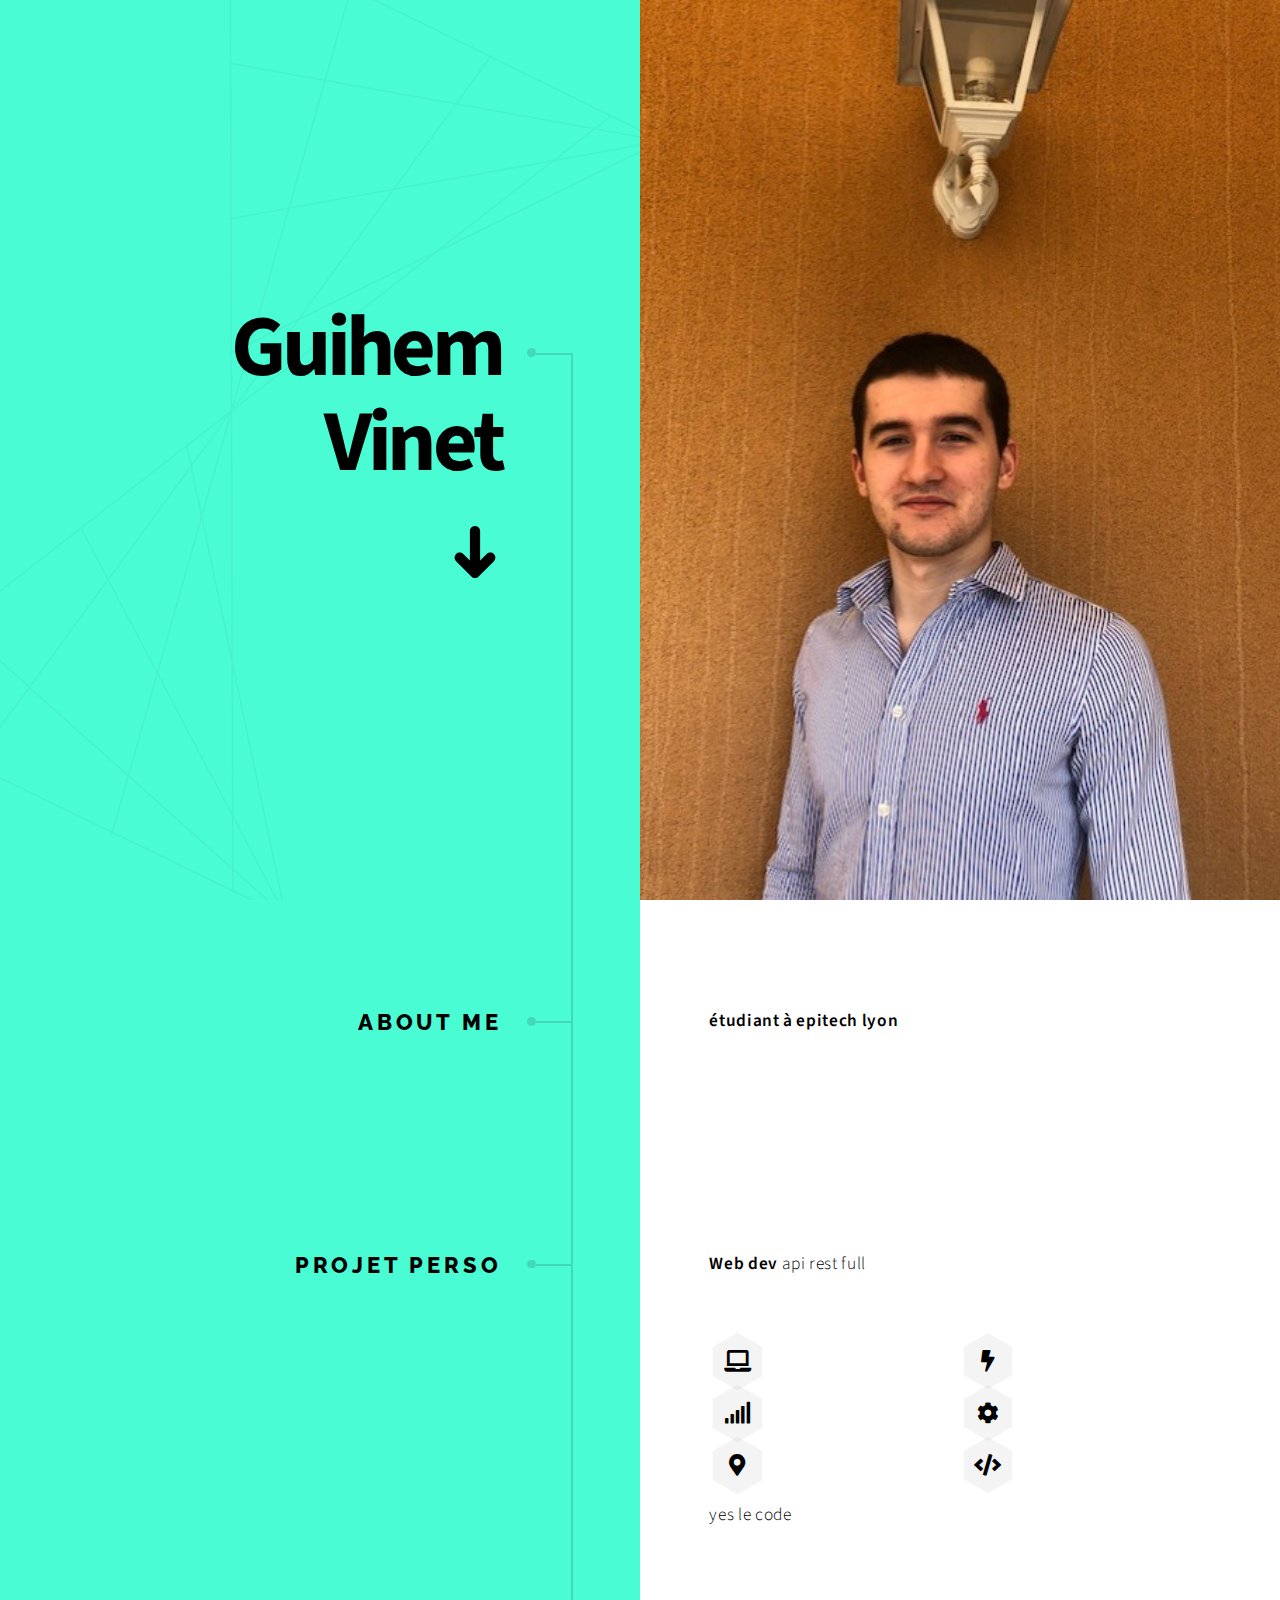
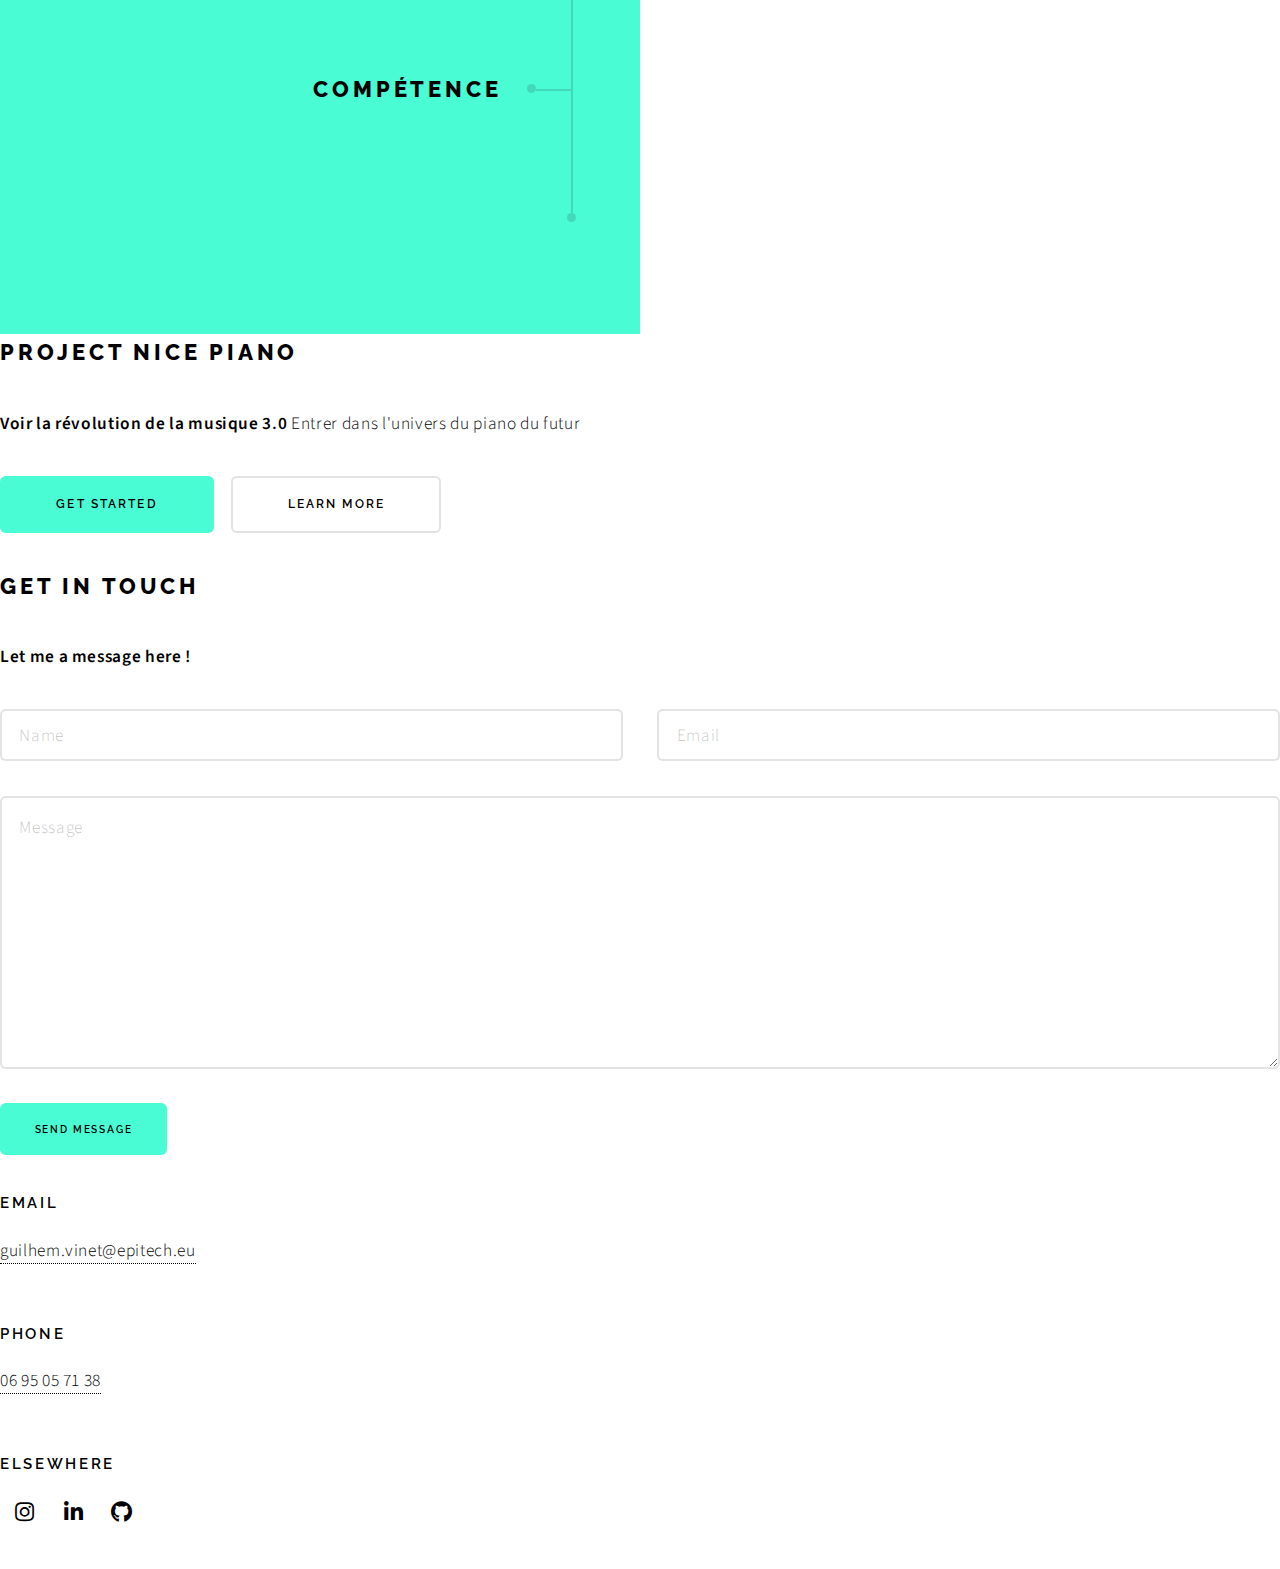
==== index.html @ 57820ed4 "[ADD] put personnal information" ====
<!DOCTYPE HTML>
<!--
	Paradigm Shift by HTML5 UP
	html5up.net | @ajlkn
	Free for personal and commercial use under the CCA 3.0 license (html5up.net/license)
-->
<html>

<head>
    <title>Guihem Vinet</title>
    <meta charset="utf-8" />
    <meta name="viewport" content="width=device-width, initial-scale=1, user-scalable=no" />
    <meta name="description" content="" />
    <meta name="keywords" content="" />
    <link rel="stylesheet" href="assets/css/main.css" />
</head>

<body class="is-preload">

    <!-- Wrapper -->
    <div id="wrapper">

        <!-- Intro -->
        <section class="intro">
            <header>
                <h1>Guihem Vinet</h1>
                <ul class="actions">
                    <li><a href="#first" class="arrow scrolly"><span class="label">Next</span></a></li>
                </ul>
            </header>
            <div class="content">
                <span class="image fill" data-position="center"><img src="images/pp.jpg" alt="" /></span>
            </div>
        </section>

        <!-- Section -->
        <section id="first">
            <header>
                <h2>About me</h2>
            </header>
            <div class="content">
                <p><strong>étudiant à epitech lyon</strong>
                    <span class="image main"><img src="images/" alt="" /></span>
            </div>
        </section>

        <!-- Section -->
        <section>
            <header>
                <h2>Projet perso</h2>
            </header>
            <div class="content">
                <p><strong>Web dev </strong> api rest full</p>
                <ul class="feature-icons">
                    <li class="icon solid fa-laptop"></li>
                    <li class="icon solid fa-bolt"></li>
                    <li class="icon solid fa-signal"></li>
                    <li class="icon solid fa-cog"></li>
                    <li class="icon solid fa-map-marker-alt"></li>
                    <li class="icon solid fa-code"></li>
                </ul>
                <p>yes le code</p>
            </div>
        </section>

        <!-- Section -->
        <section>
            <header>
                <h2>Compétence</h2>
            </header>
            <div class="content">
            </div>
        </section>
    </div>
    </section>

    <!-- Section -->
    <section>
        <header>
            <h2>Project Nice Piano</h2>
        </header>
        <div class="content">
            <p><strong>Voir la révolution de la musique 3.0</strong> Entrer dans l'univers du piano du futur</p>
            <ul class="actions">
                <li><a href="#" class="button primary large">Get Started</a></li>
                <li><a href="#" class="button large">Learn More</a></li>
            </ul>
        </div>
    </section>

    <!-- Elements -->
    <!--
					<section>
						<header>
							<h2>Elements</h2>
						</header>
						<div class="content">

							<section>
								<header>
									<h3>Text</h3>
								</header>
								<div class="content">
									<p>This is <b>bold</b> and this is <strong>strong</strong>. This is <i>italic</i> and this is <em>emphasized</em>.
									This is <sup>superscript</sup> text and this is <sub>subscript</sub> text.
									This is <u>underlined</u> and this is code: <code>for (;;) { ... }</code>. Finally, <a href="#">this is a link</a>.</p>
									<hr />
									<h2>Heading Level 2</h2>
									<h3>Heading Level 3</h3>
									<h4>Heading Level 4</h4>
									<h5>Heading Level 5</h5>
									<hr />
									<h5>Blockquote</h5>
									<blockquote>Fringilla nisl. Donec accumsan interdum nisi, quis tincidunt felis sagittis eget tempus euismod. Vestibulum ante ipsum primis in faucibus vestibulum. Blandit adipiscing eu felis iaculis volutpat ac adipiscing accumsan faucibus. Vestibulum ante ipsum primis in faucibus lorem ipsum dolor sit amet nullam adipiscing eu felis.</blockquote>
									<h5>Preformatted</h5>
									<pre><code>i = 0;

while (!deck.isInOrder()) {
  print 'Iteration ' + i;
  deck.shuffle();
  i++;
}

print 'Sorted in ' + i + ' iterations.';</code></pre>
								</div>
							</section>

							<section>
								<header>
									<h3>Lists</h3>
								</header>
								<div class="content">

									<h4>Unordered</h4>
									<ul>
										<li>Dolor pulvinar etiam.</li>
										<li>Sagittis adipiscing.</li>
										<li>Felis enim feugiat.</li>
									</ul>

									<h4>Alternate</h4>
									<ul class="alt">
										<li>Dolor pulvinar etiam.</li>
										<li>Sagittis adipiscing.</li>
										<li>Felis enim feugiat.</li>
									</ul>

									<h4>Ordered</h4>
									<ol>
										<li>Dolor pulvinar etiam.</li>
										<li>Etiam vel felis viverra.</li>
										<li>Felis enim feugiat.</li>
										<li>Dolor pulvinar etiam.</li>
										<li>Etiam vel felis lorem.</li>
										<li>Felis enim et feugiat.</li>
									</ol>
									<h4>Icons</h4>
									<ul class="icons">
										<li><a href="#" class="icon brands fa-twitter"><span class="label">Twitter</span></a></li>
										<li><a href="#" class="icon brands fa-facebook-f"><span class="label">Facebook</span></a></li>
										<li><a href="#" class="icon brands fa-instagram"><span class="label">Instagram</span></a></li>
										<li><a href="#" class="icon brands fa-github"><span class="label">Github</span></a></li>
									</ul>

									<h4>Actions</h4>
									<ul class="actions">
										<li><a href="#" class="button primary">Default</a></li>
										<li><a href="#" class="button">Default</a></li>
									</ul>
									<ul class="actions stacked">
										<li><a href="#" class="button primary">Default</a></li>
										<li><a href="#" class="button">Default</a></li>
									</ul>
								</div>
							</section>

							<section>
								<header>
									<h3>Table</h3>
								</header>
								<div class="content">
									<h4>Default</h4>
									<div class="table-wrapper">
										<table>
											<thead>
												<tr>
													<th>Name</th>
													<th>Description</th>
													<th>Price</th>
												</tr>
											</thead>
											<tbody>
												<tr>
													<td>Item One</td>
													<td>Ante turpis integer aliquet porttitor.</td>
													<td>29.99</td>
												</tr>
												<tr>
													<td>Item Two</td>
													<td>Vis ac commodo adipiscing arcu aliquet.</td>
													<td>19.99</td>
												</tr>
												<tr>
													<td>Item Three</td>
													<td> Morbi faucibus arcu accumsan lorem.</td>
													<td>29.99</td>
												</tr>
												<tr>
													<td>Item Four</td>
													<td>Vitae integer tempus condimentum.</td>
													<td>19.99</td>
												</tr>
												<tr>
													<td>Item Five</td>
													<td>Ante turpis integer aliquet porttitor.</td>
													<td>29.99</td>
												</tr>
											</tbody>
											<tfoot>
												<tr>
													<td colspan="2"></td>
													<td>100.00</td>
												</tr>
											</tfoot>
										</table>
									</div>

									<h4>Alternate</h4>
									<div class="table-wrapper">
										<table class="alt">
											<thead>
												<tr>
													<th>Name</th>
													<th>Description</th>
													<th>Price</th>
												</tr>
											</thead>
											<tbody>
												<tr>
													<td>Item One</td>
													<td>Ante turpis integer aliquet porttitor.</td>
													<td>29.99</td>
												</tr>
												<tr>
													<td>Item Two</td>
													<td>Vis ac commodo adipiscing arcu aliquet.</td>
													<td>19.99</td>
												</tr>
												<tr>
													<td>Item Three</td>
													<td> Morbi faucibus arcu accumsan lorem.</td>
													<td>29.99</td>
												</tr>
												<tr>
													<td>Item Four</td>
													<td>Vitae integer tempus condimentum.</td>
													<td>19.99</td>
												</tr>
												<tr>
													<td>Item Five</td>
													<td>Ante turpis integer aliquet porttitor.</td>
													<td>29.99</td>
												</tr>
											</tbody>
											<tfoot>
												<tr>
													<td colspan="2"></td>
													<td>100.00</td>
												</tr>
											</tfoot>
										</table>
									</div>
								</div>
							</section>

							<section>
								<header>
									<h3>Buttons</h3>
								</header>
								<div class="content">
									<ul class="actions">
										<li><a href="#" class="button primary">Primary</a></li>
										<li><a href="#" class="button">Default</a></li>
									</ul>
									<ul class="actions">
										<li><a href="#" class="button large">Large</a></li>
										<li><a href="#" class="button">Default</a></li>
										<li><a href="#" class="button small">Small</a></li>
									</ul>
									<ul class="actions">
										<li><a href="#" class="button primary icon solid fa-download">Icon</a></li>
										<li><a href="#" class="button icon solid fa-download">Icon</a></li>
									</ul>
									<ul class="actions">
										<li><span class="button primary disabled">Disabled</span></li>
										<li><span class="button disabled">Disabled</span></li>
									</ul>
								</div>
							</section>

							<section>
								<header>
									<h3>Form</h3>
								</header>
								<div class="content">
									<form method="post" action="#">
										<div class="fields">
											<div class="field half">
												<label for="demo-name">Name</label>
												<input type="text" name="demo-name" id="demo-name" value="" placeholder="Jane Doe" />
											</div>
											<div class="field half">
												<label for="demo-email">Email</label>
												<input type="email" name="demo-email" id="demo-email" value="" placeholder="jane@untitled.tld" />
											</div>
											<div class="field">
												<label for="demo-category">Category</label>
												<select name="demo-category" id="demo-category">
													<option value="">-</option>
													<option value="1">Manufacturing</option>
													<option value="1">Shipping</option>
													<option value="1">Administration</option>
													<option value="1">Human Resources</option>
												</select>
											</div>
											<div class="field half">
												<input type="radio" id="demo-priority-low" name="demo-priority" checked>
												<label for="demo-priority-low">Low</label>
											</div>
											<div class="field half">
												<input type="radio" id="demo-priority-high" name="demo-priority">
												<label for="demo-priority-high">High</label>
											</div>
											<div class="field half">
												<input type="checkbox" id="demo-copy" name="demo-copy">
												<label for="demo-copy">Email me a copy</label>
											</div>
											<div class="field half">
												<input type="checkbox" id="demo-human" name="demo-human" checked>
												<label for="demo-human">Not a robot</label>
											</div>
											<div class="field">
												<label for="demo-message">Message</label>
												<textarea name="demo-message" id="demo-message" placeholder="Enter your message" rows="6"></textarea>
											</div>
										</div>
										<ul class="actions">
											<li><input type="submit" value="Send Message" class="primary" /></li>
											<li><input type="reset" value="Reset" /></li>
										</ul>
									</form>
								</div>
							</section>

						</div>
					</section>
				-->

    <!-- Section -->
    <section>
        <header>
            <h2>Get in touch</h2>
        </header>
        <div class="content">
            <p><strong>Let me a message here !</strong></p>
            <form>
                <div class="fields">
                    <div class="field half">
                        <input type="text" name="name" id="name" placeholder="Name" />
                    </div>
                    <div class="field half">
                        <input type="email" name="email" id="email" placeholder="Email" />
                    </div>
                    <div class="field">
                        <textarea name="message" id="message" placeholder="Message" rows="7"></textarea>
                    </div>
                </div>
                <ul class="actions">
                    <li><input type="submit" value="Send Message" class="button primary" /></li>
                </ul>
            </form>
        </div>
        <footer>
            <ul class="items">
                <li>
                    <h3>Email</h3>
                    <a href="#">guilhem.vinet@epitech.eu</a>
                </li>
                <li>
                    <h3>Phone</h3>
                    <a href="#">06 95 05 71 38</a>
                </li>
                <li>
                    <h3>Elsewhere</h3>
                    <ul class="icons">
                        <li><a href="#" class="icon brands fa-instagram"><span class="label">Instagram</span></a></li>
                        <li><a href="#" class="icon brands fa-linkedin-in"><span class="label">LinkedIn</span></a></li>
                        <li><a href="#" class="icon brands fa-github"><span class="label">GitHub</span></a></li>
                    </ul>
                </li>
            </ul>
        </footer>
    </section>
    </div>

    <!-- Scripts -->
    <script src="assets/js/jquery.min.js"></script>
    <script src="assets/js/jquery.scrolly.min.js"></script>
    <script src="assets/js/browser.min.js"></script>
    <script src="assets/js/breakpoints.min.js"></script>
    <script src="assets/js/util.js"></script>
    <script src="assets/js/main.js"></script>

</body>

</html>
---- assets/css/main.css ----
@import url(fontawesome-all.min.css);
@import url("https://fonts.googleapis.com/css?family=Source+Sans+Pro:300,600,700,300i,600i,700i|Raleway:600,800");

/*
	Paradigm Shift by HTML5 UP
	html5up.net | @ajlkn
	Free for personal and commercial use under the CCA 3.0 license (html5up.net/license)
*/

html, body, div, span, applet, object,
iframe, h1, h2, h3, h4, h5, h6, p, blockquote,
pre, a, abbr, acronym, address, big, cite,
code, del, dfn, em, img, ins, kbd, q, s, samp,
small, strike, strong, sub, sup, tt, var, b,
u, i, center, dl, dt, dd, ol, ul, li, fieldset,
form, label, legend, table, caption, tbody,
tfoot, thead, tr, th, td, article, aside,
canvas, details, embed, figure, figcaption,
footer, header, hgroup, menu, nav, output, ruby,
section, summary, time, mark, audio, video {
	margin: 0;
	padding: 0;
	border: 0;
	font-size: 100%;
	font: inherit;
	vertical-align: baseline;}

article, aside, details, figcaption, figure,
footer, header, hgroup, menu, nav, section {
	display: block;}

body {
	line-height: 1;
}

ol, ul {
	list-style: none;
}

blockquote, q {
	quotes: none;
}

	blockquote:before, blockquote:after, q:before, q:after {
		content: '';
		content: none;
	}

table {
	border-collapse: collapse;
	border-spacing: 0;
}

body {
	-webkit-text-size-adjust: none;
}

mark {
	background-color: transparent;
	color: inherit;
}

input::-moz-focus-inner {
	border: 0;
	padding: 0;
}

input, select, textarea {
	-moz-appearance: none;
	-webkit-appearance: none;
	-ms-appearance: none;
	appearance: none;
}

/* Basic */

	@-ms-viewport {
		width: device-width;
	}

	body {
		-ms-overflow-style: scrollbar;
	}

	@media screen and (max-width: 480px) {

		html, body {
			min-width: 320px;
		}

	}

	html {
		box-sizing: border-box;
	}

	*, *:before, *:after {
		box-sizing: inherit;
	}

	html {
		overflow-x: hidden;
	}

	body {
		background: #ffffff;
		overflow-x: hidden;
	}

		body.is-preload *, body.is-preload *:before, body.is-preload *:after {
			-moz-animation: none !important;
			-webkit-animation: none !important;
			-ms-animation: none !important;
			animation: none !important;
			-moz-transition: none !important;
			-webkit-transition: none !important;
			-ms-transition: none !important;
			transition: none !important;
		}

/* Typography */

	html {
		font-size: 18pt;
	}

		@media screen and (max-width: 1920px) {

			html {
				font-size: 13pt;
			}

		}

		@media screen and (max-width: 1152px) {

			html {
				font-size: 14pt;
			}

		}

		@media screen and (max-width: 736px) {

			html {
				font-size: 12pt;
			}

		}

		@media screen and (max-width: 480px) {

			html {
				font-size: 11pt;
			}

		}

	body {
		background-color: #ffffff;
		color: #000000;
	}

	body, input, select, textarea {
		color: #000000;
		font-family: "Source Sans Pro", Helvetica, sans-serif;
		font-size: 1rem;
		font-weight: 300;
		letter-spacing: 0.0375em;
		line-height: 2;
	}

	a {
		-moz-transition: border-bottom-color 0.25s ease-in-out;
		-webkit-transition: border-bottom-color 0.25s ease-in-out;
		-ms-transition: border-bottom-color 0.25s ease-in-out;
		transition: border-bottom-color 0.25s ease-in-out;
		text-decoration: none;
		color: #000000;
		border-bottom: dotted 1px;
	}

		a:hover {
			text-decoration: none;
			border-bottom-color: transparent;
		}

	strong, b {
		font-weight: 600;
		color: #000000;
	}

	em, i {
		font-style: italic;
	}

	p {
		margin: 0 0 2rem 0;
	}

	h1, h2, h3, h4, h5, h6 {
		color: #000000;
		font-family: "Raleway", Helvetica, sans-serif;
		font-weight: 600;
		letter-spacing: 0.175em;
		line-height: 1.75;
		margin: 0 0 1.5rem 0;
		text-transform: uppercase;
	}

		h1 a, h2 a, h3 a, h4 a, h5 a, h6 a {
			color: inherit;
			text-decoration: none;
		}

	h1 {
		font-family: "Source Sans Pro", Helvetica, sans-serif;
		font-size: 5rem;
		font-weight: 700;
		letter-spacing: -0.05em;
		line-height: 1.1;
		margin: 0 0 1.5rem 0;
		text-transform: none;
	}

	h2 {
		font-size: 1.25rem;
		font-weight: 800;
		margin: 0 0 2rem 0;
	}

	h3 {
		font-size: 0.875rem;
	}

	h4 {
		font-size: 0.875rem;
	}

	h5 {
		font-size: 0.75rem;
	}

	h6 {
		font-size: 0.625rem;
	}

	@media screen and (max-width: 736px) {

		h1 {
			font-size: 4.5rem;
			line-height: 1.1;
		}

		h2 {
			font-size: 1.25rem;
			line-height: 1.7;
		}

		h3 {
			font-size: 0.9rem;
		}

		h4 {
			font-size: 0.75rem;
		}

		h5 {
			font-size: 0.675rem;
		}

	}

	@media screen and (max-width: 360px) {

		h1 {
			font-size: 3.75rem;
		}

		h2 {
			font-size: 1.125rem;
		}

		h3 {
			font-size: 0.8rem;
		}

		h4 {
			font-size: 0.675rem;
		}

		h5 {
			font-size: 0.675rem;
		}

	}

	sub {
		font-size: 0.8rem;
		position: relative;
		top: 0.5rem;
	}

	sup {
		font-size: 0.8rem;
		position: relative;
		top: -0.5rem;
	}

	blockquote {
		border-left: solid 0.5rem rgba(144, 144, 144, 0.25);
		font-style: italic;
		margin: 0 0 2rem 0;
		padding: 1rem 0 1rem 2rem;
	}

	code {
		background: rgba(144, 144, 144, 0.1);
		border-radius: 0.325rem;
		font-family: "Courier New", monospace;
		font-size: 0.9rem;
		margin: 0 0.25rem;
		padding: 0.25rem 0.65rem;
	}

	pre {
		-webkit-overflow-scrolling: touch;
		font-family: "Courier New", monospace;
		font-size: 0.9rem;
		margin: 0 0 2rem 0;
		width: 100%;
	}

		pre code {
			display: block;
			line-height: 1.75;
			padding: 1rem 1.5rem;
			overflow-x: auto;
		}

	hr {
		border: 0;
		border-bottom: solid 2px rgba(144, 144, 144, 0.25);
		margin: 3rem 0;
	}

		hr.major {
			margin: 5rem 0;
		}

		@media screen and (max-width: 736px) {

			hr.major {
				margin: 3rem 0;
			}

		}

/* Row */

	.row {
		display: flex;
		flex-wrap: wrap;
		box-sizing: border-box;
		align-items: stretch;
	}

		.row > * {
			box-sizing: border-box;
		}

		.row.gtr-uniform > * > :last-child {
			margin-bottom: 0;
		}

		.row.aln-left {
			justify-content: flex-start;
		}

		.row.aln-center {
			justify-content: center;
		}

		.row.aln-right {
			justify-content: flex-end;
		}

		.row.aln-top {
			align-items: flex-start;
		}

		.row.aln-middle {
			align-items: center;
		}

		.row.aln-bottom {
			align-items: flex-end;
		}

		.row > .imp {
			order: -1;
		}

		.row > .col-1 {
			width: 8.33333%;
		}

		.row > .off-1 {
			margin-left: 8.33333%;
		}

		.row > .col-2 {
			width: 16.66667%;
		}

		.row > .off-2 {
			margin-left: 16.66667%;
		}

		.row > .col-3 {
			width: 25%;
		}

		.row > .off-3 {
			margin-left: 25%;
		}

		.row > .col-4 {
			width: 33.33333%;
		}

		.row > .off-4 {
			margin-left: 33.33333%;
		}

		.row > .col-5 {
			width: 41.66667%;
		}

		.row > .off-5 {
			margin-left: 41.66667%;
		}

		.row > .col-6 {
			width: 50%;
		}

		.row > .off-6 {
			margin-left: 50%;
		}

		.row > .col-7 {
			width: 58.33333%;
		}

		.row > .off-7 {
			margin-left: 58.33333%;
		}

		.row > .col-8 {
			width: 66.66667%;
		}

		.row > .off-8 {
			margin-left: 66.66667%;
		}

		.row > .col-9 {
			width: 75%;
		}

		.row > .off-9 {
			margin-left: 75%;
		}

		.row > .col-10 {
			width: 83.33333%;
		}

		.row > .off-10 {
			margin-left: 83.33333%;
		}

		.row > .col-11 {
			width: 91.66667%;
		}

		.row > .off-11 {
			margin-left: 91.66667%;
		}

		.row > .col-12 {
			width: 100%;
		}

		.row > .off-12 {
			margin-left: 100%;
		}

		.row.gtr-0 {
			margin-top: 0;
			margin-left: 0rem;
		}

			.row.gtr-0 > * {
				padding: 0 0 0 0rem;
			}

			.row.gtr-0.gtr-uniform {
				margin-top: 0rem;
			}

				.row.gtr-0.gtr-uniform > * {
					padding-top: 0rem;
				}

		.row.gtr-25 {
			margin-top: 0;
			margin-left: -0.5rem;
		}

			.row.gtr-25 > * {
				padding: 0 0 0 0.5rem;
			}

			.row.gtr-25.gtr-uniform {
				margin-top: -0.5rem;
			}

				.row.gtr-25.gtr-uniform > * {
					padding-top: 0.5rem;
				}

		.row.gtr-50 {
			margin-top: 0;
			margin-left: -1rem;
		}

			.row.gtr-50 > * {
				padding: 0 0 0 1rem;
			}

			.row.gtr-50.gtr-uniform {
				margin-top: -1rem;
			}

				.row.gtr-50.gtr-uniform > * {
					padding-top: 1rem;
				}

		.row {
			margin-top: 0;
			margin-left: -2rem;
		}

			.row > * {
				padding: 0 0 0 2rem;
			}

			.row.gtr-uniform {
				margin-top: -2rem;
			}

				.row.gtr-uniform > * {
					padding-top: 2rem;
				}

		.row.gtr-150 {
			margin-top: 0;
			margin-left: -3rem;
		}

			.row.gtr-150 > * {
				padding: 0 0 0 3rem;
			}

			.row.gtr-150.gtr-uniform {
				margin-top: -3rem;
			}

				.row.gtr-150.gtr-uniform > * {
					padding-top: 3rem;
				}

		.row.gtr-200 {
			margin-top: 0;
			margin-left: -4rem;
		}

			.row.gtr-200 > * {
				padding: 0 0 0 4rem;
			}

			.row.gtr-200.gtr-uniform {
				margin-top: -4rem;
			}

				.row.gtr-200.gtr-uniform > * {
					padding-top: 4rem;
				}

		@media screen and (max-width: 1920px) {

			.row {
				display: flex;
				flex-wrap: wrap;
				box-sizing: border-box;
				align-items: stretch;
			}

				.row > * {
					box-sizing: border-box;
				}

				.row.gtr-uniform > * > :last-child {
					margin-bottom: 0;
				}

				.row.aln-left {
					justify-content: flex-start;
				}

				.row.aln-center {
					justify-content: center;
				}

				.row.aln-right {
					justify-content: flex-end;
				}

				.row.aln-top {
					align-items: flex-start;
				}

				.row.aln-middle {
					align-items: center;
				}

				.row.aln-bottom {
					align-items: flex-end;
				}

				.row > .imp-xlarge {
					order: -1;
				}

				.row > .col-1-xlarge {
					width: 8.33333%;
				}

				.row > .off-1-xlarge {
					margin-left: 8.33333%;
				}

				.row > .col-2-xlarge {
					width: 16.66667%;
				}

				.row > .off-2-xlarge {
					margin-left: 16.66667%;
				}

				.row > .col-3-xlarge {
					width: 25%;
				}

				.row > .off-3-xlarge {
					margin-left: 25%;
				}

				.row > .col-4-xlarge {
					width: 33.33333%;
				}

				.row > .off-4-xlarge {
					margin-left: 33.33333%;
				}

				.row > .col-5-xlarge {
					width: 41.66667%;
				}

				.row > .off-5-xlarge {
					margin-left: 41.66667%;
				}

				.row > .col-6-xlarge {
					width: 50%;
				}

				.row > .off-6-xlarge {
					margin-left: 50%;
				}

				.row > .col-7-xlarge {
					width: 58.33333%;
				}

				.row > .off-7-xlarge {
					margin-left: 58.33333%;
				}

				.row > .col-8-xlarge {
					width: 66.66667%;
				}

				.row > .off-8-xlarge {
					margin-left: 66.66667%;
				}

				.row > .col-9-xlarge {
					width: 75%;
				}

				.row > .off-9-xlarge {
					margin-left: 75%;
				}

				.row > .col-10-xlarge {
					width: 83.33333%;
				}

				.row > .off-10-xlarge {
					margin-left: 83.33333%;
				}

				.row > .col-11-xlarge {
					width: 91.66667%;
				}

				.row > .off-11-xlarge {
					margin-left: 91.66667%;
				}

				.row > .col-12-xlarge {
					width: 100%;
				}

				.row > .off-12-xlarge {
					margin-left: 100%;
				}

				.row.gtr-0 {
					margin-top: 0;
					margin-left: 0rem;
				}

					.row.gtr-0 > * {
						padding: 0 0 0 0rem;
					}

					.row.gtr-0.gtr-uniform {
						margin-top: 0rem;
					}

						.row.gtr-0.gtr-uniform > * {
							padding-top: 0rem;
						}

				.row.gtr-25 {
					margin-top: 0;
					margin-left: -0.5rem;
				}

					.row.gtr-25 > * {
						padding: 0 0 0 0.5rem;
					}

					.row.gtr-25.gtr-uniform {
						margin-top: -0.5rem;
					}

						.row.gtr-25.gtr-uniform > * {
							padding-top: 0.5rem;
						}

				.row.gtr-50 {
					margin-top: 0;
					margin-left: -1rem;
				}

					.row.gtr-50 > * {
						padding: 0 0 0 1rem;
					}

					.row.gtr-50.gtr-uniform {
						margin-top: -1rem;
					}

						.row.gtr-50.gtr-uniform > * {
							padding-top: 1rem;
						}

				.row {
					margin-top: 0;
					margin-left: -2rem;
				}

					.row > * {
						padding: 0 0 0 2rem;
					}

					.row.gtr-uniform {
						margin-top: -2rem;
					}

						.row.gtr-uniform > * {
							padding-top: 2rem;
						}

				.row.gtr-150 {
					margin-top: 0;
					margin-left: -3rem;
				}

					.row.gtr-150 > * {
						padding: 0 0 0 3rem;
					}

					.row.gtr-150.gtr-uniform {
						margin-top: -3rem;
					}

						.row.gtr-150.gtr-uniform > * {
							padding-top: 3rem;
						}

				.row.gtr-200 {
					margin-top: 0;
					margin-left: -4rem;
				}

					.row.gtr-200 > * {
						padding: 0 0 0 4rem;
					}

					.row.gtr-200.gtr-uniform {
						margin-top: -4rem;
					}

						.row.gtr-200.gtr-uniform > * {
							padding-top: 4rem;
						}

		}

		@media screen and (max-width: 1280px) {

			.row {
				display: flex;
				flex-wrap: wrap;
				box-sizing: border-box;
				align-items: stretch;
			}

				.row > * {
					box-sizing: border-box;
				}

				.row.gtr-uniform > * > :last-child {
					margin-bottom: 0;
				}

				.row.aln-left {
					justify-content: flex-start;
				}

				.row.aln-center {
					justify-content: center;
				}

				.row.aln-right {
					justify-content: flex-end;
				}

				.row.aln-top {
					align-items: flex-start;
				}

				.row.aln-middle {
					align-items: center;
				}

				.row.aln-bottom {
					align-items: flex-end;
				}

				.row > .imp-large {
					order: -1;
				}

				.row > .col-1-large {
					width: 8.33333%;
				}

				.row > .off-1-large {
					margin-left: 8.33333%;
				}

				.row > .col-2-large {
					width: 16.66667%;
				}

				.row > .off-2-large {
					margin-left: 16.66667%;
				}

				.row > .col-3-large {
					width: 25%;
				}

				.row > .off-3-large {
					margin-left: 25%;
				}

				.row > .col-4-large {
					width: 33.33333%;
				}

				.row > .off-4-large {
					margin-left: 33.33333%;
				}

				.row > .col-5-large {
					width: 41.66667%;
				}

				.row > .off-5-large {
					margin-left: 41.66667%;
				}

				.row > .col-6-large {
					width: 50%;
				}

				.row > .off-6-large {
					margin-left: 50%;
				}

				.row > .col-7-large {
					width: 58.33333%;
				}

				.row > .off-7-large {
					margin-left: 58.33333%;
				}

				.row > .col-8-large {
					width: 66.66667%;
				}

				.row > .off-8-large {
					margin-left: 66.66667%;
				}

				.row > .col-9-large {
					width: 75%;
				}

				.row > .off-9-large {
					margin-left: 75%;
				}

				.row > .col-10-large {
					width: 83.33333%;
				}

				.row > .off-10-large {
					margin-left: 83.33333%;
				}

				.row > .col-11-large {
					width: 91.66667%;
				}

				.row > .off-11-large {
					margin-left: 91.66667%;
				}

				.row > .col-12-large {
					width: 100%;
				}

				.row > .off-12-large {
					margin-left: 100%;
				}

				.row.gtr-0 {
					margin-top: 0;
					margin-left: 0rem;
				}

					.row.gtr-0 > * {
						padding: 0 0 0 0rem;
					}

					.row.gtr-0.gtr-uniform {
						margin-top: 0rem;
					}

						.row.gtr-0.gtr-uniform > * {
							padding-top: 0rem;
						}

				.row.gtr-25 {
					margin-top: 0;
					margin-left: -0.375rem;
				}

					.row.gtr-25 > * {
						padding: 0 0 0 0.375rem;
					}

					.row.gtr-25.gtr-uniform {
						margin-top: -0.375rem;
					}

						.row.gtr-25.gtr-uniform > * {
							padding-top: 0.375rem;
						}

				.row.gtr-50 {
					margin-top: 0;
					margin-left: -0.75rem;
				}

					.row.gtr-50 > * {
						padding: 0 0 0 0.75rem;
					}

					.row.gtr-50.gtr-uniform {
						margin-top: -0.75rem;
					}

						.row.gtr-50.gtr-uniform > * {
							padding-top: 0.75rem;
						}

				.row {
					margin-top: 0;
					margin-left: -1.5rem;
				}

					.row > * {
						padding: 0 0 0 1.5rem;
					}

					.row.gtr-uniform {
						margin-top: -1.5rem;
					}

						.row.gtr-uniform > * {
							padding-top: 1.5rem;
						}

				.row.gtr-150 {
					margin-top: 0;
					margin-left: -2.25rem;
				}

					.row.gtr-150 > * {
						padding: 0 0 0 2.25rem;
					}

					.row.gtr-150.gtr-uniform {
						margin-top: -2.25rem;
					}

						.row.gtr-150.gtr-uniform > * {
							padding-top: 2.25rem;
						}

				.row.gtr-200 {
					margin-top: 0;
					margin-left: -3rem;
				}

					.row.gtr-200 > * {
						padding: 0 0 0 3rem;
					}

					.row.gtr-200.gtr-uniform {
						margin-top: -3rem;
					}

						.row.gtr-200.gtr-uniform > * {
							padding-top: 3rem;
						}

		}

		@media screen and (max-width: 1152px) {

			.row {
				display: flex;
				flex-wrap: wrap;
				box-sizing: border-box;
				align-items: stretch;
			}

				.row > * {
					box-sizing: border-box;
				}

				.row.gtr-uniform > * > :last-child {
					margin-bottom: 0;
				}

				.row.aln-left {
					justify-content: flex-start;
				}

				.row.aln-center {
					justify-content: center;
				}

				.row.aln-right {
					justify-content: flex-end;
				}

				.row.aln-top {
					align-items: flex-start;
				}

				.row.aln-middle {
					align-items: center;
				}

				.row.aln-bottom {
					align-items: flex-end;
				}

				.row > .imp-medium {
					order: -1;
				}

				.row > .col-1-medium {
					width: 8.33333%;
				}

				.row > .off-1-medium {
					margin-left: 8.33333%;
				}

				.row > .col-2-medium {
					width: 16.66667%;
				}

				.row > .off-2-medium {
					margin-left: 16.66667%;
				}

				.row > .col-3-medium {
					width: 25%;
				}

				.row > .off-3-medium {
					margin-left: 25%;
				}

				.row > .col-4-medium {
					width: 33.33333%;
				}

				.row > .off-4-medium {
					margin-left: 33.33333%;
				}

				.row > .col-5-medium {
					width: 41.66667%;
				}

				.row > .off-5-medium {
					margin-left: 41.66667%;
				}

				.row > .col-6-medium {
					width: 50%;
				}

				.row > .off-6-medium {
					margin-left: 50%;
				}

				.row > .col-7-medium {
					width: 58.33333%;
				}

				.row > .off-7-medium {
					margin-left: 58.33333%;
				}

				.row > .col-8-medium {
					width: 66.66667%;
				}

				.row > .off-8-medium {
					margin-left: 66.66667%;
				}

				.row > .col-9-medium {
					width: 75%;
				}

				.row > .off-9-medium {
					margin-left: 75%;
				}

				.row > .col-10-medium {
					width: 83.33333%;
				}

				.row > .off-10-medium {
					margin-left: 83.33333%;
				}

				.row > .col-11-medium {
					width: 91.66667%;
				}

				.row > .off-11-medium {
					margin-left: 91.66667%;
				}

				.row > .col-12-medium {
					width: 100%;
				}

				.row > .off-12-medium {
					margin-left: 100%;
				}

				.row.gtr-0 {
					margin-top: 0;
					margin-left: 0rem;
				}

					.row.gtr-0 > * {
						padding: 0 0 0 0rem;
					}

					.row.gtr-0.gtr-uniform {
						margin-top: 0rem;
					}

						.row.gtr-0.gtr-uniform > * {
							padding-top: 0rem;
						}

				.row.gtr-25 {
					margin-top: 0;
					margin-left: -0.375rem;
				}

					.row.gtr-25 > * {
						padding: 0 0 0 0.375rem;
					}

					.row.gtr-25.gtr-uniform {
						margin-top: -0.375rem;
					}

						.row.gtr-25.gtr-uniform > * {
							padding-top: 0.375rem;
						}

				.row.gtr-50 {
					margin-top: 0;
					margin-left: -0.75rem;
				}

					.row.gtr-50 > * {
						padding: 0 0 0 0.75rem;
					}

					.row.gtr-50.gtr-uniform {
						margin-top: -0.75rem;
					}

						.row.gtr-50.gtr-uniform > * {
							padding-top: 0.75rem;
						}

				.row {
					margin-top: 0;
					margin-left: -1.5rem;
				}

					.row > * {
						padding: 0 0 0 1.5rem;
					}

					.row.gtr-uniform {
						margin-top: -1.5rem;
					}

						.row.gtr-uniform > * {
							padding-top: 1.5rem;
						}

				.row.gtr-150 {
					margin-top: 0;
					margin-left: -2.25rem;
				}

					.row.gtr-150 > * {
						padding: 0 0 0 2.25rem;
					}

					.row.gtr-150.gtr-uniform {
						margin-top: -2.25rem;
					}

						.row.gtr-150.gtr-uniform > * {
							padding-top: 2.25rem;
						}

				.row.gtr-200 {
					margin-top: 0;
					margin-left: -3rem;
				}

					.row.gtr-200 > * {
						padding: 0 0 0 3rem;
					}

					.row.gtr-200.gtr-uniform {
						margin-top: -3rem;
					}

						.row.gtr-200.gtr-uniform > * {
							padding-top: 3rem;
						}

		}

		@media screen and (max-width: 736px) {

			.row {
				display: flex;
				flex-wrap: wrap;
				box-sizing: border-box;
				align-items: stretch;
			}

				.row > * {
					box-sizing: border-box;
				}

				.row.gtr-uniform > * > :last-child {
					margin-bottom: 0;
				}

				.row.aln-left {
					justify-content: flex-start;
				}

				.row.aln-center {
					justify-content: center;
				}

				.row.aln-right {
					justify-content: flex-end;
				}

				.row.aln-top {
					align-items: flex-start;
				}

				.row.aln-middle {
					align-items: center;
				}

				.row.aln-bottom {
					align-items: flex-end;
				}

				.row > .imp-small {
					order: -1;
				}

				.row > .col-1-small {
					width: 8.33333%;
				}

				.row > .off-1-small {
					margin-left: 8.33333%;
				}

				.row > .col-2-small {
					width: 16.66667%;
				}

				.row > .off-2-small {
					margin-left: 16.66667%;
				}

				.row > .col-3-small {
					width: 25%;
				}

				.row > .off-3-small {
					margin-left: 25%;
				}

				.row > .col-4-small {
					width: 33.33333%;
				}

				.row > .off-4-small {
					margin-left: 33.33333%;
				}

				.row > .col-5-small {
					width: 41.66667%;
				}

				.row > .off-5-small {
					margin-left: 41.66667%;
				}

				.row > .col-6-small {
					width: 50%;
				}

				.row > .off-6-small {
					margin-left: 50%;
				}

				.row > .col-7-small {
					width: 58.33333%;
				}

				.row > .off-7-small {
					margin-left: 58.33333%;
				}

				.row > .col-8-small {
					width: 66.66667%;
				}

				.row > .off-8-small {
					margin-left: 66.66667%;
				}

				.row > .col-9-small {
					width: 75%;
				}

				.row > .off-9-small {
					margin-left: 75%;
				}

				.row > .col-10-small {
					width: 83.33333%;
				}

				.row > .off-10-small {
					margin-left: 83.33333%;
				}

				.row > .col-11-small {
					width: 91.66667%;
				}

				.row > .off-11-small {
					margin-left: 91.66667%;
				}

				.row > .col-12-small {
					width: 100%;
				}

				.row > .off-12-small {
					margin-left: 100%;
				}

				.row.gtr-0 {
					margin-top: 0;
					margin-left: 0rem;
				}

					.row.gtr-0 > * {
						padding: 0 0 0 0rem;
					}

					.row.gtr-0.gtr-uniform {
						margin-top: 0rem;
					}

						.row.gtr-0.gtr-uniform > * {
							padding-top: 0rem;
						}

				.row.gtr-25 {
					margin-top: 0;
					margin-left: -0.3125rem;
				}

					.row.gtr-25 > * {
						padding: 0 0 0 0.3125rem;
					}

					.row.gtr-25.gtr-uniform {
						margin-top: -0.3125rem;
					}

						.row.gtr-25.gtr-uniform > * {
							padding-top: 0.3125rem;
						}

				.row.gtr-50 {
					margin-top: 0;
					margin-left: -0.625rem;
				}

					.row.gtr-50 > * {
						padding: 0 0 0 0.625rem;
					}

					.row.gtr-50.gtr-uniform {
						margin-top: -0.625rem;
					}

						.row.gtr-50.gtr-uniform > * {
							padding-top: 0.625rem;
						}

				.row {
					margin-top: 0;
					margin-left: -1.25rem;
				}

					.row > * {
						padding: 0 0 0 1.25rem;
					}

					.row.gtr-uniform {
						margin-top: -1.25rem;
					}

						.row.gtr-uniform > * {
							padding-top: 1.25rem;
						}

				.row.gtr-150 {
					margin-top: 0;
					margin-left: -1.875rem;
				}

					.row.gtr-150 > * {
						padding: 0 0 0 1.875rem;
					}

					.row.gtr-150.gtr-uniform {
						margin-top: -1.875rem;
					}

						.row.gtr-150.gtr-uniform > * {
							padding-top: 1.875rem;
						}

				.row.gtr-200 {
					margin-top: 0;
					margin-left: -2.5rem;
				}

					.row.gtr-200 > * {
						padding: 0 0 0 2.5rem;
					}

					.row.gtr-200.gtr-uniform {
						margin-top: -2.5rem;
					}

						.row.gtr-200.gtr-uniform > * {
							padding-top: 2.5rem;
						}

		}

		@media screen and (max-width: 480px) {

			.row {
				display: flex;
				flex-wrap: wrap;
				box-sizing: border-box;
				align-items: stretch;
			}

				.row > * {
					box-sizing: border-box;
				}

				.row.gtr-uniform > * > :last-child {
					margin-bottom: 0;
				}

				.row.aln-left {
					justify-content: flex-start;
				}

				.row.aln-center {
					justify-content: center;
				}

				.row.aln-right {
					justify-content: flex-end;
				}

				.row.aln-top {
					align-items: flex-start;
				}

				.row.aln-middle {
					align-items: center;
				}

				.row.aln-bottom {
					align-items: flex-end;
				}

				.row > .imp-xsmall {
					order: -1;
				}

				.row > .col-1-xsmall {
					width: 8.33333%;
				}

				.row > .off-1-xsmall {
					margin-left: 8.33333%;
				}

				.row > .col-2-xsmall {
					width: 16.66667%;
				}

				.row > .off-2-xsmall {
					margin-left: 16.66667%;
				}

				.row > .col-3-xsmall {
					width: 25%;
				}

				.row > .off-3-xsmall {
					margin-left: 25%;
				}

				.row > .col-4-xsmall {
					width: 33.33333%;
				}

				.row > .off-4-xsmall {
					margin-left: 33.33333%;
				}

				.row > .col-5-xsmall {
					width: 41.66667%;
				}

				.row > .off-5-xsmall {
					margin-left: 41.66667%;
				}

				.row > .col-6-xsmall {
					width: 50%;
				}

				.row > .off-6-xsmall {
					margin-left: 50%;
				}

				.row > .col-7-xsmall {
					width: 58.33333%;
				}

				.row > .off-7-xsmall {
					margin-left: 58.33333%;
				}

				.row > .col-8-xsmall {
					width: 66.66667%;
				}

				.row > .off-8-xsmall {
					margin-left: 66.66667%;
				}

				.row > .col-9-xsmall {
					width: 75%;
				}

				.row > .off-9-xsmall {
					margin-left: 75%;
				}

				.row > .col-10-xsmall {
					width: 83.33333%;
				}

				.row > .off-10-xsmall {
					margin-left: 83.33333%;
				}

				.row > .col-11-xsmall {
					width: 91.66667%;
				}

				.row > .off-11-xsmall {
					margin-left: 91.66667%;
				}

				.row > .col-12-xsmall {
					width: 100%;
				}

				.row > .off-12-xsmall {
					margin-left: 100%;
				}

				.row.gtr-0 {
					margin-top: 0;
					margin-left: 0rem;
				}

					.row.gtr-0 > * {
						padding: 0 0 0 0rem;
					}

					.row.gtr-0.gtr-uniform {
						margin-top: 0rem;
					}

						.row.gtr-0.gtr-uniform > * {
							padding-top: 0rem;
						}

				.row.gtr-25 {
					margin-top: 0;
					margin-left: -0.3125rem;
				}

					.row.gtr-25 > * {
						padding: 0 0 0 0.3125rem;
					}

					.row.gtr-25.gtr-uniform {
						margin-top: -0.3125rem;
					}

						.row.gtr-25.gtr-uniform > * {
							padding-top: 0.3125rem;
						}

				.row.gtr-50 {
					margin-top: 0;
					margin-left: -0.625rem;
				}

					.row.gtr-50 > * {
						padding: 0 0 0 0.625rem;
					}

					.row.gtr-50.gtr-uniform {
						margin-top: -0.625rem;
					}

						.row.gtr-50.gtr-uniform > * {
							padding-top: 0.625rem;
						}

				.row {
					margin-top: 0;
					margin-left: -1.25rem;
				}

					.row > * {
						padding: 0 0 0 1.25rem;
					}

					.row.gtr-uniform {
						margin-top: -1.25rem;
					}

						.row.gtr-uniform > * {
							padding-top: 1.25rem;
						}

				.row.gtr-150 {
					margin-top: 0;
					margin-left: -1.875rem;
				}

					.row.gtr-150 > * {
						padding: 0 0 0 1.875rem;
					}

					.row.gtr-150.gtr-uniform {
						margin-top: -1.875rem;
					}

						.row.gtr-150.gtr-uniform > * {
							padding-top: 1.875rem;
						}

				.row.gtr-200 {
					margin-top: 0;
					margin-left: -2.5rem;
				}

					.row.gtr-200 > * {
						padding: 0 0 0 2.5rem;
					}

					.row.gtr-200.gtr-uniform {
						margin-top: -2.5rem;
					}

						.row.gtr-200.gtr-uniform > * {
							padding-top: 2.5rem;
						}

		}

/* Box */

	.box {
		border: solid 2px rgba(144, 144, 144, 0.25);
		border-radius: 0.325rem;
		margin-bottom: 2rem;
		padding: 1.5rem;
	}

		.box > :last-child {
			margin-bottom: 0;
		}

		.box.alt {
			border: 0;
			border-radius: 0;
			padding: 0;
		}

/* Button */

	input[type="submit"],
	input[type="reset"],
	input[type="button"],
	button,
	.button {
		-moz-appearance: none;
		-webkit-appearance: none;
		-ms-appearance: none;
		appearance: none;
		-moz-transition: background-color 0.25s ease-in-out, box-shadow 0.25s ease-in-out, color 0.25s ease-in-out;
		-webkit-transition: background-color 0.25s ease-in-out, box-shadow 0.25s ease-in-out, color 0.25s ease-in-out;
		-ms-transition: background-color 0.25s ease-in-out, box-shadow 0.25s ease-in-out, color 0.25s ease-in-out;
		transition: background-color 0.25s ease-in-out, box-shadow 0.25s ease-in-out, color 0.25s ease-in-out;
		background-color: transparent;
		border-radius: 0.325rem;
		border: 0;
		box-shadow: inset 0 0 0 2px rgba(144, 144, 144, 0.25);
		color: #000000 !important;
		cursor: pointer;
		display: inline-block;
		font-family: "Raleway", Helvetica, sans-serif;
		font-size: 0.6rem;
		font-weight: 600;
		height: 3rem;
		letter-spacing: 0.175em;
		line-height: 3rem;
		padding: 0 2rem;
		text-align: center;
		text-decoration: none;
		text-transform: uppercase;
		white-space: nowrap;
	}

		input[type="submit"]:hover,
		input[type="reset"]:hover,
		input[type="button"]:hover,
		button:hover,
		.button:hover {
			box-shadow: inset 0 0 0 2px #2ee4bb;
			color: #2ee4bb !important;
		}

		input[type="submit"]:active,
		input[type="reset"]:active,
		input[type="button"]:active,
		button:active,
		.button:active {
			background-color: rgba(73, 252, 212, 0.25);
			box-shadow: inset 0 0 0 2px #2ee4bb;
			color: #2ee4bb !important;
		}

		input[type="submit"].small,
		input[type="reset"].small,
		input[type="button"].small,
		button.small,
		.button.small {
			font-size: 0.5rem;
			height: 2.25rem;
			line-height: 2.25rem;
			padding: 0 1.25rem;
		}

		input[type="submit"].large,
		input[type="reset"].large,
		input[type="button"].large,
		button.large,
		.button.large {
			font-size: 0.7rem;
			height: 3.2625rem;
			line-height: 3.2625rem;
			padding: 0 3.25rem;
		}

		input[type="submit"].wide,
		input[type="reset"].wide,
		input[type="button"].wide,
		button.wide,
		.button.wide {
			min-width: 13rem;
		}

		input[type="submit"].icon:before,
		input[type="reset"].icon:before,
		input[type="button"].icon:before,
		button.icon:before,
		.button.icon:before {
			margin-right: 0.5rem;
		}

		input[type="submit"].fit,
		input[type="reset"].fit,
		input[type="button"].fit,
		button.fit,
		.button.fit {
			width: 100%;
		}

		input[type="submit"].disabled, input[type="submit"]:disabled,
		input[type="reset"].disabled,
		input[type="reset"]:disabled,
		input[type="button"].disabled,
		input[type="button"]:disabled,
		button.disabled,
		button:disabled,
		.button.disabled,
		.button:disabled {
			pointer-events: none;
			opacity: 0.25;
		}

		input[type="submit"].primary,
		input[type="reset"].primary,
		input[type="button"].primary,
		button.primary,
		.button.primary {
			background-color: #49fcd4;
			box-shadow: none;
			color: #000000 !important;
		}

			input[type="submit"].primary:hover,
			input[type="reset"].primary:hover,
			input[type="button"].primary:hover,
			button.primary:hover,
			.button.primary:hover {
				background-color: #93ffe7;
			}

			input[type="submit"].primary:active,
			input[type="reset"].primary:active,
			input[type="button"].primary:active,
			button.primary:active,
			.button.primary:active {
				background-color: #44f2cb;
			}

		@media screen and (max-width: 736px) {

			input[type="submit"],
			input[type="reset"],
			input[type="button"],
			button,
			.button {
				font-size: 0.7rem;
				height: 3.3rem;
				line-height: 3.3rem;
			}

				input[type="submit"].large,
				input[type="reset"].large,
				input[type="button"].large,
				button.large,
				.button.large {
					font-size: 0.8rem;
					height: 3.75rem;
					line-height: 3.75rem;
				}

				input[type="submit"].small,
				input[type="reset"].small,
				input[type="button"].small,
				button.small,
				.button.small {
					font-size: 0.6rem;
					height: 3rem;
					line-height: 3rem;
				}

		}

/* Form */

	form {
		margin: 0 0 2rem 0;
	}

		form > :last-child {
			margin-bottom: 0;
		}

		form > .fields {
			display: -moz-flex;
			display: -webkit-flex;
			display: -ms-flex;
			display: flex;
			-moz-flex-wrap: wrap;
			-webkit-flex-wrap: wrap;
			-ms-flex-wrap: wrap;
			flex-wrap: wrap;
			margin: -2rem 0 2rem -2rem;
			width: calc(100% + 4rem);
		}

			form > .fields > .field {
				-moz-flex-grow: 0;
				-webkit-flex-grow: 0;
				-ms-flex-grow: 0;
				flex-grow: 0;
				-moz-flex-shrink: 0;
				-webkit-flex-shrink: 0;
				-ms-flex-shrink: 0;
				flex-shrink: 0;
				padding: 2rem 0 0 2rem;
				width: calc(100% - 2rem);
			}

				form > .fields > .field > :last-child {
					margin-bottom: 0;
				}

				form > .fields > .field.half {
					width: calc(50% - 1rem);
				}

				form > .fields > .field.third {
					width: calc(100%/3 - 0.66667rem);
				}

				form > .fields > .field.quarter {
					width: calc(25% - 0.5rem);
				}

		@media screen and (max-width: 480px) {

			form > .fields {
				margin: -1.5rem 0 2rem -1.5rem;
				width: calc(100% + 3rem);
			}

				form > .fields > .field {
					padding: 1.5rem 0 0 1.5rem;
					width: calc(100% - 1.5rem);
				}

					form > .fields > .field.half {
						width: calc(100% - 1.5rem);
					}

					form > .fields > .field.third {
						width: calc(100% - 1.5rem);
					}

					form > .fields > .field.quarter {
						width: calc(100% - 1.5rem);
					}

		}

	input[type="text"],
	input[type="password"],
	input[type="email"],
	input[type="tel"],
	input[type="search"],
	input[type="url"],
	select,
	textarea {
		-moz-appearance: none;
		-webkit-appearance: none;
		-ms-appearance: none;
		appearance: none;
		border-radius: 0.325rem;
		border: solid 2px rgba(144, 144, 144, 0.25);
		color: inherit;
		display: block;
		outline: 0;
		padding: 0 1rem;
		text-decoration: none;
		width: 100%;
	}

		input[type="text"]:invalid,
		input[type="password"]:invalid,
		input[type="email"]:invalid,
		input[type="tel"]:invalid,
		input[type="search"]:invalid,
		input[type="url"]:invalid,
		select:invalid,
		textarea:invalid {
			box-shadow: none;
		}

		input[type="text"]:focus,
		input[type="password"]:focus,
		input[type="email"]:focus,
		input[type="tel"]:focus,
		input[type="search"]:focus,
		input[type="url"]:focus,
		select:focus,
		textarea:focus {
			border-color: #2ee4bb;
		}

	label {
		color: #000000;
		display: block;
		font-family: "Raleway", Helvetica, sans-serif;
		font-size: 0.75rem;
		font-weight: 600;
		letter-spacing: 0.175em;
		line-height: 1.75;
		margin: 0 0 1rem 0;
		text-transform: uppercase;
	}

	input[type="text"],
	input[type="password"],
	input[type="email"],
	input[type="tel"],
	input[type="search"],
	input[type="url"] {
		height: 3rem;
	}

	select {
		background-image: url("data:image/svg+xml;charset=utf8,%3Csvg xmlns='http://www.w3.org/2000/svg' width='40' height='40' preserveAspectRatio='none' viewBox='0 0 40 40'%3E%3Cpath d='M9.4,12.3l10.4,10.4l10.4-10.4c0.2-0.2,0.5-0.4,0.9-0.4c0.3,0,0.6,0.1,0.9,0.4l3.3,3.3c0.2,0.2,0.4,0.5,0.4,0.9 c0,0.4-0.1,0.6-0.4,0.9L20.7,31.9c-0.2,0.2-0.5,0.4-0.9,0.4c-0.3,0-0.6-0.1-0.9-0.4L4.3,17.3c-0.2-0.2-0.4-0.5-0.4-0.9 c0-0.4,0.1-0.6,0.4-0.9l3.3-3.3c0.2-0.2,0.5-0.4,0.9-0.4S9.1,12.1,9.4,12.3z' fill='rgba(144, 144, 144, 0.25)' /%3E%3C/svg%3E");
		background-position: calc(100% - 1rem) center;
		background-repeat: no-repeat;
		background-size: 1.25rem;
		height: 3rem;
		padding-right: 3rem;
		text-overflow: ellipsis;
	}

		select option {
			background-color: #ffffff;
			color: #000000;
		}

		select:focus::-ms-value {
			background-color: transparent;
		}

		select::-ms-expand {
			display: none;
		}

	textarea {
		padding: 0.75rem 1rem;
	}

	input[type="checkbox"],
	input[type="radio"] {
		-moz-appearance: none;
		-webkit-appearance: none;
		-ms-appearance: none;
		appearance: none;
		display: block;
		float: left;
		margin-right: -2rem;
		opacity: 0;
		width: 1rem;
		z-index: -1;
	}

		input[type="checkbox"] + label,
		input[type="radio"] + label {
			text-decoration: none;
			color: #000000;
			cursor: pointer;
			display: inline-block;
			font-family: "Source Sans Pro", Helvetica, sans-serif;
			font-size: 1rem;
			font-weight: 300;
			letter-spacing: 0.0375em;
			padding-left: 2.675rem;
			padding-right: 0.875rem;
			position: relative;
			text-transform: none;
		}

			input[type="checkbox"] + label:before,
			input[type="radio"] + label:before {
				-moz-osx-font-smoothing: grayscale;
				-webkit-font-smoothing: antialiased;
				display: inline-block;
				font-style: normal;
				font-variant: normal;
				text-rendering: auto;
				line-height: 1;
				text-transform: none !important;
				font-family: 'Font Awesome 5 Free';
				font-weight: 900;
			}

			input[type="checkbox"] + label:before,
			input[type="radio"] + label:before {
				border-radius: 0.325rem;
				border: solid 2px rgba(144, 144, 144, 0.25);
				content: '';
				display: inline-block;
				font-size: 0.8rem;
				height: 2.25rem;
				left: 0;
				line-height: 2.25rem;
				position: absolute;
				text-align: center;
				top: -0.15rem;
				width: 2.25rem;
			}

		input[type="checkbox"]:checked + label:before,
		input[type="radio"]:checked + label:before {
			content: '\f00c';
			background-color: #49fcd4;
			border-color: #49fcd4;
			color: #ffffff;
		}

		input[type="checkbox"]:focus + label:before,
		input[type="radio"]:focus + label:before {
			border-color: #49fcd4;
			box-shadow: 0 0 0 1px #49fcd4;
		}

	input[type="checkbox"] + label:before {
		border-radius: 0.325rem;
	}

	input[type="radio"] + label:before {
		border-radius: 100%;
	}

	::-webkit-input-placeholder {
		opacity: 1.0;
		color: rgba(0, 0, 0, 0.25) !important;
	}

	:-moz-placeholder {
		opacity: 1.0;
		color: rgba(0, 0, 0, 0.25) !important;
	}

	::-moz-placeholder {
		opacity: 1.0;
		color: rgba(0, 0, 0, 0.25) !important;
	}

	:-ms-input-placeholder {
		opacity: 1.0;
		color: rgba(0, 0, 0, 0.25) !important;
	}

	@media screen and (max-width: 736px) {

		label {
			font-size: 0.675rem;
		}

		input[type="checkbox"] + label,
		input[type="radio"] + label {
			font-size: 1rem;
		}

	}

	@media screen and (max-width: 360px) {

		label {
			font-size: 0.675rem;
		}

		input[type="checkbox"] + label,
		input[type="radio"] + label {
			font-size: 1rem;
		}

	}

/* Icon */

	.icon {
		text-decoration: none;
		border-bottom: none;
		position: relative;
	}

		.icon:before {
			-moz-osx-font-smoothing: grayscale;
			-webkit-font-smoothing: antialiased;
			display: inline-block;
			font-style: normal;
			font-variant: normal;
			text-rendering: auto;
			line-height: 1;
			text-transform: none !important;
			font-family: 'Font Awesome 5 Free';
			font-weight: 400;
		}

		.icon > .label {
			display: none;
		}

		.icon.solid:before {
			font-weight: 900;
		}

		.icon.brands:before {
			font-family: 'Font Awesome 5 Brands';
		}

/* Image */

	.image {
		border: 0;
		display: inline-block;
		position: relative;
	}

		.image img {
			display: block;
		}

		.image[data-position] img {
			-moz-object-fit: cover;
			-webkit-object-fit: cover;
			-ms-object-fit: cover;
			object-fit: cover;
			display: block;
			position: absolute;
			top: 0;
			left: 0;
			width: 100%;
			height: 100%;
		}

		.image[data-position="top left"] img {
			-moz-object-position: top left;
			-webkit-object-position: top left;
			-ms-object-position: top left;
			object-position: top left;
		}

		.image[data-position="top"] img {
			-moz-object-position: top;
			-webkit-object-position: top;
			-ms-object-position: top;
			object-position: top;
		}

		.image[data-position="top right"] img {
			-moz-object-position: top right;
			-webkit-object-position: top right;
			-ms-object-position: top right;
			object-position: top right;
		}

		.image[data-position="right"] img {
			-moz-object-position: right;
			-webkit-object-position: right;
			-ms-object-position: right;
			object-position: right;
		}

		.image[data-position="bottom right"] img {
			-moz-object-position: bottom right;
			-webkit-object-position: bottom right;
			-ms-object-position: bottom right;
			object-position: bottom right;
		}

		.image[data-position="bottom"] img {
			-moz-object-position: bottom;
			-webkit-object-position: bottom;
			-ms-object-position: bottom;
			object-position: bottom;
		}

		.image[data-position="bottom left"] img {
			-moz-object-position: bottom left;
			-webkit-object-position: bottom left;
			-ms-object-position: bottom left;
			object-position: bottom left;
		}

		.image[data-position="left"] img {
			-moz-object-position: left;
			-webkit-object-position: left;
			-ms-object-position: left;
			object-position: left;
		}

		.image[data-position="center"] img {
			-moz-object-position: center;
			-webkit-object-position: center;
			-ms-object-position: center;
			object-position: center;
		}

		.image[data-position="25% 25%"] img {
			-moz-object-position: 25% 25%;
			-webkit-object-position: 25% 25%;
			-ms-object-position: 25% 25%;
			object-position: 25% 25%;
		}

		.image[data-position="75% 25%"] img {
			-moz-object-position: 75% 25%;
			-webkit-object-position: 75% 25%;
			-ms-object-position: 75% 25%;
			object-position: 75% 25%;
		}

		.image[data-position="75% 75%"] img {
			-moz-object-position: 75% 75%;
			-webkit-object-position: 75% 75%;
			-ms-object-position: 75% 75%;
			object-position: 75% 75%;
		}

		.image[data-position="25% 75%"] img {
			-moz-object-position: 25% 75%;
			-webkit-object-position: 25% 75%;
			-ms-object-position: 25% 75%;
			object-position: 25% 75%;
		}

		.image.left, .image.right {
			max-width: 40%;
		}

			.image.left img, .image.right img {
				width: 100%;
			}

		.image.left {
			float: left;
			margin: 0 2rem 2rem 0;
			top: 0.25rem;
		}

		.image.right {
			float: right;
			margin: 0 0 2rem 2rem;
			top: 0.25rem;
		}

		.image.fit {
			display: block;
			margin: 0 0 2rem 0;
			width: 100%;
		}

			.image.fit img {
				width: 100%;
			}

		.image.main {
			display: block;
			margin: 3rem 0;
			width: 100%;
		}

			.image.main img {
				width: 100%;
			}

			.image.main:first-child {
				margin-top: 0;
			}

		.image.fill {
			height: 100%;
			left: 0;
			position: absolute;
			top: 0;
			width: 100%;
		}

			.image.fill img {
				height: 100%;
				left: 0;
				position: absolute;
				top: 0;
				width: 100%;
			}

/* List */

	ol {
		list-style: decimal;
		margin: 0 0 2rem 0;
		padding-left: 1.25rem;
	}

		ol li {
			padding-left: 0.25rem;
		}

	ul {
		list-style: disc;
		margin: 0 0 2rem 0;
		padding-left: 1rem;
	}

		ul li {
			padding-left: 0.325rem;
		}

		ul.alt {
			list-style: none;
			padding-left: 0;
		}

			ul.alt > li {
				border-top: solid 1px rgba(144, 144, 144, 0.25);
				padding: 0.75rem 0;
			}

				ul.alt > li:first-child {
					border-top: 0;
					padding-top: 0;
				}

				ul.alt > li:last-child {
					padding-bottom: 0;
				}

		ul.items {
			list-style: none;
			padding-left: 0;
		}

			ul.items > li {
				padding-left: 0;
				margin: 0 0 3rem 0;
			}

				ul.items > li > h3 {
					margin: 0 0 1rem 0;
				}

				ul.items > li > :last-child {
					margin-bottom: 0;
				}

				ul.items > li:last-child {
					margin-bottom: 0;
				}

		@media screen and (max-width: 736px) {

			ul.items > li {
				margin: 0 0 2rem 0;
			}

		}

	dl {
		margin: 0 0 2rem 0;
	}

		dl dt {
			display: block;
			font-weight: 600;
			margin: 0 0 1rem 0;
		}

		dl dd {
			margin-left: 1.5rem;
		}

/* Actions */

	ul.actions {
		display: -moz-flex;
		display: -webkit-flex;
		display: -ms-flex;
		display: flex;
		cursor: default;
		list-style: none;
		margin-left: -1rem;
		padding-left: 0;
	}

		ul.actions li {
			padding: 0 0 0 1rem;
			vertical-align: middle;
		}

		ul.actions.special {
			-moz-justify-content: center;
			-webkit-justify-content: center;
			-ms-justify-content: center;
			justify-content: center;
			width: 100%;
			margin-left: 0;
		}

			ul.actions.special li:first-child {
				padding-left: 0;
			}

		ul.actions.stacked {
			-moz-flex-direction: column;
			-webkit-flex-direction: column;
			-ms-flex-direction: column;
			flex-direction: column;
			margin-left: 0;
		}

			ul.actions.stacked li {
				padding: 1.3rem 0 0 0;
			}

				ul.actions.stacked li:first-child {
					padding-top: 0;
				}

		ul.actions.fit {
			width: calc(100% + 1rem);
		}

			ul.actions.fit li {
				-moz-flex-grow: 1;
				-webkit-flex-grow: 1;
				-ms-flex-grow: 1;
				flex-grow: 1;
				-moz-flex-shrink: 1;
				-webkit-flex-shrink: 1;
				-ms-flex-shrink: 1;
				flex-shrink: 1;
				width: 100%;
			}

				ul.actions.fit li > * {
					width: 100%;
				}

			ul.actions.fit.stacked {
				width: 100%;
			}

		@media screen and (max-width: 480px) {

			ul.actions:not(.fixed) {
				-moz-flex-direction: column;
				-webkit-flex-direction: column;
				-ms-flex-direction: column;
				flex-direction: column;
				margin-left: 0;
				width: 100% !important;
			}

				ul.actions:not(.fixed) li {
					-moz-flex-grow: 1;
					-webkit-flex-grow: 1;
					-ms-flex-grow: 1;
					flex-grow: 1;
					-moz-flex-shrink: 1;
					-webkit-flex-shrink: 1;
					-ms-flex-shrink: 1;
					flex-shrink: 1;
					padding: 1rem 0 0 0;
					text-align: center;
					width: 100%;
				}

					ul.actions:not(.fixed) li > * {
						width: 100%;
					}

					ul.actions:not(.fixed) li:first-child {
						padding-top: 0;
					}

					ul.actions:not(.fixed) li input[type="submit"],
					ul.actions:not(.fixed) li input[type="reset"],
					ul.actions:not(.fixed) li input[type="button"],
					ul.actions:not(.fixed) li button,
					ul.actions:not(.fixed) li .button {
						width: 100%;
					}

						ul.actions:not(.fixed) li input[type="submit"].icon:before,
						ul.actions:not(.fixed) li input[type="reset"].icon:before,
						ul.actions:not(.fixed) li input[type="button"].icon:before,
						ul.actions:not(.fixed) li button.icon:before,
						ul.actions:not(.fixed) li .button.icon:before {
							margin-left: -0.5rem;
						}

		}

/* Icons */

	ul.icons {
		cursor: default;
		list-style: none;
		padding-left: 0;
	}

		ul.icons li {
			display: inline-block;
		}

			ul.icons li:last-child {
				padding-right: 0;
			}

			ul.icons li .icon {
				-moz-transition: background-color 0.25s ease-in-out;
				-webkit-transition: background-color 0.25s ease-in-out;
				-ms-transition: background-color 0.25s ease-in-out;
				transition: background-color 0.25s ease-in-out;
				width: 2.25rem;
				height: 2.25rem;
				text-align: center;
				line-height: 2.25rem;
				border-radius: 2.25rem;
				display: inline-block;
			}

				ul.icons li .icon:before {
					font-size: 1.25rem;
				}

				ul.icons li .icon:hover {
					background-color: rgba(144, 144, 144, 0.1);
				}

/* Table */

	.table-wrapper {
		-webkit-overflow-scrolling: touch;
		overflow-x: auto;
	}

	table {
		margin: 0 0 2rem 0;
		width: 100%;
	}

		table tbody tr {
			border: solid 1px rgba(144, 144, 144, 0.25);
			border-left: 0;
			border-right: 0;
		}

			table tbody tr:nth-child(2n + 1) {
				background-color: rgba(144, 144, 144, 0.1);
			}

		table td {
			padding: 0.75rem 0.75rem;
		}

		table th {
			color: #000000;
			font-size: 0.9rem;
			font-weight: 600;
			padding: 0 0.75rem 0.75rem 0.75rem;
			text-align: left;
		}

		table thead {
			border-bottom: solid 2px rgba(144, 144, 144, 0.25);
		}

		table tfoot {
			border-top: solid 2px rgba(144, 144, 144, 0.25);
		}

		table.alt {
			border-collapse: separate;
		}

			table.alt tbody tr td {
				border: solid 1px rgba(144, 144, 144, 0.25);
				border-left-width: 0;
				border-top-width: 0;
			}

				table.alt tbody tr td:first-child {
					border-left-width: 1px;
				}

			table.alt tbody tr:first-child td {
				border-top-width: 1px;
			}

			table.alt thead {
				border-bottom: 0;
			}

			table.alt tfoot {
				border-top: 0;
			}

/* Arrow */

	a.arrow {
		border-bottom: 0;
		display: inline-block;
		height: 4rem;
		position: relative;
		width: 6rem;
	}

		a.arrow .label {
			display: none;
		}

		a.arrow:before {
			background-image: url("data:image/svg+xml;charset=utf8,%3Csvg xmlns='http://www.w3.org/2000/svg' x='0px' y='0px' viewBox='0 0 512 512'%3E%3Cpath d='M442.53,346.28L293.65,495.16c-0.33,0.33-0.7,0.62-1.05,0.94c-9.16,9.77-22.15,15.9-36.6,15.9 c-14.44,0-27.43-6.13-36.59-15.88c-0.35-0.33-0.72-0.62-1.06-0.96L69.47,346.28c-19.62-19.62-19.62-51.44,0-71.05 c19.62-19.62,51.43-19.62,71.06,0l65.23,65.23V50.24C205.76,22.5,228.25,0,256,0s50.24,22.5,50.24,50.24v290.21l65.23-65.23 c19.62-19.62,51.43-19.62,71.05,0C462.15,294.84,462.15,326.66,442.53,346.28z' fill='%23000000' /%3E%3C/svg%3E");
			background-position: center;
			background-repeat: no-repeat;
			background-size: contain;
			content: '';
			display: inline-block;
			height: 100%;
			position: relative;
			width: 3rem;
		}

/* Gallery */

	@-moz-keyframes gallery-modal-spinner {
		0% {
			-moz-transform: rotate(0deg);
			-webkit-transform: rotate(0deg);
			-ms-transform: rotate(0deg);
			transform: rotate(0deg);
		}

		100% {
			-moz-transform: rotate(360deg);
			-webkit-transform: rotate(360deg);
			-ms-transform: rotate(360deg);
			transform: rotate(360deg);
		}
	}

	@-webkit-keyframes gallery-modal-spinner {
		0% {
			-moz-transform: rotate(0deg);
			-webkit-transform: rotate(0deg);
			-ms-transform: rotate(0deg);
			transform: rotate(0deg);
		}

		100% {
			-moz-transform: rotate(360deg);
			-webkit-transform: rotate(360deg);
			-ms-transform: rotate(360deg);
			transform: rotate(360deg);
		}
	}

	@-ms-keyframes gallery-modal-spinner {
		0% {
			-moz-transform: rotate(0deg);
			-webkit-transform: rotate(0deg);
			-ms-transform: rotate(0deg);
			transform: rotate(0deg);
		}

		100% {
			-moz-transform: rotate(360deg);
			-webkit-transform: rotate(360deg);
			-ms-transform: rotate(360deg);
			transform: rotate(360deg);
		}
	}

	@keyframes gallery-modal-spinner {
		0% {
			-moz-transform: rotate(0deg);
			-webkit-transform: rotate(0deg);
			-ms-transform: rotate(0deg);
			transform: rotate(0deg);
		}

		100% {
			-moz-transform: rotate(360deg);
			-webkit-transform: rotate(360deg);
			-ms-transform: rotate(360deg);
			transform: rotate(360deg);
		}
	}

	.gallery {
		display: flex;
		flex-wrap: wrap;
		margin: -1.25rem 0 0 -1.25rem;
		width: calc(100% + 1.25rem);
	}

		.gallery a {
			border-bottom: 0;
			display: block;
			margin: 1.25rem 0 0 1.25rem;
			outline: 0;
			position: relative;
			width: calc(50% - 1.25rem);
		}

			.gallery a img {
				display: block;
				height: 25vw;
				min-height: 18rem;
				object-fit: cover;
				object-position: center;
				width: 100%;
			}

			.gallery a.landscape {
				width: 100%;
			}

				.gallery a.landscape img {
					height: 30vw;
				}

			.gallery a.portrait img {
				height: 30vw;
			}

		.gallery .modal {
			display: -moz-flex;
			display: -webkit-flex;
			display: -ms-flex;
			display: flex;
			-moz-align-items: center;
			-webkit-align-items: center;
			-ms-align-items: center;
			align-items: center;
			-moz-justify-content: center;
			-webkit-justify-content: center;
			-ms-justify-content: center;
			justify-content: center;
			pointer-events: none;
			-moz-user-select: none;
			-webkit-user-select: none;
			-ms-user-select: none;
			user-select: none;
			-moz-transition: opacity 0.5s ease, visibility 0.5s, z-index 0.5s;
			-webkit-transition: opacity 0.5s ease, visibility 0.5s, z-index 0.5s;
			-ms-transition: opacity 0.5s ease, visibility 0.5s, z-index 0.5s;
			transition: opacity 0.5s ease, visibility 0.5s, z-index 0.5s;
			-webkit-tap-highlight-color: rgba(0, 0, 0, 0);
			background-color: rgba(255, 255, 255, 0.875);
			height: 100%;
			left: 0;
			opacity: 0;
			outline: 0;
			position: fixed;
			top: 0;
			visibility: none;
			width: 100%;
			z-index: 0;
		}

			.gallery .modal:before {
				-moz-animation: gallery-modal-spinner 1s infinite linear;
				-webkit-animation: gallery-modal-spinner 1s infinite linear;
				-ms-animation: gallery-modal-spinner 1s infinite linear;
				animation: gallery-modal-spinner 1s infinite linear;
				-moz-transition: opacity 0.25s ease;
				-webkit-transition: opacity 0.25s ease;
				-ms-transition: opacity 0.25s ease;
				transition: opacity 0.25s ease;
				-moz-transition-delay: 0.5s;
				-webkit-transition-delay: 0.5s;
				-ms-transition-delay: 0.5s;
				transition-delay: 0.5s;
				background-image: url("data:image/svg+xml;charset=utf8,%3Csvg xmlns='http://www.w3.org/2000/svg' xmlns:xlink='http://www.w3.org/1999/xlink' width='96px' height='96px' viewBox='0 0 96 96' zoomAndPan='disable'%3E%3Cstyle%3Ecircle %7Bfill: transparent%3B stroke: %23000000%3B stroke-width: 2px%3B %7D%3C/style%3E%3Cdefs%3E%3CclipPath id='corner'%3E%3Cpolygon points='0,0 48,0 48,48 96,48 96,96 0,96' /%3E%3C/clipPath%3E%3C/defs%3E%3Cg clip-path='url(%23corner)'%3E%3Ccircle cx='48' cy='48' r='32'/%3E%3C/g%3E%3C/svg%3E");
				background-position: center;
				background-repeat: no-repeat;
				background-size: 4rem;
				content: '';
				display: block;
				height: 4rem;
				left: 50%;
				margin: -2rem 0 0 -2rem;
				opacity: 0;
				position: absolute;
				top: 50%;
				width: 4rem;
			}

			.gallery .modal:after {
				background-image: url("data:image/svg+xml;charset=utf8,%3Csvg xmlns='http://www.w3.org/2000/svg' xmlns:xlink='http://www.w3.org/1999/xlink' width='64px' height='64px' viewBox='0 0 64 64' zoomAndPan='disable'%3E%3Cstyle%3Eline %7Bstroke: %23000000%3Bstroke-width: 2px%3B%7D%3C/style%3E%3Cline x1='20' y1='20' x2='44' y2='44' /%3E%3Cline x1='20' y1='44' x2='44' y2='20' /%3E%3C/svg%3E");
				background-position: center;
				background-repeat: no-repeat;
				background-size: 3rem;
				content: '';
				cursor: pointer;
				display: block;
				height: 4rem;
				position: absolute;
				right: 0.5rem;
				top: 0.5rem;
				width: 4rem;
			}

			.gallery .modal .inner {
				-moz-transform: translateY(0.75rem);
				-webkit-transform: translateY(0.75rem);
				-ms-transform: translateY(0.75rem);
				transform: translateY(0.75rem);
				-moz-transition: opacity 0.25s ease, -moz-transform 0.25s ease;
				-webkit-transition: opacity 0.25s ease, -webkit-transform 0.25s ease;
				-ms-transition: opacity 0.25s ease, -ms-transform 0.25s ease;
				transition: opacity 0.25s ease, transform 0.25s ease;
				opacity: 0;
			}

				.gallery .modal .inner img {
					box-shadow: 0 1rem 3rem 0 rgba(0, 0, 0, 0.35);
					display: block;
					max-height: 90vh;
					max-width: 90vw;
				}

			.gallery .modal.visible {
				pointer-events: auto;
				opacity: 1;
				visibility: visible;
				z-index: 11000;
			}

				.gallery .modal.visible:before {
					opacity: 1;
				}

			.gallery .modal.loaded .inner {
				-moz-transform: translateY(0);
				-webkit-transform: translateY(0);
				-ms-transform: translateY(0);
				transform: translateY(0);
				-moz-transition: opacity 0.5s ease, -moz-transform 0.5s ease;
				-webkit-transition: opacity 0.5s ease, -webkit-transform 0.5s ease;
				-ms-transition: opacity 0.5s ease, -ms-transform 0.5s ease;
				transition: opacity 0.5s ease, transform 0.5s ease;
				opacity: 1;
			}

			.gallery .modal.loaded:before {
				-moz-transition-delay: 0s;
				-webkit-transition-delay: 0s;
				-ms-transition-delay: 0s;
				transition-delay: 0s;
				opacity: 0;
			}

		@media screen and (max-width: 1152px) {

			.gallery a img {
				height: 20rem;
			}

			.gallery a.landscape img {
				height: 25rem;
			}

			.gallery a.portrait img {
				height: 25rem;
			}

			.gallery .modal .inner img {
				max-width: 100vw;
			}

		}

		@media screen and (max-width: 736px) {

			.gallery {
				margin: -0.625rem 0 0 -0.625rem;
				width: calc(100% + 0.625rem);
			}

				.gallery a {
					margin: 0.625rem 0 0 0.625rem;
					width: calc(50% - 0.625rem);
				}

					.gallery a img {
						height: 20rem;
					}

					.gallery a.landscape img {
						height: 20rem;
					}

					.gallery a.portrait img {
						height: 30rem;
					}

		}

		@media screen and (max-width: 480px) {

			.gallery a img {
				height: 12rem;
				min-height: 0;
			}

			.gallery a.landscape img {
				height: 12rem;
			}

			.gallery a.portrait img {
				height: 14rem;
			}

		}

/* Feature Icons */

	ul.feature-icons {
		display: flex;
		flex-wrap: wrap;
		list-style: none;
		margin: 3rem 0;
		padding-left: 0;
	}

		ul.feature-icons:first-child {
			margin-top: 0;
		}

		ul.feature-icons li {
			margin: 2.5rem 0 0 0;
			padding: 0.5rem 0 0 4.5rem;
			position: relative;
			width: 50%;
		}

			ul.feature-icons li:before {
				background-image: url("data:image/svg+xml;charset=utf8,%3Csvg xmlns='http://www.w3.org/2000/svg' x='0px' y='0px' viewBox='0 0 512 512'%3E%3Cpath d='M256,0l221.7,128v256L256,512L34.3,384V128L256,0z' fill='rgba(144, 144, 144, 0.1)' /%3E%3C/svg%3E");
				background-position: center;
				background-repeat: no-repeat;
				background-size: contain;
				color: #000000;
				display: block;
				font-size: 1.25rem;
				height: 3.25rem;
				left: 0;
				line-height: 3.25rem;
				position: absolute;
				text-align: center;
				top: 0;
				width: 3.25rem;
			}

			ul.feature-icons li:nth-child(1), ul.feature-icons li:nth-child(2) {
				margin-top: 0;
			}

		@media screen and (max-width: 736px) {

			ul.feature-icons {
				margin: 0 0 3rem 0;
			}

				ul.feature-icons li {
					width: 100%;
				}

					ul.feature-icons li:nth-child(2) {
						margin-top: 2rem;
					}

		}

/* Wrapper */

	#wrapper {
		position: relative;
		width: 100vw;
		padding: 0 0 10rem 0;
	}

		#wrapper:before {
			background-attachment: fixed;
			background-color: #49fcd4;
			background-image: url("data:image/svg+xml;charset=utf8,%3Csvg xmlns='http://www.w3.org/2000/svg' viewBox='0 0 920 1750' x='0px' y='0px'%3E %3Cpath style='fill: rgba(67, 217, 184, 0.25)' d='M889.72,1137.55l-2.91-0.75l-364.39,282.94l-0.7-0.9l-0.51,0.11l-94.77-451.5l-32.51-15.75l-16.73-8.11l0,0.68 l-1.46,0l0-1.39l-1.89-0.92l-112.41-54.47l-0.29,1.03l-1.41-0.37l0.37-1.31l-34.14-16.54l-98.56-47.76l-0.59,0.81l-1.16-0.88 l0.42-0.57L11.43,766.33l-0.25,0.2l-0.9-1.15l102.87-79.98l0.08-0.1l0.02,0.02l116.68-90.72l-0.18-0.34l1.3-0.66l0.05,0.09 l100.5-78.14l-0.07-0.32l0.65-0.14l42.3-32.89l-0.15-54.54l-0.59,0.29l-0.64-1.31l1.23-0.6l-0.01-4.54l-0.33-122.47l-0.99,0.18 l-0.28-1.43l1.27-0.23l-0.4-147.49l-0.87-0.16l0.28-1.43l0.58,0.1l-0.35-127.48l-0.13-0.06l0.64-1.31L489.97,76.8l0.73,0.19 l-0.04,0.14l132.63,65.11l0.33-0.45l1.16,0.88l-0.16,0.22l114.21,56.07l0.45-0.35l0.72,0.93l47.89,23.51l2.76-1.36l0.56,4.61 l-3.32-1.63L571.52,330.88L375.95,482.93l0.66,239.95l51.12,243.57l222.53,107.83l236.23,60.93l2.27-1.77 M375.8,425.34l17.25-8.47 l36.13-127.75l-53.73,9.66L375.8,425.34z M551,241.05l38.19-52.2l-123.83-22.27l-34.13,120.68l98.99-17.81L551,241.05z M532.3,269.09l151.34-27.22l37.63-29.25l-130.48-23.47L532.3,269.09z M303.38,733.9l-2.36-4.48l-44.18-83.78L182.5,747.25 l40.78,36.46l52.69,47.11L303.38,733.9z M277.18,831.91l56.95,50.93L375.69,920l-0.13-49.23l-71.19-135L277.18,831.91z M303.96,731.86l41.93-148.25l-9.74-46.39L257.8,644.33L303.96,731.86z M304.94,733.73l9.55,18.12l61.05,115.78l-0.39-144.6 l-16.9-80.53l-11.71-55.81L304.94,733.73z M375.21,211.79l0.23,85.51l54.17-9.74l34.29-121.23l-88.87-15.98L375.21,211.79z M430.78,288.83l-17.88,63.21L394.81,416l44.01-21.6l90.15-123.23L430.78,288.83z M287.76,898.62l87.99,42.64l-0.05-19.29 l-91.37-81.71l-7.59-6.78l-14.88,52.59L287.76,898.62z M174.26,843.62l86.26,41.8l15-53.03l-93.89-83.95l-53.34,72.91L174.26,843.62 z M113.18,687.22L12.71,765.33l55.69,26.99l58.56,28.38l53.58-73.24l-34.83-31.14L113.18,687.22z M230.62,595.92l-116.27,90.4 l63.02,56.36l4.03,3.61l74.67-102.08l-7.47-14.17L230.62,595.92z M331.94,517.15l-100.15,77.86l25.25,47.88l78.71-107.59l-1.71-8.14 L331.94,517.15z M333.22,516.15l2.02,9.64l1.66,7.92l34.65-47.37L333.22,516.15z M337.31,535.63l9.43,44.95l26.67-94.3 L337.31,535.63z M347.39,583.66l27.74,132.16l-0.62-228.04L347.39,583.66z M374.7,21.83l0.35,127.02l89.27,16.06l24.61-87 L374.7,21.83z M490.25,78.56l-22.26,78.7l-2.24,7.91l124.39,22.37l10.23-13.99l22.04-30.12L490.25,78.56z M623.74,144.09 l-12.29,16.8l-19.71,26.95l131.07,23.58l14.73-11.45L623.74,144.09z M739,200.67l-13.3,10.34l-0.96,0.74l58.14,10.46L739,200.67z M723.19,212.96l-25.33,19.69l-11.14,8.66l97.03-17.45L723.19,212.96z M782.89,225.5l-98.64,17.74l-107.06,83.23L782.89,225.5z M631.68,282.26l49.48-38.47l-150.1,27l-89.41,122.22l129.1-63.37L631.68,282.26z M565.06,334.05l-125.28,61.5l-45.94,62.8 l-14.96,20.44L565.06,334.05z M425.31,412.87l11.65-15.93l-42.69,20.96l-13.66,48.3l-3.58,12.67L425.31,412.87z M392.51,418.76 l-16.71,8.2l0.01,4.72l0.12,45.68L392.51,418.76z M377.21,941.96l21.37,10.36l24.14,11.7l-45.56-40.74L377.21,941.96z M377.15,921.31l34.83,31.15l12.57,11.24l-47.53-90.14L377.15,921.31z M376.63,730.07l0.38,140.33l48.29,91.59L376.63,730.07z M806.29,1197.48l75.8-58.86l-28.56,11.47l-25.6,10.28l14.96,7.25l-0.64,1.31l-16.16-7.83l-124.76,50.1l40.56,36.27L806.29,1197.48z M522.43,1146.18l58.88,111.66l52.71-21.17l64.61-25.95l-75.11-67.17L522.43,1146.18z M621.92,1142.14l-115.78-103.53l-46.8-12.07 l62.33,118.2l7.06-0.18L621.92,1142.14z M700.14,1210.12l124.19-49.87l-42.89-20.78l-155.8,4.04L700.14,1210.12z M679.7,1295.77 l61.03-47.39l-40.9-36.57l-117.85,47.32l42.09,79.82L679.7,1295.77z M522.48,1417.85l1.83-1.42l98.6-76.56l-42.28-80.19 l-84.25,33.83L522.48,1417.85z M496.08,1292.06l83.87-33.68l-59.14-112.16l-55.04,1.43L496.08,1292.06z M465.46,1146.2l54.58-1.42 l-62.61-118.74l-18.03-4.65l0.36-1.41l16.74,4.32l-27.63-52.4L465.46,1146.2z M458.42,1024.79l45.35,11.7l-74.14-66.29 L458.42,1024.79z M431.46,969.87l75.38,67.41l136.26,35.15L431.46,969.87z M649.76,1075.65l-140.54-36.25l114.83,102.68l154.53-4.01 L649.76,1075.65z M656.92,1077.5l124.84,60.5l51.97-1.35l47.7-1.24L656.92,1077.5z M784.62,1139.38l41.54,20.13l56.45-22.67 L784.62,1139.38z'/%3E %3C/svg%3E");
			background-position: -50% 10%;
			background-repeat: repeat-y;
			background-size: 75% auto;
			content: '';
			display: block;
			height: 100%;
			left: 0;
			position: absolute;
			top: 0;
			width: 50vw;
			z-index: -1;
		}

		#wrapper section {
			display: grid;
			grid-template-areas: "header content" "footer content";
			grid-template-columns: 50vw 50vw;
			grid-template-rows: 1fr;
		}

			#wrapper section:first-child {
				margin-top: 0;
			}

			#wrapper section > header {
				grid-area: header;
				justify-self: end;
				text-align: right;
			}

				#wrapper section > header h2 {
					margin: 0 0 5rem 0;
				}

				#wrapper section > header h1 + p {
					font-family: "Raleway", Helvetica, sans-serif;
					font-size: 0.8rem;
					letter-spacing: 0.175em;
					line-height: 2.5;
					text-transform: uppercase;
				}

				#wrapper section > header ul.actions {
					justify-content: flex-end;
				}

			#wrapper section > .content {
				grid-area: content;
				max-width: 60rem;
				position: relative;
			}

			#wrapper section > footer {
				grid-area: footer;
				text-align: right;
			}

				#wrapper section > footer ul.actions {
					justify-content: flex-end;
				}

		#wrapper > section {
			position: relative;
		}

			#wrapper > section > header:before {
				background: #43d9b8;
				content: '';
				display: block;
				margin-top: 1rem;
				position: absolute;
				width: 2px;
			}

			#wrapper > section > header h1, #wrapper > section > header h2 {
				position: relative;
			}

				#wrapper > section > header h1:before, #wrapper > section > header h2:before {
					background: #43d9b8;
					content: '';
					display: block;
					height: 2px;
					position: absolute;
					top: 1rem;
				}

				#wrapper > section > header h1:after, #wrapper > section > header h2:after {
					background: #43d9b8;
					border-radius: 0.5rem;
					content: '';
					display: block;
					height: 0.5rem;
					position: absolute;
					top: 0.75rem;
					width: 0.5rem;
				}

			#wrapper > section > header h1 {
				margin-top: -2rem;
			}

				#wrapper > section > header h1:before {
					top: 3rem;
				}

				#wrapper > section > header h1:after {
					top: 2.75rem;
				}

			#wrapper > section > .content > section {
				position: relative;
			}

				#wrapper > section > .content > section:first-child {
					margin-top: 6rem;
				}

			#wrapper > section.intro {
				align-items: center;
			}

				#wrapper > section.intro > header {
					padding-top: 4rem;
					width: 100%;
				}

					#wrapper > section.intro > header > * {
						margin-left: auto;
					}

					#wrapper > section.intro > header:before {
						left: auto;
					}

				#wrapper > section.intro > .content {
					height: 100vh;
					max-width: none;
				}

			#wrapper > section:last-of-type > header:before {
				height: 100%;
			}

			#wrapper > section:last-of-type > header:after {
				background: #43d9b8;
				border-radius: 0.5rem;
				bottom: -1.5rem;
				content: '';
				display: block;
				height: 0.5rem;
				position: absolute;
				width: 0.5rem;
				z-index: 1;
			}

		#wrapper .copyright {
			color: rgba(0, 0, 0, 0.25);
			font-size: 1rem;
			left: 50vw;
			position: relative;
			width: 50vw;
		}

			#wrapper .copyright a {
				color: inherit;
			}

		#wrapper section {
			margin: 7.5rem 0 0 0;
		}

			#wrapper section > header {
				padding: 0 10rem 0 5rem;
				width: 35rem;
			}

			#wrapper section > .content {
				padding: 0 5rem;
			}

			#wrapper section > footer {
				padding: 0 10rem;
			}

		#wrapper > section > header:before {
			height: calc(100% + 10rem);
			left: calc(50vw - 5rem);
		}

		#wrapper > section > header h1:before, #wrapper > section > header h2:before {
			right: -5rem;
			width: 2.5rem;
		}

		#wrapper > section > header h1:after, #wrapper > section > header h2:after {
			right: -2.5rem;
		}

		#wrapper > section > .content > section {
			left: calc(-50vw - 5rem);
		}

			#wrapper > section > .content > section > header {
				width: 32rem;
			}

		#wrapper > section.intro > header > * {
			width: 20rem;
		}

		#wrapper > section.intro > header:before {
			margin-left: calc(50vw - 10rem);
		}

		@media screen and (max-width: 1152px) {

			#wrapper > section.intro > header > * {
				width: 100%;
			}

			#wrapper > section.intro > header:before {
				margin-left: 0;
			}

		}

		#wrapper > section:last-of-type > header:after {
			left: calc(50vw - 5rem - 0.25rem + 1px);
		}

		#wrapper .copyright {
			padding: 0 5rem;
		}

		@media screen and (max-width: 1280px) {

			#wrapper {
				padding: 0 0 8rem 0;
			}

				#wrapper section {
					margin: 6rem 0 0 0;
				}

					#wrapper section > header {
						padding: 0 8rem 0 4rem;
						width: 33rem;
					}

					#wrapper section > .content {
						padding: 0 4rem;
					}

					#wrapper section > footer {
						padding: 0 8rem;
					}

				#wrapper > section > header:before {
					height: calc(100% + 8rem);
					left: calc(50vw - 4rem);
				}

				#wrapper > section > header h1:before, #wrapper > section > header h2:before {
					right: -4rem;
					width: 2rem;
				}

				#wrapper > section > header h1:after, #wrapper > section > header h2:after {
					right: -2rem;
				}

				#wrapper > section > .content > section {
					left: calc(-50vw - 4rem);
				}

					#wrapper > section > .content > section > header {
						width: 30rem;
					}

				#wrapper > section.intro > header > * {
					width: 21rem;
				}

				#wrapper > section.intro > header:before {
					margin-left: calc(50vw - 8rem);
				}

		}

		@media screen and (max-width: 1280px) and (max-width: 1152px) {

			#wrapper > section.intro > header > * {
				width: 100%;
			}

			#wrapper > section.intro > header:before {
				margin-left: 0;
			}

		}

		@media screen and (max-width: 1280px) {

				#wrapper > section:last-of-type > header:after {
					left: calc(50vw - 4rem - 0.25rem + 1px);
				}

				#wrapper .copyright {
					padding: 0 4rem;
				}

		}

		@media screen and (max-width: 1152px) {

			#wrapper {
				padding: 0;
			}

				#wrapper:before {
					display: none;
				}

				#wrapper section {
					grid-template-areas: "header" "content" "footer";
					grid-template-columns: 1fr;
					grid-template-rows: 3fr;
				}

					#wrapper section > header {
						justify-self: start;
						padding: 0;
						text-align: left;
						width: 100%;
					}

						#wrapper section > header ul.actions {
							justify-content: flex-start;
						}

					#wrapper section > .content {
						padding: 0;
						width: 100%;
						overflow-x: hidden;
					}

					#wrapper section > footer {
						padding: 0;
						text-align: left;
					}

						#wrapper section > footer ul.actions {
							justify-content: flex-start;
						}

				#wrapper > section {
					margin: 0;
				}

					#wrapper > section > header {
						background-attachment: fixed;
						background-color: #49fcd4;
						background-image: url("data:image/svg+xml;charset=utf8,%3Csvg xmlns='http://www.w3.org/2000/svg' viewBox='0 0 920 1750' x='0px' y='0px'%3E %3Cpath style='fill: rgba(67, 217, 184, 0.5)' d='M889.72,1137.55l-2.91-0.75l-364.39,282.94l-0.7-0.9l-0.51,0.11l-94.77-451.5l-32.51-15.75l-16.73-8.11l0,0.68 l-1.46,0l0-1.39l-1.89-0.92l-112.41-54.47l-0.29,1.03l-1.41-0.37l0.37-1.31l-34.14-16.54l-98.56-47.76l-0.59,0.81l-1.16-0.88 l0.42-0.57L11.43,766.33l-0.25,0.2l-0.9-1.15l102.87-79.98l0.08-0.1l0.02,0.02l116.68-90.72l-0.18-0.34l1.3-0.66l0.05,0.09 l100.5-78.14l-0.07-0.32l0.65-0.14l42.3-32.89l-0.15-54.54l-0.59,0.29l-0.64-1.31l1.23-0.6l-0.01-4.54l-0.33-122.47l-0.99,0.18 l-0.28-1.43l1.27-0.23l-0.4-147.49l-0.87-0.16l0.28-1.43l0.58,0.1l-0.35-127.48l-0.13-0.06l0.64-1.31L489.97,76.8l0.73,0.19 l-0.04,0.14l132.63,65.11l0.33-0.45l1.16,0.88l-0.16,0.22l114.21,56.07l0.45-0.35l0.72,0.93l47.89,23.51l2.76-1.36l0.56,4.61 l-3.32-1.63L571.52,330.88L375.95,482.93l0.66,239.95l51.12,243.57l222.53,107.83l236.23,60.93l2.27-1.77 M375.8,425.34l17.25-8.47 l36.13-127.75l-53.73,9.66L375.8,425.34z M551,241.05l38.19-52.2l-123.83-22.27l-34.13,120.68l98.99-17.81L551,241.05z M532.3,269.09l151.34-27.22l37.63-29.25l-130.48-23.47L532.3,269.09z M303.38,733.9l-2.36-4.48l-44.18-83.78L182.5,747.25 l40.78,36.46l52.69,47.11L303.38,733.9z M277.18,831.91l56.95,50.93L375.69,920l-0.13-49.23l-71.19-135L277.18,831.91z M303.96,731.86l41.93-148.25l-9.74-46.39L257.8,644.33L303.96,731.86z M304.94,733.73l9.55,18.12l61.05,115.78l-0.39-144.6 l-16.9-80.53l-11.71-55.81L304.94,733.73z M375.21,211.79l0.23,85.51l54.17-9.74l34.29-121.23l-88.87-15.98L375.21,211.79z M430.78,288.83l-17.88,63.21L394.81,416l44.01-21.6l90.15-123.23L430.78,288.83z M287.76,898.62l87.99,42.64l-0.05-19.29 l-91.37-81.71l-7.59-6.78l-14.88,52.59L287.76,898.62z M174.26,843.62l86.26,41.8l15-53.03l-93.89-83.95l-53.34,72.91L174.26,843.62 z M113.18,687.22L12.71,765.33l55.69,26.99l58.56,28.38l53.58-73.24l-34.83-31.14L113.18,687.22z M230.62,595.92l-116.27,90.4 l63.02,56.36l4.03,3.61l74.67-102.08l-7.47-14.17L230.62,595.92z M331.94,517.15l-100.15,77.86l25.25,47.88l78.71-107.59l-1.71-8.14 L331.94,517.15z M333.22,516.15l2.02,9.64l1.66,7.92l34.65-47.37L333.22,516.15z M337.31,535.63l9.43,44.95l26.67-94.3 L337.31,535.63z M347.39,583.66l27.74,132.16l-0.62-228.04L347.39,583.66z M374.7,21.83l0.35,127.02l89.27,16.06l24.61-87 L374.7,21.83z M490.25,78.56l-22.26,78.7l-2.24,7.91l124.39,22.37l10.23-13.99l22.04-30.12L490.25,78.56z M623.74,144.09 l-12.29,16.8l-19.71,26.95l131.07,23.58l14.73-11.45L623.74,144.09z M739,200.67l-13.3,10.34l-0.96,0.74l58.14,10.46L739,200.67z M723.19,212.96l-25.33,19.69l-11.14,8.66l97.03-17.45L723.19,212.96z M782.89,225.5l-98.64,17.74l-107.06,83.23L782.89,225.5z M631.68,282.26l49.48-38.47l-150.1,27l-89.41,122.22l129.1-63.37L631.68,282.26z M565.06,334.05l-125.28,61.5l-45.94,62.8 l-14.96,20.44L565.06,334.05z M425.31,412.87l11.65-15.93l-42.69,20.96l-13.66,48.3l-3.58,12.67L425.31,412.87z M392.51,418.76 l-16.71,8.2l0.01,4.72l0.12,45.68L392.51,418.76z M377.21,941.96l21.37,10.36l24.14,11.7l-45.56-40.74L377.21,941.96z M377.15,921.31l34.83,31.15l12.57,11.24l-47.53-90.14L377.15,921.31z M376.63,730.07l0.38,140.33l48.29,91.59L376.63,730.07z M806.29,1197.48l75.8-58.86l-28.56,11.47l-25.6,10.28l14.96,7.25l-0.64,1.31l-16.16-7.83l-124.76,50.1l40.56,36.27L806.29,1197.48z M522.43,1146.18l58.88,111.66l52.71-21.17l64.61-25.95l-75.11-67.17L522.43,1146.18z M621.92,1142.14l-115.78-103.53l-46.8-12.07 l62.33,118.2l7.06-0.18L621.92,1142.14z M700.14,1210.12l124.19-49.87l-42.89-20.78l-155.8,4.04L700.14,1210.12z M679.7,1295.77 l61.03-47.39l-40.9-36.57l-117.85,47.32l42.09,79.82L679.7,1295.77z M522.48,1417.85l1.83-1.42l98.6-76.56l-42.28-80.19 l-84.25,33.83L522.48,1417.85z M496.08,1292.06l83.87-33.68l-59.14-112.16l-55.04,1.43L496.08,1292.06z M465.46,1146.2l54.58-1.42 l-62.61-118.74l-18.03-4.65l0.36-1.41l16.74,4.32l-27.63-52.4L465.46,1146.2z M458.42,1024.79l45.35,11.7l-74.14-66.29 L458.42,1024.79z M431.46,969.87l75.38,67.41l136.26,35.15L431.46,969.87z M649.76,1075.65l-140.54-36.25l114.83,102.68l154.53-4.01 L649.76,1075.65z M656.92,1077.5l124.84,60.5l51.97-1.35l47.7-1.24L656.92,1077.5z M784.62,1139.38l41.54,20.13l56.45-22.67 L784.62,1139.38z'/%3E %3C/svg%3E");
						background-position: 25% 50%;
						background-repeat: repeat-y;
						background-size: 40rem auto;
					}

						#wrapper > section > header > * {
							max-width: 25rem;
						}

						#wrapper > section > header > :last-child {
							margin-bottom: 0;
						}

						#wrapper > section > header:before {
							display: none;
						}

						#wrapper > section > header h1:before, #wrapper > section > header h2:before {
							display: none;
						}

						#wrapper > section > header h1:after, #wrapper > section > header h2:after {
							display: none;
						}

					#wrapper > section > .content > :last-child {
						margin-bottom: 0;
					}

					#wrapper > section > .content > section {
						left: 0;
					}

						#wrapper > section > .content > section:first-child {
							margin-top: 0;
						}

						#wrapper > section > .content > section > header {
							width: 100%;
						}

						#wrapper > section > .content > section:last-child {
							margin-bottom: 0;
						}

					#wrapper > section > footer > :last-child {
						margin-bottom: 0;
					}

					#wrapper > section.intro {
						margin-bottom: 0;
					}

						#wrapper > section.intro > header {
							margin-bottom: 0;
						}

							#wrapper > section.intro > header ul.actions {
								display: none;
							}

							#wrapper > section.intro > header > * {
								margin-left: 0;
								margin-right: 0;
								width: 100%;
							}

							#wrapper > section.intro > header > ul.actions {
								margin-left: -1rem;
							}

							#wrapper > section.intro > header:before {
								margin-left: 0;
							}

					#wrapper > section:last-of-type > header:after {
						display: none;
					}

				#wrapper .copyright {
					left: 0;
					width: 100%;
				}

				#wrapper section {
					margin: 6rem 0 0 0;
				}

				#wrapper > section {
					margin: 0;
				}

					#wrapper > section > header {
						padding: 4rem 4rem;
					}

					#wrapper > section > .content {
						padding: 4rem 4rem;
					}

						#wrapper > section > .content > section {
							margin: 4rem 0;
						}

					#wrapper > section > footer {
						padding: 0 4rem 4rem 4rem;
					}

					#wrapper > section.intro > header {
						padding: 8rem 4rem 5rem 4rem;
					}

				#wrapper .copyright {
					padding: 0 4rem 4rem 4rem;
				}

		}

		@media screen and (max-width: 736px) {

			#wrapper section {
				margin: 3rem 0 0 0;
			}

			#wrapper > section {
				margin: 0;
			}

				#wrapper > section > header {
					padding: 3rem 2rem;
				}

				#wrapper > section > .content {
					padding: 3rem 2rem;
				}

					#wrapper > section > .content > section {
						margin: 3rem 0;
					}

				#wrapper > section > footer {
					padding: 0 2rem 3rem 2rem;
				}

				#wrapper > section.intro > header {
					padding: 5.5rem 2rem 2.5rem 2rem;
				}

			#wrapper .copyright {
				padding: 0 2rem 2rem 2rem;
			}

		}

		@media screen and (max-width: 360px) {

			#wrapper section {
				margin: 2.25rem 0 0 0;
			}

			#wrapper > section {
				margin: 0;
			}

				#wrapper > section > header {
					padding: 2.25rem 1.5rem;
				}

				#wrapper > section > .content {
					padding: 2.25rem 1.5rem;
				}

					#wrapper > section > .content > section {
						margin: 2.25rem 0;
					}

				#wrapper > section > footer {
					padding: 0 1.5rem 2.25rem 1.5rem;
				}

				#wrapper > section.intro > header {
					padding: 4.875rem 1.5rem 1.875rem 1.5rem;
				}

			#wrapper .copyright {
				padding: 0 1.5rem 1.5rem 1.5rem;
			}

		}

	body.is-mobile #wrapper:before {
		background-attachment: scroll;
		background-position: 50% -3%;
		background-repeat: repeat-y;
		background-size: 150% auto;
	}

	body.is-mobile #wrapper > section > header {
		background-attachment: scroll;
		background-position: 25% 50%;
	}

	body.is-mobile #wrapper > section.intro > header {
		background-position: 25% 23%;
	}

	#wrapper:before {
		transition: opacity 1s ease;
	}

		body.is-preload #wrapper:before {
			opacity: 0;
		}

	#wrapper > section.intro {
		transition: opacity 1s ease;
		opacity: 1;
	}

		#wrapper > section.intro > header {
			transition: transform 1s ease;
		}

		#wrapper > section.intro > .content {
			transition: transform 1s ease;
		}

		body.is-preload #wrapper > section.intro {
			opacity: 0;
		}

			body.is-preload #wrapper > section.intro > header {
				transform: translateY(1rem);
			}

			body.is-preload #wrapper > section.intro > .content {
				transform: translateY(-1rem);
			}

		@media screen and (max-width: 1280px) {

			#wrapper > section.intro > header > * {
				transition: transform 1s ease, opacity 1s ease;
			}

			body.is-preload #wrapper > section.intro > header {
				transform: none;
			}

				body.is-preload #wrapper > section.intro > header > * {
					transform: translate(-0.5rem);
					opacity: 0;
				}

			body.is-preload #wrapper > section.intro > .content {
				transform: none;
			}

		}

	body.is-ie #wrapper section {
		display: flex;
		flex-wrap: wrap;
	}

		body.is-ie #wrapper section > header {
			width: 50%;
		}

		body.is-ie #wrapper section > .content {
			width: 50%;
		}

		body.is-ie #wrapper section > footer {
			width: 50%;
			text-align: left;
			margin-left: 50%;
			padding: 5rem;
		}

	body.is-ie #wrapper > section > .content > section {
		width: 100vw;
	}

	@media screen and (max-width: 1280px) {

		body.is-ie #wrapper section > footer {
			padding: 4rem;
		}

	}
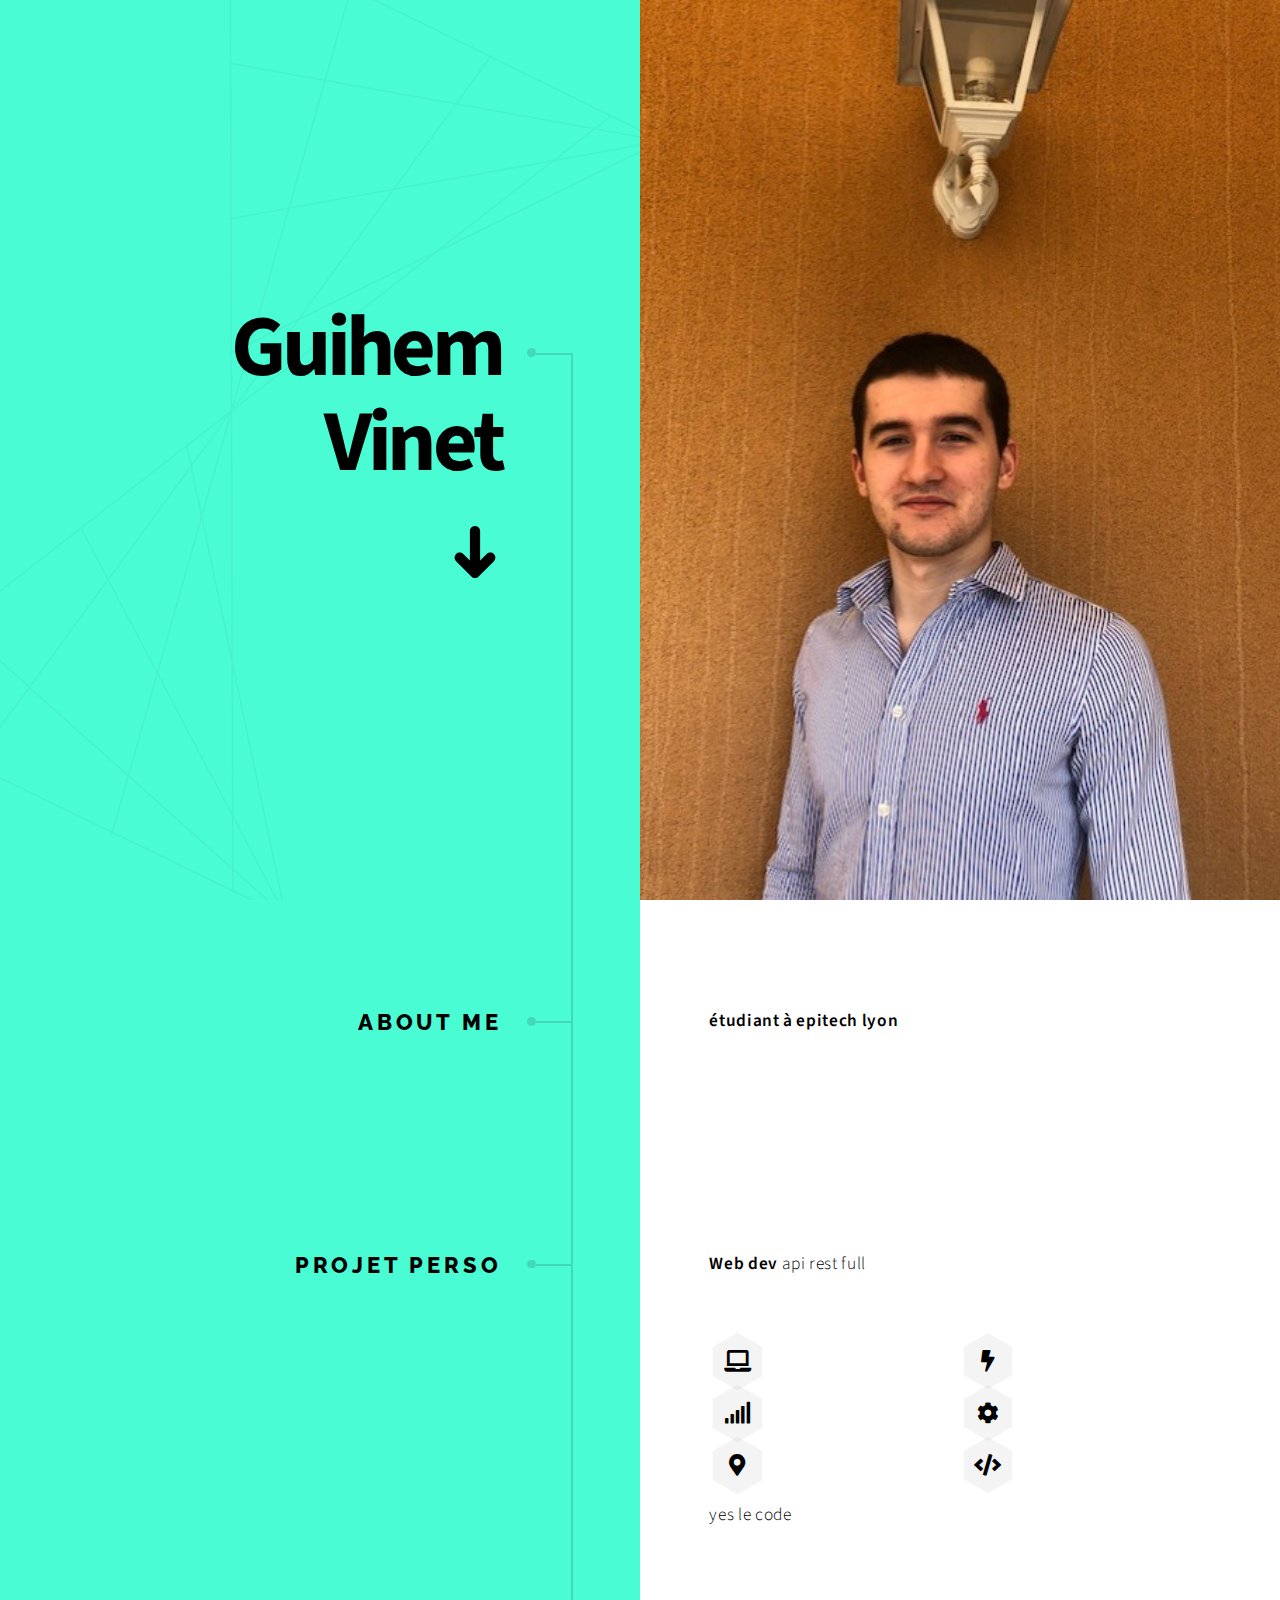
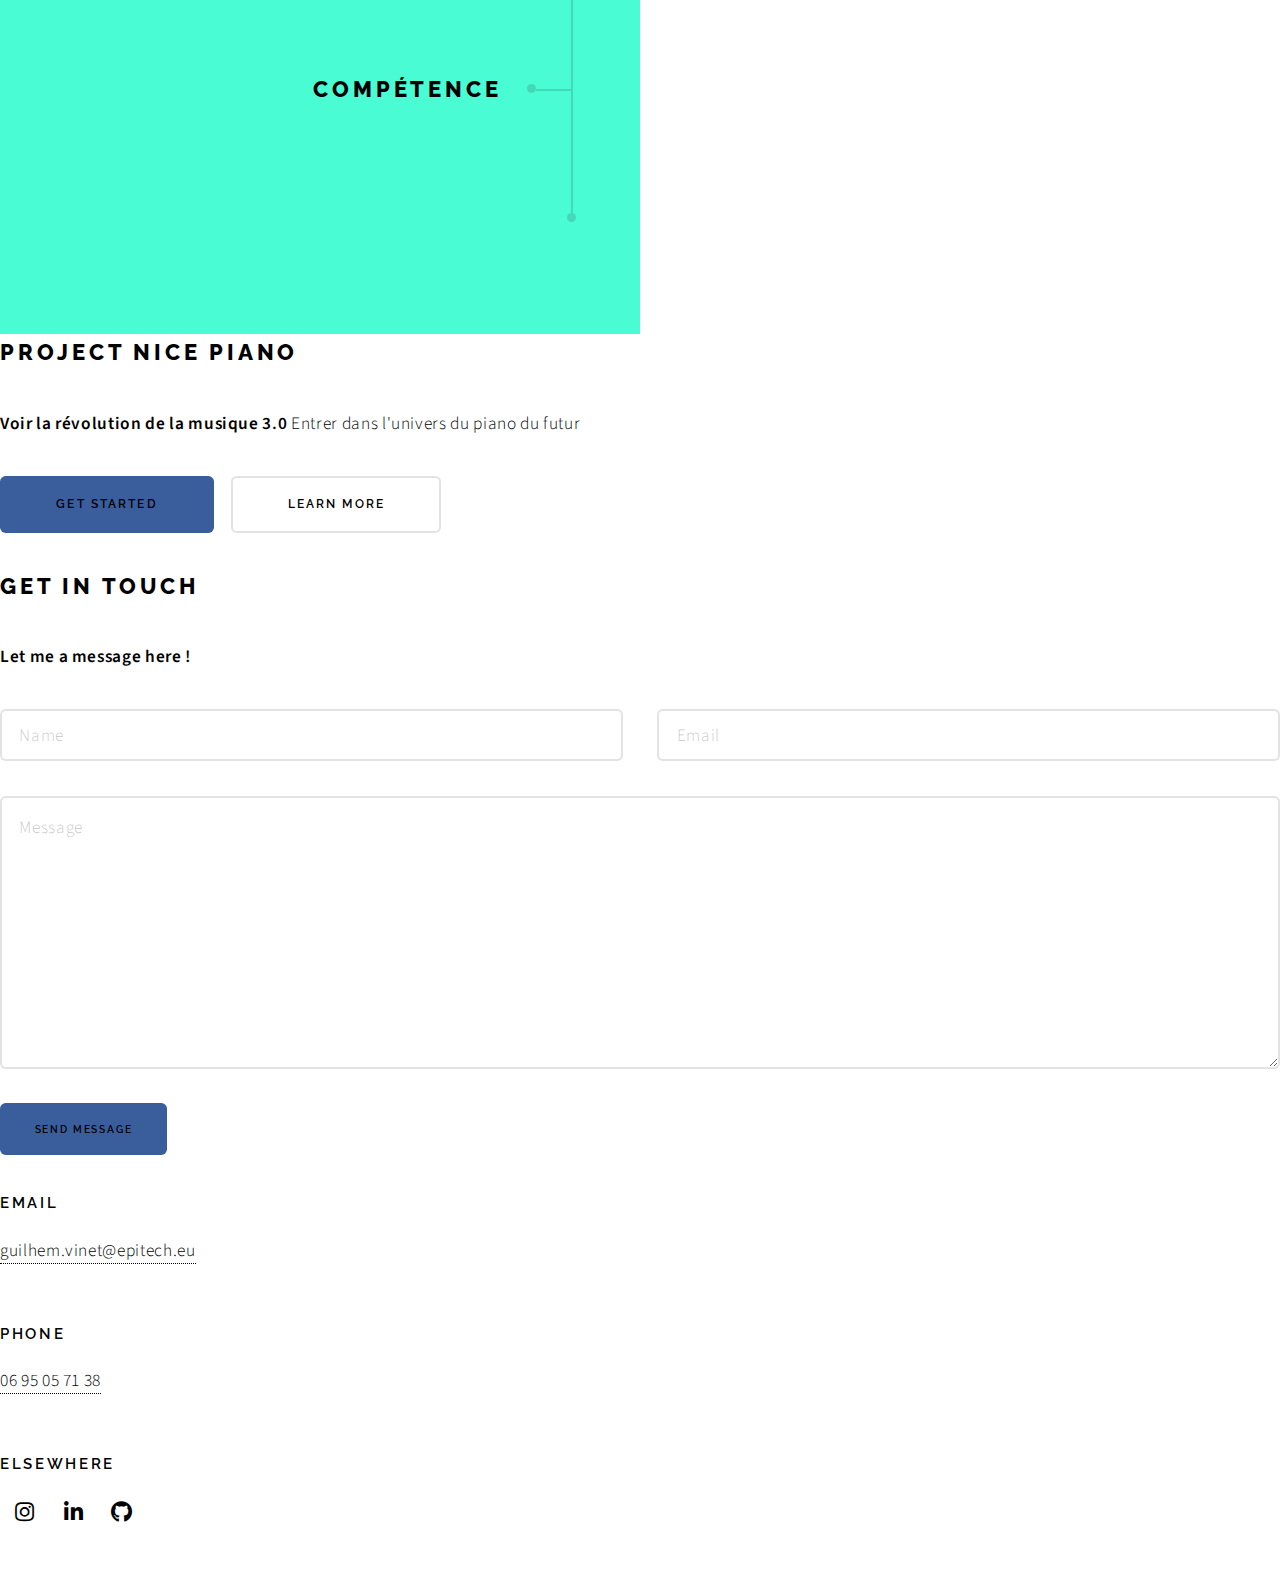
==== commit 26a359c8: "[MODIF] change color background and color" ====
--- a/index.html
+++ b/index.html
@@ -77,7 +77,7 @@
     <!-- Section -->
     <section>
         <header>
-            <h2>Project Nice Piano</h2>
+            <h2> Project Nice Piano</h2>
         </header>
         <div class="content">
             <p><strong>Voir la révolution de la musique 3.0</strong> Entrer dans l'univers du piano du futur</p>
@@ -88,273 +88,6 @@
         </div>
     </section>
 
-    <!-- Elements -->
-    <!--
-					<section>
-						<header>
-							<h2>Elements</h2>
-						</header>
-						<div class="content">
-
-							<section>
-								<header>
-									<h3>Text</h3>
-								</header>
-								<div class="content">
-									<p>This is <b>bold</b> and this is <strong>strong</strong>. This is <i>italic</i> and this is <em>emphasized</em>.
-									This is <sup>superscript</sup> text and this is <sub>subscript</sub> text.
-									This is <u>underlined</u> and this is code: <code>for (;;) { ... }</code>. Finally, <a href="#">this is a link</a>.</p>
-									<hr />
-									<h2>Heading Level 2</h2>
-									<h3>Heading Level 3</h3>
-									<h4>Heading Level 4</h4>
-									<h5>Heading Level 5</h5>
-									<hr />
-									<h5>Blockquote</h5>
-									<blockquote>Fringilla nisl. Donec accumsan interdum nisi, quis tincidunt felis sagittis eget tempus euismod. Vestibulum ante ipsum primis in faucibus vestibulum. Blandit adipiscing eu felis iaculis volutpat ac adipiscing accumsan faucibus. Vestibulum ante ipsum primis in faucibus lorem ipsum dolor sit amet nullam adipiscing eu felis.</blockquote>
-									<h5>Preformatted</h5>
-									<pre><code>i = 0;
-
-while (!deck.isInOrder()) {
-  print 'Iteration ' + i;
-  deck.shuffle();
-  i++;
-}
-
-print 'Sorted in ' + i + ' iterations.';</code></pre>
-								</div>
-							</section>
-
-							<section>
-								<header>
-									<h3>Lists</h3>
-								</header>
-								<div class="content">
-
-									<h4>Unordered</h4>
-									<ul>
-										<li>Dolor pulvinar etiam.</li>
-										<li>Sagittis adipiscing.</li>
-										<li>Felis enim feugiat.</li>
-									</ul>
-
-									<h4>Alternate</h4>
-									<ul class="alt">
-										<li>Dolor pulvinar etiam.</li>
-										<li>Sagittis adipiscing.</li>
-										<li>Felis enim feugiat.</li>
-									</ul>
-
-									<h4>Ordered</h4>
-									<ol>
-										<li>Dolor pulvinar etiam.</li>
-										<li>Etiam vel felis viverra.</li>
-										<li>Felis enim feugiat.</li>
-										<li>Dolor pulvinar etiam.</li>
-										<li>Etiam vel felis lorem.</li>
-										<li>Felis enim et feugiat.</li>
-									</ol>
-									<h4>Icons</h4>
-									<ul class="icons">
-										<li><a href="#" class="icon brands fa-twitter"><span class="label">Twitter</span></a></li>
-										<li><a href="#" class="icon brands fa-facebook-f"><span class="label">Facebook</span></a></li>
-										<li><a href="#" class="icon brands fa-instagram"><span class="label">Instagram</span></a></li>
-										<li><a href="#" class="icon brands fa-github"><span class="label">Github</span></a></li>
-									</ul>
-
-									<h4>Actions</h4>
-									<ul class="actions">
-										<li><a href="#" class="button primary">Default</a></li>
-										<li><a href="#" class="button">Default</a></li>
-									</ul>
-									<ul class="actions stacked">
-										<li><a href="#" class="button primary">Default</a></li>
-										<li><a href="#" class="button">Default</a></li>
-									</ul>
-								</div>
-							</section>
-
-							<section>
-								<header>
-									<h3>Table</h3>
-								</header>
-								<div class="content">
-									<h4>Default</h4>
-									<div class="table-wrapper">
-										<table>
-											<thead>
-												<tr>
-													<th>Name</th>
-													<th>Description</th>
-													<th>Price</th>
-												</tr>
-											</thead>
-											<tbody>
-												<tr>
-													<td>Item One</td>
-													<td>Ante turpis integer aliquet porttitor.</td>
-													<td>29.99</td>
-												</tr>
-												<tr>
-													<td>Item Two</td>
-													<td>Vis ac commodo adipiscing arcu aliquet.</td>
-													<td>19.99</td>
-												</tr>
-												<tr>
-													<td>Item Three</td>
-													<td> Morbi faucibus arcu accumsan lorem.</td>
-													<td>29.99</td>
-												</tr>
-												<tr>
-													<td>Item Four</td>
-													<td>Vitae integer tempus condimentum.</td>
-													<td>19.99</td>
-												</tr>
-												<tr>
-													<td>Item Five</td>
-													<td>Ante turpis integer aliquet porttitor.</td>
-													<td>29.99</td>
-												</tr>
-											</tbody>
-											<tfoot>
-												<tr>
-													<td colspan="2"></td>
-													<td>100.00</td>
-												</tr>
-											</tfoot>
-										</table>
-									</div>
-
-									<h4>Alternate</h4>
-									<div class="table-wrapper">
-										<table class="alt">
-											<thead>
-												<tr>
-													<th>Name</th>
-													<th>Description</th>
-													<th>Price</th>
-												</tr>
-											</thead>
-											<tbody>
-												<tr>
-													<td>Item One</td>
-													<td>Ante turpis integer aliquet porttitor.</td>
-													<td>29.99</td>
-												</tr>
-												<tr>
-													<td>Item Two</td>
-													<td>Vis ac commodo adipiscing arcu aliquet.</td>
-													<td>19.99</td>
-												</tr>
-												<tr>
-													<td>Item Three</td>
-													<td> Morbi faucibus arcu accumsan lorem.</td>
-													<td>29.99</td>
-												</tr>
-												<tr>
-													<td>Item Four</td>
-													<td>Vitae integer tempus condimentum.</td>
-													<td>19.99</td>
-												</tr>
-												<tr>
-													<td>Item Five</td>
-													<td>Ante turpis integer aliquet porttitor.</td>
-													<td>29.99</td>
-												</tr>
-											</tbody>
-											<tfoot>
-												<tr>
-													<td colspan="2"></td>
-													<td>100.00</td>
-												</tr>
-											</tfoot>
-										</table>
-									</div>
-								</div>
-							</section>
-
-							<section>
-								<header>
-									<h3>Buttons</h3>
-								</header>
-								<div class="content">
-									<ul class="actions">
-										<li><a href="#" class="button primary">Primary</a></li>
-										<li><a href="#" class="button">Default</a></li>
-									</ul>
-									<ul class="actions">
-										<li><a href="#" class="button large">Large</a></li>
-										<li><a href="#" class="button">Default</a></li>
-										<li><a href="#" class="button small">Small</a></li>
-									</ul>
-									<ul class="actions">
-										<li><a href="#" class="button primary icon solid fa-download">Icon</a></li>
-										<li><a href="#" class="button icon solid fa-download">Icon</a></li>
-									</ul>
-									<ul class="actions">
-										<li><span class="button primary disabled">Disabled</span></li>
-										<li><span class="button disabled">Disabled</span></li>
-									</ul>
-								</div>
-							</section>
-
-							<section>
-								<header>
-									<h3>Form</h3>
-								</header>
-								<div class="content">
-									<form method="post" action="#">
-										<div class="fields">
-											<div class="field half">
-												<label for="demo-name">Name</label>
-												<input type="text" name="demo-name" id="demo-name" value="" placeholder="Jane Doe" />
-											</div>
-											<div class="field half">
-												<label for="demo-email">Email</label>
-												<input type="email" name="demo-email" id="demo-email" value="" placeholder="jane@untitled.tld" />
-											</div>
-											<div class="field">
-												<label for="demo-category">Category</label>
-												<select name="demo-category" id="demo-category">
-													<option value="">-</option>
-													<option value="1">Manufacturing</option>
-													<option value="1">Shipping</option>
-													<option value="1">Administration</option>
-													<option value="1">Human Resources</option>
-												</select>
-											</div>
-											<div class="field half">
-												<input type="radio" id="demo-priority-low" name="demo-priority" checked>
-												<label for="demo-priority-low">Low</label>
-											</div>
-											<div class="field half">
-												<input type="radio" id="demo-priority-high" name="demo-priority">
-												<label for="demo-priority-high">High</label>
-											</div>
-											<div class="field half">
-												<input type="checkbox" id="demo-copy" name="demo-copy">
-												<label for="demo-copy">Email me a copy</label>
-											</div>
-											<div class="field half">
-												<input type="checkbox" id="demo-human" name="demo-human" checked>
-												<label for="demo-human">Not a robot</label>
-											</div>
-											<div class="field">
-												<label for="demo-message">Message</label>
-												<textarea name="demo-message" id="demo-message" placeholder="Enter your message" rows="6"></textarea>
-											</div>
-										</div>
-										<ul class="actions">
-											<li><input type="submit" value="Send Message" class="primary" /></li>
-											<li><input type="reset" value="Reset" /></li>
-										</ul>
-									</form>
-								</div>
-							</section>
-
-						</div>
-					</section>
-				-->
 
     <!-- Section -->
     <section>
--- a/assets/css/main.css
+++ b/assets/css/main.css
@@ -1,3882 +1,3534 @@
-@import url(fontawesome-all.min.css);
-@import url("https://fonts.googleapis.com/css?family=Source+Sans+Pro:300,600,700,300i,600i,700i|Raleway:600,800");
-
-/*
-	Paradigm Shift by HTML5 UP
-	html5up.net | @ajlkn
-	Free for personal and commercial use under the CCA 3.0 license (html5up.net/license)
+    @import url(fontawesome-all.min.css);
+    @import url("https://fonts.googleapis.com/css?family=Source+Sans+Pro:300,600,700,300i,600i,700i|Raleway:600,800");
+    /*
+	Paradigm Shift by HTML5 UP
+	html5up.net | @ajlkn
+	Free for personal and commercial use under the CCA 3.0 license (html5up.net/license)
 */
-
-html, body, div, span, applet, object,
-iframe, h1, h2, h3, h4, h5, h6, p, blockquote,
-pre, a, abbr, acronym, address, big, cite,
-code, del, dfn, em, img, ins, kbd, q, s, samp,
-small, strike, strong, sub, sup, tt, var, b,
-u, i, center, dl, dt, dd, ol, ul, li, fieldset,
-form, label, legend, table, caption, tbody,
-tfoot, thead, tr, th, td, article, aside,
-canvas, details, embed, figure, figcaption,
-footer, header, hgroup, menu, nav, output, ruby,
-section, summary, time, mark, audio, video {
-	margin: 0;
-	padding: 0;
-	border: 0;
-	font-size: 100%;
-	font: inherit;
-	vertical-align: baseline;}
-
-article, aside, details, figcaption, figure,
-footer, header, hgroup, menu, nav, section {
-	display: block;}
-
-body {
-	line-height: 1;
-}
-
-ol, ul {
-	list-style: none;
-}
-
-blockquote, q {
-	quotes: none;
-}
-
-	blockquote:before, blockquote:after, q:before, q:after {
-		content: '';
-		content: none;
-	}
-
-table {
-	border-collapse: collapse;
-	border-spacing: 0;
-}
-
-body {
-	-webkit-text-size-adjust: none;
-}
-
-mark {
-	background-color: transparent;
-	color: inherit;
-}
-
-input::-moz-focus-inner {
-	border: 0;
-	padding: 0;
-}
-
-input, select, textarea {
-	-moz-appearance: none;
-	-webkit-appearance: none;
-	-ms-appearance: none;
-	appearance: none;
-}
-
-/* Basic */
-
-	@-ms-viewport {
-		width: device-width;
-	}
-
-	body {
-		-ms-overflow-style: scrollbar;
-	}
-
-	@media screen and (max-width: 480px) {
-
-		html, body {
-			min-width: 320px;
-		}
-
-	}
-
-	html {
-		box-sizing: border-box;
-	}
-
-	*, *:before, *:after {
-		box-sizing: inherit;
-	}
-
-	html {
-		overflow-x: hidden;
-	}
-
-	body {
-		background: #ffffff;
-		overflow-x: hidden;
-	}
-
-		body.is-preload *, body.is-preload *:before, body.is-preload *:after {
-			-moz-animation: none !important;
-			-webkit-animation: none !important;
-			-ms-animation: none !important;
-			animation: none !important;
-			-moz-transition: none !important;
-			-webkit-transition: none !important;
-			-ms-transition: none !important;
-			transition: none !important;
-		}
-
-/* Typography */
-
-	html {
-		font-size: 18pt;
-	}
-
-		@media screen and (max-width: 1920px) {
-
-			html {
-				font-size: 13pt;
-			}
-
-		}
-
-		@media screen and (max-width: 1152px) {
-
-			html {
-				font-size: 14pt;
-			}
-
-		}
-
-		@media screen and (max-width: 736px) {
-
-			html {
-				font-size: 12pt;
-			}
-
-		}
-
-		@media screen and (max-width: 480px) {
-
-			html {
-				font-size: 11pt;
-			}
-
-		}
-
-	body {
-		background-color: #ffffff;
-		color: #000000;
-	}
-
-	body, input, select, textarea {
-		color: #000000;
-		font-family: "Source Sans Pro", Helvetica, sans-serif;
-		font-size: 1rem;
-		font-weight: 300;
-		letter-spacing: 0.0375em;
-		line-height: 2;
-	}
-
-	a {
-		-moz-transition: border-bottom-color 0.25s ease-in-out;
-		-webkit-transition: border-bottom-color 0.25s ease-in-out;
-		-ms-transition: border-bottom-color 0.25s ease-in-out;
-		transition: border-bottom-color 0.25s ease-in-out;
-		text-decoration: none;
-		color: #000000;
-		border-bottom: dotted 1px;
-	}
-
-		a:hover {
-			text-decoration: none;
-			border-bottom-color: transparent;
-		}
-
-	strong, b {
-		font-weight: 600;
-		color: #000000;
-	}
-
-	em, i {
-		font-style: italic;
-	}
-
-	p {
-		margin: 0 0 2rem 0;
-	}
-
-	h1, h2, h3, h4, h5, h6 {
-		color: #000000;
-		font-family: "Raleway", Helvetica, sans-serif;
-		font-weight: 600;
-		letter-spacing: 0.175em;
-		line-height: 1.75;
-		margin: 0 0 1.5rem 0;
-		text-transform: uppercase;
-	}
-
-		h1 a, h2 a, h3 a, h4 a, h5 a, h6 a {
-			color: inherit;
-			text-decoration: none;
-		}
-
-	h1 {
-		font-family: "Source Sans Pro", Helvetica, sans-serif;
-		font-size: 5rem;
-		font-weight: 700;
-		letter-spacing: -0.05em;
-		line-height: 1.1;
-		margin: 0 0 1.5rem 0;
-		text-transform: none;
-	}
-
-	h2 {
-		font-size: 1.25rem;
-		font-weight: 800;
-		margin: 0 0 2rem 0;
-	}
-
-	h3 {
-		font-size: 0.875rem;
-	}
-
-	h4 {
-		font-size: 0.875rem;
-	}
-
-	h5 {
-		font-size: 0.75rem;
-	}
-
-	h6 {
-		font-size: 0.625rem;
-	}
-
-	@media screen and (max-width: 736px) {
-
-		h1 {
-			font-size: 4.5rem;
-			line-height: 1.1;
-		}
-
-		h2 {
-			font-size: 1.25rem;
-			line-height: 1.7;
-		}
-
-		h3 {
-			font-size: 0.9rem;
-		}
-
-		h4 {
-			font-size: 0.75rem;
-		}
-
-		h5 {
-			font-size: 0.675rem;
-		}
-
-	}
-
-	@media screen and (max-width: 360px) {
-
-		h1 {
-			font-size: 3.75rem;
-		}
-
-		h2 {
-			font-size: 1.125rem;
-		}
-
-		h3 {
-			font-size: 0.8rem;
-		}
-
-		h4 {
-			font-size: 0.675rem;
-		}
-
-		h5 {
-			font-size: 0.675rem;
-		}
-
-	}
-
-	sub {
-		font-size: 0.8rem;
-		position: relative;
-		top: 0.5rem;
-	}
-
-	sup {
-		font-size: 0.8rem;
-		position: relative;
-		top: -0.5rem;
-	}
-
-	blockquote {
-		border-left: solid 0.5rem rgba(144, 144, 144, 0.25);
-		font-style: italic;
-		margin: 0 0 2rem 0;
-		padding: 1rem 0 1rem 2rem;
-	}
-
-	code {
-		background: rgba(144, 144, 144, 0.1);
-		border-radius: 0.325rem;
-		font-family: "Courier New", monospace;
-		font-size: 0.9rem;
-		margin: 0 0.25rem;
-		padding: 0.25rem 0.65rem;
-	}
-
-	pre {
-		-webkit-overflow-scrolling: touch;
-		font-family: "Courier New", monospace;
-		font-size: 0.9rem;
-		margin: 0 0 2rem 0;
-		width: 100%;
-	}
-
-		pre code {
-			display: block;
-			line-height: 1.75;
-			padding: 1rem 1.5rem;
-			overflow-x: auto;
-		}
-
-	hr {
-		border: 0;
-		border-bottom: solid 2px rgba(144, 144, 144, 0.25);
-		margin: 3rem 0;
-	}
-
-		hr.major {
-			margin: 5rem 0;
-		}
-
-		@media screen and (max-width: 736px) {
-
-			hr.major {
-				margin: 3rem 0;
-			}
-
-		}
-
-/* Row */
-
-	.row {
-		display: flex;
-		flex-wrap: wrap;
-		box-sizing: border-box;
-		align-items: stretch;
-	}
-
-		.row > * {
-			box-sizing: border-box;
-		}
-
-		.row.gtr-uniform > * > :last-child {
-			margin-bottom: 0;
-		}
-
-		.row.aln-left {
-			justify-content: flex-start;
-		}
-
-		.row.aln-center {
-			justify-content: center;
-		}
-
-		.row.aln-right {
-			justify-content: flex-end;
-		}
-
-		.row.aln-top {
-			align-items: flex-start;
-		}
-
-		.row.aln-middle {
-			align-items: center;
-		}
-
-		.row.aln-bottom {
-			align-items: flex-end;
-		}
-
-		.row > .imp {
-			order: -1;
-		}
-
-		.row > .col-1 {
-			width: 8.33333%;
-		}
-
-		.row > .off-1 {
-			margin-left: 8.33333%;
-		}
-
-		.row > .col-2 {
-			width: 16.66667%;
-		}
-
-		.row > .off-2 {
-			margin-left: 16.66667%;
-		}
-
-		.row > .col-3 {
-			width: 25%;
-		}
-
-		.row > .off-3 {
-			margin-left: 25%;
-		}
-
-		.row > .col-4 {
-			width: 33.33333%;
-		}
-
-		.row > .off-4 {
-			margin-left: 33.33333%;
-		}
-
-		.row > .col-5 {
-			width: 41.66667%;
-		}
-
-		.row > .off-5 {
-			margin-left: 41.66667%;
-		}
-
-		.row > .col-6 {
-			width: 50%;
-		}
-
-		.row > .off-6 {
-			margin-left: 50%;
-		}
-
-		.row > .col-7 {
-			width: 58.33333%;
-		}
-
-		.row > .off-7 {
-			margin-left: 58.33333%;
-		}
-
-		.row > .col-8 {
-			width: 66.66667%;
-		}
-
-		.row > .off-8 {
-			margin-left: 66.66667%;
-		}
-
-		.row > .col-9 {
-			width: 75%;
-		}
-
-		.row > .off-9 {
-			margin-left: 75%;
-		}
-
-		.row > .col-10 {
-			width: 83.33333%;
-		}
-
-		.row > .off-10 {
-			margin-left: 83.33333%;
-		}
-
-		.row > .col-11 {
-			width: 91.66667%;
-		}
-
-		.row > .off-11 {
-			margin-left: 91.66667%;
-		}
-
-		.row > .col-12 {
-			width: 100%;
-		}
-
-		.row > .off-12 {
-			margin-left: 100%;
-		}
-
-		.row.gtr-0 {
-			margin-top: 0;
-			margin-left: 0rem;
-		}
-
-			.row.gtr-0 > * {
-				padding: 0 0 0 0rem;
-			}
-
-			.row.gtr-0.gtr-uniform {
-				margin-top: 0rem;
-			}
-
-				.row.gtr-0.gtr-uniform > * {
-					padding-top: 0rem;
-				}
-
-		.row.gtr-25 {
-			margin-top: 0;
-			margin-left: -0.5rem;
-		}
-
-			.row.gtr-25 > * {
-				padding: 0 0 0 0.5rem;
-			}
-
-			.row.gtr-25.gtr-uniform {
-				margin-top: -0.5rem;
-			}
-
-				.row.gtr-25.gtr-uniform > * {
-					padding-top: 0.5rem;
-				}
-
-		.row.gtr-50 {
-			margin-top: 0;
-			margin-left: -1rem;
-		}
-
-			.row.gtr-50 > * {
-				padding: 0 0 0 1rem;
-			}
-
-			.row.gtr-50.gtr-uniform {
-				margin-top: -1rem;
-			}
-
-				.row.gtr-50.gtr-uniform > * {
-					padding-top: 1rem;
-				}
-
-		.row {
-			margin-top: 0;
-			margin-left: -2rem;
-		}
-
-			.row > * {
-				padding: 0 0 0 2rem;
-			}
-
-			.row.gtr-uniform {
-				margin-top: -2rem;
-			}
-
-				.row.gtr-uniform > * {
-					padding-top: 2rem;
-				}
-
-		.row.gtr-150 {
-			margin-top: 0;
-			margin-left: -3rem;
-		}
-
-			.row.gtr-150 > * {
-				padding: 0 0 0 3rem;
-			}
-
-			.row.gtr-150.gtr-uniform {
-				margin-top: -3rem;
-			}
-
-				.row.gtr-150.gtr-uniform > * {
-					padding-top: 3rem;
-				}
-
-		.row.gtr-200 {
-			margin-top: 0;
-			margin-left: -4rem;
-		}
-
-			.row.gtr-200 > * {
-				padding: 0 0 0 4rem;
-			}
-
-			.row.gtr-200.gtr-uniform {
-				margin-top: -4rem;
-			}
-
-				.row.gtr-200.gtr-uniform > * {
-					padding-top: 4rem;
-				}
-
-		@media screen and (max-width: 1920px) {
-
-			.row {
-				display: flex;
-				flex-wrap: wrap;
-				box-sizing: border-box;
-				align-items: stretch;
-			}
-
-				.row > * {
-					box-sizing: border-box;
-				}
-
-				.row.gtr-uniform > * > :last-child {
-					margin-bottom: 0;
-				}
-
-				.row.aln-left {
-					justify-content: flex-start;
-				}
-
-				.row.aln-center {
-					justify-content: center;
-				}
-
-				.row.aln-right {
-					justify-content: flex-end;
-				}
-
-				.row.aln-top {
-					align-items: flex-start;
-				}
-
-				.row.aln-middle {
-					align-items: center;
-				}
-
-				.row.aln-bottom {
-					align-items: flex-end;
-				}
-
-				.row > .imp-xlarge {
-					order: -1;
-				}
-
-				.row > .col-1-xlarge {
-					width: 8.33333%;
-				}
-
-				.row > .off-1-xlarge {
-					margin-left: 8.33333%;
-				}
-
-				.row > .col-2-xlarge {
-					width: 16.66667%;
-				}
-
-				.row > .off-2-xlarge {
-					margin-left: 16.66667%;
-				}
-
-				.row > .col-3-xlarge {
-					width: 25%;
-				}
-
-				.row > .off-3-xlarge {
-					margin-left: 25%;
-				}
-
-				.row > .col-4-xlarge {
-					width: 33.33333%;
-				}
-
-				.row > .off-4-xlarge {
-					margin-left: 33.33333%;
-				}
-
-				.row > .col-5-xlarge {
-					width: 41.66667%;
-				}
-
-				.row > .off-5-xlarge {
-					margin-left: 41.66667%;
-				}
-
-				.row > .col-6-xlarge {
-					width: 50%;
-				}
-
-				.row > .off-6-xlarge {
-					margin-left: 50%;
-				}
-
-				.row > .col-7-xlarge {
-					width: 58.33333%;
-				}
-
-				.row > .off-7-xlarge {
-					margin-left: 58.33333%;
-				}
-
-				.row > .col-8-xlarge {
-					width: 66.66667%;
-				}
-
-				.row > .off-8-xlarge {
-					margin-left: 66.66667%;
-				}
-
-				.row > .col-9-xlarge {
-					width: 75%;
-				}
-
-				.row > .off-9-xlarge {
-					margin-left: 75%;
-				}
-
-				.row > .col-10-xlarge {
-					width: 83.33333%;
-				}
-
-				.row > .off-10-xlarge {
-					margin-left: 83.33333%;
-				}
-
-				.row > .col-11-xlarge {
-					width: 91.66667%;
-				}
-
-				.row > .off-11-xlarge {
-					margin-left: 91.66667%;
-				}
-
-				.row > .col-12-xlarge {
-					width: 100%;
-				}
-
-				.row > .off-12-xlarge {
-					margin-left: 100%;
-				}
-
-				.row.gtr-0 {
-					margin-top: 0;
-					margin-left: 0rem;
-				}
-
-					.row.gtr-0 > * {
-						padding: 0 0 0 0rem;
-					}
-
-					.row.gtr-0.gtr-uniform {
-						margin-top: 0rem;
-					}
-
-						.row.gtr-0.gtr-uniform > * {
-							padding-top: 0rem;
-						}
-
-				.row.gtr-25 {
-					margin-top: 0;
-					margin-left: -0.5rem;
-				}
-
-					.row.gtr-25 > * {
-						padding: 0 0 0 0.5rem;
-					}
-
-					.row.gtr-25.gtr-uniform {
-						margin-top: -0.5rem;
-					}
-
-						.row.gtr-25.gtr-uniform > * {
-							padding-top: 0.5rem;
-						}
-
-				.row.gtr-50 {
-					margin-top: 0;
-					margin-left: -1rem;
-				}
-
-					.row.gtr-50 > * {
-						padding: 0 0 0 1rem;
-					}
-
-					.row.gtr-50.gtr-uniform {
-						margin-top: -1rem;
-					}
-
-						.row.gtr-50.gtr-uniform > * {
-							padding-top: 1rem;
-						}
-
-				.row {
-					margin-top: 0;
-					margin-left: -2rem;
-				}
-
-					.row > * {
-						padding: 0 0 0 2rem;
-					}
-
-					.row.gtr-uniform {
-						margin-top: -2rem;
-					}
-
-						.row.gtr-uniform > * {
-							padding-top: 2rem;
-						}
-
-				.row.gtr-150 {
-					margin-top: 0;
-					margin-left: -3rem;
-				}
-
-					.row.gtr-150 > * {
-						padding: 0 0 0 3rem;
-					}
-
-					.row.gtr-150.gtr-uniform {
-						margin-top: -3rem;
-					}
-
-						.row.gtr-150.gtr-uniform > * {
-							padding-top: 3rem;
-						}
-
-				.row.gtr-200 {
-					margin-top: 0;
-					margin-left: -4rem;
-				}
-
-					.row.gtr-200 > * {
-						padding: 0 0 0 4rem;
-					}
-
-					.row.gtr-200.gtr-uniform {
-						margin-top: -4rem;
-					}
-
-						.row.gtr-200.gtr-uniform > * {
-							padding-top: 4rem;
-						}
-
-		}
-
-		@media screen and (max-width: 1280px) {
-
-			.row {
-				display: flex;
-				flex-wrap: wrap;
-				box-sizing: border-box;
-				align-items: stretch;
-			}
-
-				.row > * {
-					box-sizing: border-box;
-				}
-
-				.row.gtr-uniform > * > :last-child {
-					margin-bottom: 0;
-				}
-
-				.row.aln-left {
-					justify-content: flex-start;
-				}
-
-				.row.aln-center {
-					justify-content: center;
-				}
-
-				.row.aln-right {
-					justify-content: flex-end;
-				}
-
-				.row.aln-top {
-					align-items: flex-start;
-				}
-
-				.row.aln-middle {
-					align-items: center;
-				}
-
-				.row.aln-bottom {
-					align-items: flex-end;
-				}
-
-				.row > .imp-large {
-					order: -1;
-				}
-
-				.row > .col-1-large {
-					width: 8.33333%;
-				}
-
-				.row > .off-1-large {
-					margin-left: 8.33333%;
-				}
-
-				.row > .col-2-large {
-					width: 16.66667%;
-				}
-
-				.row > .off-2-large {
-					margin-left: 16.66667%;
-				}
-
-				.row > .col-3-large {
-					width: 25%;
-				}
-
-				.row > .off-3-large {
-					margin-left: 25%;
-				}
-
-				.row > .col-4-large {
-					width: 33.33333%;
-				}
-
-				.row > .off-4-large {
-					margin-left: 33.33333%;
-				}
-
-				.row > .col-5-large {
-					width: 41.66667%;
-				}
-
-				.row > .off-5-large {
-					margin-left: 41.66667%;
-				}
-
-				.row > .col-6-large {
-					width: 50%;
-				}
-
-				.row > .off-6-large {
-					margin-left: 50%;
-				}
-
-				.row > .col-7-large {
-					width: 58.33333%;
-				}
-
-				.row > .off-7-large {
-					margin-left: 58.33333%;
-				}
-
-				.row > .col-8-large {
-					width: 66.66667%;
-				}
-
-				.row > .off-8-large {
-					margin-left: 66.66667%;
-				}
-
-				.row > .col-9-large {
-					width: 75%;
-				}
-
-				.row > .off-9-large {
-					margin-left: 75%;
-				}
-
-				.row > .col-10-large {
-					width: 83.33333%;
-				}
-
-				.row > .off-10-large {
-					margin-left: 83.33333%;
-				}
-
-				.row > .col-11-large {
-					width: 91.66667%;
-				}
-
-				.row > .off-11-large {
-					margin-left: 91.66667%;
-				}
-
-				.row > .col-12-large {
-					width: 100%;
-				}
-
-				.row > .off-12-large {
-					margin-left: 100%;
-				}
-
-				.row.gtr-0 {
-					margin-top: 0;
-					margin-left: 0rem;
-				}
-
-					.row.gtr-0 > * {
-						padding: 0 0 0 0rem;
-					}
-
-					.row.gtr-0.gtr-uniform {
-						margin-top: 0rem;
-					}
-
-						.row.gtr-0.gtr-uniform > * {
-							padding-top: 0rem;
-						}
-
-				.row.gtr-25 {
-					margin-top: 0;
-					margin-left: -0.375rem;
-				}
-
-					.row.gtr-25 > * {
-						padding: 0 0 0 0.375rem;
-					}
-
-					.row.gtr-25.gtr-uniform {
-						margin-top: -0.375rem;
-					}
-
-						.row.gtr-25.gtr-uniform > * {
-							padding-top: 0.375rem;
-						}
-
-				.row.gtr-50 {
-					margin-top: 0;
-					margin-left: -0.75rem;
-				}
-
-					.row.gtr-50 > * {
-						padding: 0 0 0 0.75rem;
-					}
-
-					.row.gtr-50.gtr-uniform {
-						margin-top: -0.75rem;
-					}
-
-						.row.gtr-50.gtr-uniform > * {
-							padding-top: 0.75rem;
-						}
-
-				.row {
-					margin-top: 0;
-					margin-left: -1.5rem;
-				}
-
-					.row > * {
-						padding: 0 0 0 1.5rem;
-					}
-
-					.row.gtr-uniform {
-						margin-top: -1.5rem;
-					}
-
-						.row.gtr-uniform > * {
-							padding-top: 1.5rem;
-						}
-
-				.row.gtr-150 {
-					margin-top: 0;
-					margin-left: -2.25rem;
-				}
-
-					.row.gtr-150 > * {
-						padding: 0 0 0 2.25rem;
-					}
-
-					.row.gtr-150.gtr-uniform {
-						margin-top: -2.25rem;
-					}
-
-						.row.gtr-150.gtr-uniform > * {
-							padding-top: 2.25rem;
-						}
-
-				.row.gtr-200 {
-					margin-top: 0;
-					margin-left: -3rem;
-				}
-
-					.row.gtr-200 > * {
-						padding: 0 0 0 3rem;
-					}
-
-					.row.gtr-200.gtr-uniform {
-						margin-top: -3rem;
-					}
-
-						.row.gtr-200.gtr-uniform > * {
-							padding-top: 3rem;
-						}
-
-		}
-
-		@media screen and (max-width: 1152px) {
-
-			.row {
-				display: flex;
-				flex-wrap: wrap;
-				box-sizing: border-box;
-				align-items: stretch;
-			}
-
-				.row > * {
-					box-sizing: border-box;
-				}
-
-				.row.gtr-uniform > * > :last-child {
-					margin-bottom: 0;
-				}
-
-				.row.aln-left {
-					justify-content: flex-start;
-				}
-
-				.row.aln-center {
-					justify-content: center;
-				}
-
-				.row.aln-right {
-					justify-content: flex-end;
-				}
-
-				.row.aln-top {
-					align-items: flex-start;
-				}
-
-				.row.aln-middle {
-					align-items: center;
-				}
-
-				.row.aln-bottom {
-					align-items: flex-end;
-				}
-
-				.row > .imp-medium {
-					order: -1;
-				}
-
-				.row > .col-1-medium {
-					width: 8.33333%;
-				}
-
-				.row > .off-1-medium {
-					margin-left: 8.33333%;
-				}
-
-				.row > .col-2-medium {
-					width: 16.66667%;
-				}
-
-				.row > .off-2-medium {
-					margin-left: 16.66667%;
-				}
-
-				.row > .col-3-medium {
-					width: 25%;
-				}
-
-				.row > .off-3-medium {
-					margin-left: 25%;
-				}
-
-				.row > .col-4-medium {
-					width: 33.33333%;
-				}
-
-				.row > .off-4-medium {
-					margin-left: 33.33333%;
-				}
-
-				.row > .col-5-medium {
-					width: 41.66667%;
-				}
-
-				.row > .off-5-medium {
-					margin-left: 41.66667%;
-				}
-
-				.row > .col-6-medium {
-					width: 50%;
-				}
-
-				.row > .off-6-medium {
-					margin-left: 50%;
-				}
-
-				.row > .col-7-medium {
-					width: 58.33333%;
-				}
-
-				.row > .off-7-medium {
-					margin-left: 58.33333%;
-				}
-
-				.row > .col-8-medium {
-					width: 66.66667%;
-				}
-
-				.row > .off-8-medium {
-					margin-left: 66.66667%;
-				}
-
-				.row > .col-9-medium {
-					width: 75%;
-				}
-
-				.row > .off-9-medium {
-					margin-left: 75%;
-				}
-
-				.row > .col-10-medium {
-					width: 83.33333%;
-				}
-
-				.row > .off-10-medium {
-					margin-left: 83.33333%;
-				}
-
-				.row > .col-11-medium {
-					width: 91.66667%;
-				}
-
-				.row > .off-11-medium {
-					margin-left: 91.66667%;
-				}
-
-				.row > .col-12-medium {
-					width: 100%;
-				}
-
-				.row > .off-12-medium {
-					margin-left: 100%;
-				}
-
-				.row.gtr-0 {
-					margin-top: 0;
-					margin-left: 0rem;
-				}
-
-					.row.gtr-0 > * {
-						padding: 0 0 0 0rem;
-					}
-
-					.row.gtr-0.gtr-uniform {
-						margin-top: 0rem;
-					}
-
-						.row.gtr-0.gtr-uniform > * {
-							padding-top: 0rem;
-						}
-
-				.row.gtr-25 {
-					margin-top: 0;
-					margin-left: -0.375rem;
-				}
-
-					.row.gtr-25 > * {
-						padding: 0 0 0 0.375rem;
-					}
-
-					.row.gtr-25.gtr-uniform {
-						margin-top: -0.375rem;
-					}
-
-						.row.gtr-25.gtr-uniform > * {
-							padding-top: 0.375rem;
-						}
-
-				.row.gtr-50 {
-					margin-top: 0;
-					margin-left: -0.75rem;
-				}
-
-					.row.gtr-50 > * {
-						padding: 0 0 0 0.75rem;
-					}
-
-					.row.gtr-50.gtr-uniform {
-						margin-top: -0.75rem;
-					}
-
-						.row.gtr-50.gtr-uniform > * {
-							padding-top: 0.75rem;
-						}
-
-				.row {
-					margin-top: 0;
-					margin-left: -1.5rem;
-				}
-
-					.row > * {
-						padding: 0 0 0 1.5rem;
-					}
-
-					.row.gtr-uniform {
-						margin-top: -1.5rem;
-					}
-
-						.row.gtr-uniform > * {
-							padding-top: 1.5rem;
-						}
-
-				.row.gtr-150 {
-					margin-top: 0;
-					margin-left: -2.25rem;
-				}
-
-					.row.gtr-150 > * {
-						padding: 0 0 0 2.25rem;
-					}
-
-					.row.gtr-150.gtr-uniform {
-						margin-top: -2.25rem;
-					}
-
-						.row.gtr-150.gtr-uniform > * {
-							padding-top: 2.25rem;
-						}
-
-				.row.gtr-200 {
-					margin-top: 0;
-					margin-left: -3rem;
-				}
-
-					.row.gtr-200 > * {
-						padding: 0 0 0 3rem;
-					}
-
-					.row.gtr-200.gtr-uniform {
-						margin-top: -3rem;
-					}
-
-						.row.gtr-200.gtr-uniform > * {
-							padding-top: 3rem;
-						}
-
-		}
-
-		@media screen and (max-width: 736px) {
-
-			.row {
-				display: flex;
-				flex-wrap: wrap;
-				box-sizing: border-box;
-				align-items: stretch;
-			}
-
-				.row > * {
-					box-sizing: border-box;
-				}
-
-				.row.gtr-uniform > * > :last-child {
-					margin-bottom: 0;
-				}
-
-				.row.aln-left {
-					justify-content: flex-start;
-				}
-
-				.row.aln-center {
-					justify-content: center;
-				}
-
-				.row.aln-right {
-					justify-content: flex-end;
-				}
-
-				.row.aln-top {
-					align-items: flex-start;
-				}
-
-				.row.aln-middle {
-					align-items: center;
-				}
-
-				.row.aln-bottom {
-					align-items: flex-end;
-				}
-
-				.row > .imp-small {
-					order: -1;
-				}
-
-				.row > .col-1-small {
-					width: 8.33333%;
-				}
-
-				.row > .off-1-small {
-					margin-left: 8.33333%;
-				}
-
-				.row > .col-2-small {
-					width: 16.66667%;
-				}
-
-				.row > .off-2-small {
-					margin-left: 16.66667%;
-				}
-
-				.row > .col-3-small {
-					width: 25%;
-				}
-
-				.row > .off-3-small {
-					margin-left: 25%;
-				}
-
-				.row > .col-4-small {
-					width: 33.33333%;
-				}
-
-				.row > .off-4-small {
-					margin-left: 33.33333%;
-				}
-
-				.row > .col-5-small {
-					width: 41.66667%;
-				}
-
-				.row > .off-5-small {
-					margin-left: 41.66667%;
-				}
-
-				.row > .col-6-small {
-					width: 50%;
-				}
-
-				.row > .off-6-small {
-					margin-left: 50%;
-				}
-
-				.row > .col-7-small {
-					width: 58.33333%;
-				}
-
-				.row > .off-7-small {
-					margin-left: 58.33333%;
-				}
-
-				.row > .col-8-small {
-					width: 66.66667%;
-				}
-
-				.row > .off-8-small {
-					margin-left: 66.66667%;
-				}
-
-				.row > .col-9-small {
-					width: 75%;
-				}
-
-				.row > .off-9-small {
-					margin-left: 75%;
-				}
-
-				.row > .col-10-small {
-					width: 83.33333%;
-				}
-
-				.row > .off-10-small {
-					margin-left: 83.33333%;
-				}
-
-				.row > .col-11-small {
-					width: 91.66667%;
-				}
-
-				.row > .off-11-small {
-					margin-left: 91.66667%;
-				}
-
-				.row > .col-12-small {
-					width: 100%;
-				}
-
-				.row > .off-12-small {
-					margin-left: 100%;
-				}
-
-				.row.gtr-0 {
-					margin-top: 0;
-					margin-left: 0rem;
-				}
-
-					.row.gtr-0 > * {
-						padding: 0 0 0 0rem;
-					}
-
-					.row.gtr-0.gtr-uniform {
-						margin-top: 0rem;
-					}
-
-						.row.gtr-0.gtr-uniform > * {
-							padding-top: 0rem;
-						}
-
-				.row.gtr-25 {
-					margin-top: 0;
-					margin-left: -0.3125rem;
-				}
-
-					.row.gtr-25 > * {
-						padding: 0 0 0 0.3125rem;
-					}
-
-					.row.gtr-25.gtr-uniform {
-						margin-top: -0.3125rem;
-					}
-
-						.row.gtr-25.gtr-uniform > * {
-							padding-top: 0.3125rem;
-						}
-
-				.row.gtr-50 {
-					margin-top: 0;
-					margin-left: -0.625rem;
-				}
-
-					.row.gtr-50 > * {
-						padding: 0 0 0 0.625rem;
-					}
-
-					.row.gtr-50.gtr-uniform {
-						margin-top: -0.625rem;
-					}
-
-						.row.gtr-50.gtr-uniform > * {
-							padding-top: 0.625rem;
-						}
-
-				.row {
-					margin-top: 0;
-					margin-left: -1.25rem;
-				}
-
-					.row > * {
-						padding: 0 0 0 1.25rem;
-					}
-
-					.row.gtr-uniform {
-						margin-top: -1.25rem;
-					}
-
-						.row.gtr-uniform > * {
-							padding-top: 1.25rem;
-						}
-
-				.row.gtr-150 {
-					margin-top: 0;
-					margin-left: -1.875rem;
-				}
-
-					.row.gtr-150 > * {
-						padding: 0 0 0 1.875rem;
-					}
-
-					.row.gtr-150.gtr-uniform {
-						margin-top: -1.875rem;
-					}
-
-						.row.gtr-150.gtr-uniform > * {
-							padding-top: 1.875rem;
-						}
-
-				.row.gtr-200 {
-					margin-top: 0;
-					margin-left: -2.5rem;
-				}
-
-					.row.gtr-200 > * {
-						padding: 0 0 0 2.5rem;
-					}
-
-					.row.gtr-200.gtr-uniform {
-						margin-top: -2.5rem;
-					}
-
-						.row.gtr-200.gtr-uniform > * {
-							padding-top: 2.5rem;
-						}
-
-		}
-
-		@media screen and (max-width: 480px) {
-
-			.row {
-				display: flex;
-				flex-wrap: wrap;
-				box-sizing: border-box;
-				align-items: stretch;
-			}
-
-				.row > * {
-					box-sizing: border-box;
-				}
-
-				.row.gtr-uniform > * > :last-child {
-					margin-bottom: 0;
-				}
-
-				.row.aln-left {
-					justify-content: flex-start;
-				}
-
-				.row.aln-center {
-					justify-content: center;
-				}
-
-				.row.aln-right {
-					justify-content: flex-end;
-				}
-
-				.row.aln-top {
-					align-items: flex-start;
-				}
-
-				.row.aln-middle {
-					align-items: center;
-				}
-
-				.row.aln-bottom {
-					align-items: flex-end;
-				}
-
-				.row > .imp-xsmall {
-					order: -1;
-				}
-
-				.row > .col-1-xsmall {
-					width: 8.33333%;
-				}
-
-				.row > .off-1-xsmall {
-					margin-left: 8.33333%;
-				}
-
-				.row > .col-2-xsmall {
-					width: 16.66667%;
-				}
-
-				.row > .off-2-xsmall {
-					margin-left: 16.66667%;
-				}
-
-				.row > .col-3-xsmall {
-					width: 25%;
-				}
-
-				.row > .off-3-xsmall {
-					margin-left: 25%;
-				}
-
-				.row > .col-4-xsmall {
-					width: 33.33333%;
-				}
-
-				.row > .off-4-xsmall {
-					margin-left: 33.33333%;
-				}
-
-				.row > .col-5-xsmall {
-					width: 41.66667%;
-				}
-
-				.row > .off-5-xsmall {
-					margin-left: 41.66667%;
-				}
-
-				.row > .col-6-xsmall {
-					width: 50%;
-				}
-
-				.row > .off-6-xsmall {
-					margin-left: 50%;
-				}
-
-				.row > .col-7-xsmall {
-					width: 58.33333%;
-				}
-
-				.row > .off-7-xsmall {
-					margin-left: 58.33333%;
-				}
-
-				.row > .col-8-xsmall {
-					width: 66.66667%;
-				}
-
-				.row > .off-8-xsmall {
-					margin-left: 66.66667%;
-				}
-
-				.row > .col-9-xsmall {
-					width: 75%;
-				}
-
-				.row > .off-9-xsmall {
-					margin-left: 75%;
-				}
-
-				.row > .col-10-xsmall {
-					width: 83.33333%;
-				}
-
-				.row > .off-10-xsmall {
-					margin-left: 83.33333%;
-				}
-
-				.row > .col-11-xsmall {
-					width: 91.66667%;
-				}
-
-				.row > .off-11-xsmall {
-					margin-left: 91.66667%;
-				}
-
-				.row > .col-12-xsmall {
-					width: 100%;
-				}
-
-				.row > .off-12-xsmall {
-					margin-left: 100%;
-				}
-
-				.row.gtr-0 {
-					margin-top: 0;
-					margin-left: 0rem;
-				}
-
-					.row.gtr-0 > * {
-						padding: 0 0 0 0rem;
-					}
-
-					.row.gtr-0.gtr-uniform {
-						margin-top: 0rem;
-					}
-
-						.row.gtr-0.gtr-uniform > * {
-							padding-top: 0rem;
-						}
-
-				.row.gtr-25 {
-					margin-top: 0;
-					margin-left: -0.3125rem;
-				}
-
-					.row.gtr-25 > * {
-						padding: 0 0 0 0.3125rem;
-					}
-
-					.row.gtr-25.gtr-uniform {
-						margin-top: -0.3125rem;
-					}
-
-						.row.gtr-25.gtr-uniform > * {
-							padding-top: 0.3125rem;
-						}
-
-				.row.gtr-50 {
-					margin-top: 0;
-					margin-left: -0.625rem;
-				}
-
-					.row.gtr-50 > * {
-						padding: 0 0 0 0.625rem;
-					}
-
-					.row.gtr-50.gtr-uniform {
-						margin-top: -0.625rem;
-					}
-
-						.row.gtr-50.gtr-uniform > * {
-							padding-top: 0.625rem;
-						}
-
-				.row {
-					margin-top: 0;
-					margin-left: -1.25rem;
-				}
-
-					.row > * {
-						padding: 0 0 0 1.25rem;
-					}
-
-					.row.gtr-uniform {
-						margin-top: -1.25rem;
-					}
-
-						.row.gtr-uniform > * {
-							padding-top: 1.25rem;
-						}
-
-				.row.gtr-150 {
-					margin-top: 0;
-					margin-left: -1.875rem;
-				}
-
-					.row.gtr-150 > * {
-						padding: 0 0 0 1.875rem;
-					}
-
-					.row.gtr-150.gtr-uniform {
-						margin-top: -1.875rem;
-					}
-
-						.row.gtr-150.gtr-uniform > * {
-							padding-top: 1.875rem;
-						}
-
-				.row.gtr-200 {
-					margin-top: 0;
-					margin-left: -2.5rem;
-				}
-
-					.row.gtr-200 > * {
-						padding: 0 0 0 2.5rem;
-					}
-
-					.row.gtr-200.gtr-uniform {
-						margin-top: -2.5rem;
-					}
-
-						.row.gtr-200.gtr-uniform > * {
-							padding-top: 2.5rem;
-						}
-
-		}
-
-/* Box */
-
-	.box {
-		border: solid 2px rgba(144, 144, 144, 0.25);
-		border-radius: 0.325rem;
-		margin-bottom: 2rem;
-		padding: 1.5rem;
-	}
-
-		.box > :last-child {
-			margin-bottom: 0;
-		}
-
-		.box.alt {
-			border: 0;
-			border-radius: 0;
-			padding: 0;
-		}
-
-/* Button */
-
-	input[type="submit"],
-	input[type="reset"],
-	input[type="button"],
-	button,
-	.button {
-		-moz-appearance: none;
-		-webkit-appearance: none;
-		-ms-appearance: none;
-		appearance: none;
-		-moz-transition: background-color 0.25s ease-in-out, box-shadow 0.25s ease-in-out, color 0.25s ease-in-out;
-		-webkit-transition: background-color 0.25s ease-in-out, box-shadow 0.25s ease-in-out, color 0.25s ease-in-out;
-		-ms-transition: background-color 0.25s ease-in-out, box-shadow 0.25s ease-in-out, color 0.25s ease-in-out;
-		transition: background-color 0.25s ease-in-out, box-shadow 0.25s ease-in-out, color 0.25s ease-in-out;
-		background-color: transparent;
-		border-radius: 0.325rem;
-		border: 0;
-		box-shadow: inset 0 0 0 2px rgba(144, 144, 144, 0.25);
-		color: #000000 !important;
-		cursor: pointer;
-		display: inline-block;
-		font-family: "Raleway", Helvetica, sans-serif;
-		font-size: 0.6rem;
-		font-weight: 600;
-		height: 3rem;
-		letter-spacing: 0.175em;
-		line-height: 3rem;
-		padding: 0 2rem;
-		text-align: center;
-		text-decoration: none;
-		text-transform: uppercase;
-		white-space: nowrap;
-	}
-
-		input[type="submit"]:hover,
-		input[type="reset"]:hover,
-		input[type="button"]:hover,
-		button:hover,
-		.button:hover {
-			box-shadow: inset 0 0 0 2px #2ee4bb;
-			color: #2ee4bb !important;
-		}
-
-		input[type="submit"]:active,
-		input[type="reset"]:active,
-		input[type="button"]:active,
-		button:active,
-		.button:active {
-			background-color: rgba(73, 252, 212, 0.25);
-			box-shadow: inset 0 0 0 2px #2ee4bb;
-			color: #2ee4bb !important;
-		}
-
-		input[type="submit"].small,
-		input[type="reset"].small,
-		input[type="button"].small,
-		button.small,
-		.button.small {
-			font-size: 0.5rem;
-			height: 2.25rem;
-			line-height: 2.25rem;
-			padding: 0 1.25rem;
-		}
-
-		input[type="submit"].large,
-		input[type="reset"].large,
-		input[type="button"].large,
-		button.large,
-		.button.large {
-			font-size: 0.7rem;
-			height: 3.2625rem;
-			line-height: 3.2625rem;
-			padding: 0 3.25rem;
-		}
-
-		input[type="submit"].wide,
-		input[type="reset"].wide,
-		input[type="button"].wide,
-		button.wide,
-		.button.wide {
-			min-width: 13rem;
-		}
-
-		input[type="submit"].icon:before,
-		input[type="reset"].icon:before,
-		input[type="button"].icon:before,
-		button.icon:before,
-		.button.icon:before {
-			margin-right: 0.5rem;
-		}
-
-		input[type="submit"].fit,
-		input[type="reset"].fit,
-		input[type="button"].fit,
-		button.fit,
-		.button.fit {
-			width: 100%;
-		}
-
-		input[type="submit"].disabled, input[type="submit"]:disabled,
-		input[type="reset"].disabled,
-		input[type="reset"]:disabled,
-		input[type="button"].disabled,
-		input[type="button"]:disabled,
-		button.disabled,
-		button:disabled,
-		.button.disabled,
-		.button:disabled {
-			pointer-events: none;
-			opacity: 0.25;
-		}
-
-		input[type="submit"].primary,
-		input[type="reset"].primary,
-		input[type="button"].primary,
-		button.primary,
-		.button.primary {
-			background-color: #49fcd4;
-			box-shadow: none;
-			color: #000000 !important;
-		}
-
-			input[type="submit"].primary:hover,
-			input[type="reset"].primary:hover,
-			input[type="button"].primary:hover,
-			button.primary:hover,
-			.button.primary:hover {
-				background-color: #93ffe7;
-			}
-
-			input[type="submit"].primary:active,
-			input[type="reset"].primary:active,
-			input[type="button"].primary:active,
-			button.primary:active,
-			.button.primary:active {
-				background-color: #44f2cb;
-			}
-
-		@media screen and (max-width: 736px) {
-
-			input[type="submit"],
-			input[type="reset"],
-			input[type="button"],
-			button,
-			.button {
-				font-size: 0.7rem;
-				height: 3.3rem;
-				line-height: 3.3rem;
-			}
-
-				input[type="submit"].large,
-				input[type="reset"].large,
-				input[type="button"].large,
-				button.large,
-				.button.large {
-					font-size: 0.8rem;
-					height: 3.75rem;
-					line-height: 3.75rem;
-				}
-
-				input[type="submit"].small,
-				input[type="reset"].small,
-				input[type="button"].small,
-				button.small,
-				.button.small {
-					font-size: 0.6rem;
-					height: 3rem;
-					line-height: 3rem;
-				}
-
-		}
-
-/* Form */
-
-	form {
-		margin: 0 0 2rem 0;
-	}
-
-		form > :last-child {
-			margin-bottom: 0;
-		}
-
-		form > .fields {
-			display: -moz-flex;
-			display: -webkit-flex;
-			display: -ms-flex;
-			display: flex;
-			-moz-flex-wrap: wrap;
-			-webkit-flex-wrap: wrap;
-			-ms-flex-wrap: wrap;
-			flex-wrap: wrap;
-			margin: -2rem 0 2rem -2rem;
-			width: calc(100% + 4rem);
-		}
-
-			form > .fields > .field {
-				-moz-flex-grow: 0;
-				-webkit-flex-grow: 0;
-				-ms-flex-grow: 0;
-				flex-grow: 0;
-				-moz-flex-shrink: 0;
-				-webkit-flex-shrink: 0;
-				-ms-flex-shrink: 0;
-				flex-shrink: 0;
-				padding: 2rem 0 0 2rem;
-				width: calc(100% - 2rem);
-			}
-
-				form > .fields > .field > :last-child {
-					margin-bottom: 0;
-				}
-
-				form > .fields > .field.half {
-					width: calc(50% - 1rem);
-				}
-
-				form > .fields > .field.third {
-					width: calc(100%/3 - 0.66667rem);
-				}
-
-				form > .fields > .field.quarter {
-					width: calc(25% - 0.5rem);
-				}
-
-		@media screen and (max-width: 480px) {
-
-			form > .fields {
-				margin: -1.5rem 0 2rem -1.5rem;
-				width: calc(100% + 3rem);
-			}
-
-				form > .fields > .field {
-					padding: 1.5rem 0 0 1.5rem;
-					width: calc(100% - 1.5rem);
-				}
-
-					form > .fields > .field.half {
-						width: calc(100% - 1.5rem);
-					}
-
-					form > .fields > .field.third {
-						width: calc(100% - 1.5rem);
-					}
-
-					form > .fields > .field.quarter {
-						width: calc(100% - 1.5rem);
-					}
-
-		}
-
-	input[type="text"],
-	input[type="password"],
-	input[type="email"],
-	input[type="tel"],
-	input[type="search"],
-	input[type="url"],
-	select,
-	textarea {
-		-moz-appearance: none;
-		-webkit-appearance: none;
-		-ms-appearance: none;
-		appearance: none;
-		border-radius: 0.325rem;
-		border: solid 2px rgba(144, 144, 144, 0.25);
-		color: inherit;
-		display: block;
-		outline: 0;
-		padding: 0 1rem;
-		text-decoration: none;
-		width: 100%;
-	}
-
-		input[type="text"]:invalid,
-		input[type="password"]:invalid,
-		input[type="email"]:invalid,
-		input[type="tel"]:invalid,
-		input[type="search"]:invalid,
-		input[type="url"]:invalid,
-		select:invalid,
-		textarea:invalid {
-			box-shadow: none;
-		}
-
-		input[type="text"]:focus,
-		input[type="password"]:focus,
-		input[type="email"]:focus,
-		input[type="tel"]:focus,
-		input[type="search"]:focus,
-		input[type="url"]:focus,
-		select:focus,
-		textarea:focus {
-			border-color: #2ee4bb;
-		}
-
-	label {
-		color: #000000;
-		display: block;
-		font-family: "Raleway", Helvetica, sans-serif;
-		font-size: 0.75rem;
-		font-weight: 600;
-		letter-spacing: 0.175em;
-		line-height: 1.75;
-		margin: 0 0 1rem 0;
-		text-transform: uppercase;
-	}
-
-	input[type="text"],
-	input[type="password"],
-	input[type="email"],
-	input[type="tel"],
-	input[type="search"],
-	input[type="url"] {
-		height: 3rem;
-	}
-
-	select {
-		background-image: url("data:image/svg+xml;charset=utf8,%3Csvg xmlns='http://www.w3.org/2000/svg' width='40' height='40' preserveAspectRatio='none' viewBox='0 0 40 40'%3E%3Cpath d='M9.4,12.3l10.4,10.4l10.4-10.4c0.2-0.2,0.5-0.4,0.9-0.4c0.3,0,0.6,0.1,0.9,0.4l3.3,3.3c0.2,0.2,0.4,0.5,0.4,0.9 c0,0.4-0.1,0.6-0.4,0.9L20.7,31.9c-0.2,0.2-0.5,0.4-0.9,0.4c-0.3,0-0.6-0.1-0.9-0.4L4.3,17.3c-0.2-0.2-0.4-0.5-0.4-0.9 c0-0.4,0.1-0.6,0.4-0.9l3.3-3.3c0.2-0.2,0.5-0.4,0.9-0.4S9.1,12.1,9.4,12.3z' fill='rgba(144, 144, 144, 0.25)' /%3E%3C/svg%3E");
-		background-position: calc(100% - 1rem) center;
-		background-repeat: no-repeat;
-		background-size: 1.25rem;
-		height: 3rem;
-		padding-right: 3rem;
-		text-overflow: ellipsis;
-	}
-
-		select option {
-			background-color: #ffffff;
-			color: #000000;
-		}
-
-		select:focus::-ms-value {
-			background-color: transparent;
-		}
-
-		select::-ms-expand {
-			display: none;
-		}
-
-	textarea {
-		padding: 0.75rem 1rem;
-	}
-
-	input[type="checkbox"],
-	input[type="radio"] {
-		-moz-appearance: none;
-		-webkit-appearance: none;
-		-ms-appearance: none;
-		appearance: none;
-		display: block;
-		float: left;
-		margin-right: -2rem;
-		opacity: 0;
-		width: 1rem;
-		z-index: -1;
-	}
-
-		input[type="checkbox"] + label,
-		input[type="radio"] + label {
-			text-decoration: none;
-			color: #000000;
-			cursor: pointer;
-			display: inline-block;
-			font-family: "Source Sans Pro", Helvetica, sans-serif;
-			font-size: 1rem;
-			font-weight: 300;
-			letter-spacing: 0.0375em;
-			padding-left: 2.675rem;
-			padding-right: 0.875rem;
-			position: relative;
-			text-transform: none;
-		}
-
-			input[type="checkbox"] + label:before,
-			input[type="radio"] + label:before {
-				-moz-osx-font-smoothing: grayscale;
-				-webkit-font-smoothing: antialiased;
-				display: inline-block;
-				font-style: normal;
-				font-variant: normal;
-				text-rendering: auto;
-				line-height: 1;
-				text-transform: none !important;
-				font-family: 'Font Awesome 5 Free';
-				font-weight: 900;
-			}
-
-			input[type="checkbox"] + label:before,
-			input[type="radio"] + label:before {
-				border-radius: 0.325rem;
-				border: solid 2px rgba(144, 144, 144, 0.25);
-				content: '';
-				display: inline-block;
-				font-size: 0.8rem;
-				height: 2.25rem;
-				left: 0;
-				line-height: 2.25rem;
-				position: absolute;
-				text-align: center;
-				top: -0.15rem;
-				width: 2.25rem;
-			}
-
-		input[type="checkbox"]:checked + label:before,
-		input[type="radio"]:checked + label:before {
-			content: '\f00c';
-			background-color: #49fcd4;
-			border-color: #49fcd4;
-			color: #ffffff;
-		}
-
-		input[type="checkbox"]:focus + label:before,
-		input[type="radio"]:focus + label:before {
-			border-color: #49fcd4;
-			box-shadow: 0 0 0 1px #49fcd4;
-		}
-
-	input[type="checkbox"] + label:before {
-		border-radius: 0.325rem;
-	}
-
-	input[type="radio"] + label:before {
-		border-radius: 100%;
-	}
-
-	::-webkit-input-placeholder {
-		opacity: 1.0;
-		color: rgba(0, 0, 0, 0.25) !important;
-	}
-
-	:-moz-placeholder {
-		opacity: 1.0;
-		color: rgba(0, 0, 0, 0.25) !important;
-	}
-
-	::-moz-placeholder {
-		opacity: 1.0;
-		color: rgba(0, 0, 0, 0.25) !important;
-	}
-
-	:-ms-input-placeholder {
-		opacity: 1.0;
-		color: rgba(0, 0, 0, 0.25) !important;
-	}
-
-	@media screen and (max-width: 736px) {
-
-		label {
-			font-size: 0.675rem;
-		}
-
-		input[type="checkbox"] + label,
-		input[type="radio"] + label {
-			font-size: 1rem;
-		}
-
-	}
-
-	@media screen and (max-width: 360px) {
-
-		label {
-			font-size: 0.675rem;
-		}
-
-		input[type="checkbox"] + label,
-		input[type="radio"] + label {
-			font-size: 1rem;
-		}
-
-	}
-
-/* Icon */
-
-	.icon {
-		text-decoration: none;
-		border-bottom: none;
-		position: relative;
-	}
-
-		.icon:before {
-			-moz-osx-font-smoothing: grayscale;
-			-webkit-font-smoothing: antialiased;
-			display: inline-block;
-			font-style: normal;
-			font-variant: normal;
-			text-rendering: auto;
-			line-height: 1;
-			text-transform: none !important;
-			font-family: 'Font Awesome 5 Free';
-			font-weight: 400;
-		}
-
-		.icon > .label {
-			display: none;
-		}
-
-		.icon.solid:before {
-			font-weight: 900;
-		}
-
-		.icon.brands:before {
-			font-family: 'Font Awesome 5 Brands';
-		}
-
-/* Image */
-
-	.image {
-		border: 0;
-		display: inline-block;
-		position: relative;
-	}
-
-		.image img {
-			display: block;
-		}
-
-		.image[data-position] img {
-			-moz-object-fit: cover;
-			-webkit-object-fit: cover;
-			-ms-object-fit: cover;
-			object-fit: cover;
-			display: block;
-			position: absolute;
-			top: 0;
-			left: 0;
-			width: 100%;
-			height: 100%;
-		}
-
-		.image[data-position="top left"] img {
-			-moz-object-position: top left;
-			-webkit-object-position: top left;
-			-ms-object-position: top left;
-			object-position: top left;
-		}
-
-		.image[data-position="top"] img {
-			-moz-object-position: top;
-			-webkit-object-position: top;
-			-ms-object-position: top;
-			object-position: top;
-		}
-
-		.image[data-position="top right"] img {
-			-moz-object-position: top right;
-			-webkit-object-position: top right;
-			-ms-object-position: top right;
-			object-position: top right;
-		}
-
-		.image[data-position="right"] img {
-			-moz-object-position: right;
-			-webkit-object-position: right;
-			-ms-object-position: right;
-			object-position: right;
-		}
-
-		.image[data-position="bottom right"] img {
-			-moz-object-position: bottom right;
-			-webkit-object-position: bottom right;
-			-ms-object-position: bottom right;
-			object-position: bottom right;
-		}
-
-		.image[data-position="bottom"] img {
-			-moz-object-position: bottom;
-			-webkit-object-position: bottom;
-			-ms-object-position: bottom;
-			object-position: bottom;
-		}
-
-		.image[data-position="bottom left"] img {
-			-moz-object-position: bottom left;
-			-webkit-object-position: bottom left;
-			-ms-object-position: bottom left;
-			object-position: bottom left;
-		}
-
-		.image[data-position="left"] img {
-			-moz-object-position: left;
-			-webkit-object-position: left;
-			-ms-object-position: left;
-			object-position: left;
-		}
-
-		.image[data-position="center"] img {
-			-moz-object-position: center;
-			-webkit-object-position: center;
-			-ms-object-position: center;
-			object-position: center;
-		}
-
-		.image[data-position="25% 25%"] img {
-			-moz-object-position: 25% 25%;
-			-webkit-object-position: 25% 25%;
-			-ms-object-position: 25% 25%;
-			object-position: 25% 25%;
-		}
-
-		.image[data-position="75% 25%"] img {
-			-moz-object-position: 75% 25%;
-			-webkit-object-position: 75% 25%;
-			-ms-object-position: 75% 25%;
-			object-position: 75% 25%;
-		}
-
-		.image[data-position="75% 75%"] img {
-			-moz-object-position: 75% 75%;
-			-webkit-object-position: 75% 75%;
-			-ms-object-position: 75% 75%;
-			object-position: 75% 75%;
-		}
-
-		.image[data-position="25% 75%"] img {
-			-moz-object-position: 25% 75%;
-			-webkit-object-position: 25% 75%;
-			-ms-object-position: 25% 75%;
-			object-position: 25% 75%;
-		}
-
-		.image.left, .image.right {
-			max-width: 40%;
-		}
-
-			.image.left img, .image.right img {
-				width: 100%;
-			}
-
-		.image.left {
-			float: left;
-			margin: 0 2rem 2rem 0;
-			top: 0.25rem;
-		}
-
-		.image.right {
-			float: right;
-			margin: 0 0 2rem 2rem;
-			top: 0.25rem;
-		}
-
-		.image.fit {
-			display: block;
-			margin: 0 0 2rem 0;
-			width: 100%;
-		}
-
-			.image.fit img {
-				width: 100%;
-			}
-
-		.image.main {
-			display: block;
-			margin: 3rem 0;
-			width: 100%;
-		}
-
-			.image.main img {
-				width: 100%;
-			}
-
-			.image.main:first-child {
-				margin-top: 0;
-			}
-
-		.image.fill {
-			height: 100%;
-			left: 0;
-			position: absolute;
-			top: 0;
-			width: 100%;
-		}
-
-			.image.fill img {
-				height: 100%;
-				left: 0;
-				position: absolute;
-				top: 0;
-				width: 100%;
-			}
-
-/* List */
-
-	ol {
-		list-style: decimal;
-		margin: 0 0 2rem 0;
-		padding-left: 1.25rem;
-	}
-
-		ol li {
-			padding-left: 0.25rem;
-		}
-
-	ul {
-		list-style: disc;
-		margin: 0 0 2rem 0;
-		padding-left: 1rem;
-	}
-
-		ul li {
-			padding-left: 0.325rem;
-		}
-
-		ul.alt {
-			list-style: none;
-			padding-left: 0;
-		}
-
-			ul.alt > li {
-				border-top: solid 1px rgba(144, 144, 144, 0.25);
-				padding: 0.75rem 0;
-			}
-
-				ul.alt > li:first-child {
-					border-top: 0;
-					padding-top: 0;
-				}
-
-				ul.alt > li:last-child {
-					padding-bottom: 0;
-				}
-
-		ul.items {
-			list-style: none;
-			padding-left: 0;
-		}
-
-			ul.items > li {
-				padding-left: 0;
-				margin: 0 0 3rem 0;
-			}
-
-				ul.items > li > h3 {
-					margin: 0 0 1rem 0;
-				}
-
-				ul.items > li > :last-child {
-					margin-bottom: 0;
-				}
-
-				ul.items > li:last-child {
-					margin-bottom: 0;
-				}
-
-		@media screen and (max-width: 736px) {
-
-			ul.items > li {
-				margin: 0 0 2rem 0;
-			}
-
-		}
-
-	dl {
-		margin: 0 0 2rem 0;
-	}
-
-		dl dt {
-			display: block;
-			font-weight: 600;
-			margin: 0 0 1rem 0;
-		}
-
-		dl dd {
-			margin-left: 1.5rem;
-		}
-
-/* Actions */
-
-	ul.actions {
-		display: -moz-flex;
-		display: -webkit-flex;
-		display: -ms-flex;
-		display: flex;
-		cursor: default;
-		list-style: none;
-		margin-left: -1rem;
-		padding-left: 0;
-	}
-
-		ul.actions li {
-			padding: 0 0 0 1rem;
-			vertical-align: middle;
-		}
-
-		ul.actions.special {
-			-moz-justify-content: center;
-			-webkit-justify-content: center;
-			-ms-justify-content: center;
-			justify-content: center;
-			width: 100%;
-			margin-left: 0;
-		}
-
-			ul.actions.special li:first-child {
-				padding-left: 0;
-			}
-
-		ul.actions.stacked {
-			-moz-flex-direction: column;
-			-webkit-flex-direction: column;
-			-ms-flex-direction: column;
-			flex-direction: column;
-			margin-left: 0;
-		}
-
-			ul.actions.stacked li {
-				padding: 1.3rem 0 0 0;
-			}
-
-				ul.actions.stacked li:first-child {
-					padding-top: 0;
-				}
-
-		ul.actions.fit {
-			width: calc(100% + 1rem);
-		}
-
-			ul.actions.fit li {
-				-moz-flex-grow: 1;
-				-webkit-flex-grow: 1;
-				-ms-flex-grow: 1;
-				flex-grow: 1;
-				-moz-flex-shrink: 1;
-				-webkit-flex-shrink: 1;
-				-ms-flex-shrink: 1;
-				flex-shrink: 1;
-				width: 100%;
-			}
-
-				ul.actions.fit li > * {
-					width: 100%;
-				}
-
-			ul.actions.fit.stacked {
-				width: 100%;
-			}
-
-		@media screen and (max-width: 480px) {
-
-			ul.actions:not(.fixed) {
-				-moz-flex-direction: column;
-				-webkit-flex-direction: column;
-				-ms-flex-direction: column;
-				flex-direction: column;
-				margin-left: 0;
-				width: 100% !important;
-			}
-
-				ul.actions:not(.fixed) li {
-					-moz-flex-grow: 1;
-					-webkit-flex-grow: 1;
-					-ms-flex-grow: 1;
-					flex-grow: 1;
-					-moz-flex-shrink: 1;
-					-webkit-flex-shrink: 1;
-					-ms-flex-shrink: 1;
-					flex-shrink: 1;
-					padding: 1rem 0 0 0;
-					text-align: center;
-					width: 100%;
-				}
-
-					ul.actions:not(.fixed) li > * {
-						width: 100%;
-					}
-
-					ul.actions:not(.fixed) li:first-child {
-						padding-top: 0;
-					}
-
-					ul.actions:not(.fixed) li input[type="submit"],
-					ul.actions:not(.fixed) li input[type="reset"],
-					ul.actions:not(.fixed) li input[type="button"],
-					ul.actions:not(.fixed) li button,
-					ul.actions:not(.fixed) li .button {
-						width: 100%;
-					}
-
-						ul.actions:not(.fixed) li input[type="submit"].icon:before,
-						ul.actions:not(.fixed) li input[type="reset"].icon:before,
-						ul.actions:not(.fixed) li input[type="button"].icon:before,
-						ul.actions:not(.fixed) li button.icon:before,
-						ul.actions:not(.fixed) li .button.icon:before {
-							margin-left: -0.5rem;
-						}
-
-		}
-
-/* Icons */
-
-	ul.icons {
-		cursor: default;
-		list-style: none;
-		padding-left: 0;
-	}
-
-		ul.icons li {
-			display: inline-block;
-		}
-
-			ul.icons li:last-child {
-				padding-right: 0;
-			}
-
-			ul.icons li .icon {
-				-moz-transition: background-color 0.25s ease-in-out;
-				-webkit-transition: background-color 0.25s ease-in-out;
-				-ms-transition: background-color 0.25s ease-in-out;
-				transition: background-color 0.25s ease-in-out;
-				width: 2.25rem;
-				height: 2.25rem;
-				text-align: center;
-				line-height: 2.25rem;
-				border-radius: 2.25rem;
-				display: inline-block;
-			}
-
-				ul.icons li .icon:before {
-					font-size: 1.25rem;
-				}
-
-				ul.icons li .icon:hover {
-					background-color: rgba(144, 144, 144, 0.1);
-				}
-
-/* Table */
-
-	.table-wrapper {
-		-webkit-overflow-scrolling: touch;
-		overflow-x: auto;
-	}
-
-	table {
-		margin: 0 0 2rem 0;
-		width: 100%;
-	}
-
-		table tbody tr {
-			border: solid 1px rgba(144, 144, 144, 0.25);
-			border-left: 0;
-			border-right: 0;
-		}
-
-			table tbody tr:nth-child(2n + 1) {
-				background-color: rgba(144, 144, 144, 0.1);
-			}
-
-		table td {
-			padding: 0.75rem 0.75rem;
-		}
-
-		table th {
-			color: #000000;
-			font-size: 0.9rem;
-			font-weight: 600;
-			padding: 0 0.75rem 0.75rem 0.75rem;
-			text-align: left;
-		}
-
-		table thead {
-			border-bottom: solid 2px rgba(144, 144, 144, 0.25);
-		}
-
-		table tfoot {
-			border-top: solid 2px rgba(144, 144, 144, 0.25);
-		}
-
-		table.alt {
-			border-collapse: separate;
-		}
-
-			table.alt tbody tr td {
-				border: solid 1px rgba(144, 144, 144, 0.25);
-				border-left-width: 0;
-				border-top-width: 0;
-			}
-
-				table.alt tbody tr td:first-child {
-					border-left-width: 1px;
-				}
-
-			table.alt tbody tr:first-child td {
-				border-top-width: 1px;
-			}
-
-			table.alt thead {
-				border-bottom: 0;
-			}
-
-			table.alt tfoot {
-				border-top: 0;
-			}
-
-/* Arrow */
-
-	a.arrow {
-		border-bottom: 0;
-		display: inline-block;
-		height: 4rem;
-		position: relative;
-		width: 6rem;
-	}
-
-		a.arrow .label {
-			display: none;
-		}
-
-		a.arrow:before {
-			background-image: url("data:image/svg+xml;charset=utf8,%3Csvg xmlns='http://www.w3.org/2000/svg' x='0px' y='0px' viewBox='0 0 512 512'%3E%3Cpath d='M442.53,346.28L293.65,495.16c-0.33,0.33-0.7,0.62-1.05,0.94c-9.16,9.77-22.15,15.9-36.6,15.9 c-14.44,0-27.43-6.13-36.59-15.88c-0.35-0.33-0.72-0.62-1.06-0.96L69.47,346.28c-19.62-19.62-19.62-51.44,0-71.05 c19.62-19.62,51.43-19.62,71.06,0l65.23,65.23V50.24C205.76,22.5,228.25,0,256,0s50.24,22.5,50.24,50.24v290.21l65.23-65.23 c19.62-19.62,51.43-19.62,71.05,0C462.15,294.84,462.15,326.66,442.53,346.28z' fill='%23000000' /%3E%3C/svg%3E");
-			background-position: center;
-			background-repeat: no-repeat;
-			background-size: contain;
-			content: '';
-			display: inline-block;
-			height: 100%;
-			position: relative;
-			width: 3rem;
-		}
-
-/* Gallery */
-
-	@-moz-keyframes gallery-modal-spinner {
-		0% {
-			-moz-transform: rotate(0deg);
-			-webkit-transform: rotate(0deg);
-			-ms-transform: rotate(0deg);
-			transform: rotate(0deg);
-		}
-
-		100% {
-			-moz-transform: rotate(360deg);
-			-webkit-transform: rotate(360deg);
-			-ms-transform: rotate(360deg);
-			transform: rotate(360deg);
-		}
-	}
-
-	@-webkit-keyframes gallery-modal-spinner {
-		0% {
-			-moz-transform: rotate(0deg);
-			-webkit-transform: rotate(0deg);
-			-ms-transform: rotate(0deg);
-			transform: rotate(0deg);
-		}
-
-		100% {
-			-moz-transform: rotate(360deg);
-			-webkit-transform: rotate(360deg);
-			-ms-transform: rotate(360deg);
-			transform: rotate(360deg);
-		}
-	}
-
-	@-ms-keyframes gallery-modal-spinner {
-		0% {
-			-moz-transform: rotate(0deg);
-			-webkit-transform: rotate(0deg);
-			-ms-transform: rotate(0deg);
-			transform: rotate(0deg);
-		}
-
-		100% {
-			-moz-transform: rotate(360deg);
-			-webkit-transform: rotate(360deg);
-			-ms-transform: rotate(360deg);
-			transform: rotate(360deg);
-		}
-	}
-
-	@keyframes gallery-modal-spinner {
-		0% {
-			-moz-transform: rotate(0deg);
-			-webkit-transform: rotate(0deg);
-			-ms-transform: rotate(0deg);
-			transform: rotate(0deg);
-		}
-
-		100% {
-			-moz-transform: rotate(360deg);
-			-webkit-transform: rotate(360deg);
-			-ms-transform: rotate(360deg);
-			transform: rotate(360deg);
-		}
-	}
-
-	.gallery {
-		display: flex;
-		flex-wrap: wrap;
-		margin: -1.25rem 0 0 -1.25rem;
-		width: calc(100% + 1.25rem);
-	}
-
-		.gallery a {
-			border-bottom: 0;
-			display: block;
-			margin: 1.25rem 0 0 1.25rem;
-			outline: 0;
-			position: relative;
-			width: calc(50% - 1.25rem);
-		}
-
-			.gallery a img {
-				display: block;
-				height: 25vw;
-				min-height: 18rem;
-				object-fit: cover;
-				object-position: center;
-				width: 100%;
-			}
-
-			.gallery a.landscape {
-				width: 100%;
-			}
-
-				.gallery a.landscape img {
-					height: 30vw;
-				}
-
-			.gallery a.portrait img {
-				height: 30vw;
-			}
-
-		.gallery .modal {
-			display: -moz-flex;
-			display: -webkit-flex;
-			display: -ms-flex;
-			display: flex;
-			-moz-align-items: center;
-			-webkit-align-items: center;
-			-ms-align-items: center;
-			align-items: center;
-			-moz-justify-content: center;
-			-webkit-justify-content: center;
-			-ms-justify-content: center;
-			justify-content: center;
-			pointer-events: none;
-			-moz-user-select: none;
-			-webkit-user-select: none;
-			-ms-user-select: none;
-			user-select: none;
-			-moz-transition: opacity 0.5s ease, visibility 0.5s, z-index 0.5s;
-			-webkit-transition: opacity 0.5s ease, visibility 0.5s, z-index 0.5s;
-			-ms-transition: opacity 0.5s ease, visibility 0.5s, z-index 0.5s;
-			transition: opacity 0.5s ease, visibility 0.5s, z-index 0.5s;
-			-webkit-tap-highlight-color: rgba(0, 0, 0, 0);
-			background-color: rgba(255, 255, 255, 0.875);
-			height: 100%;
-			left: 0;
-			opacity: 0;
-			outline: 0;
-			position: fixed;
-			top: 0;
-			visibility: none;
-			width: 100%;
-			z-index: 0;
-		}
-
-			.gallery .modal:before {
-				-moz-animation: gallery-modal-spinner 1s infinite linear;
-				-webkit-animation: gallery-modal-spinner 1s infinite linear;
-				-ms-animation: gallery-modal-spinner 1s infinite linear;
-				animation: gallery-modal-spinner 1s infinite linear;
-				-moz-transition: opacity 0.25s ease;
-				-webkit-transition: opacity 0.25s ease;
-				-ms-transition: opacity 0.25s ease;
-				transition: opacity 0.25s ease;
-				-moz-transition-delay: 0.5s;
-				-webkit-transition-delay: 0.5s;
-				-ms-transition-delay: 0.5s;
-				transition-delay: 0.5s;
-				background-image: url("data:image/svg+xml;charset=utf8,%3Csvg xmlns='http://www.w3.org/2000/svg' xmlns:xlink='http://www.w3.org/1999/xlink' width='96px' height='96px' viewBox='0 0 96 96' zoomAndPan='disable'%3E%3Cstyle%3Ecircle %7Bfill: transparent%3B stroke: %23000000%3B stroke-width: 2px%3B %7D%3C/style%3E%3Cdefs%3E%3CclipPath id='corner'%3E%3Cpolygon points='0,0 48,0 48,48 96,48 96,96 0,96' /%3E%3C/clipPath%3E%3C/defs%3E%3Cg clip-path='url(%23corner)'%3E%3Ccircle cx='48' cy='48' r='32'/%3E%3C/g%3E%3C/svg%3E");
-				background-position: center;
-				background-repeat: no-repeat;
-				background-size: 4rem;
-				content: '';
-				display: block;
-				height: 4rem;
-				left: 50%;
-				margin: -2rem 0 0 -2rem;
-				opacity: 0;
-				position: absolute;
-				top: 50%;
-				width: 4rem;
-			}
-
-			.gallery .modal:after {
-				background-image: url("data:image/svg+xml;charset=utf8,%3Csvg xmlns='http://www.w3.org/2000/svg' xmlns:xlink='http://www.w3.org/1999/xlink' width='64px' height='64px' viewBox='0 0 64 64' zoomAndPan='disable'%3E%3Cstyle%3Eline %7Bstroke: %23000000%3Bstroke-width: 2px%3B%7D%3C/style%3E%3Cline x1='20' y1='20' x2='44' y2='44' /%3E%3Cline x1='20' y1='44' x2='44' y2='20' /%3E%3C/svg%3E");
-				background-position: center;
-				background-repeat: no-repeat;
-				background-size: 3rem;
-				content: '';
-				cursor: pointer;
-				display: block;
-				height: 4rem;
-				position: absolute;
-				right: 0.5rem;
-				top: 0.5rem;
-				width: 4rem;
-			}
-
-			.gallery .modal .inner {
-				-moz-transform: translateY(0.75rem);
-				-webkit-transform: translateY(0.75rem);
-				-ms-transform: translateY(0.75rem);
-				transform: translateY(0.75rem);
-				-moz-transition: opacity 0.25s ease, -moz-transform 0.25s ease;
-				-webkit-transition: opacity 0.25s ease, -webkit-transform 0.25s ease;
-				-ms-transition: opacity 0.25s ease, -ms-transform 0.25s ease;
-				transition: opacity 0.25s ease, transform 0.25s ease;
-				opacity: 0;
-			}
-
-				.gallery .modal .inner img {
-					box-shadow: 0 1rem 3rem 0 rgba(0, 0, 0, 0.35);
-					display: block;
-					max-height: 90vh;
-					max-width: 90vw;
-				}
-
-			.gallery .modal.visible {
-				pointer-events: auto;
-				opacity: 1;
-				visibility: visible;
-				z-index: 11000;
-			}
-
-				.gallery .modal.visible:before {
-					opacity: 1;
-				}
-
-			.gallery .modal.loaded .inner {
-				-moz-transform: translateY(0);
-				-webkit-transform: translateY(0);
-				-ms-transform: translateY(0);
-				transform: translateY(0);
-				-moz-transition: opacity 0.5s ease, -moz-transform 0.5s ease;
-				-webkit-transition: opacity 0.5s ease, -webkit-transform 0.5s ease;
-				-ms-transition: opacity 0.5s ease, -ms-transform 0.5s ease;
-				transition: opacity 0.5s ease, transform 0.5s ease;
-				opacity: 1;
-			}
-
-			.gallery .modal.loaded:before {
-				-moz-transition-delay: 0s;
-				-webkit-transition-delay: 0s;
-				-ms-transition-delay: 0s;
-				transition-delay: 0s;
-				opacity: 0;
-			}
-
-		@media screen and (max-width: 1152px) {
-
-			.gallery a img {
-				height: 20rem;
-			}
-
-			.gallery a.landscape img {
-				height: 25rem;
-			}
-
-			.gallery a.portrait img {
-				height: 25rem;
-			}
-
-			.gallery .modal .inner img {
-				max-width: 100vw;
-			}
-
-		}
-
-		@media screen and (max-width: 736px) {
-
-			.gallery {
-				margin: -0.625rem 0 0 -0.625rem;
-				width: calc(100% + 0.625rem);
-			}
-
-				.gallery a {
-					margin: 0.625rem 0 0 0.625rem;
-					width: calc(50% - 0.625rem);
-				}
-
-					.gallery a img {
-						height: 20rem;
-					}
-
-					.gallery a.landscape img {
-						height: 20rem;
-					}
-
-					.gallery a.portrait img {
-						height: 30rem;
-					}
-
-		}
-
-		@media screen and (max-width: 480px) {
-
-			.gallery a img {
-				height: 12rem;
-				min-height: 0;
-			}
-
-			.gallery a.landscape img {
-				height: 12rem;
-			}
-
-			.gallery a.portrait img {
-				height: 14rem;
-			}
-
-		}
-
-/* Feature Icons */
-
-	ul.feature-icons {
-		display: flex;
-		flex-wrap: wrap;
-		list-style: none;
-		margin: 3rem 0;
-		padding-left: 0;
-	}
-
-		ul.feature-icons:first-child {
-			margin-top: 0;
-		}
-
-		ul.feature-icons li {
-			margin: 2.5rem 0 0 0;
-			padding: 0.5rem 0 0 4.5rem;
-			position: relative;
-			width: 50%;
-		}
-
-			ul.feature-icons li:before {
-				background-image: url("data:image/svg+xml;charset=utf8,%3Csvg xmlns='http://www.w3.org/2000/svg' x='0px' y='0px' viewBox='0 0 512 512'%3E%3Cpath d='M256,0l221.7,128v256L256,512L34.3,384V128L256,0z' fill='rgba(144, 144, 144, 0.1)' /%3E%3C/svg%3E");
-				background-position: center;
-				background-repeat: no-repeat;
-				background-size: contain;
-				color: #000000;
-				display: block;
-				font-size: 1.25rem;
-				height: 3.25rem;
-				left: 0;
-				line-height: 3.25rem;
-				position: absolute;
-				text-align: center;
-				top: 0;
-				width: 3.25rem;
-			}
-
-			ul.feature-icons li:nth-child(1), ul.feature-icons li:nth-child(2) {
-				margin-top: 0;
-			}
-
-		@media screen and (max-width: 736px) {
-
-			ul.feature-icons {
-				margin: 0 0 3rem 0;
-			}
-
-				ul.feature-icons li {
-					width: 100%;
-				}
-
-					ul.feature-icons li:nth-child(2) {
-						margin-top: 2rem;
-					}
-
-		}
-
-/* Wrapper */
-
-	#wrapper {
-		position: relative;
-		width: 100vw;
-		padding: 0 0 10rem 0;
-	}
-
-		#wrapper:before {
-			background-attachment: fixed;
-			background-color: #49fcd4;
-			background-image: url("data:image/svg+xml;charset=utf8,%3Csvg xmlns='http://www.w3.org/2000/svg' viewBox='0 0 920 1750' x='0px' y='0px'%3E %3Cpath style='fill: rgba(67, 217, 184, 0.25)' d='M889.72,1137.55l-2.91-0.75l-364.39,282.94l-0.7-0.9l-0.51,0.11l-94.77-451.5l-32.51-15.75l-16.73-8.11l0,0.68 l-1.46,0l0-1.39l-1.89-0.92l-112.41-54.47l-0.29,1.03l-1.41-0.37l0.37-1.31l-34.14-16.54l-98.56-47.76l-0.59,0.81l-1.16-0.88 l0.42-0.57L11.43,766.33l-0.25,0.2l-0.9-1.15l102.87-79.98l0.08-0.1l0.02,0.02l116.68-90.72l-0.18-0.34l1.3-0.66l0.05,0.09 l100.5-78.14l-0.07-0.32l0.65-0.14l42.3-32.89l-0.15-54.54l-0.59,0.29l-0.64-1.31l1.23-0.6l-0.01-4.54l-0.33-122.47l-0.99,0.18 l-0.28-1.43l1.27-0.23l-0.4-147.49l-0.87-0.16l0.28-1.43l0.58,0.1l-0.35-127.48l-0.13-0.06l0.64-1.31L489.97,76.8l0.73,0.19 l-0.04,0.14l132.63,65.11l0.33-0.45l1.16,0.88l-0.16,0.22l114.21,56.07l0.45-0.35l0.72,0.93l47.89,23.51l2.76-1.36l0.56,4.61 l-3.32-1.63L571.52,330.88L375.95,482.93l0.66,239.95l51.12,243.57l222.53,107.83l236.23,60.93l2.27-1.77 M375.8,425.34l17.25-8.47 l36.13-127.75l-53.73,9.66L375.8,425.34z M551,241.05l38.19-52.2l-123.83-22.27l-34.13,120.68l98.99-17.81L551,241.05z M532.3,269.09l151.34-27.22l37.63-29.25l-130.48-23.47L532.3,269.09z M303.38,733.9l-2.36-4.48l-44.18-83.78L182.5,747.25 l40.78,36.46l52.69,47.11L303.38,733.9z M277.18,831.91l56.95,50.93L375.69,920l-0.13-49.23l-71.19-135L277.18,831.91z M303.96,731.86l41.93-148.25l-9.74-46.39L257.8,644.33L303.96,731.86z M304.94,733.73l9.55,18.12l61.05,115.78l-0.39-144.6 l-16.9-80.53l-11.71-55.81L304.94,733.73z M375.21,211.79l0.23,85.51l54.17-9.74l34.29-121.23l-88.87-15.98L375.21,211.79z M430.78,288.83l-17.88,63.21L394.81,416l44.01-21.6l90.15-123.23L430.78,288.83z M287.76,898.62l87.99,42.64l-0.05-19.29 l-91.37-81.71l-7.59-6.78l-14.88,52.59L287.76,898.62z M174.26,843.62l86.26,41.8l15-53.03l-93.89-83.95l-53.34,72.91L174.26,843.62 z M113.18,687.22L12.71,765.33l55.69,26.99l58.56,28.38l53.58-73.24l-34.83-31.14L113.18,687.22z M230.62,595.92l-116.27,90.4 l63.02,56.36l4.03,3.61l74.67-102.08l-7.47-14.17L230.62,595.92z M331.94,517.15l-100.15,77.86l25.25,47.88l78.71-107.59l-1.71-8.14 L331.94,517.15z M333.22,516.15l2.02,9.64l1.66,7.92l34.65-47.37L333.22,516.15z M337.31,535.63l9.43,44.95l26.67-94.3 L337.31,535.63z M347.39,583.66l27.74,132.16l-0.62-228.04L347.39,583.66z M374.7,21.83l0.35,127.02l89.27,16.06l24.61-87 L374.7,21.83z M490.25,78.56l-22.26,78.7l-2.24,7.91l124.39,22.37l10.23-13.99l22.04-30.12L490.25,78.56z M623.74,144.09 l-12.29,16.8l-19.71,26.95l131.07,23.58l14.73-11.45L623.74,144.09z M739,200.67l-13.3,10.34l-0.96,0.74l58.14,10.46L739,200.67z M723.19,212.96l-25.33,19.69l-11.14,8.66l97.03-17.45L723.19,212.96z M782.89,225.5l-98.64,17.74l-107.06,83.23L782.89,225.5z M631.68,282.26l49.48-38.47l-150.1,27l-89.41,122.22l129.1-63.37L631.68,282.26z M565.06,334.05l-125.28,61.5l-45.94,62.8 l-14.96,20.44L565.06,334.05z M425.31,412.87l11.65-15.93l-42.69,20.96l-13.66,48.3l-3.58,12.67L425.31,412.87z M392.51,418.76 l-16.71,8.2l0.01,4.72l0.12,45.68L392.51,418.76z M377.21,941.96l21.37,10.36l24.14,11.7l-45.56-40.74L377.21,941.96z M377.15,921.31l34.83,31.15l12.57,11.24l-47.53-90.14L377.15,921.31z M376.63,730.07l0.38,140.33l48.29,91.59L376.63,730.07z M806.29,1197.48l75.8-58.86l-28.56,11.47l-25.6,10.28l14.96,7.25l-0.64,1.31l-16.16-7.83l-124.76,50.1l40.56,36.27L806.29,1197.48z M522.43,1146.18l58.88,111.66l52.71-21.17l64.61-25.95l-75.11-67.17L522.43,1146.18z M621.92,1142.14l-115.78-103.53l-46.8-12.07 l62.33,118.2l7.06-0.18L621.92,1142.14z M700.14,1210.12l124.19-49.87l-42.89-20.78l-155.8,4.04L700.14,1210.12z M679.7,1295.77 l61.03-47.39l-40.9-36.57l-117.85,47.32l42.09,79.82L679.7,1295.77z M522.48,1417.85l1.83-1.42l98.6-76.56l-42.28-80.19 l-84.25,33.83L522.48,1417.85z M496.08,1292.06l83.87-33.68l-59.14-112.16l-55.04,1.43L496.08,1292.06z M465.46,1146.2l54.58-1.42 l-62.61-118.74l-18.03-4.65l0.36-1.41l16.74,4.32l-27.63-52.4L465.46,1146.2z M458.42,1024.79l45.35,11.7l-74.14-66.29 L458.42,1024.79z M431.46,969.87l75.38,67.41l136.26,35.15L431.46,969.87z M649.76,1075.65l-140.54-36.25l114.83,102.68l154.53-4.01 L649.76,1075.65z M656.92,1077.5l124.84,60.5l51.97-1.35l47.7-1.24L656.92,1077.5z M784.62,1139.38l41.54,20.13l56.45-22.67 L784.62,1139.38z'/%3E %3C/svg%3E");
-			background-position: -50% 10%;
-			background-repeat: repeat-y;
-			background-size: 75% auto;
-			content: '';
-			display: block;
-			height: 100%;
-			left: 0;
-			position: absolute;
-			top: 0;
-			width: 50vw;
-			z-index: -1;
-		}
-
-		#wrapper section {
-			display: grid;
-			grid-template-areas: "header content" "footer content";
-			grid-template-columns: 50vw 50vw;
-			grid-template-rows: 1fr;
-		}
-
-			#wrapper section:first-child {
-				margin-top: 0;
-			}
-
-			#wrapper section > header {
-				grid-area: header;
-				justify-self: end;
-				text-align: right;
-			}
-
-				#wrapper section > header h2 {
-					margin: 0 0 5rem 0;
-				}
-
-				#wrapper section > header h1 + p {
-					font-family: "Raleway", Helvetica, sans-serif;
-					font-size: 0.8rem;
-					letter-spacing: 0.175em;
-					line-height: 2.5;
-					text-transform: uppercase;
-				}
-
-				#wrapper section > header ul.actions {
-					justify-content: flex-end;
-				}
-
-			#wrapper section > .content {
-				grid-area: content;
-				max-width: 60rem;
-				position: relative;
-			}
-
-			#wrapper section > footer {
-				grid-area: footer;
-				text-align: right;
-			}
-
-				#wrapper section > footer ul.actions {
-					justify-content: flex-end;
-				}
-
-		#wrapper > section {
-			position: relative;
-		}
-
-			#wrapper > section > header:before {
-				background: #43d9b8;
-				content: '';
-				display: block;
-				margin-top: 1rem;
-				position: absolute;
-				width: 2px;
-			}
-
-			#wrapper > section > header h1, #wrapper > section > header h2 {
-				position: relative;
-			}
-
-				#wrapper > section > header h1:before, #wrapper > section > header h2:before {
-					background: #43d9b8;
-					content: '';
-					display: block;
-					height: 2px;
-					position: absolute;
-					top: 1rem;
-				}
-
-				#wrapper > section > header h1:after, #wrapper > section > header h2:after {
-					background: #43d9b8;
-					border-radius: 0.5rem;
-					content: '';
-					display: block;
-					height: 0.5rem;
-					position: absolute;
-					top: 0.75rem;
-					width: 0.5rem;
-				}
-
-			#wrapper > section > header h1 {
-				margin-top: -2rem;
-			}
-
-				#wrapper > section > header h1:before {
-					top: 3rem;
-				}
-
-				#wrapper > section > header h1:after {
-					top: 2.75rem;
-				}
-
-			#wrapper > section > .content > section {
-				position: relative;
-			}
-
-				#wrapper > section > .content > section:first-child {
-					margin-top: 6rem;
-				}
-
-			#wrapper > section.intro {
-				align-items: center;
-			}
-
-				#wrapper > section.intro > header {
-					padding-top: 4rem;
-					width: 100%;
-				}
-
-					#wrapper > section.intro > header > * {
-						margin-left: auto;
-					}
-
-					#wrapper > section.intro > header:before {
-						left: auto;
-					}
-
-				#wrapper > section.intro > .content {
-					height: 100vh;
-					max-width: none;
-				}
-
-			#wrapper > section:last-of-type > header:before {
-				height: 100%;
-			}
-
-			#wrapper > section:last-of-type > header:after {
-				background: #43d9b8;
-				border-radius: 0.5rem;
-				bottom: -1.5rem;
-				content: '';
-				display: block;
-				height: 0.5rem;
-				position: absolute;
-				width: 0.5rem;
-				z-index: 1;
-			}
-
-		#wrapper .copyright {
-			color: rgba(0, 0, 0, 0.25);
-			font-size: 1rem;
-			left: 50vw;
-			position: relative;
-			width: 50vw;
-		}
-
-			#wrapper .copyright a {
-				color: inherit;
-			}
-
-		#wrapper section {
-			margin: 7.5rem 0 0 0;
-		}
-
-			#wrapper section > header {
-				padding: 0 10rem 0 5rem;
-				width: 35rem;
-			}
-
-			#wrapper section > .content {
-				padding: 0 5rem;
-			}
-
-			#wrapper section > footer {
-				padding: 0 10rem;
-			}
-
-		#wrapper > section > header:before {
-			height: calc(100% + 10rem);
-			left: calc(50vw - 5rem);
-		}
-
-		#wrapper > section > header h1:before, #wrapper > section > header h2:before {
-			right: -5rem;
-			width: 2.5rem;
-		}
-
-		#wrapper > section > header h1:after, #wrapper > section > header h2:after {
-			right: -2.5rem;
-		}
-
-		#wrapper > section > .content > section {
-			left: calc(-50vw - 5rem);
-		}
-
-			#wrapper > section > .content > section > header {
-				width: 32rem;
-			}
-
-		#wrapper > section.intro > header > * {
-			width: 20rem;
-		}
-
-		#wrapper > section.intro > header:before {
-			margin-left: calc(50vw - 10rem);
-		}
-
-		@media screen and (max-width: 1152px) {
-
-			#wrapper > section.intro > header > * {
-				width: 100%;
-			}
-
-			#wrapper > section.intro > header:before {
-				margin-left: 0;
-			}
-
-		}
-
-		#wrapper > section:last-of-type > header:after {
-			left: calc(50vw - 5rem - 0.25rem + 1px);
-		}
-
-		#wrapper .copyright {
-			padding: 0 5rem;
-		}
-
-		@media screen and (max-width: 1280px) {
-
-			#wrapper {
-				padding: 0 0 8rem 0;
-			}
-
-				#wrapper section {
-					margin: 6rem 0 0 0;
-				}
-
-					#wrapper section > header {
-						padding: 0 8rem 0 4rem;
-						width: 33rem;
-					}
-
-					#wrapper section > .content {
-						padding: 0 4rem;
-					}
-
-					#wrapper section > footer {
-						padding: 0 8rem;
-					}
-
-				#wrapper > section > header:before {
-					height: calc(100% + 8rem);
-					left: calc(50vw - 4rem);
-				}
-
-				#wrapper > section > header h1:before, #wrapper > section > header h2:before {
-					right: -4rem;
-					width: 2rem;
-				}
-
-				#wrapper > section > header h1:after, #wrapper > section > header h2:after {
-					right: -2rem;
-				}
-
-				#wrapper > section > .content > section {
-					left: calc(-50vw - 4rem);
-				}
-
-					#wrapper > section > .content > section > header {
-						width: 30rem;
-					}
-
-				#wrapper > section.intro > header > * {
-					width: 21rem;
-				}
-
-				#wrapper > section.intro > header:before {
-					margin-left: calc(50vw - 8rem);
-				}
-
-		}
-
-		@media screen and (max-width: 1280px) and (max-width: 1152px) {
-
-			#wrapper > section.intro > header > * {
-				width: 100%;
-			}
-
-			#wrapper > section.intro > header:before {
-				margin-left: 0;
-			}
-
-		}
-
-		@media screen and (max-width: 1280px) {
-
-				#wrapper > section:last-of-type > header:after {
-					left: calc(50vw - 4rem - 0.25rem + 1px);
-				}
-
-				#wrapper .copyright {
-					padding: 0 4rem;
-				}
-
-		}
-
-		@media screen and (max-width: 1152px) {
-
-			#wrapper {
-				padding: 0;
-			}
-
-				#wrapper:before {
-					display: none;
-				}
-
-				#wrapper section {
-					grid-template-areas: "header" "content" "footer";
-					grid-template-columns: 1fr;
-					grid-template-rows: 3fr;
-				}
-
-					#wrapper section > header {
-						justify-self: start;
-						padding: 0;
-						text-align: left;
-						width: 100%;
-					}
-
-						#wrapper section > header ul.actions {
-							justify-content: flex-start;
-						}
-
-					#wrapper section > .content {
-						padding: 0;
-						width: 100%;
-						overflow-x: hidden;
-					}
-
-					#wrapper section > footer {
-						padding: 0;
-						text-align: left;
-					}
-
-						#wrapper section > footer ul.actions {
-							justify-content: flex-start;
-						}
-
-				#wrapper > section {
-					margin: 0;
-				}
-
-					#wrapper > section > header {
-						background-attachment: fixed;
-						background-color: #49fcd4;
-						background-image: url("data:image/svg+xml;charset=utf8,%3Csvg xmlns='http://www.w3.org/2000/svg' viewBox='0 0 920 1750' x='0px' y='0px'%3E %3Cpath style='fill: rgba(67, 217, 184, 0.5)' d='M889.72,1137.55l-2.91-0.75l-364.39,282.94l-0.7-0.9l-0.51,0.11l-94.77-451.5l-32.51-15.75l-16.73-8.11l0,0.68 l-1.46,0l0-1.39l-1.89-0.92l-112.41-54.47l-0.29,1.03l-1.41-0.37l0.37-1.31l-34.14-16.54l-98.56-47.76l-0.59,0.81l-1.16-0.88 l0.42-0.57L11.43,766.33l-0.25,0.2l-0.9-1.15l102.87-79.98l0.08-0.1l0.02,0.02l116.68-90.72l-0.18-0.34l1.3-0.66l0.05,0.09 l100.5-78.14l-0.07-0.32l0.65-0.14l42.3-32.89l-0.15-54.54l-0.59,0.29l-0.64-1.31l1.23-0.6l-0.01-4.54l-0.33-122.47l-0.99,0.18 l-0.28-1.43l1.27-0.23l-0.4-147.49l-0.87-0.16l0.28-1.43l0.58,0.1l-0.35-127.48l-0.13-0.06l0.64-1.31L489.97,76.8l0.73,0.19 l-0.04,0.14l132.63,65.11l0.33-0.45l1.16,0.88l-0.16,0.22l114.21,56.07l0.45-0.35l0.72,0.93l47.89,23.51l2.76-1.36l0.56,4.61 l-3.32-1.63L571.52,330.88L375.95,482.93l0.66,239.95l51.12,243.57l222.53,107.83l236.23,60.93l2.27-1.77 M375.8,425.34l17.25-8.47 l36.13-127.75l-53.73,9.66L375.8,425.34z M551,241.05l38.19-52.2l-123.83-22.27l-34.13,120.68l98.99-17.81L551,241.05z M532.3,269.09l151.34-27.22l37.63-29.25l-130.48-23.47L532.3,269.09z M303.38,733.9l-2.36-4.48l-44.18-83.78L182.5,747.25 l40.78,36.46l52.69,47.11L303.38,733.9z M277.18,831.91l56.95,50.93L375.69,920l-0.13-49.23l-71.19-135L277.18,831.91z M303.96,731.86l41.93-148.25l-9.74-46.39L257.8,644.33L303.96,731.86z M304.94,733.73l9.55,18.12l61.05,115.78l-0.39-144.6 l-16.9-80.53l-11.71-55.81L304.94,733.73z M375.21,211.79l0.23,85.51l54.17-9.74l34.29-121.23l-88.87-15.98L375.21,211.79z M430.78,288.83l-17.88,63.21L394.81,416l44.01-21.6l90.15-123.23L430.78,288.83z M287.76,898.62l87.99,42.64l-0.05-19.29 l-91.37-81.71l-7.59-6.78l-14.88,52.59L287.76,898.62z M174.26,843.62l86.26,41.8l15-53.03l-93.89-83.95l-53.34,72.91L174.26,843.62 z M113.18,687.22L12.71,765.33l55.69,26.99l58.56,28.38l53.58-73.24l-34.83-31.14L113.18,687.22z M230.62,595.92l-116.27,90.4 l63.02,56.36l4.03,3.61l74.67-102.08l-7.47-14.17L230.62,595.92z M331.94,517.15l-100.15,77.86l25.25,47.88l78.71-107.59l-1.71-8.14 L331.94,517.15z M333.22,516.15l2.02,9.64l1.66,7.92l34.65-47.37L333.22,516.15z M337.31,535.63l9.43,44.95l26.67-94.3 L337.31,535.63z M347.39,583.66l27.74,132.16l-0.62-228.04L347.39,583.66z M374.7,21.83l0.35,127.02l89.27,16.06l24.61-87 L374.7,21.83z M490.25,78.56l-22.26,78.7l-2.24,7.91l124.39,22.37l10.23-13.99l22.04-30.12L490.25,78.56z M623.74,144.09 l-12.29,16.8l-19.71,26.95l131.07,23.58l14.73-11.45L623.74,144.09z M739,200.67l-13.3,10.34l-0.96,0.74l58.14,10.46L739,200.67z M723.19,212.96l-25.33,19.69l-11.14,8.66l97.03-17.45L723.19,212.96z M782.89,225.5l-98.64,17.74l-107.06,83.23L782.89,225.5z M631.68,282.26l49.48-38.47l-150.1,27l-89.41,122.22l129.1-63.37L631.68,282.26z M565.06,334.05l-125.28,61.5l-45.94,62.8 l-14.96,20.44L565.06,334.05z M425.31,412.87l11.65-15.93l-42.69,20.96l-13.66,48.3l-3.58,12.67L425.31,412.87z M392.51,418.76 l-16.71,8.2l0.01,4.72l0.12,45.68L392.51,418.76z M377.21,941.96l21.37,10.36l24.14,11.7l-45.56-40.74L377.21,941.96z M377.15,921.31l34.83,31.15l12.57,11.24l-47.53-90.14L377.15,921.31z M376.63,730.07l0.38,140.33l48.29,91.59L376.63,730.07z M806.29,1197.48l75.8-58.86l-28.56,11.47l-25.6,10.28l14.96,7.25l-0.64,1.31l-16.16-7.83l-124.76,50.1l40.56,36.27L806.29,1197.48z M522.43,1146.18l58.88,111.66l52.71-21.17l64.61-25.95l-75.11-67.17L522.43,1146.18z M621.92,1142.14l-115.78-103.53l-46.8-12.07 l62.33,118.2l7.06-0.18L621.92,1142.14z M700.14,1210.12l124.19-49.87l-42.89-20.78l-155.8,4.04L700.14,1210.12z M679.7,1295.77 l61.03-47.39l-40.9-36.57l-117.85,47.32l42.09,79.82L679.7,1295.77z M522.48,1417.85l1.83-1.42l98.6-76.56l-42.28-80.19 l-84.25,33.83L522.48,1417.85z M496.08,1292.06l83.87-33.68l-59.14-112.16l-55.04,1.43L496.08,1292.06z M465.46,1146.2l54.58-1.42 l-62.61-118.74l-18.03-4.65l0.36-1.41l16.74,4.32l-27.63-52.4L465.46,1146.2z M458.42,1024.79l45.35,11.7l-74.14-66.29 L458.42,1024.79z M431.46,969.87l75.38,67.41l136.26,35.15L431.46,969.87z M649.76,1075.65l-140.54-36.25l114.83,102.68l154.53-4.01 L649.76,1075.65z M656.92,1077.5l124.84,60.5l51.97-1.35l47.7-1.24L656.92,1077.5z M784.62,1139.38l41.54,20.13l56.45-22.67 L784.62,1139.38z'/%3E %3C/svg%3E");
-						background-position: 25% 50%;
-						background-repeat: repeat-y;
-						background-size: 40rem auto;
-					}
-
-						#wrapper > section > header > * {
-							max-width: 25rem;
-						}
-
-						#wrapper > section > header > :last-child {
-							margin-bottom: 0;
-						}
-
-						#wrapper > section > header:before {
-							display: none;
-						}
-
-						#wrapper > section > header h1:before, #wrapper > section > header h2:before {
-							display: none;
-						}
-
-						#wrapper > section > header h1:after, #wrapper > section > header h2:after {
-							display: none;
-						}
-
-					#wrapper > section > .content > :last-child {
-						margin-bottom: 0;
-					}
-
-					#wrapper > section > .content > section {
-						left: 0;
-					}
-
-						#wrapper > section > .content > section:first-child {
-							margin-top: 0;
-						}
-
-						#wrapper > section > .content > section > header {
-							width: 100%;
-						}
-
-						#wrapper > section > .content > section:last-child {
-							margin-bottom: 0;
-						}
-
-					#wrapper > section > footer > :last-child {
-						margin-bottom: 0;
-					}
-
-					#wrapper > section.intro {
-						margin-bottom: 0;
-					}
-
-						#wrapper > section.intro > header {
-							margin-bottom: 0;
-						}
-
-							#wrapper > section.intro > header ul.actions {
-								display: none;
-							}
-
-							#wrapper > section.intro > header > * {
-								margin-left: 0;
-								margin-right: 0;
-								width: 100%;
-							}
-
-							#wrapper > section.intro > header > ul.actions {
-								margin-left: -1rem;
-							}
-
-							#wrapper > section.intro > header:before {
-								margin-left: 0;
-							}
-
-					#wrapper > section:last-of-type > header:after {
-						display: none;
-					}
-
-				#wrapper .copyright {
-					left: 0;
-					width: 100%;
-				}
-
-				#wrapper section {
-					margin: 6rem 0 0 0;
-				}
-
-				#wrapper > section {
-					margin: 0;
-				}
-
-					#wrapper > section > header {
-						padding: 4rem 4rem;
-					}
-
-					#wrapper > section > .content {
-						padding: 4rem 4rem;
-					}
-
-						#wrapper > section > .content > section {
-							margin: 4rem 0;
-						}
-
-					#wrapper > section > footer {
-						padding: 0 4rem 4rem 4rem;
-					}
-
-					#wrapper > section.intro > header {
-						padding: 8rem 4rem 5rem 4rem;
-					}
-
-				#wrapper .copyright {
-					padding: 0 4rem 4rem 4rem;
-				}
-
-		}
-
-		@media screen and (max-width: 736px) {
-
-			#wrapper section {
-				margin: 3rem 0 0 0;
-			}
-
-			#wrapper > section {
-				margin: 0;
-			}
-
-				#wrapper > section > header {
-					padding: 3rem 2rem;
-				}
-
-				#wrapper > section > .content {
-					padding: 3rem 2rem;
-				}
-
-					#wrapper > section > .content > section {
-						margin: 3rem 0;
-					}
-
-				#wrapper > section > footer {
-					padding: 0 2rem 3rem 2rem;
-				}
-
-				#wrapper > section.intro > header {
-					padding: 5.5rem 2rem 2.5rem 2rem;
-				}
-
-			#wrapper .copyright {
-				padding: 0 2rem 2rem 2rem;
-			}
-
-		}
-
-		@media screen and (max-width: 360px) {
-
-			#wrapper section {
-				margin: 2.25rem 0 0 0;
-			}
-
-			#wrapper > section {
-				margin: 0;
-			}
-
-				#wrapper > section > header {
-					padding: 2.25rem 1.5rem;
-				}
-
-				#wrapper > section > .content {
-					padding: 2.25rem 1.5rem;
-				}
-
-					#wrapper > section > .content > section {
-						margin: 2.25rem 0;
-					}
-
-				#wrapper > section > footer {
-					padding: 0 1.5rem 2.25rem 1.5rem;
-				}
-
-				#wrapper > section.intro > header {
-					padding: 4.875rem 1.5rem 1.875rem 1.5rem;
-				}
-
-			#wrapper .copyright {
-				padding: 0 1.5rem 1.5rem 1.5rem;
-			}
-
-		}
-
-	body.is-mobile #wrapper:before {
-		background-attachment: scroll;
-		background-position: 50% -3%;
-		background-repeat: repeat-y;
-		background-size: 150% auto;
-	}
-
-	body.is-mobile #wrapper > section > header {
-		background-attachment: scroll;
-		background-position: 25% 50%;
-	}
-
-	body.is-mobile #wrapper > section.intro > header {
-		background-position: 25% 23%;
-	}
-
-	#wrapper:before {
-		transition: opacity 1s ease;
-	}
-
-		body.is-preload #wrapper:before {
-			opacity: 0;
-		}
-
-	#wrapper > section.intro {
-		transition: opacity 1s ease;
-		opacity: 1;
-	}
-
-		#wrapper > section.intro > header {
-			transition: transform 1s ease;
-		}
-
-		#wrapper > section.intro > .content {
-			transition: transform 1s ease;
-		}
-
-		body.is-preload #wrapper > section.intro {
-			opacity: 0;
-		}
-
-			body.is-preload #wrapper > section.intro > header {
-				transform: translateY(1rem);
-			}
-
-			body.is-preload #wrapper > section.intro > .content {
-				transform: translateY(-1rem);
-			}
-
-		@media screen and (max-width: 1280px) {
-
-			#wrapper > section.intro > header > * {
-				transition: transform 1s ease, opacity 1s ease;
-			}
-
-			body.is-preload #wrapper > section.intro > header {
-				transform: none;
-			}
-
-				body.is-preload #wrapper > section.intro > header > * {
-					transform: translate(-0.5rem);
-					opacity: 0;
-				}
-
-			body.is-preload #wrapper > section.intro > .content {
-				transform: none;
-			}
-
-		}
-
-	body.is-ie #wrapper section {
-		display: flex;
-		flex-wrap: wrap;
-	}
-
-		body.is-ie #wrapper section > header {
-			width: 50%;
-		}
-
-		body.is-ie #wrapper section > .content {
-			width: 50%;
-		}
-
-		body.is-ie #wrapper section > footer {
-			width: 50%;
-			text-align: left;
-			margin-left: 50%;
-			padding: 5rem;
-		}
-
-	body.is-ie #wrapper > section > .content > section {
-		width: 100vw;
-	}
-
-	@media screen and (max-width: 1280px) {
-
-		body.is-ie #wrapper section > footer {
-			padding: 4rem;
-		}
-
-	}+    
+    html,
+    body,
+    div,
+    span,
+    applet,
+    object,
+    iframe,
+    h1,
+    h2,
+    h3,
+    h4,
+    h5,
+    h6,
+    p,
+    blockquote,
+    pre,
+    a,
+    abbr,
+    acronym,
+    address,
+    big,
+    cite,
+    code,
+    del,
+    dfn,
+    em,
+    img,
+    ins,
+    kbd,
+    q,
+    s,
+    samp,
+    small,
+    strike,
+    strong,
+    sub,
+    sup,
+    tt,
+    var,
+    b,
+    u,
+    i,
+    center,
+    dl,
+    dt,
+    dd,
+    ol,
+    ul,
+    li,
+    fieldset,
+    form,
+    label,
+    legend,
+    table,
+    caption,
+    tbody,
+    tfoot,
+    thead,
+    tr,
+    th,
+    td,
+    article,
+    aside,
+    canvas,
+    details,
+    embed,
+    figure,
+    figcaption,
+    footer,
+    header,
+    hgroup,
+    menu,
+    nav,
+    output,
+    ruby,
+    section,
+    summary,
+    time,
+    mark,
+    audio,
+    video {
+        margin: 0;
+        padding: 0;
+        border: 0;
+        font-size: 100%;
+        font: inherit;
+        vertical-align: baseline;
+    }
+    
+    article,
+    aside,
+    details,
+    figcaption,
+    figure,
+    footer,
+    header,
+    hgroup,
+    menu,
+    nav,
+    section {
+        display: block;
+    }
+    
+    body {
+        line-height: 1;
+    }
+    
+    ol,
+    ul {
+        list-style: none;
+    }
+    
+    blockquote,
+    q {
+        quotes: none;
+    }
+    
+    blockquote:before,
+    blockquote:after,
+    q:before,
+    q:after {
+        content: '';
+        content: none;
+    }
+    
+    table {
+        border-collapse: collapse;
+        border-spacing: 0;
+    }
+    
+    body {
+        -webkit-text-size-adjust: none;
+    }
+    
+    mark {
+        background-color: transparent;
+        color: inherit;
+    }
+    
+    input::-moz-focus-inner {
+        border: 0;
+        padding: 0;
+    }
+    
+    input,
+    select,
+    textarea {
+        -moz-appearance: none;
+        -webkit-appearance: none;
+        -ms-appearance: none;
+        appearance: none;
+    }
+    /* Basic */
+    
+    @-ms-viewport {
+        width: device-width;
+    }
+    
+    body {
+        -ms-overflow-style: scrollbar;
+    }
+    
+    @media screen and (max-width: 480px) {
+        html,
+        body {
+            min-width: 320px;
+        }
+    }
+    
+    html {
+        box-sizing: border-box;
+    }
+    
+    *,
+    *:before,
+    *:after {
+        box-sizing: inherit;
+    }
+    
+    html {
+        overflow-x: hidden;
+    }
+    
+    body {
+        background: #ffffff;
+        overflow-x: hidden;
+    }
+    
+    body.is-preload *,
+    body.is-preload *:before,
+    body.is-preload *:after {
+        -moz-animation: none !important;
+        -webkit-animation: none !important;
+        -ms-animation: none !important;
+        animation: none !important;
+        -moz-transition: none !important;
+        -webkit-transition: none !important;
+        -ms-transition: none !important;
+        transition: none !important;
+    }
+    /* Typography */
+    
+    html {
+        font-size: 18pt;
+    }
+    
+    @media screen and (max-width: 1920px) {
+        html {
+            font-size: 13pt;
+        }
+    }
+    
+    @media screen and (max-width: 1152px) {
+        html {
+            font-size: 14pt;
+        }
+    }
+    
+    @media screen and (max-width: 736px) {
+        html {
+            font-size: 12pt;
+        }
+    }
+    
+    @media screen and (max-width: 480px) {
+        html {
+            font-size: 11pt;
+        }
+    }
+    
+    body {
+        background-color: #ffffff;
+        color: #000000;
+    }
+    
+    body,
+    input,
+    select,
+    textarea {
+        color: #000000;
+        font-family: "Source Sans Pro", Helvetica, sans-serif;
+        font-size: 1rem;
+        font-weight: 300;
+        letter-spacing: 0.0375em;
+        line-height: 2;
+    }
+    
+    a {
+        -moz-transition: border-bottom-color 0.25s ease-in-out;
+        -webkit-transition: border-bottom-color 0.25s ease-in-out;
+        -ms-transition: border-bottom-color 0.25s ease-in-out;
+        transition: border-bottom-color 0.25s ease-in-out;
+        text-decoration: none;
+        color: #000000;
+        border-bottom: dotted 1px;
+    }
+    
+    a:hover {
+        text-decoration: none;
+        border-bottom-color: transparent;
+    }
+    
+    strong,
+    b {
+        font-weight: 600;
+        color: #000000;
+    }
+    
+    em,
+    i {
+        font-style: italic;
+    }
+    
+    p {
+        margin: 0 0 2rem 0;
+    }
+    
+    h1,
+    h2,
+    h3,
+    h4,
+    h5,
+    h6 {
+        color: #000000;
+        font-family: "Raleway", Helvetica, sans-serif;
+        font-weight: 600;
+        letter-spacing: 0.175em;
+        line-height: 1.75;
+        margin: 0 0 1.5rem 0;
+        text-transform: uppercase;
+    }
+    
+    h1 a,
+    h2 a,
+    h3 a,
+    h4 a,
+    h5 a,
+    h6 a {
+        color: inherit;
+        text-decoration: none;
+    }
+    
+    h1 {
+        font-family: "Source Sans Pro", Helvetica, sans-serif;
+        font-size: 5rem;
+        font-weight: 700;
+        letter-spacing: -0.05em;
+        line-height: 1.1;
+        margin: 0 0 1.5rem 0;
+        text-transform: none;
+    }
+    
+    h2 {
+        font-size: 1.25rem;
+        font-weight: 800;
+        margin: 0 0 2rem 0;
+    }
+    
+    h3 {
+        font-size: 0.875rem;
+    }
+    
+    h4 {
+        font-size: 0.875rem;
+    }
+    
+    h5 {
+        font-size: 0.75rem;
+    }
+    
+    h6 {
+        font-size: 0.625rem;
+    }
+    
+    @media screen and (max-width: 736px) {
+        h1 {
+            font-size: 4.5rem;
+            line-height: 1.1;
+        }
+        h2 {
+            font-size: 1.25rem;
+            line-height: 1.7;
+        }
+        h3 {
+            font-size: 0.9rem;
+        }
+        h4 {
+            font-size: 0.75rem;
+        }
+        h5 {
+            font-size: 0.675rem;
+        }
+    }
+    
+    @media screen and (max-width: 360px) {
+        h1 {
+            font-size: 3.75rem;
+        }
+        h2 {
+            font-size: 1.125rem;
+        }
+        h3 {
+            font-size: 0.8rem;
+        }
+        h4 {
+            font-size: 0.675rem;
+        }
+        h5 {
+            font-size: 0.675rem;
+        }
+    }
+    
+    sub {
+        font-size: 0.8rem;
+        position: relative;
+        top: 0.5rem;
+    }
+    
+    sup {
+        font-size: 0.8rem;
+        position: relative;
+        top: -0.5rem;
+    }
+    
+    blockquote {
+        border-left: solid 0.5rem rgba(144, 144, 144, 0.25);
+        font-style: italic;
+        margin: 0 0 2rem 0;
+        padding: 1rem 0 1rem 2rem;
+    }
+    
+    code {
+        background: rgba(144, 144, 144, 0.1);
+        border-radius: 0.325rem;
+        font-family: "Courier New", monospace;
+        font-size: 0.9rem;
+        margin: 0 0.25rem;
+        padding: 0.25rem 0.65rem;
+    }
+    
+    pre {
+        -webkit-overflow-scrolling: touch;
+        font-family: "Courier New", monospace;
+        font-size: 0.9rem;
+        margin: 0 0 2rem 0;
+        width: 100%;
+    }
+    
+    pre code {
+        display: block;
+        line-height: 1.75;
+        padding: 1rem 1.5rem;
+        overflow-x: auto;
+    }
+    
+    hr {
+        border: 0;
+        border-bottom: solid 2px rgba(144, 144, 144, 0.25);
+        margin: 3rem 0;
+    }
+    
+    hr.major {
+        margin: 5rem 0;
+    }
+    
+    @media screen and (max-width: 736px) {
+        hr.major {
+            margin: 3rem 0;
+        }
+    }
+    /* Row */
+    
+    .row {
+        display: flex;
+        flex-wrap: wrap;
+        box-sizing: border-box;
+        align-items: stretch;
+    }
+    
+    .row>* {
+        box-sizing: border-box;
+    }
+    
+    .row.gtr-uniform>*> :last-child {
+        margin-bottom: 0;
+    }
+    
+    .row.aln-left {
+        justify-content: flex-start;
+    }
+    
+    .row.aln-center {
+        justify-content: center;
+    }
+    
+    .row.aln-right {
+        justify-content: flex-end;
+    }
+    
+    .row.aln-top {
+        align-items: flex-start;
+    }
+    
+    .row.aln-middle {
+        align-items: center;
+    }
+    
+    .row.aln-bottom {
+        align-items: flex-end;
+    }
+    
+    .row>.imp {
+        order: -1;
+    }
+    
+    .row>.col-1 {
+        width: 8.33333%;
+    }
+    
+    .row>.off-1 {
+        margin-left: 8.33333%;
+    }
+    
+    .row>.col-2 {
+        width: 16.66667%;
+    }
+    
+    .row>.off-2 {
+        margin-left: 16.66667%;
+    }
+    
+    .row>.col-3 {
+        width: 25%;
+    }
+    
+    .row>.off-3 {
+        margin-left: 25%;
+    }
+    
+    .row>.col-4 {
+        width: 33.33333%;
+    }
+    
+    .row>.off-4 {
+        margin-left: 33.33333%;
+    }
+    
+    .row>.col-5 {
+        width: 41.66667%;
+    }
+    
+    .row>.off-5 {
+        margin-left: 41.66667%;
+    }
+    
+    .row>.col-6 {
+        width: 50%;
+    }
+    
+    .row>.off-6 {
+        margin-left: 50%;
+    }
+    
+    .row>.col-7 {
+        width: 58.33333%;
+    }
+    
+    .row>.off-7 {
+        margin-left: 58.33333%;
+    }
+    
+    .row>.col-8 {
+        width: 66.66667%;
+    }
+    
+    .row>.off-8 {
+        margin-left: 66.66667%;
+    }
+    
+    .row>.col-9 {
+        width: 75%;
+    }
+    
+    .row>.off-9 {
+        margin-left: 75%;
+    }
+    
+    .row>.col-10 {
+        width: 83.33333%;
+    }
+    
+    .row>.off-10 {
+        margin-left: 83.33333%;
+    }
+    
+    .row>.col-11 {
+        width: 91.66667%;
+    }
+    
+    .row>.off-11 {
+        margin-left: 91.66667%;
+    }
+    
+    .row>.col-12 {
+        width: 100%;
+    }
+    
+    .row>.off-12 {
+        margin-left: 100%;
+    }
+    
+    .row.gtr-0 {
+        margin-top: 0;
+        margin-left: 0rem;
+    }
+    
+    .row.gtr-0>* {
+        padding: 0 0 0 0rem;
+    }
+    
+    .row.gtr-0.gtr-uniform {
+        margin-top: 0rem;
+    }
+    
+    .row.gtr-0.gtr-uniform>* {
+        padding-top: 0rem;
+    }
+    
+    .row.gtr-25 {
+        margin-top: 0;
+        margin-left: -0.5rem;
+    }
+    
+    .row.gtr-25>* {
+        padding: 0 0 0 0.5rem;
+    }
+    
+    .row.gtr-25.gtr-uniform {
+        margin-top: -0.5rem;
+    }
+    
+    .row.gtr-25.gtr-uniform>* {
+        padding-top: 0.5rem;
+    }
+    
+    .row.gtr-50 {
+        margin-top: 0;
+        margin-left: -1rem;
+    }
+    
+    .row.gtr-50>* {
+        padding: 0 0 0 1rem;
+    }
+    
+    .row.gtr-50.gtr-uniform {
+        margin-top: -1rem;
+    }
+    
+    .row.gtr-50.gtr-uniform>* {
+        padding-top: 1rem;
+    }
+    
+    .row {
+        margin-top: 0;
+        margin-left: -2rem;
+    }
+    
+    .row>* {
+        padding: 0 0 0 2rem;
+    }
+    
+    .row.gtr-uniform {
+        margin-top: -2rem;
+    }
+    
+    .row.gtr-uniform>* {
+        padding-top: 2rem;
+    }
+    
+    .row.gtr-150 {
+        margin-top: 0;
+        margin-left: -3rem;
+    }
+    
+    .row.gtr-150>* {
+        padding: 0 0 0 3rem;
+    }
+    
+    .row.gtr-150.gtr-uniform {
+        margin-top: -3rem;
+    }
+    
+    .row.gtr-150.gtr-uniform>* {
+        padding-top: 3rem;
+    }
+    
+    .row.gtr-200 {
+        margin-top: 0;
+        margin-left: -4rem;
+    }
+    
+    .row.gtr-200>* {
+        padding: 0 0 0 4rem;
+    }
+    
+    .row.gtr-200.gtr-uniform {
+        margin-top: -4rem;
+    }
+    
+    .row.gtr-200.gtr-uniform>* {
+        padding-top: 4rem;
+    }
+    
+    @media screen and (max-width: 1920px) {
+        .row {
+            display: flex;
+            flex-wrap: wrap;
+            box-sizing: border-box;
+            align-items: stretch;
+        }
+        .row>* {
+            box-sizing: border-box;
+        }
+        .row.gtr-uniform>*> :last-child {
+            margin-bottom: 0;
+        }
+        .row.aln-left {
+            justify-content: flex-start;
+        }
+        .row.aln-center {
+            justify-content: center;
+        }
+        .row.aln-right {
+            justify-content: flex-end;
+        }
+        .row.aln-top {
+            align-items: flex-start;
+        }
+        .row.aln-middle {
+            align-items: center;
+        }
+        .row.aln-bottom {
+            align-items: flex-end;
+        }
+        .row>.imp-xlarge {
+            order: -1;
+        }
+        .row>.col-1-xlarge {
+            width: 8.33333%;
+        }
+        .row>.off-1-xlarge {
+            margin-left: 8.33333%;
+        }
+        .row>.col-2-xlarge {
+            width: 16.66667%;
+        }
+        .row>.off-2-xlarge {
+            margin-left: 16.66667%;
+        }
+        .row>.col-3-xlarge {
+            width: 25%;
+        }
+        .row>.off-3-xlarge {
+            margin-left: 25%;
+        }
+        .row>.col-4-xlarge {
+            width: 33.33333%;
+        }
+        .row>.off-4-xlarge {
+            margin-left: 33.33333%;
+        }
+        .row>.col-5-xlarge {
+            width: 41.66667%;
+        }
+        .row>.off-5-xlarge {
+            margin-left: 41.66667%;
+        }
+        .row>.col-6-xlarge {
+            width: 50%;
+        }
+        .row>.off-6-xlarge {
+            margin-left: 50%;
+        }
+        .row>.col-7-xlarge {
+            width: 58.33333%;
+        }
+        .row>.off-7-xlarge {
+            margin-left: 58.33333%;
+        }
+        .row>.col-8-xlarge {
+            width: 66.66667%;
+        }
+        .row>.off-8-xlarge {
+            margin-left: 66.66667%;
+        }
+        .row>.col-9-xlarge {
+            width: 75%;
+        }
+        .row>.off-9-xlarge {
+            margin-left: 75%;
+        }
+        .row>.col-10-xlarge {
+            width: 83.33333%;
+        }
+        .row>.off-10-xlarge {
+            margin-left: 83.33333%;
+        }
+        .row>.col-11-xlarge {
+            width: 91.66667%;
+        }
+        .row>.off-11-xlarge {
+            margin-left: 91.66667%;
+        }
+        .row>.col-12-xlarge {
+            width: 100%;
+        }
+        .row>.off-12-xlarge {
+            margin-left: 100%;
+        }
+        .row.gtr-0 {
+            margin-top: 0;
+            margin-left: 0rem;
+        }
+        .row.gtr-0>* {
+            padding: 0 0 0 0rem;
+        }
+        .row.gtr-0.gtr-uniform {
+            margin-top: 0rem;
+        }
+        .row.gtr-0.gtr-uniform>* {
+            padding-top: 0rem;
+        }
+        .row.gtr-25 {
+            margin-top: 0;
+            margin-left: -0.5rem;
+        }
+        .row.gtr-25>* {
+            padding: 0 0 0 0.5rem;
+        }
+        .row.gtr-25.gtr-uniform {
+            margin-top: -0.5rem;
+        }
+        .row.gtr-25.gtr-uniform>* {
+            padding-top: 0.5rem;
+        }
+        .row.gtr-50 {
+            margin-top: 0;
+            margin-left: -1rem;
+        }
+        .row.gtr-50>* {
+            padding: 0 0 0 1rem;
+        }
+        .row.gtr-50.gtr-uniform {
+            margin-top: -1rem;
+        }
+        .row.gtr-50.gtr-uniform>* {
+            padding-top: 1rem;
+        }
+        .row {
+            margin-top: 0;
+            margin-left: -2rem;
+        }
+        .row>* {
+            padding: 0 0 0 2rem;
+        }
+        .row.gtr-uniform {
+            margin-top: -2rem;
+        }
+        .row.gtr-uniform>* {
+            padding-top: 2rem;
+        }
+        .row.gtr-150 {
+            margin-top: 0;
+            margin-left: -3rem;
+        }
+        .row.gtr-150>* {
+            padding: 0 0 0 3rem;
+        }
+        .row.gtr-150.gtr-uniform {
+            margin-top: -3rem;
+        }
+        .row.gtr-150.gtr-uniform>* {
+            padding-top: 3rem;
+        }
+        .row.gtr-200 {
+            margin-top: 0;
+            margin-left: -4rem;
+        }
+        .row.gtr-200>* {
+            padding: 0 0 0 4rem;
+        }
+        .row.gtr-200.gtr-uniform {
+            margin-top: -4rem;
+        }
+        .row.gtr-200.gtr-uniform>* {
+            padding-top: 4rem;
+        }
+    }
+    
+    @media screen and (max-width: 1280px) {
+        .row {
+            display: flex;
+            flex-wrap: wrap;
+            box-sizing: border-box;
+            align-items: stretch;
+        }
+        .row>* {
+            box-sizing: border-box;
+        }
+        .row.gtr-uniform>*> :last-child {
+            margin-bottom: 0;
+        }
+        .row.aln-left {
+            justify-content: flex-start;
+        }
+        .row.aln-center {
+            justify-content: center;
+        }
+        .row.aln-right {
+            justify-content: flex-end;
+        }
+        .row.aln-top {
+            align-items: flex-start;
+        }
+        .row.aln-middle {
+            align-items: center;
+        }
+        .row.aln-bottom {
+            align-items: flex-end;
+        }
+        .row>.imp-large {
+            order: -1;
+        }
+        .row>.col-1-large {
+            width: 8.33333%;
+        }
+        .row>.off-1-large {
+            margin-left: 8.33333%;
+        }
+        .row>.col-2-large {
+            width: 16.66667%;
+        }
+        .row>.off-2-large {
+            margin-left: 16.66667%;
+        }
+        .row>.col-3-large {
+            width: 25%;
+        }
+        .row>.off-3-large {
+            margin-left: 25%;
+        }
+        .row>.col-4-large {
+            width: 33.33333%;
+        }
+        .row>.off-4-large {
+            margin-left: 33.33333%;
+        }
+        .row>.col-5-large {
+            width: 41.66667%;
+        }
+        .row>.off-5-large {
+            margin-left: 41.66667%;
+        }
+        .row>.col-6-large {
+            width: 50%;
+        }
+        .row>.off-6-large {
+            margin-left: 50%;
+        }
+        .row>.col-7-large {
+            width: 58.33333%;
+        }
+        .row>.off-7-large {
+            margin-left: 58.33333%;
+        }
+        .row>.col-8-large {
+            width: 66.66667%;
+        }
+        .row>.off-8-large {
+            margin-left: 66.66667%;
+        }
+        .row>.col-9-large {
+            width: 75%;
+        }
+        .row>.off-9-large {
+            margin-left: 75%;
+        }
+        .row>.col-10-large {
+            width: 83.33333%;
+        }
+        .row>.off-10-large {
+            margin-left: 83.33333%;
+        }
+        .row>.col-11-large {
+            width: 91.66667%;
+        }
+        .row>.off-11-large {
+            margin-left: 91.66667%;
+        }
+        .row>.col-12-large {
+            width: 100%;
+        }
+        .row>.off-12-large {
+            margin-left: 100%;
+        }
+        .row.gtr-0 {
+            margin-top: 0;
+            margin-left: 0rem;
+        }
+        .row.gtr-0>* {
+            padding: 0 0 0 0rem;
+        }
+        .row.gtr-0.gtr-uniform {
+            margin-top: 0rem;
+        }
+        .row.gtr-0.gtr-uniform>* {
+            padding-top: 0rem;
+        }
+        .row.gtr-25 {
+            margin-top: 0;
+            margin-left: -0.375rem;
+        }
+        .row.gtr-25>* {
+            padding: 0 0 0 0.375rem;
+        }
+        .row.gtr-25.gtr-uniform {
+            margin-top: -0.375rem;
+        }
+        .row.gtr-25.gtr-uniform>* {
+            padding-top: 0.375rem;
+        }
+        .row.gtr-50 {
+            margin-top: 0;
+            margin-left: -0.75rem;
+        }
+        .row.gtr-50>* {
+            padding: 0 0 0 0.75rem;
+        }
+        .row.gtr-50.gtr-uniform {
+            margin-top: -0.75rem;
+        }
+        .row.gtr-50.gtr-uniform>* {
+            padding-top: 0.75rem;
+        }
+        .row {
+            margin-top: 0;
+            margin-left: -1.5rem;
+        }
+        .row>* {
+            padding: 0 0 0 1.5rem;
+        }
+        .row.gtr-uniform {
+            margin-top: -1.5rem;
+        }
+        .row.gtr-uniform>* {
+            padding-top: 1.5rem;
+        }
+        .row.gtr-150 {
+            margin-top: 0;
+            margin-left: -2.25rem;
+        }
+        .row.gtr-150>* {
+            padding: 0 0 0 2.25rem;
+        }
+        .row.gtr-150.gtr-uniform {
+            margin-top: -2.25rem;
+        }
+        .row.gtr-150.gtr-uniform>* {
+            padding-top: 2.25rem;
+        }
+        .row.gtr-200 {
+            margin-top: 0;
+            margin-left: -3rem;
+        }
+        .row.gtr-200>* {
+            padding: 0 0 0 3rem;
+        }
+        .row.gtr-200.gtr-uniform {
+            margin-top: -3rem;
+        }
+        .row.gtr-200.gtr-uniform>* {
+            padding-top: 3rem;
+        }
+    }
+    
+    @media screen and (max-width: 1152px) {
+        .row {
+            display: flex;
+            flex-wrap: wrap;
+            box-sizing: border-box;
+            align-items: stretch;
+        }
+        .row>* {
+            box-sizing: border-box;
+        }
+        .row.gtr-uniform>*> :last-child {
+            margin-bottom: 0;
+        }
+        .row.aln-left {
+            justify-content: flex-start;
+        }
+        .row.aln-center {
+            justify-content: center;
+        }
+        .row.aln-right {
+            justify-content: flex-end;
+        }
+        .row.aln-top {
+            align-items: flex-start;
+        }
+        .row.aln-middle {
+            align-items: center;
+        }
+        .row.aln-bottom {
+            align-items: flex-end;
+        }
+        .row>.imp-medium {
+            order: -1;
+        }
+        .row>.col-1-medium {
+            width: 8.33333%;
+        }
+        .row>.off-1-medium {
+            margin-left: 8.33333%;
+        }
+        .row>.col-2-medium {
+            width: 16.66667%;
+        }
+        .row>.off-2-medium {
+            margin-left: 16.66667%;
+        }
+        .row>.col-3-medium {
+            width: 25%;
+        }
+        .row>.off-3-medium {
+            margin-left: 25%;
+        }
+        .row>.col-4-medium {
+            width: 33.33333%;
+        }
+        .row>.off-4-medium {
+            margin-left: 33.33333%;
+        }
+        .row>.col-5-medium {
+            width: 41.66667%;
+        }
+        .row>.off-5-medium {
+            margin-left: 41.66667%;
+        }
+        .row>.col-6-medium {
+            width: 50%;
+        }
+        .row>.off-6-medium {
+            margin-left: 50%;
+        }
+        .row>.col-7-medium {
+            width: 58.33333%;
+        }
+        .row>.off-7-medium {
+            margin-left: 58.33333%;
+        }
+        .row>.col-8-medium {
+            width: 66.66667%;
+        }
+        .row>.off-8-medium {
+            margin-left: 66.66667%;
+        }
+        .row>.col-9-medium {
+            width: 75%;
+        }
+        .row>.off-9-medium {
+            margin-left: 75%;
+        }
+        .row>.col-10-medium {
+            width: 83.33333%;
+        }
+        .row>.off-10-medium {
+            margin-left: 83.33333%;
+        }
+        .row>.col-11-medium {
+            width: 91.66667%;
+        }
+        .row>.off-11-medium {
+            margin-left: 91.66667%;
+        }
+        .row>.col-12-medium {
+            width: 100%;
+        }
+        .row>.off-12-medium {
+            margin-left: 100%;
+        }
+        .row.gtr-0 {
+            margin-top: 0;
+            margin-left: 0rem;
+        }
+        .row.gtr-0>* {
+            padding: 0 0 0 0rem;
+        }
+        .row.gtr-0.gtr-uniform {
+            margin-top: 0rem;
+        }
+        .row.gtr-0.gtr-uniform>* {
+            padding-top: 0rem;
+        }
+        .row.gtr-25 {
+            margin-top: 0;
+            margin-left: -0.375rem;
+        }
+        .row.gtr-25>* {
+            padding: 0 0 0 0.375rem;
+        }
+        .row.gtr-25.gtr-uniform {
+            margin-top: -0.375rem;
+        }
+        .row.gtr-25.gtr-uniform>* {
+            padding-top: 0.375rem;
+        }
+        .row.gtr-50 {
+            margin-top: 0;
+            margin-left: -0.75rem;
+        }
+        .row.gtr-50>* {
+            padding: 0 0 0 0.75rem;
+        }
+        .row.gtr-50.gtr-uniform {
+            margin-top: -0.75rem;
+        }
+        .row.gtr-50.gtr-uniform>* {
+            padding-top: 0.75rem;
+        }
+        .row {
+            margin-top: 0;
+            margin-left: -1.5rem;
+        }
+        .row>* {
+            padding: 0 0 0 1.5rem;
+        }
+        .row.gtr-uniform {
+            margin-top: -1.5rem;
+        }
+        .row.gtr-uniform>* {
+            padding-top: 1.5rem;
+        }
+        .row.gtr-150 {
+            margin-top: 0;
+            margin-left: -2.25rem;
+        }
+        .row.gtr-150>* {
+            padding: 0 0 0 2.25rem;
+        }
+        .row.gtr-150.gtr-uniform {
+            margin-top: -2.25rem;
+        }
+        .row.gtr-150.gtr-uniform>* {
+            padding-top: 2.25rem;
+        }
+        .row.gtr-200 {
+            margin-top: 0;
+            margin-left: -3rem;
+        }
+        .row.gtr-200>* {
+            padding: 0 0 0 3rem;
+        }
+        .row.gtr-200.gtr-uniform {
+            margin-top: -3rem;
+        }
+        .row.gtr-200.gtr-uniform>* {
+            padding-top: 3rem;
+        }
+    }
+    
+    @media screen and (max-width: 736px) {
+        .row {
+            display: flex;
+            flex-wrap: wrap;
+            box-sizing: border-box;
+            align-items: stretch;
+        }
+        .row>* {
+            box-sizing: border-box;
+        }
+        .row.gtr-uniform>*> :last-child {
+            margin-bottom: 0;
+        }
+        .row.aln-left {
+            justify-content: flex-start;
+        }
+        .row.aln-center {
+            justify-content: center;
+        }
+        .row.aln-right {
+            justify-content: flex-end;
+        }
+        .row.aln-top {
+            align-items: flex-start;
+        }
+        .row.aln-middle {
+            align-items: center;
+        }
+        .row.aln-bottom {
+            align-items: flex-end;
+        }
+        .row>.imp-small {
+            order: -1;
+        }
+        .row>.col-1-small {
+            width: 8.33333%;
+        }
+        .row>.off-1-small {
+            margin-left: 8.33333%;
+        }
+        .row>.col-2-small {
+            width: 16.66667%;
+        }
+        .row>.off-2-small {
+            margin-left: 16.66667%;
+        }
+        .row>.col-3-small {
+            width: 25%;
+        }
+        .row>.off-3-small {
+            margin-left: 25%;
+        }
+        .row>.col-4-small {
+            width: 33.33333%;
+        }
+        .row>.off-4-small {
+            margin-left: 33.33333%;
+        }
+        .row>.col-5-small {
+            width: 41.66667%;
+        }
+        .row>.off-5-small {
+            margin-left: 41.66667%;
+        }
+        .row>.col-6-small {
+            width: 50%;
+        }
+        .row>.off-6-small {
+            margin-left: 50%;
+        }
+        .row>.col-7-small {
+            width: 58.33333%;
+        }
+        .row>.off-7-small {
+            margin-left: 58.33333%;
+        }
+        .row>.col-8-small {
+            width: 66.66667%;
+        }
+        .row>.off-8-small {
+            margin-left: 66.66667%;
+        }
+        .row>.col-9-small {
+            width: 75%;
+        }
+        .row>.off-9-small {
+            margin-left: 75%;
+        }
+        .row>.col-10-small {
+            width: 83.33333%;
+        }
+        .row>.off-10-small {
+            margin-left: 83.33333%;
+        }
+        .row>.col-11-small {
+            width: 91.66667%;
+        }
+        .row>.off-11-small {
+            margin-left: 91.66667%;
+        }
+        .row>.col-12-small {
+            width: 100%;
+        }
+        .row>.off-12-small {
+            margin-left: 100%;
+        }
+        .row.gtr-0 {
+            margin-top: 0;
+            margin-left: 0rem;
+        }
+        .row.gtr-0>* {
+            padding: 0 0 0 0rem;
+        }
+        .row.gtr-0.gtr-uniform {
+            margin-top: 0rem;
+        }
+        .row.gtr-0.gtr-uniform>* {
+            padding-top: 0rem;
+        }
+        .row.gtr-25 {
+            margin-top: 0;
+            margin-left: -0.3125rem;
+        }
+        .row.gtr-25>* {
+            padding: 0 0 0 0.3125rem;
+        }
+        .row.gtr-25.gtr-uniform {
+            margin-top: -0.3125rem;
+        }
+        .row.gtr-25.gtr-uniform>* {
+            padding-top: 0.3125rem;
+        }
+        .row.gtr-50 {
+            margin-top: 0;
+            margin-left: -0.625rem;
+        }
+        .row.gtr-50>* {
+            padding: 0 0 0 0.625rem;
+        }
+        .row.gtr-50.gtr-uniform {
+            margin-top: -0.625rem;
+        }
+        .row.gtr-50.gtr-uniform>* {
+            padding-top: 0.625rem;
+        }
+        .row {
+            margin-top: 0;
+            margin-left: -1.25rem;
+        }
+        .row>* {
+            padding: 0 0 0 1.25rem;
+        }
+        .row.gtr-uniform {
+            margin-top: -1.25rem;
+        }
+        .row.gtr-uniform>* {
+            padding-top: 1.25rem;
+        }
+        .row.gtr-150 {
+            margin-top: 0;
+            margin-left: -1.875rem;
+        }
+        .row.gtr-150>* {
+            padding: 0 0 0 1.875rem;
+        }
+        .row.gtr-150.gtr-uniform {
+            margin-top: -1.875rem;
+        }
+        .row.gtr-150.gtr-uniform>* {
+            padding-top: 1.875rem;
+        }
+        .row.gtr-200 {
+            margin-top: 0;
+            margin-left: -2.5rem;
+        }
+        .row.gtr-200>* {
+            padding: 0 0 0 2.5rem;
+        }
+        .row.gtr-200.gtr-uniform {
+            margin-top: -2.5rem;
+        }
+        .row.gtr-200.gtr-uniform>* {
+            padding-top: 2.5rem;
+        }
+    }
+    
+    @media screen and (max-width: 480px) {
+        .row {
+            display: flex;
+            flex-wrap: wrap;
+            box-sizing: border-box;
+            align-items: stretch;
+        }
+        .row>* {
+            box-sizing: border-box;
+        }
+        .row.gtr-uniform>*> :last-child {
+            margin-bottom: 0;
+        }
+        .row.aln-left {
+            justify-content: flex-start;
+        }
+        .row.aln-center {
+            justify-content: center;
+        }
+        .row.aln-right {
+            justify-content: flex-end;
+        }
+        .row.aln-top {
+            align-items: flex-start;
+        }
+        .row.aln-middle {
+            align-items: center;
+        }
+        .row.aln-bottom {
+            align-items: flex-end;
+        }
+        .row>.imp-xsmall {
+            order: -1;
+        }
+        .row>.col-1-xsmall {
+            width: 8.33333%;
+        }
+        .row>.off-1-xsmall {
+            margin-left: 8.33333%;
+        }
+        .row>.col-2-xsmall {
+            width: 16.66667%;
+        }
+        .row>.off-2-xsmall {
+            margin-left: 16.66667%;
+        }
+        .row>.col-3-xsmall {
+            width: 25%;
+        }
+        .row>.off-3-xsmall {
+            margin-left: 25%;
+        }
+        .row>.col-4-xsmall {
+            width: 33.33333%;
+        }
+        .row>.off-4-xsmall {
+            margin-left: 33.33333%;
+        }
+        .row>.col-5-xsmall {
+            width: 41.66667%;
+        }
+        .row>.off-5-xsmall {
+            margin-left: 41.66667%;
+        }
+        .row>.col-6-xsmall {
+            width: 50%;
+        }
+        .row>.off-6-xsmall {
+            margin-left: 50%;
+        }
+        .row>.col-7-xsmall {
+            width: 58.33333%;
+        }
+        .row>.off-7-xsmall {
+            margin-left: 58.33333%;
+        }
+        .row>.col-8-xsmall {
+            width: 66.66667%;
+        }
+        .row>.off-8-xsmall {
+            margin-left: 66.66667%;
+        }
+        .row>.col-9-xsmall {
+            width: 75%;
+        }
+        .row>.off-9-xsmall {
+            margin-left: 75%;
+        }
+        .row>.col-10-xsmall {
+            width: 83.33333%;
+        }
+        .row>.off-10-xsmall {
+            margin-left: 83.33333%;
+        }
+        .row>.col-11-xsmall {
+            width: 91.66667%;
+        }
+        .row>.off-11-xsmall {
+            margin-left: 91.66667%;
+        }
+        .row>.col-12-xsmall {
+            width: 100%;
+        }
+        .row>.off-12-xsmall {
+            margin-left: 100%;
+        }
+        .row.gtr-0 {
+            margin-top: 0;
+            margin-left: 0rem;
+        }
+        .row.gtr-0>* {
+            padding: 0 0 0 0rem;
+        }
+        .row.gtr-0.gtr-uniform {
+            margin-top: 0rem;
+        }
+        .row.gtr-0.gtr-uniform>* {
+            padding-top: 0rem;
+        }
+        .row.gtr-25 {
+            margin-top: 0;
+            margin-left: -0.3125rem;
+        }
+        .row.gtr-25>* {
+            padding: 0 0 0 0.3125rem;
+        }
+        .row.gtr-25.gtr-uniform {
+            margin-top: -0.3125rem;
+        }
+        .row.gtr-25.gtr-uniform>* {
+            padding-top: 0.3125rem;
+        }
+        .row.gtr-50 {
+            margin-top: 0;
+            margin-left: -0.625rem;
+        }
+        .row.gtr-50>* {
+            padding: 0 0 0 0.625rem;
+        }
+        .row.gtr-50.gtr-uniform {
+            margin-top: -0.625rem;
+        }
+        .row.gtr-50.gtr-uniform>* {
+            padding-top: 0.625rem;
+        }
+        .row {
+            margin-top: 0;
+            margin-left: -1.25rem;
+        }
+        .row>* {
+            padding: 0 0 0 1.25rem;
+        }
+        .row.gtr-uniform {
+            margin-top: -1.25rem;
+        }
+        .row.gtr-uniform>* {
+            padding-top: 1.25rem;
+        }
+        .row.gtr-150 {
+            margin-top: 0;
+            margin-left: -1.875rem;
+        }
+        .row.gtr-150>* {
+            padding: 0 0 0 1.875rem;
+        }
+        .row.gtr-150.gtr-uniform {
+            margin-top: -1.875rem;
+        }
+        .row.gtr-150.gtr-uniform>* {
+            padding-top: 1.875rem;
+        }
+        .row.gtr-200 {
+            margin-top: 0;
+            margin-left: -2.5rem;
+        }
+        .row.gtr-200>* {
+            padding: 0 0 0 2.5rem;
+        }
+        .row.gtr-200.gtr-uniform {
+            margin-top: -2.5rem;
+        }
+        .row.gtr-200.gtr-uniform>* {
+            padding-top: 2.5rem;
+        }
+    }
+    /* Box */
+    
+    .box {
+        border: solid 2px rgba(144, 144, 144, 0.25);
+        border-radius: 0.325rem;
+        margin-bottom: 2rem;
+        padding: 1.5rem;
+    }
+    
+    .box> :last-child {
+        margin-bottom: 0;
+    }
+    
+    .box.alt {
+        border: 0;
+        border-radius: 0;
+        padding: 0;
+    }
+    /* Button */
+    
+    input[type="submit"],
+    input[type="reset"],
+    input[type="button"],
+    button,
+    .button {
+        -moz-appearance: none;
+        -webkit-appearance: none;
+        -ms-appearance: none;
+        appearance: none;
+        -moz-transition: background-color 0.25s ease-in-out, box-shadow 0.25s ease-in-out, color 0.25s ease-in-out;
+        -webkit-transition: background-color 0.25s ease-in-out, box-shadow 0.25s ease-in-out, color 0.25s ease-in-out;
+        -ms-transition: background-color 0.25s ease-in-out, box-shadow 0.25s ease-in-out, color 0.25s ease-in-out;
+        transition: background-color 0.25s ease-in-out, box-shadow 0.25s ease-in-out, color 0.25s ease-in-out;
+        background-color: transparent;
+        border-radius: 0.325rem;
+        border: 0;
+        box-shadow: inset 0 0 0 2px rgba(144, 144, 144, 0.25);
+        color: #000000 !important;
+        cursor: pointer;
+        display: inline-block;
+        font-family: "Raleway", Helvetica, sans-serif;
+        font-size: 0.6rem;
+        font-weight: 600;
+        height: 3rem;
+        letter-spacing: 0.175em;
+        line-height: 3rem;
+        padding: 0 2rem;
+        text-align: center;
+        text-decoration: none;
+        text-transform: uppercase;
+        white-space: nowrap;
+    }
+    
+    input[type="submit"]:hover,
+    input[type="reset"]:hover,
+    input[type="button"]:hover,
+    button:hover,
+    .button:hover {
+        box-shadow: inset 0 0 0 2px #2ee4bb;
+        color: #2ee4bb !important;
+    }
+    
+    input[type="submit"]:active,
+    input[type="reset"]:active,
+    input[type="button"]:active,
+    button:active,
+    .button:active {
+        background-color: rgba(73, 252, 212, 0.25);
+        box-shadow: inset 0 0 0 2px #2ee4bb;
+        color: #2ee4bb !important;
+    }
+    
+    input[type="submit"].small,
+    input[type="reset"].small,
+    input[type="button"].small,
+    button.small,
+    .button.small {
+        font-size: 0.5rem;
+        height: 2.25rem;
+        line-height: 2.25rem;
+        padding: 0 1.25rem;
+    }
+    
+    input[type="submit"].large,
+    input[type="reset"].large,
+    input[type="button"].large,
+    button.large,
+    .button.large {
+        font-size: 0.7rem;
+        height: 3.2625rem;
+        line-height: 3.2625rem;
+        padding: 0 3.25rem;
+    }
+    
+    input[type="submit"].wide,
+    input[type="reset"].wide,
+    input[type="button"].wide,
+    button.wide,
+    .button.wide {
+        min-width: 13rem;
+    }
+    
+    input[type="submit"].icon:before,
+    input[type="reset"].icon:before,
+    input[type="button"].icon:before,
+    button.icon:before,
+    .button.icon:before {
+        margin-right: 0.5rem;
+    }
+    
+    input[type="submit"].fit,
+    input[type="reset"].fit,
+    input[type="button"].fit,
+    button.fit,
+    .button.fit {
+        width: 100%;
+    }
+    
+    input[type="submit"].disabled,
+    input[type="submit"]:disabled,
+    input[type="reset"].disabled,
+    input[type="reset"]:disabled,
+    input[type="button"].disabled,
+    input[type="button"]:disabled,
+    button.disabled,
+    button:disabled,
+    .button.disabled,
+    .button:disabled {
+        pointer-events: none;
+        opacity: 0.25;
+    }
+    
+    input[type="submit"].primary,
+    input[type="reset"].primary,
+    input[type="button"].primary,
+    button.primary,
+    .button.primary {
+        background-color: #3a5d9c;
+        box-shadow: none;
+        color: #000000 !important;
+    }
+    
+    input[type="submit"].primary:hover,
+    input[type="reset"].primary:hover,
+    input[type="button"].primary:hover,
+    button.primary:hover,
+    .button.primary:hover {
+        background-color: #93ffe7;
+    }
+    
+    input[type="submit"].primary:active,
+    input[type="reset"].primary:active,
+    input[type="button"].primary:active,
+    button.primary:active,
+    .button.primary:active {
+        background-color: #44f2cb;
+    }
+    
+    @media screen and (max-width: 736px) {
+        input[type="submit"],
+        input[type="reset"],
+        input[type="button"],
+        button,
+        .button {
+            font-size: 0.7rem;
+            height: 3.3rem;
+            line-height: 3.3rem;
+        }
+        input[type="submit"].large,
+        input[type="reset"].large,
+        input[type="button"].large,
+        button.large,
+        .button.large {
+            font-size: 0.8rem;
+            height: 3.75rem;
+            line-height: 3.75rem;
+        }
+        input[type="submit"].small,
+        input[type="reset"].small,
+        input[type="button"].small,
+        button.small,
+        .button.small {
+            font-size: 0.6rem;
+            height: 3rem;
+            line-height: 3rem;
+        }
+    }
+    /* Form */
+    
+    form {
+        margin: 0 0 2rem 0;
+    }
+    
+    form> :last-child {
+        margin-bottom: 0;
+    }
+    
+    form>.fields {
+        display: -moz-flex;
+        display: -webkit-flex;
+        display: -ms-flex;
+        display: flex;
+        -moz-flex-wrap: wrap;
+        -webkit-flex-wrap: wrap;
+        -ms-flex-wrap: wrap;
+        flex-wrap: wrap;
+        margin: -2rem 0 2rem -2rem;
+        width: calc(100% + 4rem);
+    }
+    
+    form>.fields>.field {
+        -moz-flex-grow: 0;
+        -webkit-flex-grow: 0;
+        -ms-flex-grow: 0;
+        flex-grow: 0;
+        -moz-flex-shrink: 0;
+        -webkit-flex-shrink: 0;
+        -ms-flex-shrink: 0;
+        flex-shrink: 0;
+        padding: 2rem 0 0 2rem;
+        width: calc(100% - 2rem);
+    }
+    
+    form>.fields>.field> :last-child {
+        margin-bottom: 0;
+    }
+    
+    form>.fields>.field.half {
+        width: calc(50% - 1rem);
+    }
+    
+    form>.fields>.field.third {
+        width: calc(100%/3 - 0.66667rem);
+    }
+    
+    form>.fields>.field.quarter {
+        width: calc(25% - 0.5rem);
+    }
+    
+    @media screen and (max-width: 480px) {
+        form>.fields {
+            margin: -1.5rem 0 2rem -1.5rem;
+            width: calc(100% + 3rem);
+        }
+        form>.fields>.field {
+            padding: 1.5rem 0 0 1.5rem;
+            width: calc(100% - 1.5rem);
+        }
+        form>.fields>.field.half {
+            width: calc(100% - 1.5rem);
+        }
+        form>.fields>.field.third {
+            width: calc(100% - 1.5rem);
+        }
+        form>.fields>.field.quarter {
+            width: calc(100% - 1.5rem);
+        }
+    }
+    
+    input[type="text"],
+    input[type="password"],
+    input[type="email"],
+    input[type="tel"],
+    input[type="search"],
+    input[type="url"],
+    select,
+    textarea {
+        -moz-appearance: none;
+        -webkit-appearance: none;
+        -ms-appearance: none;
+        appearance: none;
+        border-radius: 0.325rem;
+        border: solid 2px rgba(144, 144, 144, 0.25);
+        color: inherit;
+        display: block;
+        outline: 0;
+        padding: 0 1rem;
+        text-decoration: none;
+        width: 100%;
+    }
+    
+    input[type="text"]:invalid,
+    input[type="password"]:invalid,
+    input[type="email"]:invalid,
+    input[type="tel"]:invalid,
+    input[type="search"]:invalid,
+    input[type="url"]:invalid,
+    select:invalid,
+    textarea:invalid {
+        box-shadow: none;
+    }
+    
+    input[type="text"]:focus,
+    input[type="password"]:focus,
+    input[type="email"]:focus,
+    input[type="tel"]:focus,
+    input[type="search"]:focus,
+    input[type="url"]:focus,
+    select:focus,
+    textarea:focus {
+        border-color: #2ee4bb;
+    }
+    
+    label {
+        color: #000000;
+        display: block;
+        font-family: "Raleway", Helvetica, sans-serif;
+        font-size: 0.75rem;
+        font-weight: 600;
+        letter-spacing: 0.175em;
+        line-height: 1.75;
+        margin: 0 0 1rem 0;
+        text-transform: uppercase;
+    }
+    
+    input[type="text"],
+    input[type="password"],
+    input[type="email"],
+    input[type="tel"],
+    input[type="search"],
+    input[type="url"] {
+        height: 3rem;
+    }
+    
+    select {
+        background-image: url("data:image/svg+xml;charset=utf8,%3Csvg xmlns='http://www.w3.org/2000/svg' width='40' height='40' preserveAspectRatio='none' viewBox='0 0 40 40'%3E%3Cpath d='M9.4,12.3l10.4,10.4l10.4-10.4c0.2-0.2,0.5-0.4,0.9-0.4c0.3,0,0.6,0.1,0.9,0.4l3.3,3.3c0.2,0.2,0.4,0.5,0.4,0.9 c0,0.4-0.1,0.6-0.4,0.9L20.7,31.9c-0.2,0.2-0.5,0.4-0.9,0.4c-0.3,0-0.6-0.1-0.9-0.4L4.3,17.3c-0.2-0.2-0.4-0.5-0.4-0.9 c0-0.4,0.1-0.6,0.4-0.9l3.3-3.3c0.2-0.2,0.5-0.4,0.9-0.4S9.1,12.1,9.4,12.3z' fill='rgba(144, 144, 144, 0.25)' /%3E%3C/svg%3E");
+        background-position: calc(100% - 1rem) center;
+        background-repeat: no-repeat;
+        background-size: 1.25rem;
+        height: 3rem;
+        padding-right: 3rem;
+        text-overflow: ellipsis;
+    }
+    
+    select option {
+        background-color: #ffffff;
+        color: #000000;
+    }
+    
+    select:focus::-ms-value {
+        background-color: transparent;
+    }
+    
+    select::-ms-expand {
+        display: none;
+    }
+    
+    textarea {
+        padding: 0.75rem 1rem;
+    }
+    
+    input[type="checkbox"],
+    input[type="radio"] {
+        -moz-appearance: none;
+        -webkit-appearance: none;
+        -ms-appearance: none;
+        appearance: none;
+        display: block;
+        float: left;
+        margin-right: -2rem;
+        opacity: 0;
+        width: 1rem;
+        z-index: -1;
+    }
+    
+    input[type="checkbox"]+label,
+    input[type="radio"]+label {
+        text-decoration: none;
+        color: #000000;
+        cursor: pointer;
+        display: inline-block;
+        font-family: "Source Sans Pro", Helvetica, sans-serif;
+        font-size: 1rem;
+        font-weight: 300;
+        letter-spacing: 0.0375em;
+        padding-left: 2.675rem;
+        padding-right: 0.875rem;
+        position: relative;
+        text-transform: none;
+    }
+    
+    input[type="checkbox"]+label:before,
+    input[type="radio"]+label:before {
+        -moz-osx-font-smoothing: grayscale;
+        -webkit-font-smoothing: antialiased;
+        display: inline-block;
+        font-style: normal;
+        font-variant: normal;
+        text-rendering: auto;
+        line-height: 1;
+        text-transform: none !important;
+        font-family: 'Font Awesome 5 Free';
+        font-weight: 900;
+    }
+    
+    input[type="checkbox"]+label:before,
+    input[type="radio"]+label:before {
+        border-radius: 0.325rem;
+        border: solid 2px rgba(144, 144, 144, 0.25);
+        content: '';
+        display: inline-block;
+        font-size: 0.8rem;
+        height: 2.25rem;
+        left: 0;
+        line-height: 2.25rem;
+        position: absolute;
+        text-align: center;
+        top: -0.15rem;
+        width: 2.25rem;
+    }
+    
+    input[type="checkbox"]:checked+label:before,
+    input[type="radio"]:checked+label:before {
+        content: '\f00c';
+        background-color: #49fcd4;
+        border-color: #49fcd4;
+        color: #ffffff;
+    }
+    
+    input[type="checkbox"]:focus+label:before,
+    input[type="radio"]:focus+label:before {
+        border-color: #49fcd4;
+        box-shadow: 0 0 0 1px #49fcd4;
+    }
+    
+    input[type="checkbox"]+label:before {
+        border-radius: 0.325rem;
+    }
+    
+    input[type="radio"]+label:before {
+        border-radius: 100%;
+    }
+    
+     ::-webkit-input-placeholder {
+        opacity: 1.0;
+        color: rgba(0, 0, 0, 0.25) !important;
+    }
+    
+     :-moz-placeholder {
+        opacity: 1.0;
+        color: rgba(0, 0, 0, 0.25) !important;
+    }
+    
+     ::-moz-placeholder {
+        opacity: 1.0;
+        color: rgba(0, 0, 0, 0.25) !important;
+    }
+    
+     :-ms-input-placeholder {
+        opacity: 1.0;
+        color: rgba(0, 0, 0, 0.25) !important;
+    }
+    
+    @media screen and (max-width: 736px) {
+        label {
+            font-size: 0.675rem;
+        }
+        input[type="checkbox"]+label,
+        input[type="radio"]+label {
+            font-size: 1rem;
+        }
+    }
+    
+    @media screen and (max-width: 360px) {
+        label {
+            font-size: 0.675rem;
+        }
+        input[type="checkbox"]+label,
+        input[type="radio"]+label {
+            font-size: 1rem;
+        }
+    }
+    /* Icon */
+    
+    .icon {
+        text-decoration: none;
+        border-bottom: none;
+        position: relative;
+    }
+    
+    .icon:before {
+        -moz-osx-font-smoothing: grayscale;
+        -webkit-font-smoothing: antialiased;
+        display: inline-block;
+        font-style: normal;
+        font-variant: normal;
+        text-rendering: auto;
+        line-height: 1;
+        text-transform: none !important;
+        font-family: 'Font Awesome 5 Free';
+        font-weight: 400;
+    }
+    
+    .icon>.label {
+        display: none;
+    }
+    
+    .icon.solid:before {
+        font-weight: 900;
+    }
+    
+    .icon.brands:before {
+        font-family: 'Font Awesome 5 Brands';
+    }
+    /* Image */
+    
+    .image {
+        border: 0;
+        display: inline-block;
+        position: relative;
+    }
+    
+    .image img {
+        display: block;
+    }
+    
+    .image[data-position] img {
+        -moz-object-fit: cover;
+        -webkit-object-fit: cover;
+        -ms-object-fit: cover;
+        object-fit: cover;
+        display: block;
+        position: absolute;
+        top: 0;
+        left: 0;
+        width: 100%;
+        height: 100%;
+    }
+    
+    .image[data-position="top left"] img {
+        -moz-object-position: top left;
+        -webkit-object-position: top left;
+        -ms-object-position: top left;
+        object-position: top left;
+    }
+    
+    .image[data-position="top"] img {
+        -moz-object-position: top;
+        -webkit-object-position: top;
+        -ms-object-position: top;
+        object-position: top;
+    }
+    
+    .image[data-position="top right"] img {
+        -moz-object-position: top right;
+        -webkit-object-position: top right;
+        -ms-object-position: top right;
+        object-position: top right;
+    }
+    
+    .image[data-position="right"] img {
+        -moz-object-position: right;
+        -webkit-object-position: right;
+        -ms-object-position: right;
+        object-position: right;
+    }
+    
+    .image[data-position="bottom right"] img {
+        -moz-object-position: bottom right;
+        -webkit-object-position: bottom right;
+        -ms-object-position: bottom right;
+        object-position: bottom right;
+    }
+    
+    .image[data-position="bottom"] img {
+        -moz-object-position: bottom;
+        -webkit-object-position: bottom;
+        -ms-object-position: bottom;
+        object-position: bottom;
+    }
+    
+    .image[data-position="bottom left"] img {
+        -moz-object-position: bottom left;
+        -webkit-object-position: bottom left;
+        -ms-object-position: bottom left;
+        object-position: bottom left;
+    }
+    
+    .image[data-position="left"] img {
+        -moz-object-position: left;
+        -webkit-object-position: left;
+        -ms-object-position: left;
+        object-position: left;
+    }
+    
+    .image[data-position="center"] img {
+        -moz-object-position: center;
+        -webkit-object-position: center;
+        -ms-object-position: center;
+        object-position: center;
+    }
+    
+    .image[data-position="25% 25%"] img {
+        -moz-object-position: 25% 25%;
+        -webkit-object-position: 25% 25%;
+        -ms-object-position: 25% 25%;
+        object-position: 25% 25%;
+    }
+    
+    .image[data-position="75% 25%"] img {
+        -moz-object-position: 75% 25%;
+        -webkit-object-position: 75% 25%;
+        -ms-object-position: 75% 25%;
+        object-position: 75% 25%;
+    }
+    
+    .image[data-position="75% 75%"] img {
+        -moz-object-position: 75% 75%;
+        -webkit-object-position: 75% 75%;
+        -ms-object-position: 75% 75%;
+        object-position: 75% 75%;
+    }
+    
+    .image[data-position="25% 75%"] img {
+        -moz-object-position: 25% 75%;
+        -webkit-object-position: 25% 75%;
+        -ms-object-position: 25% 75%;
+        object-position: 25% 75%;
+    }
+    
+    .image.left,
+    .image.right {
+        max-width: 40%;
+    }
+    
+    .image.left img,
+    .image.right img {
+        width: 100%;
+    }
+    
+    .image.left {
+        float: left;
+        margin: 0 2rem 2rem 0;
+        top: 0.25rem;
+    }
+    
+    .image.right {
+        float: right;
+        margin: 0 0 2rem 2rem;
+        top: 0.25rem;
+    }
+    
+    .image.fit {
+        display: block;
+        margin: 0 0 2rem 0;
+        width: 100%;
+    }
+    
+    .image.fit img {
+        width: 100%;
+    }
+    
+    .image.main {
+        display: block;
+        margin: 3rem 0;
+        width: 100%;
+    }
+    
+    .image.main img {
+        width: 100%;
+    }
+    
+    .image.main:first-child {
+        margin-top: 0;
+    }
+    
+    .image.fill {
+        height: 100%;
+        left: 0;
+        position: absolute;
+        top: 0;
+        width: 100%;
+    }
+    
+    .image.fill img {
+        height: 100%;
+        left: 0;
+        position: absolute;
+        top: 0;
+        width: 100%;
+    }
+    /* List */
+    
+    ol {
+        list-style: decimal;
+        margin: 0 0 2rem 0;
+        padding-left: 1.25rem;
+    }
+    
+    ol li {
+        padding-left: 0.25rem;
+    }
+    
+    ul {
+        list-style: disc;
+        margin: 0 0 2rem 0;
+        padding-left: 1rem;
+    }
+    
+    ul li {
+        padding-left: 0.325rem;
+    }
+    
+    ul.alt {
+        list-style: none;
+        padding-left: 0;
+    }
+    
+    ul.alt>li {
+        border-top: solid 1px rgba(144, 144, 144, 0.25);
+        padding: 0.75rem 0;
+    }
+    
+    ul.alt>li:first-child {
+        border-top: 0;
+        padding-top: 0;
+    }
+    
+    ul.alt>li:last-child {
+        padding-bottom: 0;
+    }
+    
+    ul.items {
+        list-style: none;
+        padding-left: 0;
+    }
+    
+    ul.items>li {
+        padding-left: 0;
+        margin: 0 0 3rem 0;
+    }
+    
+    ul.items>li>h3 {
+        margin: 0 0 1rem 0;
+    }
+    
+    ul.items>li> :last-child {
+        margin-bottom: 0;
+    }
+    
+    ul.items>li:last-child {
+        margin-bottom: 0;
+    }
+    
+    @media screen and (max-width: 736px) {
+        ul.items>li {
+            margin: 0 0 2rem 0;
+        }
+    }
+    
+    dl {
+        margin: 0 0 2rem 0;
+    }
+    
+    dl dt {
+        display: block;
+        font-weight: 600;
+        margin: 0 0 1rem 0;
+    }
+    
+    dl dd {
+        margin-left: 1.5rem;
+    }
+    /* Actions */
+    
+    ul.actions {
+        display: -moz-flex;
+        display: -webkit-flex;
+        display: -ms-flex;
+        display: flex;
+        cursor: default;
+        list-style: none;
+        margin-left: -1rem;
+        padding-left: 0;
+    }
+    
+    ul.actions li {
+        padding: 0 0 0 1rem;
+        vertical-align: middle;
+    }
+    
+    ul.actions.special {
+        -moz-justify-content: center;
+        -webkit-justify-content: center;
+        -ms-justify-content: center;
+        justify-content: center;
+        width: 100%;
+        margin-left: 0;
+    }
+    
+    ul.actions.special li:first-child {
+        padding-left: 0;
+    }
+    
+    ul.actions.stacked {
+        -moz-flex-direction: column;
+        -webkit-flex-direction: column;
+        -ms-flex-direction: column;
+        flex-direction: column;
+        margin-left: 0;
+    }
+    
+    ul.actions.stacked li {
+        padding: 1.3rem 0 0 0;
+    }
+    
+    ul.actions.stacked li:first-child {
+        padding-top: 0;
+    }
+    
+    ul.actions.fit {
+        width: calc(100% + 1rem);
+    }
+    
+    ul.actions.fit li {
+        -moz-flex-grow: 1;
+        -webkit-flex-grow: 1;
+        -ms-flex-grow: 1;
+        flex-grow: 1;
+        -moz-flex-shrink: 1;
+        -webkit-flex-shrink: 1;
+        -ms-flex-shrink: 1;
+        flex-shrink: 1;
+        width: 100%;
+    }
+    
+    ul.actions.fit li>* {
+        width: 100%;
+    }
+    
+    ul.actions.fit.stacked {
+        width: 100%;
+    }
+    
+    @media screen and (max-width: 480px) {
+        ul.actions:not(.fixed) {
+            -moz-flex-direction: column;
+            -webkit-flex-direction: column;
+            -ms-flex-direction: column;
+            flex-direction: column;
+            margin-left: 0;
+            width: 100% !important;
+        }
+        ul.actions:not(.fixed) li {
+            -moz-flex-grow: 1;
+            -webkit-flex-grow: 1;
+            -ms-flex-grow: 1;
+            flex-grow: 1;
+            -moz-flex-shrink: 1;
+            -webkit-flex-shrink: 1;
+            -ms-flex-shrink: 1;
+            flex-shrink: 1;
+            padding: 1rem 0 0 0;
+            text-align: center;
+            width: 100%;
+        }
+        ul.actions:not(.fixed) li>* {
+            width: 100%;
+        }
+        ul.actions:not(.fixed) li:first-child {
+            padding-top: 0;
+        }
+        ul.actions:not(.fixed) li input[type="submit"],
+        ul.actions:not(.fixed) li input[type="reset"],
+        ul.actions:not(.fixed) li input[type="button"],
+        ul.actions:not(.fixed) li button,
+        ul.actions:not(.fixed) li .button {
+            width: 100%;
+        }
+        ul.actions:not(.fixed) li input[type="submit"].icon:before,
+        ul.actions:not(.fixed) li input[type="reset"].icon:before,
+        ul.actions:not(.fixed) li input[type="button"].icon:before,
+        ul.actions:not(.fixed) li button.icon:before,
+        ul.actions:not(.fixed) li .button.icon:before {
+            margin-left: -0.5rem;
+        }
+    }
+    /* Icons */
+    
+    ul.icons {
+        cursor: default;
+        list-style: none;
+        padding-left: 0;
+    }
+    
+    ul.icons li {
+        display: inline-block;
+    }
+    
+    ul.icons li:last-child {
+        padding-right: 0;
+    }
+    
+    ul.icons li .icon {
+        -moz-transition: background-color 0.25s ease-in-out;
+        -webkit-transition: background-color 0.25s ease-in-out;
+        -ms-transition: background-color 0.25s ease-in-out;
+        transition: background-color 0.25s ease-in-out;
+        width: 2.25rem;
+        height: 2.25rem;
+        text-align: center;
+        line-height: 2.25rem;
+        border-radius: 2.25rem;
+        display: inline-block;
+    }
+    
+    ul.icons li .icon:before {
+        font-size: 1.25rem;
+    }
+    
+    ul.icons li .icon:hover {
+        background-color: rgba(144, 144, 144, 0.1);
+    }
+    /* Table */
+    
+    .table-wrapper {
+        -webkit-overflow-scrolling: touch;
+        overflow-x: auto;
+    }
+    
+    table {
+        margin: 0 0 2rem 0;
+        width: 100%;
+    }
+    
+    table tbody tr {
+        border: solid 1px rgba(144, 144, 144, 0.25);
+        border-left: 0;
+        border-right: 0;
+    }
+    
+    table tbody tr:nth-child(2n+1) {
+        background-color: rgba(144, 144, 144, 0.1);
+    }
+    
+    table td {
+        padding: 0.75rem 0.75rem;
+    }
+    
+    table th {
+        color: #000000;
+        font-size: 0.9rem;
+        font-weight: 600;
+        padding: 0 0.75rem 0.75rem 0.75rem;
+        text-align: left;
+    }
+    
+    table thead {
+        border-bottom: solid 2px rgba(144, 144, 144, 0.25);
+    }
+    
+    table tfoot {
+        border-top: solid 2px rgba(144, 144, 144, 0.25);
+    }
+    
+    table.alt {
+        border-collapse: separate;
+    }
+    
+    table.alt tbody tr td {
+        border: solid 1px rgba(144, 144, 144, 0.25);
+        border-left-width: 0;
+        border-top-width: 0;
+    }
+    
+    table.alt tbody tr td:first-child {
+        border-left-width: 1px;
+    }
+    
+    table.alt tbody tr:first-child td {
+        border-top-width: 1px;
+    }
+    
+    table.alt thead {
+        border-bottom: 0;
+    }
+    
+    table.alt tfoot {
+        border-top: 0;
+    }
+    /* Arrow */
+    
+    a.arrow {
+        border-bottom: 0;
+        display: inline-block;
+        height: 4rem;
+        position: relative;
+        width: 6rem;
+    }
+    
+    a.arrow .label {
+        display: none;
+    }
+    
+    a.arrow:before {
+        background-image: url("data:image/svg+xml;charset=utf8,%3Csvg xmlns='http://www.w3.org/2000/svg' x='0px' y='0px' viewBox='0 0 512 512'%3E%3Cpath d='M442.53,346.28L293.65,495.16c-0.33,0.33-0.7,0.62-1.05,0.94c-9.16,9.77-22.15,15.9-36.6,15.9 c-14.44,0-27.43-6.13-36.59-15.88c-0.35-0.33-0.72-0.62-1.06-0.96L69.47,346.28c-19.62-19.62-19.62-51.44,0-71.05 c19.62-19.62,51.43-19.62,71.06,0l65.23,65.23V50.24C205.76,22.5,228.25,0,256,0s50.24,22.5,50.24,50.24v290.21l65.23-65.23 c19.62-19.62,51.43-19.62,71.05,0C462.15,294.84,462.15,326.66,442.53,346.28z' fill='%23000000' /%3E%3C/svg%3E");
+        background-position: center;
+        background-repeat: no-repeat;
+        background-size: contain;
+        content: '';
+        display: inline-block;
+        height: 100%;
+        position: relative;
+        width: 3rem;
+    }
+    /* Gallery */
+    
+    @-moz-keyframes gallery-modal-spinner {
+        0% {
+            -moz-transform: rotate(0deg);
+            -webkit-transform: rotate(0deg);
+            -ms-transform: rotate(0deg);
+            transform: rotate(0deg);
+        }
+        100% {
+            -moz-transform: rotate(360deg);
+            -webkit-transform: rotate(360deg);
+            -ms-transform: rotate(360deg);
+            transform: rotate(360deg);
+        }
+    }
+    
+    @-webkit-keyframes gallery-modal-spinner {
+        0% {
+            -moz-transform: rotate(0deg);
+            -webkit-transform: rotate(0deg);
+            -ms-transform: rotate(0deg);
+            transform: rotate(0deg);
+        }
+        100% {
+            -moz-transform: rotate(360deg);
+            -webkit-transform: rotate(360deg);
+            -ms-transform: rotate(360deg);
+            transform: rotate(360deg);
+        }
+    }
+    
+    @-ms-keyframes gallery-modal-spinner {
+        0% {
+            -moz-transform: rotate(0deg);
+            -webkit-transform: rotate(0deg);
+            -ms-transform: rotate(0deg);
+            transform: rotate(0deg);
+        }
+        100% {
+            -moz-transform: rotate(360deg);
+            -webkit-transform: rotate(360deg);
+            -ms-transform: rotate(360deg);
+            transform: rotate(360deg);
+        }
+    }
+    
+    @keyframes gallery-modal-spinner {
+        0% {
+            -moz-transform: rotate(0deg);
+            -webkit-transform: rotate(0deg);
+            -ms-transform: rotate(0deg);
+            transform: rotate(0deg);
+        }
+        100% {
+            -moz-transform: rotate(360deg);
+            -webkit-transform: rotate(360deg);
+            -ms-transform: rotate(360deg);
+            transform: rotate(360deg);
+        }
+    }
+    
+    .gallery {
+        display: flex;
+        flex-wrap: wrap;
+        margin: -1.25rem 0 0 -1.25rem;
+        width: calc(100% + 1.25rem);
+    }
+    
+    .gallery a {
+        border-bottom: 0;
+        display: block;
+        margin: 1.25rem 0 0 1.25rem;
+        outline: 0;
+        position: relative;
+        width: calc(50% - 1.25rem);
+    }
+    
+    .gallery a img {
+        display: block;
+        height: 25vw;
+        min-height: 18rem;
+        object-fit: cover;
+        object-position: center;
+        width: 100%;
+    }
+    
+    .gallery a.landscape {
+        width: 100%;
+    }
+    
+    .gallery a.landscape img {
+        height: 30vw;
+    }
+    
+    .gallery a.portrait img {
+        height: 30vw;
+    }
+    
+    .gallery .modal {
+        display: -moz-flex;
+        display: -webkit-flex;
+        display: -ms-flex;
+        display: flex;
+        -moz-align-items: center;
+        -webkit-align-items: center;
+        -ms-align-items: center;
+        align-items: center;
+        -moz-justify-content: center;
+        -webkit-justify-content: center;
+        -ms-justify-content: center;
+        justify-content: center;
+        pointer-events: none;
+        -moz-user-select: none;
+        -webkit-user-select: none;
+        -ms-user-select: none;
+        user-select: none;
+        -moz-transition: opacity 0.5s ease, visibility 0.5s, z-index 0.5s;
+        -webkit-transition: opacity 0.5s ease, visibility 0.5s, z-index 0.5s;
+        -ms-transition: opacity 0.5s ease, visibility 0.5s, z-index 0.5s;
+        transition: opacity 0.5s ease, visibility 0.5s, z-index 0.5s;
+        -webkit-tap-highlight-color: rgba(0, 0, 0, 0);
+        background-color: rgba(255, 255, 255, 0.875);
+        height: 100%;
+        left: 0;
+        opacity: 0;
+        outline: 0;
+        position: fixed;
+        top: 0;
+        visibility: none;
+        width: 100%;
+        z-index: 0;
+    }
+    
+    .gallery .modal:before {
+        -moz-animation: gallery-modal-spinner 1s infinite linear;
+        -webkit-animation: gallery-modal-spinner 1s infinite linear;
+        -ms-animation: gallery-modal-spinner 1s infinite linear;
+        animation: gallery-modal-spinner 1s infinite linear;
+        -moz-transition: opacity 0.25s ease;
+        -webkit-transition: opacity 0.25s ease;
+        -ms-transition: opacity 0.25s ease;
+        transition: opacity 0.25s ease;
+        -moz-transition-delay: 0.5s;
+        -webkit-transition-delay: 0.5s;
+        -ms-transition-delay: 0.5s;
+        transition-delay: 0.5s;
+        background-image: url("data:image/svg+xml;charset=utf8,%3Csvg xmlns='http://www.w3.org/2000/svg' xmlns:xlink='http://www.w3.org/1999/xlink' width='96px' height='96px' viewBox='0 0 96 96' zoomAndPan='disable'%3E%3Cstyle%3Ecircle %7Bfill: transparent%3B stroke: %23000000%3B stroke-width: 2px%3B %7D%3C/style%3E%3Cdefs%3E%3CclipPath id='corner'%3E%3Cpolygon points='0,0 48,0 48,48 96,48 96,96 0,96' /%3E%3C/clipPath%3E%3C/defs%3E%3Cg clip-path='url(%23corner)'%3E%3Ccircle cx='48' cy='48' r='32'/%3E%3C/g%3E%3C/svg%3E");
+        background-position: center;
+        background-repeat: no-repeat;
+        background-size: 4rem;
+        content: '';
+        display: block;
+        height: 4rem;
+        left: 50%;
+        margin: -2rem 0 0 -2rem;
+        opacity: 0;
+        position: absolute;
+        top: 50%;
+        width: 4rem;
+    }
+    
+    .gallery .modal:after {
+        background-image: url("data:image/svg+xml;charset=utf8,%3Csvg xmlns='http://www.w3.org/2000/svg' xmlns:xlink='http://www.w3.org/1999/xlink' width='64px' height='64px' viewBox='0 0 64 64' zoomAndPan='disable'%3E%3Cstyle%3Eline %7Bstroke: %23000000%3Bstroke-width: 2px%3B%7D%3C/style%3E%3Cline x1='20' y1='20' x2='44' y2='44' /%3E%3Cline x1='20' y1='44' x2='44' y2='20' /%3E%3C/svg%3E");
+        background-position: center;
+        background-repeat: no-repeat;
+        background-size: 3rem;
+        content: '';
+        cursor: pointer;
+        display: block;
+        height: 4rem;
+        position: absolute;
+        right: 0.5rem;
+        top: 0.5rem;
+        width: 4rem;
+    }
+    
+    .gallery .modal .inner {
+        -moz-transform: translateY(0.75rem);
+        -webkit-transform: translateY(0.75rem);
+        -ms-transform: translateY(0.75rem);
+        transform: translateY(0.75rem);
+        -moz-transition: opacity 0.25s ease, -moz-transform 0.25s ease;
+        -webkit-transition: opacity 0.25s ease, -webkit-transform 0.25s ease;
+        -ms-transition: opacity 0.25s ease, -ms-transform 0.25s ease;
+        transition: opacity 0.25s ease, transform 0.25s ease;
+        opacity: 0;
+    }
+    
+    .gallery .modal .inner img {
+        box-shadow: 0 1rem 3rem 0 rgba(0, 0, 0, 0.35);
+        display: block;
+        max-height: 90vh;
+        max-width: 90vw;
+    }
+    
+    .gallery .modal.visible {
+        pointer-events: auto;
+        opacity: 1;
+        visibility: visible;
+        z-index: 11000;
+    }
+    
+    .gallery .modal.visible:before {
+        opacity: 1;
+    }
+    
+    .gallery .modal.loaded .inner {
+        -moz-transform: translateY(0);
+        -webkit-transform: translateY(0);
+        -ms-transform: translateY(0);
+        transform: translateY(0);
+        -moz-transition: opacity 0.5s ease, -moz-transform 0.5s ease;
+        -webkit-transition: opacity 0.5s ease, -webkit-transform 0.5s ease;
+        -ms-transition: opacity 0.5s ease, -ms-transform 0.5s ease;
+        transition: opacity 0.5s ease, transform 0.5s ease;
+        opacity: 1;
+    }
+    
+    .gallery .modal.loaded:before {
+        -moz-transition-delay: 0s;
+        -webkit-transition-delay: 0s;
+        -ms-transition-delay: 0s;
+        transition-delay: 0s;
+        opacity: 0;
+    }
+    
+    @media screen and (max-width: 1152px) {
+        .gallery a img {
+            height: 20rem;
+        }
+        .gallery a.landscape img {
+            height: 25rem;
+        }
+        .gallery a.portrait img {
+            height: 25rem;
+        }
+        .gallery .modal .inner img {
+            max-width: 100vw;
+        }
+    }
+    
+    @media screen and (max-width: 736px) {
+        .gallery {
+            margin: -0.625rem 0 0 -0.625rem;
+            width: calc(100% + 0.625rem);
+        }
+        .gallery a {
+            margin: 0.625rem 0 0 0.625rem;
+            width: calc(50% - 0.625rem);
+        }
+        .gallery a img {
+            height: 20rem;
+        }
+        .gallery a.landscape img {
+            height: 20rem;
+        }
+        .gallery a.portrait img {
+            height: 30rem;
+        }
+    }
+    
+    @media screen and (max-width: 480px) {
+        .gallery a img {
+            height: 12rem;
+            min-height: 0;
+        }
+        .gallery a.landscape img {
+            height: 12rem;
+        }
+        .gallery a.portrait img {
+            height: 14rem;
+        }
+    }
+    /* Feature Icons */
+    
+    ul.feature-icons {
+        display: flex;
+        flex-wrap: wrap;
+        list-style: none;
+        margin: 3rem 0;
+        padding-left: 0;
+    }
+    
+    ul.feature-icons:first-child {
+        margin-top: 0;
+    }
+    
+    ul.feature-icons li {
+        margin: 2.5rem 0 0 0;
+        padding: 0.5rem 0 0 4.5rem;
+        position: relative;
+        width: 50%;
+    }
+    
+    ul.feature-icons li:before {
+        background-image: url("data:image/svg+xml;charset=utf8,%3Csvg xmlns='http://www.w3.org/2000/svg' x='0px' y='0px' viewBox='0 0 512 512'%3E%3Cpath d='M256,0l221.7,128v256L256,512L34.3,384V128L256,0z' fill='rgba(144, 144, 144, 0.1)' /%3E%3C/svg%3E");
+        background-position: center;
+        background-repeat: no-repeat;
+        background-size: contain;
+        color: #000000;
+        display: block;
+        font-size: 1.25rem;
+        height: 3.25rem;
+        left: 0;
+        line-height: 3.25rem;
+        position: absolute;
+        text-align: center;
+        top: 0;
+        width: 3.25rem;
+    }
+    
+    ul.feature-icons li:nth-child(1),
+    ul.feature-icons li:nth-child(2) {
+        margin-top: 0;
+    }
+    
+    @media screen and (max-width: 736px) {
+        ul.feature-icons {
+            margin: 0 0 3rem 0;
+        }
+        ul.feature-icons li {
+            width: 100%;
+        }
+        ul.feature-icons li:nth-child(2) {
+            margin-top: 2rem;
+        }
+    }
+    /* Wrapper */
+    
+    #wrapper {
+        position: relative;
+        width: 100vw;
+        padding: 0 0 10rem 0;
+    }
+    
+    #wrapper:before {
+        background-attachment: fixed;
+        background-color: #49fcd4;
+        background-image: url("data:image/svg+xml;charset=utf8,%3Csvg xmlns='http://www.w3.org/2000/svg' viewBox='0 0 920 1750' x='0px' y='0px'%3E %3Cpath style='fill: rgba(67, 217, 184, 0.25)' d='M889.72,1137.55l-2.91-0.75l-364.39,282.94l-0.7-0.9l-0.51,0.11l-94.77-451.5l-32.51-15.75l-16.73-8.11l0,0.68 l-1.46,0l0-1.39l-1.89-0.92l-112.41-54.47l-0.29,1.03l-1.41-0.37l0.37-1.31l-34.14-16.54l-98.56-47.76l-0.59,0.81l-1.16-0.88 l0.42-0.57L11.43,766.33l-0.25,0.2l-0.9-1.15l102.87-79.98l0.08-0.1l0.02,0.02l116.68-90.72l-0.18-0.34l1.3-0.66l0.05,0.09 l100.5-78.14l-0.07-0.32l0.65-0.14l42.3-32.89l-0.15-54.54l-0.59,0.29l-0.64-1.31l1.23-0.6l-0.01-4.54l-0.33-122.47l-0.99,0.18 l-0.28-1.43l1.27-0.23l-0.4-147.49l-0.87-0.16l0.28-1.43l0.58,0.1l-0.35-127.48l-0.13-0.06l0.64-1.31L489.97,76.8l0.73,0.19 l-0.04,0.14l132.63,65.11l0.33-0.45l1.16,0.88l-0.16,0.22l114.21,56.07l0.45-0.35l0.72,0.93l47.89,23.51l2.76-1.36l0.56,4.61 l-3.32-1.63L571.52,330.88L375.95,482.93l0.66,239.95l51.12,243.57l222.53,107.83l236.23,60.93l2.27-1.77 M375.8,425.34l17.25-8.47 l36.13-127.75l-53.73,9.66L375.8,425.34z M551,241.05l38.19-52.2l-123.83-22.27l-34.13,120.68l98.99-17.81L551,241.05z M532.3,269.09l151.34-27.22l37.63-29.25l-130.48-23.47L532.3,269.09z M303.38,733.9l-2.36-4.48l-44.18-83.78L182.5,747.25 l40.78,36.46l52.69,47.11L303.38,733.9z M277.18,831.91l56.95,50.93L375.69,920l-0.13-49.23l-71.19-135L277.18,831.91z M303.96,731.86l41.93-148.25l-9.74-46.39L257.8,644.33L303.96,731.86z M304.94,733.73l9.55,18.12l61.05,115.78l-0.39-144.6 l-16.9-80.53l-11.71-55.81L304.94,733.73z M375.21,211.79l0.23,85.51l54.17-9.74l34.29-121.23l-88.87-15.98L375.21,211.79z M430.78,288.83l-17.88,63.21L394.81,416l44.01-21.6l90.15-123.23L430.78,288.83z M287.76,898.62l87.99,42.64l-0.05-19.29 l-91.37-81.71l-7.59-6.78l-14.88,52.59L287.76,898.62z M174.26,843.62l86.26,41.8l15-53.03l-93.89-83.95l-53.34,72.91L174.26,843.62 z M113.18,687.22L12.71,765.33l55.69,26.99l58.56,28.38l53.58-73.24l-34.83-31.14L113.18,687.22z M230.62,595.92l-116.27,90.4 l63.02,56.36l4.03,3.61l74.67-102.08l-7.47-14.17L230.62,595.92z M331.94,517.15l-100.15,77.86l25.25,47.88l78.71-107.59l-1.71-8.14 L331.94,517.15z M333.22,516.15l2.02,9.64l1.66,7.92l34.65-47.37L333.22,516.15z M337.31,535.63l9.43,44.95l26.67-94.3 L337.31,535.63z M347.39,583.66l27.74,132.16l-0.62-228.04L347.39,583.66z M374.7,21.83l0.35,127.02l89.27,16.06l24.61-87 L374.7,21.83z M490.25,78.56l-22.26,78.7l-2.24,7.91l124.39,22.37l10.23-13.99l22.04-30.12L490.25,78.56z M623.74,144.09 l-12.29,16.8l-19.71,26.95l131.07,23.58l14.73-11.45L623.74,144.09z M739,200.67l-13.3,10.34l-0.96,0.74l58.14,10.46L739,200.67z M723.19,212.96l-25.33,19.69l-11.14,8.66l97.03-17.45L723.19,212.96z M782.89,225.5l-98.64,17.74l-107.06,83.23L782.89,225.5z M631.68,282.26l49.48-38.47l-150.1,27l-89.41,122.22l129.1-63.37L631.68,282.26z M565.06,334.05l-125.28,61.5l-45.94,62.8 l-14.96,20.44L565.06,334.05z M425.31,412.87l11.65-15.93l-42.69,20.96l-13.66,48.3l-3.58,12.67L425.31,412.87z M392.51,418.76 l-16.71,8.2l0.01,4.72l0.12,45.68L392.51,418.76z M377.21,941.96l21.37,10.36l24.14,11.7l-45.56-40.74L377.21,941.96z M377.15,921.31l34.83,31.15l12.57,11.24l-47.53-90.14L377.15,921.31z M376.63,730.07l0.38,140.33l48.29,91.59L376.63,730.07z M806.29,1197.48l75.8-58.86l-28.56,11.47l-25.6,10.28l14.96,7.25l-0.64,1.31l-16.16-7.83l-124.76,50.1l40.56,36.27L806.29,1197.48z M522.43,1146.18l58.88,111.66l52.71-21.17l64.61-25.95l-75.11-67.17L522.43,1146.18z M621.92,1142.14l-115.78-103.53l-46.8-12.07 l62.33,118.2l7.06-0.18L621.92,1142.14z M700.14,1210.12l124.19-49.87l-42.89-20.78l-155.8,4.04L700.14,1210.12z M679.7,1295.77 l61.03-47.39l-40.9-36.57l-117.85,47.32l42.09,79.82L679.7,1295.77z M522.48,1417.85l1.83-1.42l98.6-76.56l-42.28-80.19 l-84.25,33.83L522.48,1417.85z M496.08,1292.06l83.87-33.68l-59.14-112.16l-55.04,1.43L496.08,1292.06z M465.46,1146.2l54.58-1.42 l-62.61-118.74l-18.03-4.65l0.36-1.41l16.74,4.32l-27.63-52.4L465.46,1146.2z M458.42,1024.79l45.35,11.7l-74.14-66.29 L458.42,1024.79z M431.46,969.87l75.38,67.41l136.26,35.15L431.46,969.87z M649.76,1075.65l-140.54-36.25l114.83,102.68l154.53-4.01 L649.76,1075.65z M656.92,1077.5l124.84,60.5l51.97-1.35l47.7-1.24L656.92,1077.5z M784.62,1139.38l41.54,20.13l56.45-22.67 L784.62,1139.38z'/%3E %3C/svg%3E");
+        background-position: -50% 10%;
+        background-repeat: repeat-y;
+        background-size: 75% auto;
+        content: '';
+        display: block;
+        height: 100%;
+        left: 0;
+        position: absolute;
+        top: 0;
+        width: 50vw;
+        z-index: -1;
+    }
+    
+    #wrapper section {
+        display: grid;
+        grid-template-areas: "header content" "footer content";
+        grid-template-columns: 50vw 50vw;
+        grid-template-rows: 1fr;
+    }
+    
+    #wrapper section:first-child {
+        margin-top: 0;
+    }
+    
+    #wrapper section>header {
+        grid-area: header;
+        justify-self: end;
+        text-align: right;
+    }
+    
+    #wrapper section>header h2 {
+        margin: 0 0 5rem 0;
+    }
+    
+    #wrapper section>header h1+p {
+        font-family: "Raleway", Helvetica, sans-serif;
+        font-size: 0.8rem;
+        letter-spacing: 0.175em;
+        line-height: 2.5;
+        text-transform: uppercase;
+    }
+    
+    #wrapper section>header ul.actions {
+        justify-content: flex-end;
+    }
+    
+    #wrapper section>.content {
+        grid-area: content;
+        max-width: 60rem;
+        position: relative;
+    }
+    
+    #wrapper section>footer {
+        grid-area: footer;
+        text-align: right;
+    }
+    
+    #wrapper section>footer ul.actions {
+        justify-content: flex-end;
+    }
+    
+    #wrapper>section {
+        position: relative;
+    }
+    
+    #wrapper>section>header:before {
+        background: #43d9b8;
+        content: '';
+        display: block;
+        margin-top: 1rem;
+        position: absolute;
+        width: 2px;
+    }
+    
+    #wrapper>section>header h1,
+    #wrapper>section>header h2 {
+        position: relative;
+    }
+    
+    #wrapper>section>header h1:before,
+    #wrapper>section>header h2:before {
+        background: #43d9b8;
+        content: '';
+        display: block;
+        height: 2px;
+        position: absolute;
+        top: 1rem;
+    }
+    
+    #wrapper>section>header h1:after,
+    #wrapper>section>header h2:after {
+        background: #43d9b8;
+        border-radius: 0.5rem;
+        content: '';
+        display: block;
+        height: 0.5rem;
+        position: absolute;
+        top: 0.75rem;
+        width: 0.5rem;
+    }
+    
+    #wrapper>section>header h1 {
+        margin-top: -2rem;
+    }
+    
+    #wrapper>section>header h1:before {
+        top: 3rem;
+    }
+    
+    #wrapper>section>header h1:after {
+        top: 2.75rem;
+    }
+    
+    #wrapper>section>.content>section {
+        position: relative;
+    }
+    
+    #wrapper>section>.content>section:first-child {
+        margin-top: 6rem;
+    }
+    
+    #wrapper>section.intro {
+        align-items: center;
+    }
+    
+    #wrapper>section.intro>header {
+        padding-top: 4rem;
+        width: 100%;
+    }
+    
+    #wrapper>section.intro>header>* {
+        margin-left: auto;
+    }
+    
+    #wrapper>section.intro>header:before {
+        left: auto;
+    }
+    
+    #wrapper>section.intro>.content {
+        height: 100vh;
+        max-width: none;
+    }
+    
+    #wrapper>section:last-of-type>header:before {
+        height: 100%;
+    }
+    
+    #wrapper>section:last-of-type>header:after {
+        background: #43d9b8;
+        border-radius: 0.5rem;
+        bottom: -1.5rem;
+        content: '';
+        display: block;
+        height: 0.5rem;
+        position: absolute;
+        width: 0.5rem;
+        z-index: 1;
+    }
+    
+    #wrapper .copyright {
+        color: rgba(0, 0, 0, 0.25);
+        font-size: 1rem;
+        left: 50vw;
+        position: relative;
+        width: 50vw;
+    }
+    
+    #wrapper .copyright a {
+        color: inherit;
+    }
+    
+    #wrapper section {
+        margin: 7.5rem 0 0 0;
+    }
+    
+    #wrapper section>header {
+        padding: 0 10rem 0 5rem;
+        width: 35rem;
+    }
+    
+    #wrapper section>.content {
+        padding: 0 5rem;
+    }
+    
+    #wrapper section>footer {
+        padding: 0 10rem;
+    }
+    
+    #wrapper>section>header:before {
+        height: calc(100% + 10rem);
+        left: calc(50vw - 5rem);
+    }
+    
+    #wrapper>section>header h1:before,
+    #wrapper>section>header h2:before {
+        right: -5rem;
+        width: 2.5rem;
+    }
+    
+    #wrapper>section>header h1:after,
+    #wrapper>section>header h2:after {
+        right: -2.5rem;
+    }
+    
+    #wrapper>section>.content>section {
+        left: calc(-50vw - 5rem);
+    }
+    
+    #wrapper>section>.content>section>header {
+        width: 32rem;
+    }
+    
+    #wrapper>section.intro>header>* {
+        width: 20rem;
+    }
+    
+    #wrapper>section.intro>header:before {
+        margin-left: calc(50vw - 10rem);
+    }
+    
+    @media screen and (max-width: 1152px) {
+        #wrapper>section.intro>header>* {
+            width: 100%;
+        }
+        #wrapper>section.intro>header:before {
+            margin-left: 0;
+        }
+    }
+    
+    #wrapper>section:last-of-type>header:after {
+        left: calc(50vw - 5rem - 0.25rem + 1px);
+    }
+    
+    #wrapper .copyright {
+        padding: 0 5rem;
+    }
+    
+    @media screen and (max-width: 1280px) {
+        #wrapper {
+            padding: 0 0 8rem 0;
+        }
+        #wrapper section {
+            margin: 6rem 0 0 0;
+        }
+        #wrapper section>header {
+            padding: 0 8rem 0 4rem;
+            width: 33rem;
+        }
+        #wrapper section>.content {
+            padding: 0 4rem;
+        }
+        #wrapper section>footer {
+            padding: 0 8rem;
+        }
+        #wrapper>section>header:before {
+            height: calc(100% + 8rem);
+            left: calc(50vw - 4rem);
+        }
+        #wrapper>section>header h1:before,
+        #wrapper>section>header h2:before {
+            right: -4rem;
+            width: 2rem;
+        }
+        #wrapper>section>header h1:after,
+        #wrapper>section>header h2:after {
+            right: -2rem;
+        }
+        #wrapper>section>.content>section {
+            left: calc(-50vw - 4rem);
+        }
+        #wrapper>section>.content>section>header {
+            width: 30rem;
+        }
+        #wrapper>section.intro>header>* {
+            width: 21rem;
+        }
+        #wrapper>section.intro>header:before {
+            margin-left: calc(50vw - 8rem);
+        }
+    }
+    
+    @media screen and (max-width: 1280px) and (max-width: 1152px) {
+        #wrapper>section.intro>header>* {
+            width: 100%;
+        }
+        #wrapper>section.intro>header:before {
+            margin-left: 0;
+        }
+    }
+    
+    @media screen and (max-width: 1280px) {
+        #wrapper>section:last-of-type>header:after {
+            left: calc(50vw - 4rem - 0.25rem + 1px);
+        }
+        #wrapper .copyright {
+            padding: 0 4rem;
+        }
+    }
+    
+    @media screen and (max-width: 1152px) {
+        #wrapper {
+            padding: 0;
+        }
+        #wrapper:before {
+            display: none;
+        }
+        #wrapper section {
+            grid-template-areas: "header" "content" "footer";
+            grid-template-columns: 1fr;
+            grid-template-rows: 3fr;
+        }
+        #wrapper section>header {
+            justify-self: start;
+            padding: 0;
+            text-align: left;
+            width: 100%;
+        }
+        #wrapper section>header ul.actions {
+            justify-content: flex-start;
+        }
+        #wrapper section>.content {
+            padding: 0;
+            width: 100%;
+            overflow-x: hidden;
+        }
+        #wrapper section>footer {
+            padding: 0;
+            text-align: left;
+        }
+        #wrapper section>footer ul.actions {
+            justify-content: flex-start;
+        }
+        #wrapper>section {
+            margin: 0;
+        }
+        /* Background find*/
+        #wrapper>section>header {
+            background-attachment: fixed;
+            background-color: #3a5d9c;
+            background-position: 25% 50%;
+            background-repeat: repeat-y;
+            background-size: 40rem auto;
+        }
+        #wrapper>section>header>* {
+            max-width: 25rem;
+        }
+        #wrapper>section>header> :last-child {
+            margin-bottom: 0;
+        }
+        #wrapper>section>header:before {
+            display: none;
+        }
+        #wrapper>section>header h1:before,
+        #wrapper>section>header h2:before {
+            display: none;
+        }
+        #wrapper>section>header h1:after,
+        #wrapper>section>header h2:after {
+            display: none;
+        }
+        #wrapper>section>.content> :last-child {
+            margin-bottom: 0;
+        }
+        #wrapper>section>.content>section {
+            left: 0;
+        }
+        #wrapper>section>.content>section:first-child {
+            margin-top: 0;
+        }
+        #wrapper>section>.content>section>header {
+            width: 100%;
+        }
+        #wrapper>section>.content>section:last-child {
+            margin-bottom: 0;
+        }
+        #wrapper>section>footer> :last-child {
+            margin-bottom: 0;
+        }
+        #wrapper>section.intro {
+            margin-bottom: 0;
+        }
+        #wrapper>section.intro>header {
+            margin-bottom: 0;
+        }
+        #wrapper>section.intro>header ul.actions {
+            display: none;
+        }
+        #wrapper>section.intro>header>* {
+            margin-left: 0;
+            margin-right: 0;
+            width: 100%;
+        }
+        #wrapper>section.intro>header>ul.actions {
+            margin-left: -1rem;
+        }
+        #wrapper>section.intro>header:before {
+            margin-left: 0;
+        }
+        #wrapper>section:last-of-type>header:after {
+            display: none;
+        }
+        #wrapper .copyright {
+            left: 0;
+            width: 100%;
+        }
+        #wrapper section {
+            margin: 6rem 0 0 0;
+        }
+        #wrapper>section {
+            margin: 0;
+        }
+        #wrapper>section>header {
+            padding: 4rem 4rem;
+        }
+        #wrapper>section>.content {
+            padding: 4rem 4rem;
+        }
+        #wrapper>section>.content>section {
+            margin: 4rem 0;
+        }
+        #wrapper>section>footer {
+            padding: 0 4rem 4rem 4rem;
+        }
+        #wrapper>section.intro>header {
+            padding: 8rem 4rem 5rem 4rem;
+        }
+        #wrapper .copyright {
+            padding: 0 4rem 4rem 4rem;
+        }
+    }
+    
+    @media screen and (max-width: 736px) {
+        #wrapper section {
+            margin: 3rem 0 0 0;
+        }
+        #wrapper>section {
+            margin: 0;
+        }
+        #wrapper>section>header {
+            padding: 3rem 2rem;
+        }
+        #wrapper>section>.content {
+            padding: 3rem 2rem;
+        }
+        #wrapper>section>.content>section {
+            margin: 3rem 0;
+        }
+        #wrapper>section>footer {
+            padding: 0 2rem 3rem 2rem;
+        }
+        #wrapper>section.intro>header {
+            padding: 5.5rem 2rem 2.5rem 2rem;
+        }
+        #wrapper .copyright {
+            padding: 0 2rem 2rem 2rem;
+        }
+    }
+    
+    @media screen and (max-width: 360px) {
+        #wrapper section {
+            margin: 2.25rem 0 0 0;
+        }
+        #wrapper>section {
+            margin: 0;
+        }
+        #wrapper>section>header {
+            padding: 2.25rem 1.5rem;
+        }
+        #wrapper>section>.content {
+            padding: 2.25rem 1.5rem;
+        }
+        #wrapper>section>.content>section {
+            margin: 2.25rem 0;
+        }
+        #wrapper>section>footer {
+            padding: 0 1.5rem 2.25rem 1.5rem;
+        }
+        #wrapper>section.intro>header {
+            padding: 4.875rem 1.5rem 1.875rem 1.5rem;
+        }
+        #wrapper .copyright {
+            padding: 0 1.5rem 1.5rem 1.5rem;
+        }
+    }
+    
+    body.is-mobile #wrapper:before {
+        background-attachment: scroll;
+        background-position: 50% -3%;
+        background-repeat: repeat-y;
+        background-size: 150% auto;
+    }
+    
+    body.is-mobile #wrapper>section>header {
+        background-attachment: scroll;
+        background-position: 25% 50%;
+    }
+    
+    body.is-mobile #wrapper>section.intro>header {
+        background-position: 25% 23%;
+    }
+    
+    #wrapper:before {
+        transition: opacity 1s ease;
+    }
+    
+    body.is-preload #wrapper:before {
+        opacity: 0;
+    }
+    
+    #wrapper>section.intro {
+        transition: opacity 1s ease;
+        opacity: 1;
+    }
+    
+    #wrapper>section.intro>header {
+        transition: transform 1s ease;
+    }
+    
+    #wrapper>section.intro>.content {
+        transition: transform 1s ease;
+    }
+    
+    body.is-preload #wrapper>section.intro {
+        opacity: 0;
+    }
+    
+    body.is-preload #wrapper>section.intro>header {
+        transform: translateY(1rem);
+    }
+    
+    body.is-preload #wrapper>section.intro>.content {
+        transform: translateY(-1rem);
+    }
+    
+    @media screen and (max-width: 1280px) {
+        #wrapper>section.intro>header>* {
+            transition: transform 1s ease, opacity 1s ease;
+        }
+        body.is-preload #wrapper>section.intro>header {
+            transform: none;
+        }
+        body.is-preload #wrapper>section.intro>header>* {
+            transform: translate(-0.5rem);
+            opacity: 0;
+        }
+        body.is-preload #wrapper>section.intro>.content {
+            transform: none;
+        }
+    }
+    
+    body.is-ie #wrapper section {
+        display: flex;
+        flex-wrap: wrap;
+    }
+    
+    body.is-ie #wrapper section>header {
+        width: 50%;
+    }
+    
+    body.is-ie #wrapper section>.content {
+        width: 50%;
+    }
+    
+    body.is-ie #wrapper section>footer {
+        width: 50%;
+        text-align: left;
+        margin-left: 50%;
+        padding: 5rem;
+    }
+    
+    body.is-ie #wrapper>section>.content>section {
+        width: 100vw;
+    }
+    
+    @media screen and (max-width: 1280px) {
+        body.is-ie #wrapper section>footer {
+            padding: 4rem;
+        }
+    }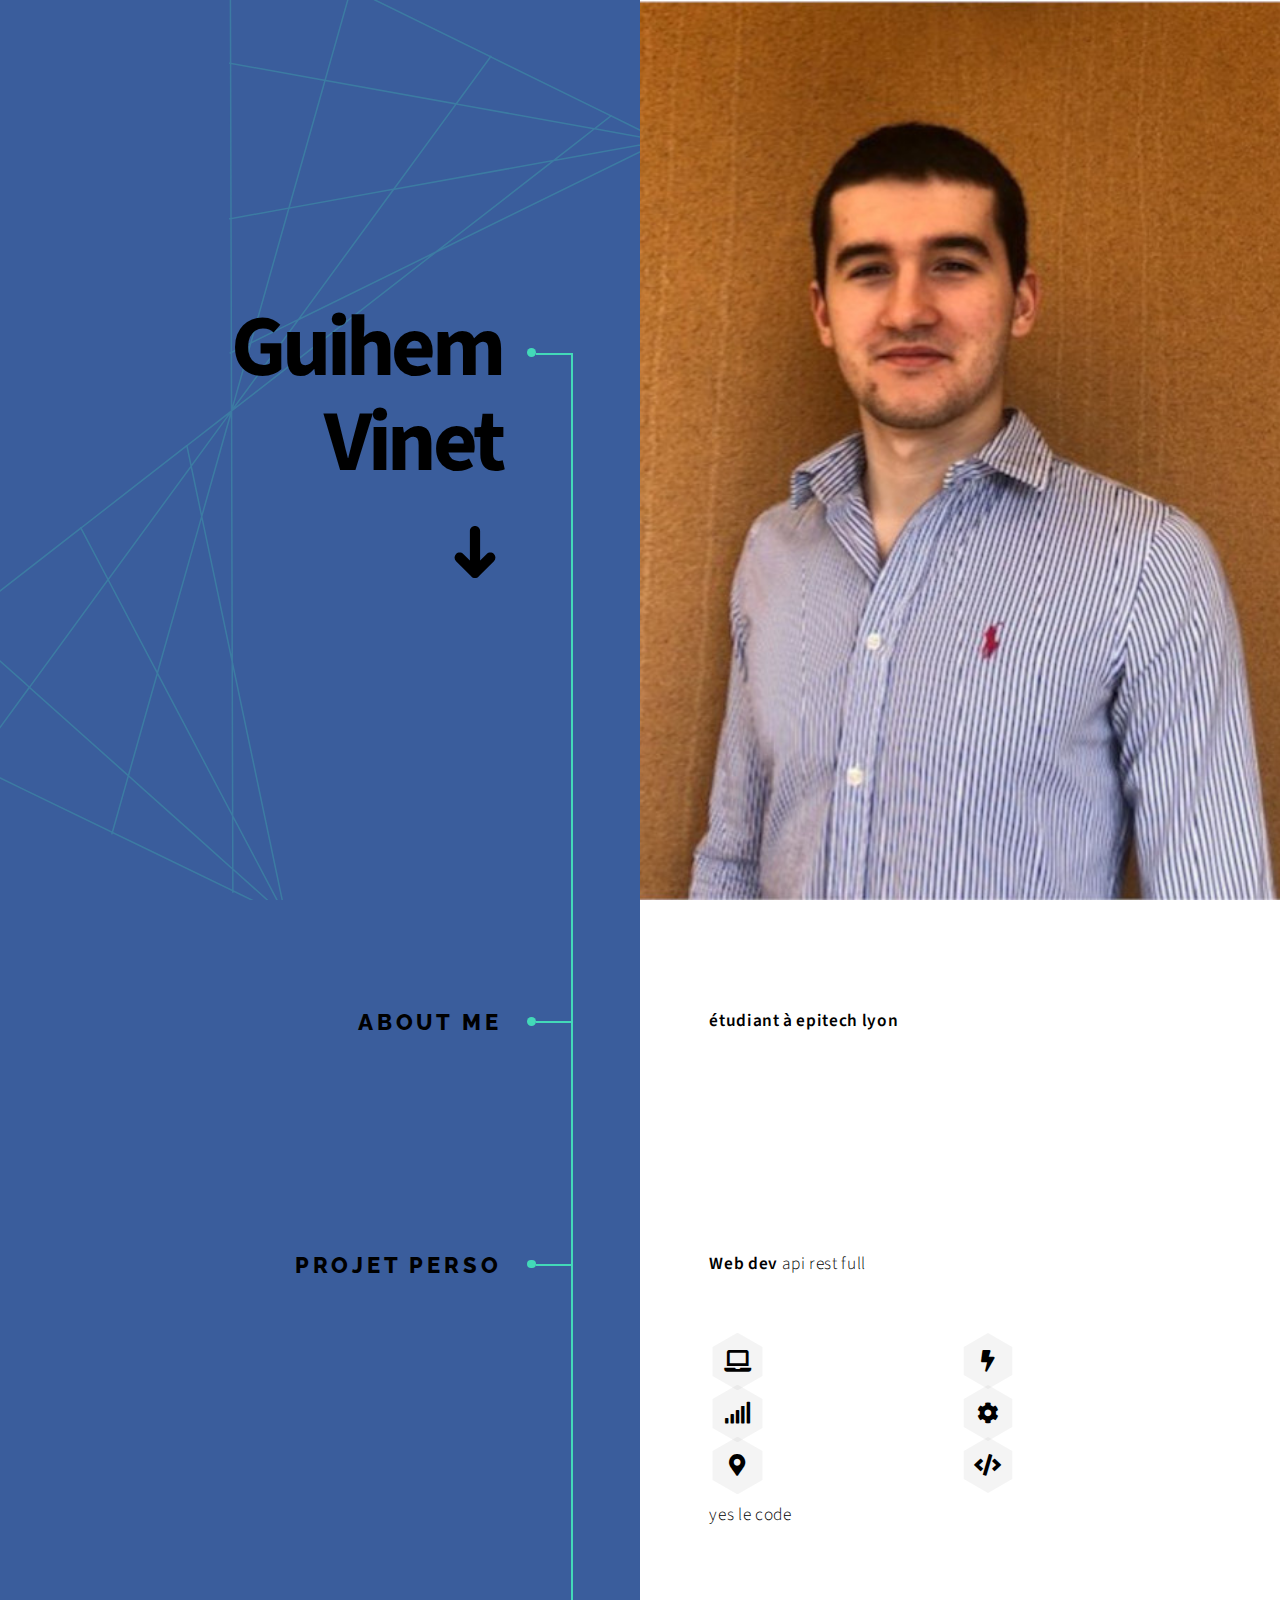
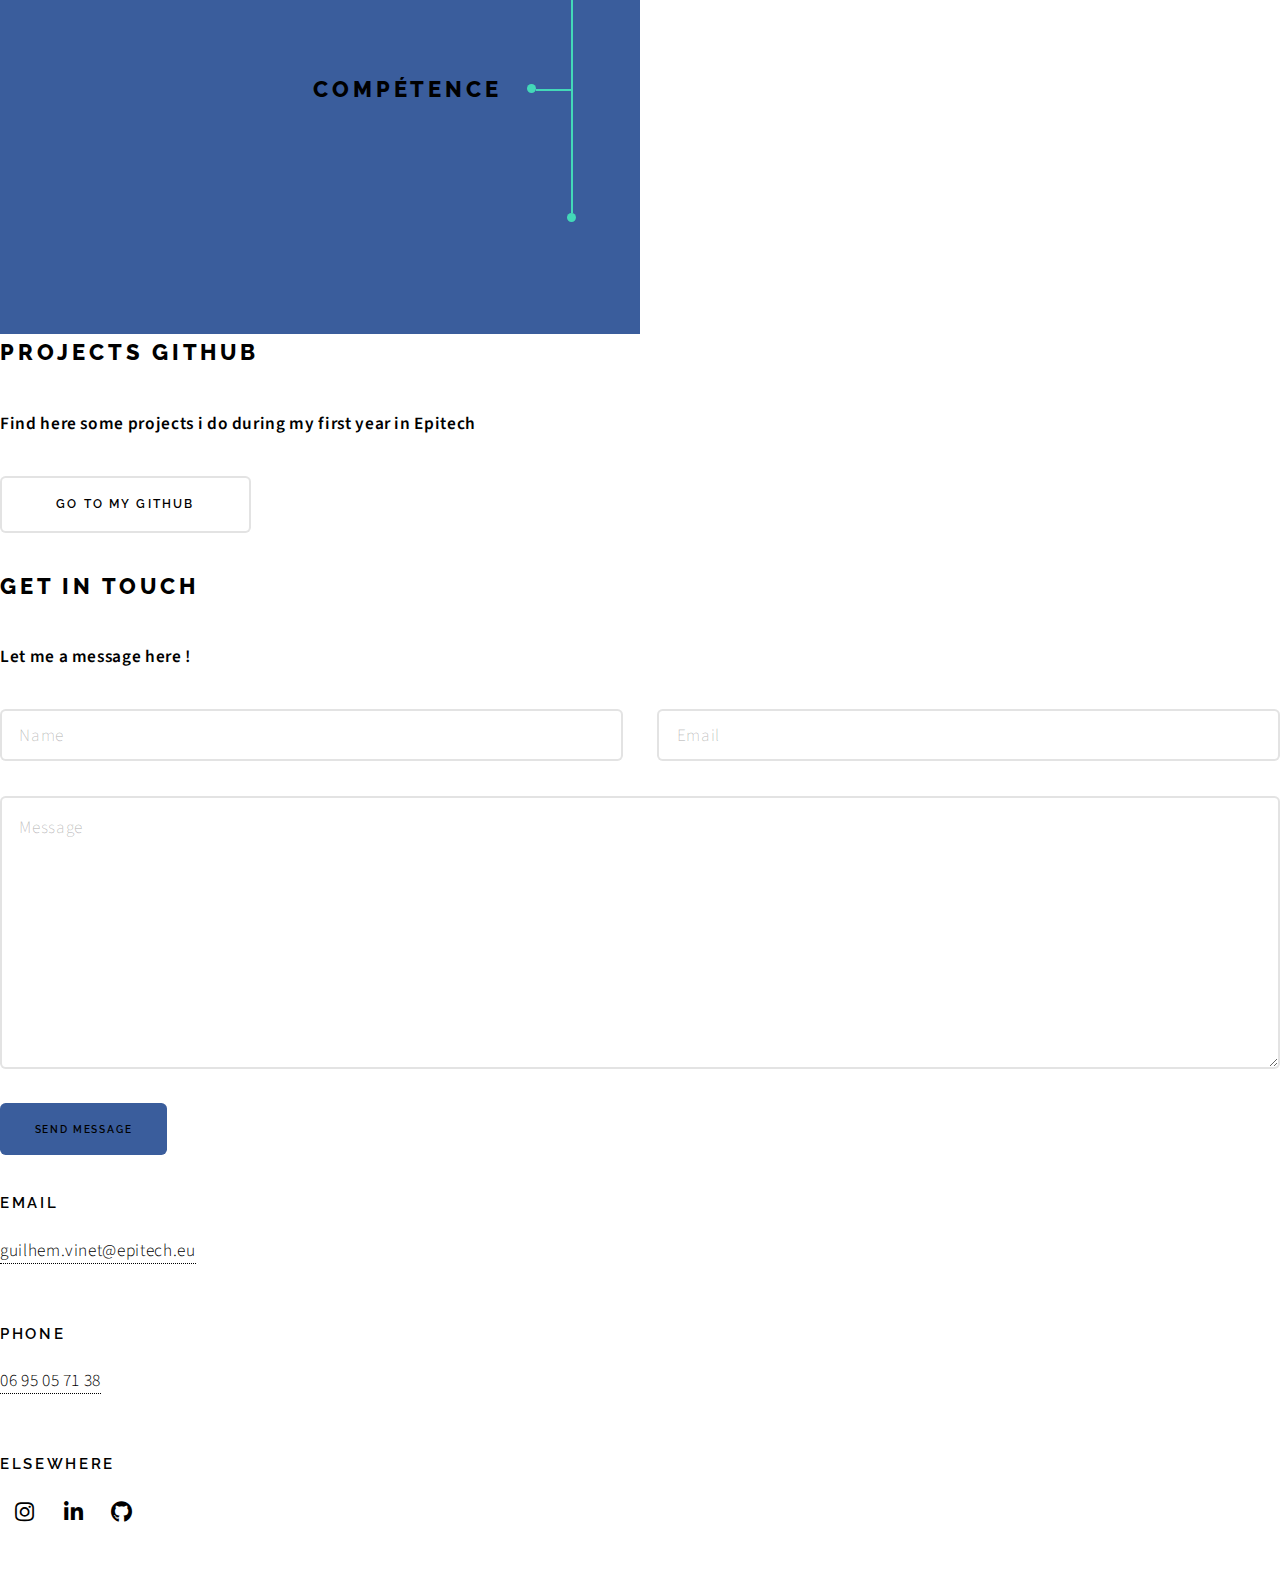
==== commit 073ae734: "[MODIF] change color on responsive element [big size]" ====
--- a/index.html
+++ b/index.html
@@ -77,13 +77,14 @@
     <!-- Section -->
     <section>
         <header>
-            <h2> Project Nice Piano</h2>
+            <h2> Projects GitHub</h2>
         </header>
         <div class="content">
-            <p><strong>Voir la révolution de la musique 3.0</strong> Entrer dans l'univers du piano du futur</p>
+            <p><strong>Find here some projects i do during my first year in Epitech</strong></p>
             <ul class="actions">
-                <li><a href="#" class="button primary large">Get Started</a></li>
-                <li><a href="#" class="button large">Learn More</a></li>
+                <li>
+                    <a href="#" class="button large">Go to my GitHub</a>
+                </li>
             </ul>
         </div>
     </section>
--- a/assets/css/main.css
+++ b/assets/css/main.css
@@ -650,7 +650,7 @@
         margin-left: -3rem;
     }
     
-    .row.gtr-150>* {
+    background .row.gtr-150>* {
         padding: 0 0 0 3rem;
     }
     
@@ -1755,7 +1755,7 @@
     input[type="button"].primary:hover,
     button.primary:hover,
     .button.primary:hover {
-        background-color: #93ffe7;
+        background-color: #3a5d9c;
     }
     
     input[type="submit"].primary:active,
@@ -1763,7 +1763,7 @@
     input[type="button"].primary:active,
     button.primary:active,
     .button.primary:active {
-        background-color: #44f2cb;
+        background-color: #3a5d9c;
     }
     
     @media screen and (max-width: 736px) {
@@ -2022,7 +2022,7 @@
     input[type="checkbox"]:checked+label:before,
     input[type="radio"]:checked+label:before {
         content: '\f00c';
-        background-color: #49fcd4;
+        background-color: #3a5d9c;
         border-color: #49fcd4;
         color: #ffffff;
     }
@@ -2951,7 +2951,7 @@
     
     #wrapper:before {
         background-attachment: fixed;
-        background-color: #49fcd4;
+        background-color: #3a5d9c;
         background-image: url("data:image/svg+xml;charset=utf8,%3Csvg xmlns='http://www.w3.org/2000/svg' viewBox='0 0 920 1750' x='0px' y='0px'%3E %3Cpath style='fill: rgba(67, 217, 184, 0.25)' d='M889.72,1137.55l-2.91-0.75l-364.39,282.94l-0.7-0.9l-0.51,0.11l-94.77-451.5l-32.51-15.75l-16.73-8.11l0,0.68 l-1.46,0l0-1.39l-1.89-0.92l-112.41-54.47l-0.29,1.03l-1.41-0.37l0.37-1.31l-34.14-16.54l-98.56-47.76l-0.59,0.81l-1.16-0.88 l0.42-0.57L11.43,766.33l-0.25,0.2l-0.9-1.15l102.87-79.98l0.08-0.1l0.02,0.02l116.68-90.72l-0.18-0.34l1.3-0.66l0.05,0.09 l100.5-78.14l-0.07-0.32l0.65-0.14l42.3-32.89l-0.15-54.54l-0.59,0.29l-0.64-1.31l1.23-0.6l-0.01-4.54l-0.33-122.47l-0.99,0.18 l-0.28-1.43l1.27-0.23l-0.4-147.49l-0.87-0.16l0.28-1.43l0.58,0.1l-0.35-127.48l-0.13-0.06l0.64-1.31L489.97,76.8l0.73,0.19 l-0.04,0.14l132.63,65.11l0.33-0.45l1.16,0.88l-0.16,0.22l114.21,56.07l0.45-0.35l0.72,0.93l47.89,23.51l2.76-1.36l0.56,4.61 l-3.32-1.63L571.52,330.88L375.95,482.93l0.66,239.95l51.12,243.57l222.53,107.83l236.23,60.93l2.27-1.77 M375.8,425.34l17.25-8.47 l36.13-127.75l-53.73,9.66L375.8,425.34z M551,241.05l38.19-52.2l-123.83-22.27l-34.13,120.68l98.99-17.81L551,241.05z M532.3,269.09l151.34-27.22l37.63-29.25l-130.48-23.47L532.3,269.09z M303.38,733.9l-2.36-4.48l-44.18-83.78L182.5,747.25 l40.78,36.46l52.69,47.11L303.38,733.9z M277.18,831.91l56.95,50.93L375.69,920l-0.13-49.23l-71.19-135L277.18,831.91z M303.96,731.86l41.93-148.25l-9.74-46.39L257.8,644.33L303.96,731.86z M304.94,733.73l9.55,18.12l61.05,115.78l-0.39-144.6 l-16.9-80.53l-11.71-55.81L304.94,733.73z M375.21,211.79l0.23,85.51l54.17-9.74l34.29-121.23l-88.87-15.98L375.21,211.79z M430.78,288.83l-17.88,63.21L394.81,416l44.01-21.6l90.15-123.23L430.78,288.83z M287.76,898.62l87.99,42.64l-0.05-19.29 l-91.37-81.71l-7.59-6.78l-14.88,52.59L287.76,898.62z M174.26,843.62l86.26,41.8l15-53.03l-93.89-83.95l-53.34,72.91L174.26,843.62 z M113.18,687.22L12.71,765.33l55.69,26.99l58.56,28.38l53.58-73.24l-34.83-31.14L113.18,687.22z M230.62,595.92l-116.27,90.4 l63.02,56.36l4.03,3.61l74.67-102.08l-7.47-14.17L230.62,595.92z M331.94,517.15l-100.15,77.86l25.25,47.88l78.71-107.59l-1.71-8.14 L331.94,517.15z M333.22,516.15l2.02,9.64l1.66,7.92l34.65-47.37L333.22,516.15z M337.31,535.63l9.43,44.95l26.67-94.3 L337.31,535.63z M347.39,583.66l27.74,132.16l-0.62-228.04L347.39,583.66z M374.7,21.83l0.35,127.02l89.27,16.06l24.61-87 L374.7,21.83z M490.25,78.56l-22.26,78.7l-2.24,7.91l124.39,22.37l10.23-13.99l22.04-30.12L490.25,78.56z M623.74,144.09 l-12.29,16.8l-19.71,26.95l131.07,23.58l14.73-11.45L623.74,144.09z M739,200.67l-13.3,10.34l-0.96,0.74l58.14,10.46L739,200.67z M723.19,212.96l-25.33,19.69l-11.14,8.66l97.03-17.45L723.19,212.96z M782.89,225.5l-98.64,17.74l-107.06,83.23L782.89,225.5z M631.68,282.26l49.48-38.47l-150.1,27l-89.41,122.22l129.1-63.37L631.68,282.26z M565.06,334.05l-125.28,61.5l-45.94,62.8 l-14.96,20.44L565.06,334.05z M425.31,412.87l11.65-15.93l-42.69,20.96l-13.66,48.3l-3.58,12.67L425.31,412.87z M392.51,418.76 l-16.71,8.2l0.01,4.72l0.12,45.68L392.51,418.76z M377.21,941.96l21.37,10.36l24.14,11.7l-45.56-40.74L377.21,941.96z M377.15,921.31l34.83,31.15l12.57,11.24l-47.53-90.14L377.15,921.31z M376.63,730.07l0.38,140.33l48.29,91.59L376.63,730.07z M806.29,1197.48l75.8-58.86l-28.56,11.47l-25.6,10.28l14.96,7.25l-0.64,1.31l-16.16-7.83l-124.76,50.1l40.56,36.27L806.29,1197.48z M522.43,1146.18l58.88,111.66l52.71-21.17l64.61-25.95l-75.11-67.17L522.43,1146.18z M621.92,1142.14l-115.78-103.53l-46.8-12.07 l62.33,118.2l7.06-0.18L621.92,1142.14z M700.14,1210.12l124.19-49.87l-42.89-20.78l-155.8,4.04L700.14,1210.12z M679.7,1295.77 l61.03-47.39l-40.9-36.57l-117.85,47.32l42.09,79.82L679.7,1295.77z M522.48,1417.85l1.83-1.42l98.6-76.56l-42.28-80.19 l-84.25,33.83L522.48,1417.85z M496.08,1292.06l83.87-33.68l-59.14-112.16l-55.04,1.43L496.08,1292.06z M465.46,1146.2l54.58-1.42 l-62.61-118.74l-18.03-4.65l0.36-1.41l16.74,4.32l-27.63-52.4L465.46,1146.2z M458.42,1024.79l45.35,11.7l-74.14-66.29 L458.42,1024.79z M431.46,969.87l75.38,67.41l136.26,35.15L431.46,969.87z M649.76,1075.65l-140.54-36.25l114.83,102.68l154.53-4.01 L649.76,1075.65z M656.92,1077.5l124.84,60.5l51.97-1.35l47.7-1.24L656.92,1077.5z M784.62,1139.38l41.54,20.13l56.45-22.67 L784.62,1139.38z'/%3E %3C/svg%3E");
         background-position: -50% 10%;
         background-repeat: repeat-y;
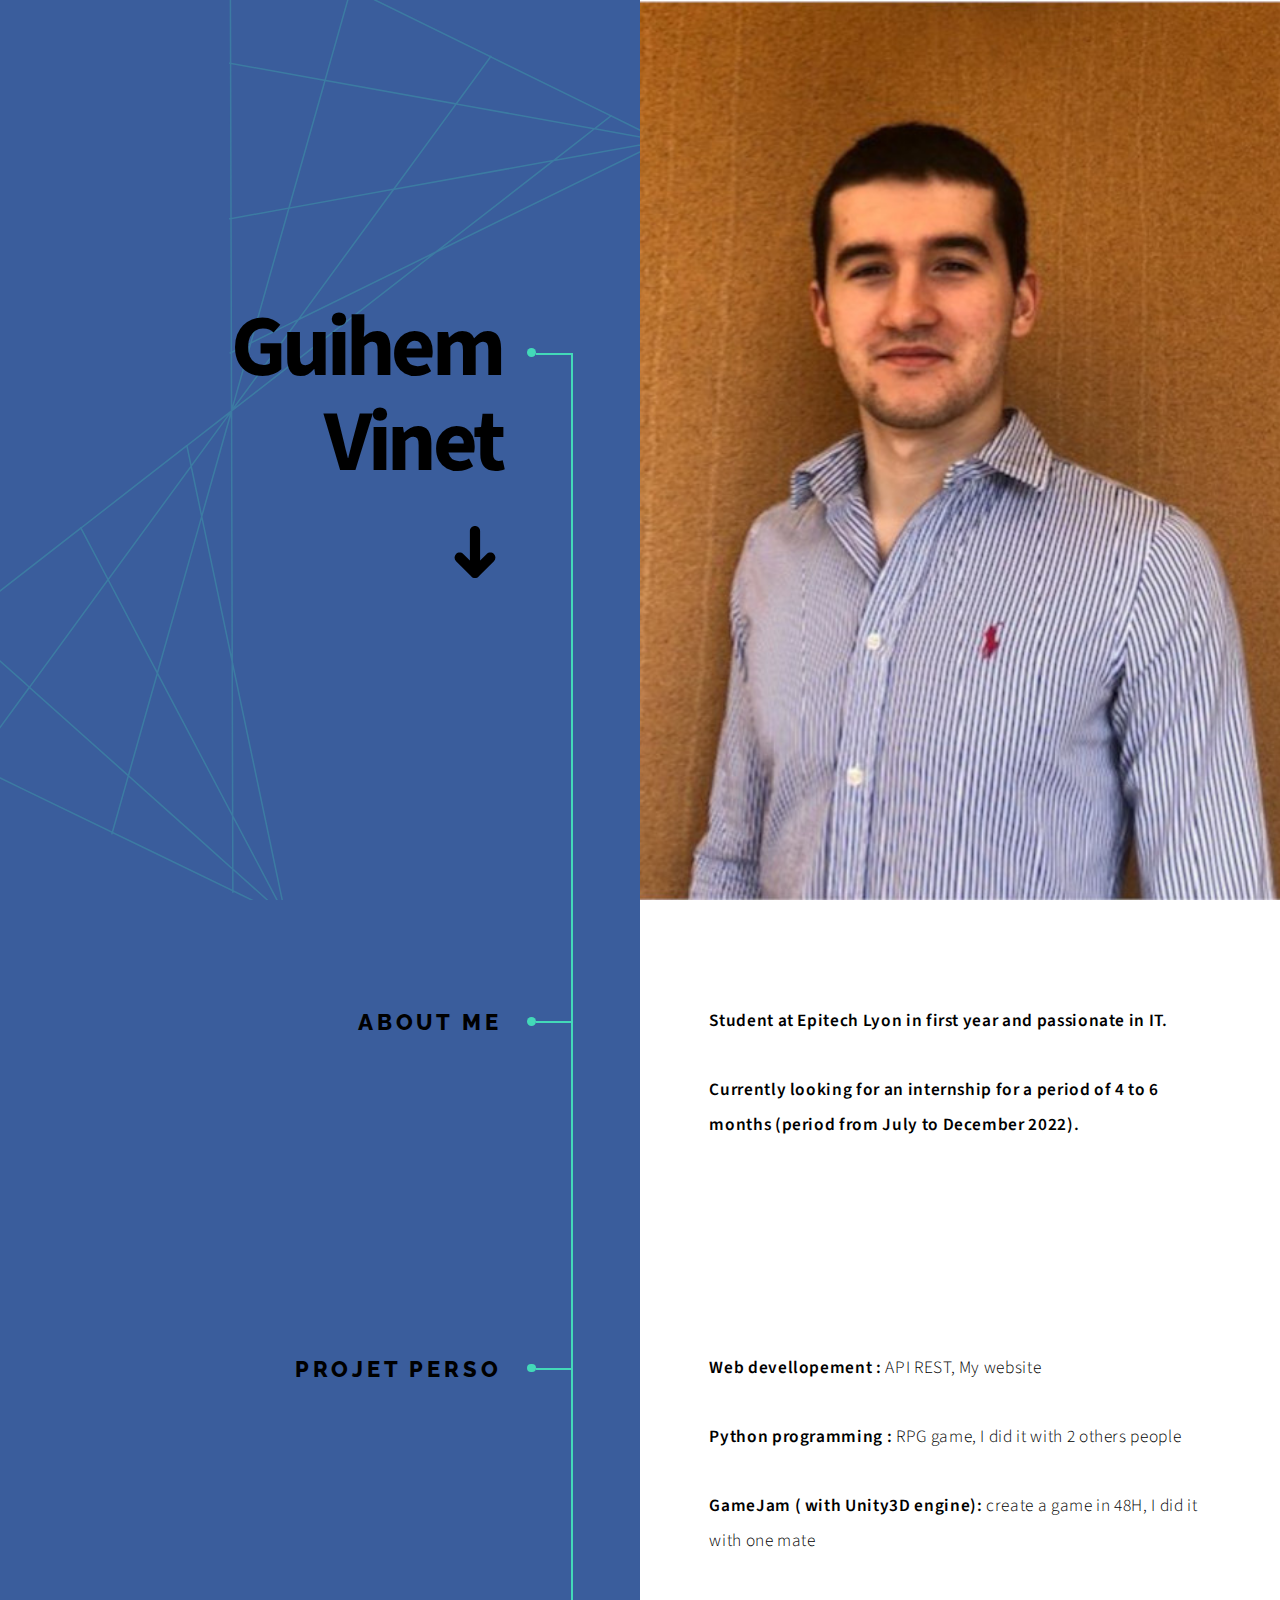
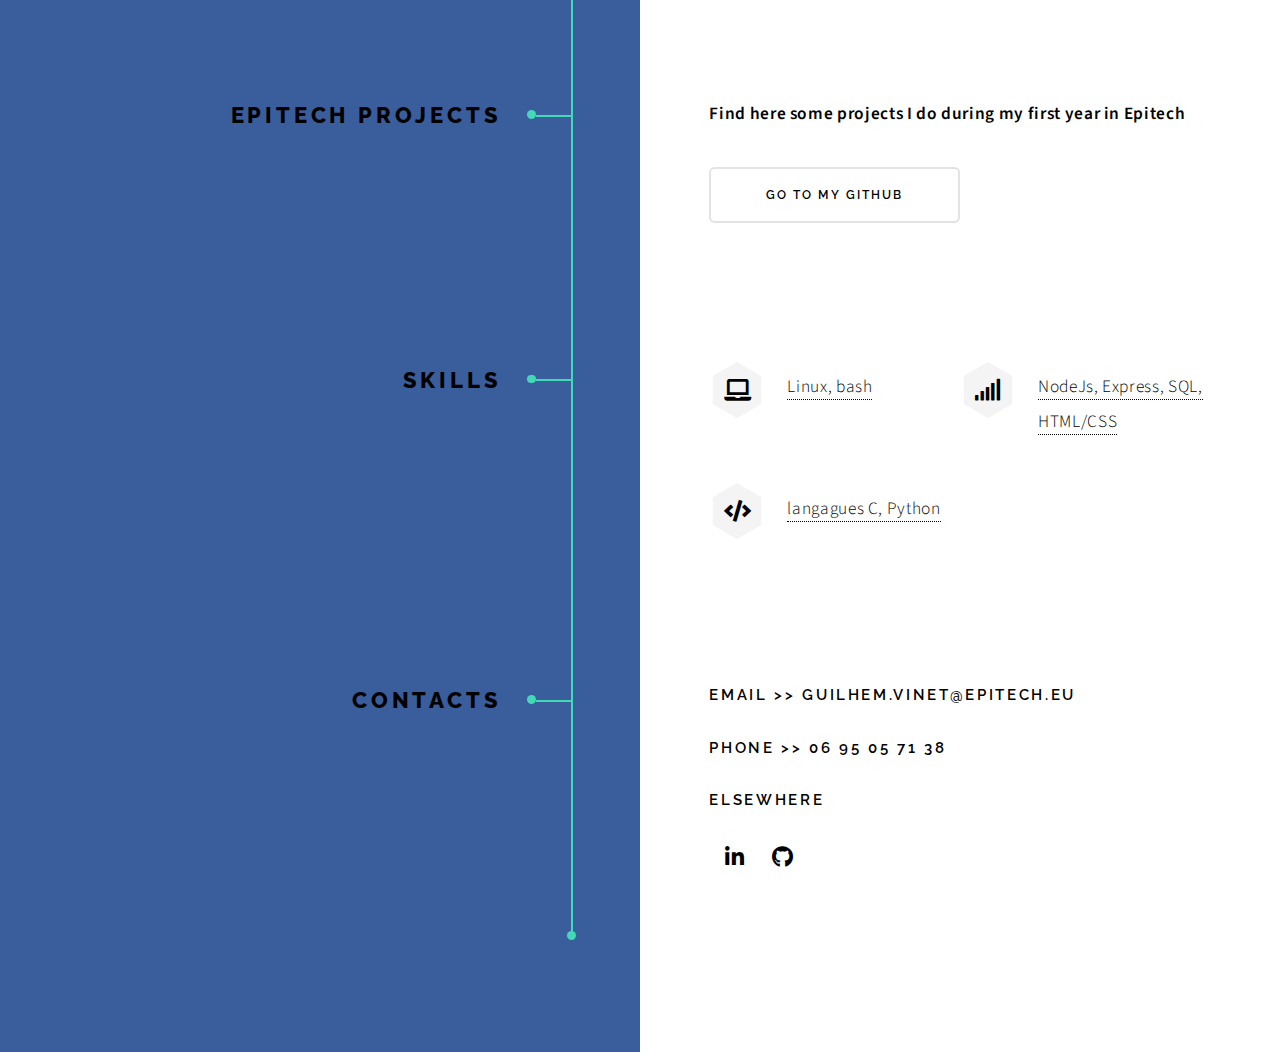
==== commit f73c690d: "[ADD] personnal information about me, fill all contents section" ====
--- a/index.html
+++ b/index.html
@@ -39,7 +39,7 @@
                 <h2>About me</h2>
             </header>
             <div class="content">
-                <p><strong>étudiant à epitech lyon</strong>
+                <p><strong>Student at Epitech Lyon in first year and passionate in IT.<p> Currently looking for an internship for a period of 4 to 6 months (period from July to December 2022).</p></strong>
                     <span class="image main"><img src="images/" alt="" /></span>
             </div>
         </section>
@@ -50,91 +50,61 @@
                 <h2>Projet perso</h2>
             </header>
             <div class="content">
-                <p><strong>Web dev </strong> api rest full</p>
-                <ul class="feature-icons">
-                    <li class="icon solid fa-laptop"></li>
-                    <li class="icon solid fa-bolt"></li>
-                    <li class="icon solid fa-signal"></li>
-                    <li class="icon solid fa-cog"></li>
-                    <li class="icon solid fa-map-marker-alt"></li>
-                    <li class="icon solid fa-code"></li>
-                </ul>
-                <p>yes le code</p>
+                <p><strong>Web devellopement :</strong> API REST, My website</p>
+                <p><strong>Python programming :</strong> RPG game, I did it with 2 others people</p>
+                <p><strong>GameJam ( with Unity3D engine):</strong> create a game in 48H, I did it with one mate</p>
             </div>
         </section>
-
         <!-- Section -->
         <section>
             <header>
-                <h2>Compétence</h2>
+                <h2> Epitech Projects</h2>
             </header>
             <div class="content">
+                <p><strong>Find here some projects I do during my first year in Epitech</strong></p>
+                <ul class="actions">
+                    <li>
+                        <a href="https://github.com/Guilhemvnt" class="button large">Go to my GitHub</a>
+                    </li>
+                </ul>
+            </div>
+        </section>
+        <!-- Section -->
+        <section>
+            <header>
+                <h2>Skills</h2>
+            </header>
+            <div class="content">
+                <ul class="feature-icons">
+                    <li class="icon solid fa-laptop"> <a>Linux, bash</a></li>
+                    <li class="icon solid fa-signal">
+                        <a>NodeJs, Express, SQL, HTML/CSS</a>
+                        <li class="icon solid fa-code">
+                            <a>langagues C, Python</a>
+                        </li>
+                </ul>
+            </div>
+        </section>
+        <!-- Section -->
+        <section>
+            <header>
+                <h2>Contacts</h2>
+            </header>
+            <div class="content">
+                <h3>Email >> guilhem.vinet@epitech.eu </h3>
+                <a></a>
+                <h3>Phone >> 06 95 05 71 38</h3>
+                <a></a>
+                <h3>Elsewhere</h3>
+                <ul class="icons">
+                    <li><a href="https://www.linkedin.com/in/guilhem-vinet-661572190/" class="icon brands fa-linkedin-in"><span class="label">LinkedIn</span></a></li>
+                    <li><a href="https://github.com/Guilhemvnt" class="icon brands fa-github"><span class="label">GitHub</span></a></li>
+                </ul>
+                </ul>
             </div>
         </section>
     </div>
-    </section>
 
-    <!-- Section -->
-    <section>
-        <header>
-            <h2> Projects GitHub</h2>
-        </header>
-        <div class="content">
-            <p><strong>Find here some projects i do during my first year in Epitech</strong></p>
-            <ul class="actions">
-                <li>
-                    <a href="#" class="button large">Go to my GitHub</a>
-                </li>
-            </ul>
-        </div>
-    </section>
-
-
-    <!-- Section -->
-    <section>
-        <header>
-            <h2>Get in touch</h2>
-        </header>
-        <div class="content">
-            <p><strong>Let me a message here !</strong></p>
-            <form>
-                <div class="fields">
-                    <div class="field half">
-                        <input type="text" name="name" id="name" placeholder="Name" />
-                    </div>
-                    <div class="field half">
-                        <input type="email" name="email" id="email" placeholder="Email" />
-                    </div>
-                    <div class="field">
-                        <textarea name="message" id="message" placeholder="Message" rows="7"></textarea>
-                    </div>
-                </div>
-                <ul class="actions">
-                    <li><input type="submit" value="Send Message" class="button primary" /></li>
-                </ul>
-            </form>
-        </div>
-        <footer>
-            <ul class="items">
-                <li>
-                    <h3>Email</h3>
-                    <a href="#">guilhem.vinet@epitech.eu</a>
-                </li>
-                <li>
-                    <h3>Phone</h3>
-                    <a href="#">06 95 05 71 38</a>
-                </li>
-                <li>
-                    <h3>Elsewhere</h3>
-                    <ul class="icons">
-                        <li><a href="#" class="icon brands fa-instagram"><span class="label">Instagram</span></a></li>
-                        <li><a href="#" class="icon brands fa-linkedin-in"><span class="label">LinkedIn</span></a></li>
-                        <li><a href="#" class="icon brands fa-github"><span class="label">GitHub</span></a></li>
-                    </ul>
-                </li>
-            </ul>
-        </footer>
-    </section>
     </div>
 
     <!-- Scripts -->
--- a/assets/css/main.css
+++ b/assets/css/main.css
@@ -1666,8 +1666,8 @@
     input[type="button"]:hover,
     button:hover,
     .button:hover {
-        box-shadow: inset 0 0 0 2px #2ee4bb;
-        color: #2ee4bb !important;
+        box-shadow: inset 0 0 0 2px #4e7ed8;
+        color: #4e7ace !important;
     }
     
     input[type="submit"]:active,
@@ -1755,7 +1755,7 @@
     input[type="button"].primary:hover,
     button.primary:hover,
     .button.primary:hover {
-        background-color: #3a5d9c;
+        background-color: #4b7bd4;
     }
     
     input[type="submit"].primary:active,
@@ -2341,7 +2341,7 @@
     }
     
     ul.items>li>h3 {
-        margin: 0 0 1rem 0;
+        margin: 10 10 10rem 10;
     }
     
     ul.items>li> :last-child {
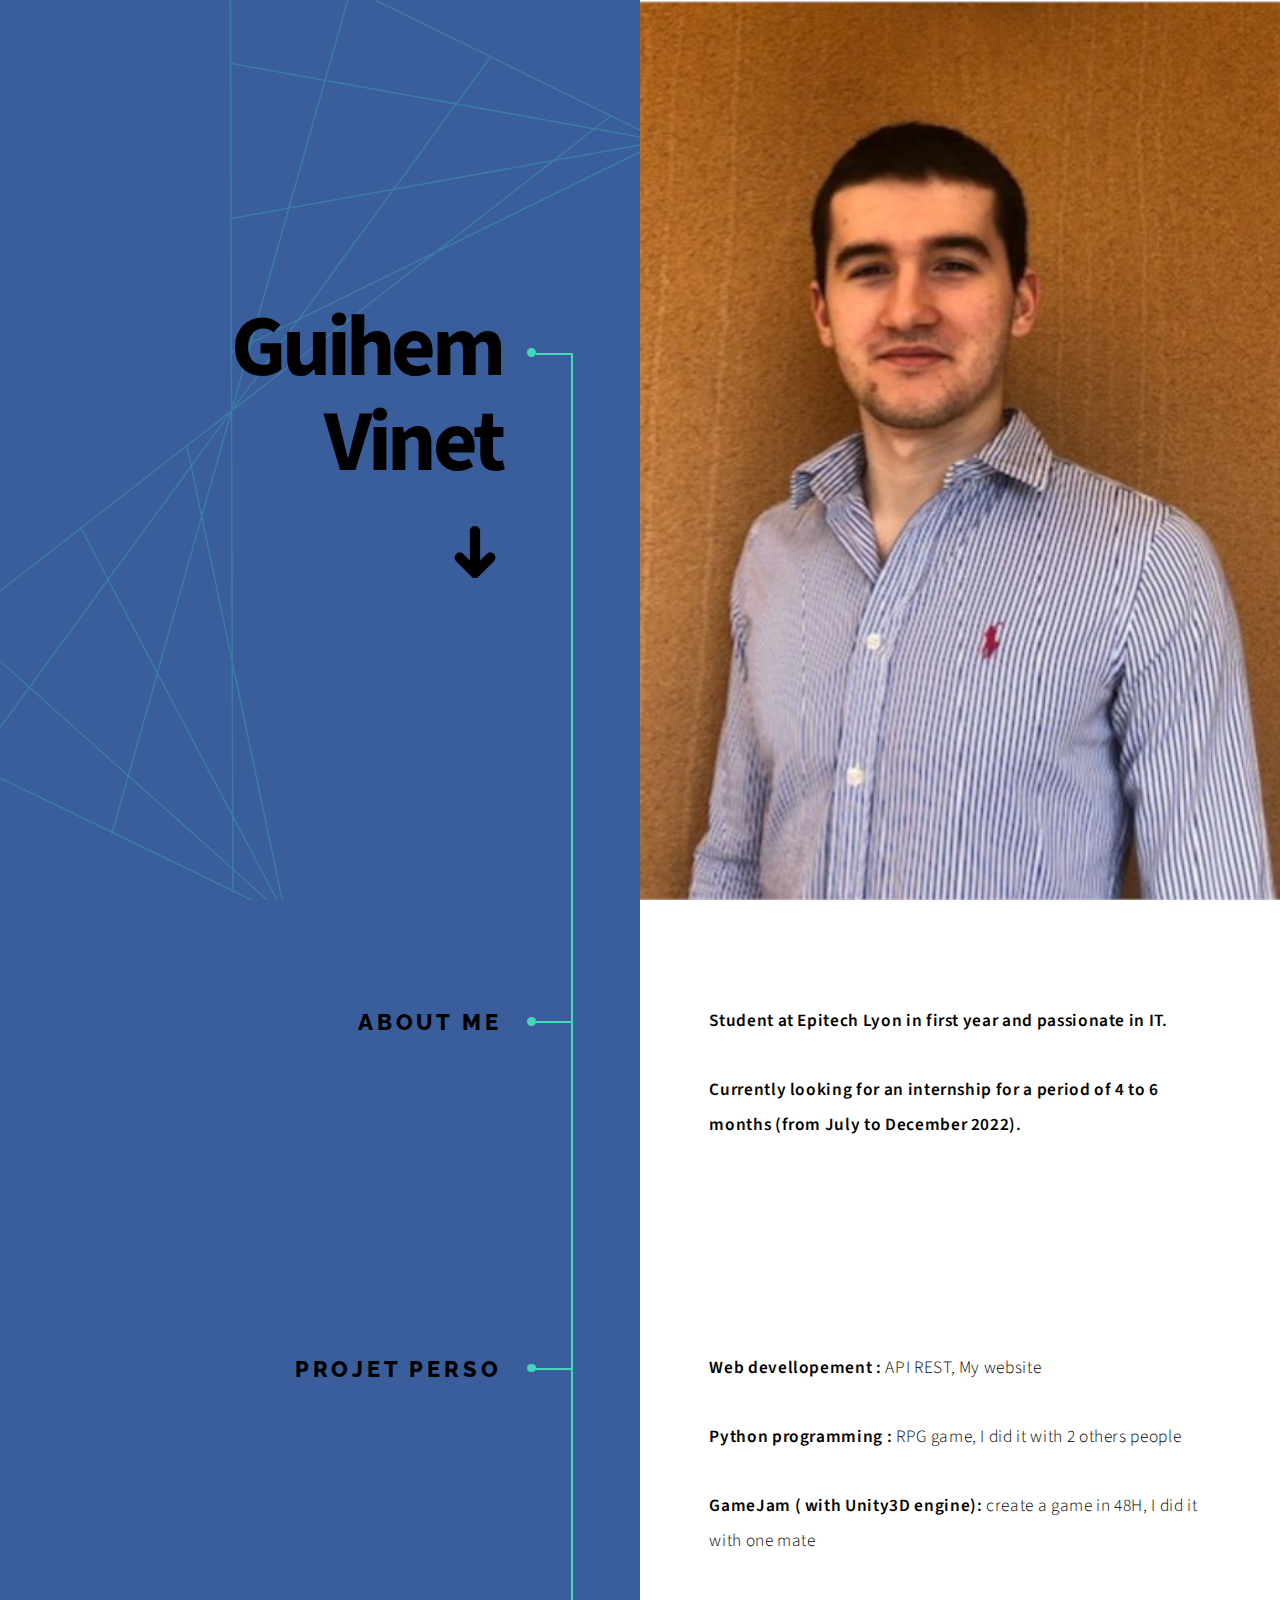
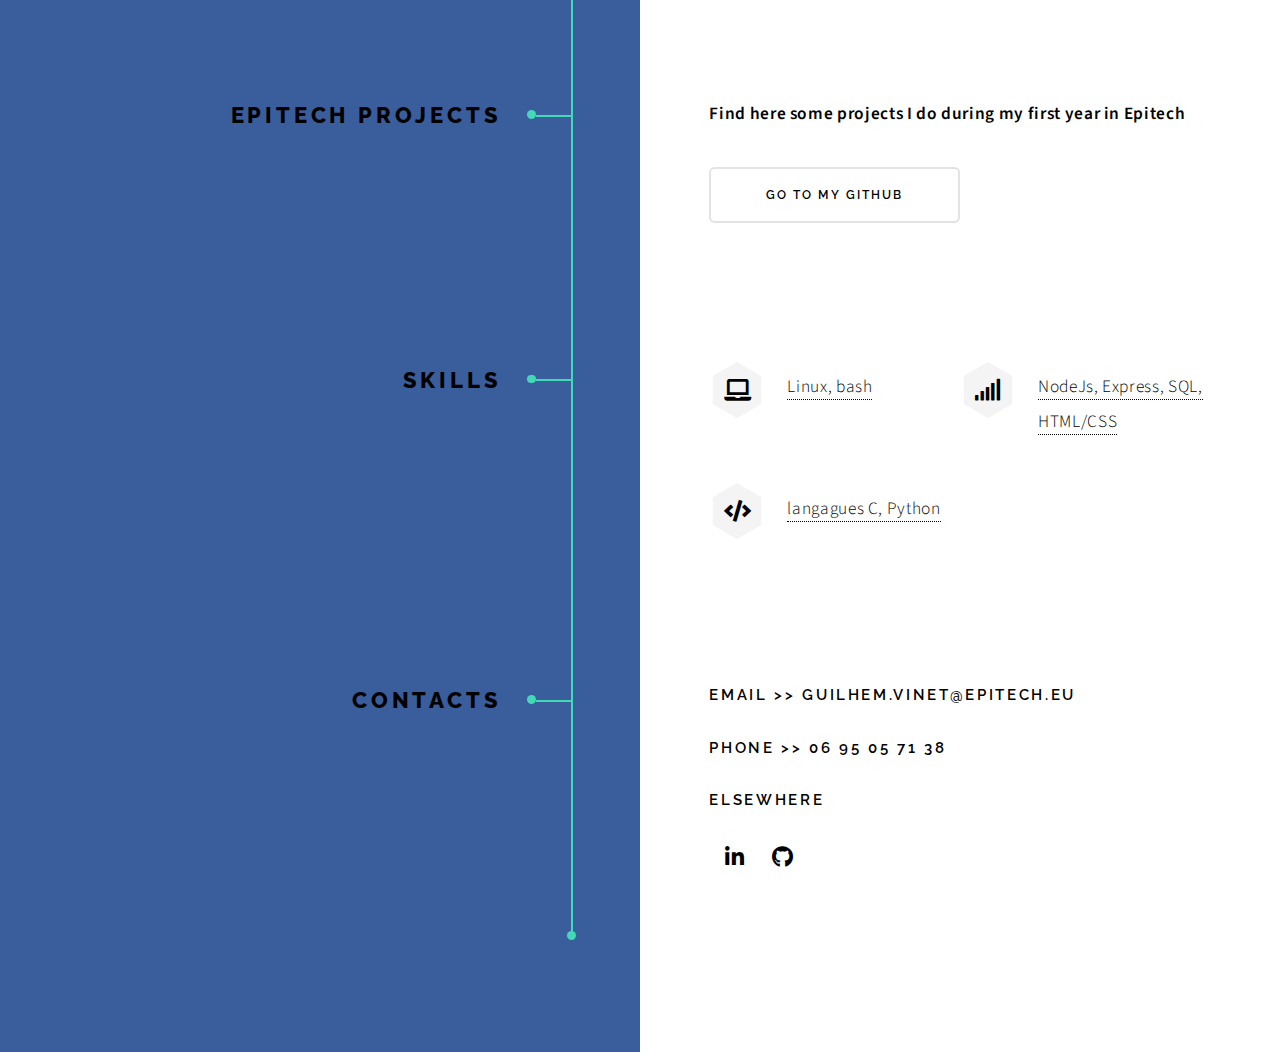
==== commit 1dbb1a7d: "[MODIF] correct grammar" ====
--- a/index.html
+++ b/index.html
@@ -39,7 +39,7 @@
                 <h2>About me</h2>
             </header>
             <div class="content">
-                <p><strong>Student at Epitech Lyon in first year and passionate in IT.<p> Currently looking for an internship for a period of 4 to 6 months (period from July to December 2022).</p></strong>
+                <p><strong>Student at Epitech Lyon in first year and passionate in IT.<p> Currently looking for an internship for a period of 4 to 6 months (from July to December 2022).</p></strong>
                     <span class="image main"><img src="images/" alt="" /></span>
             </div>
         </section>
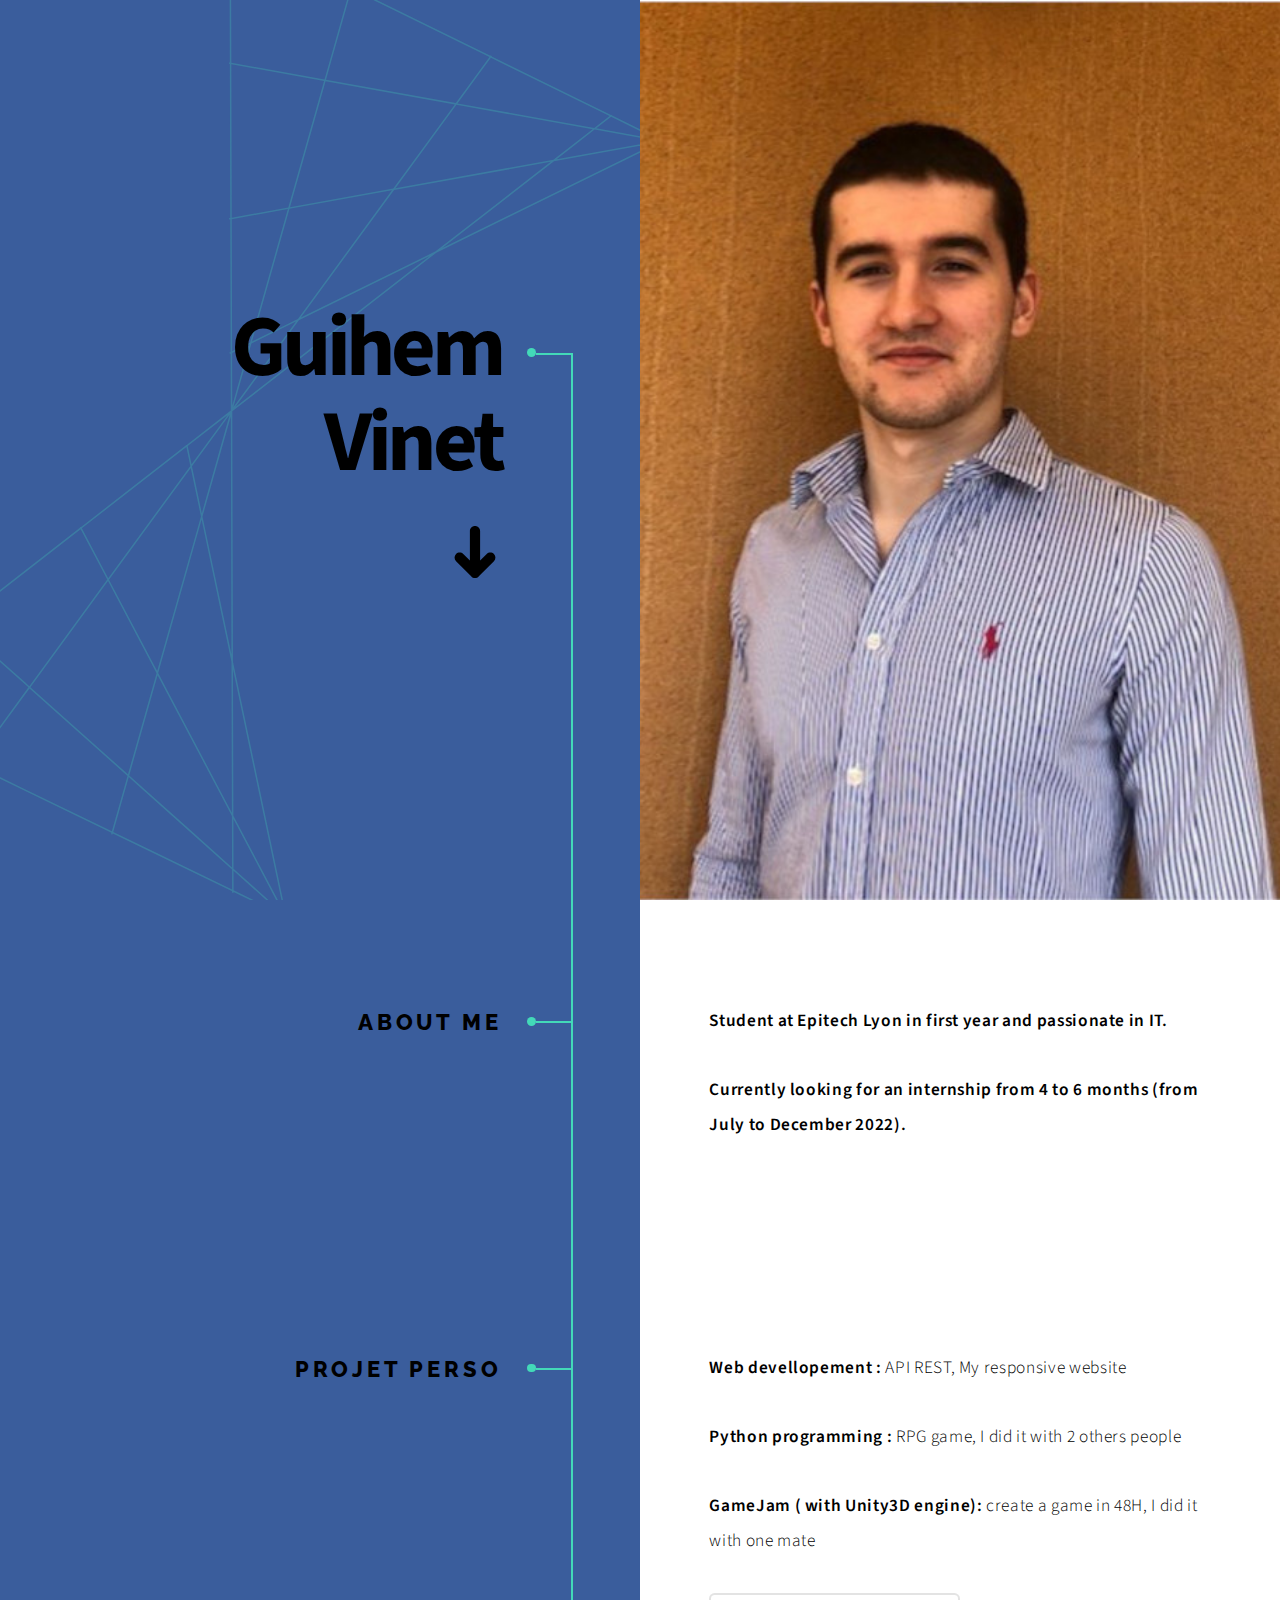
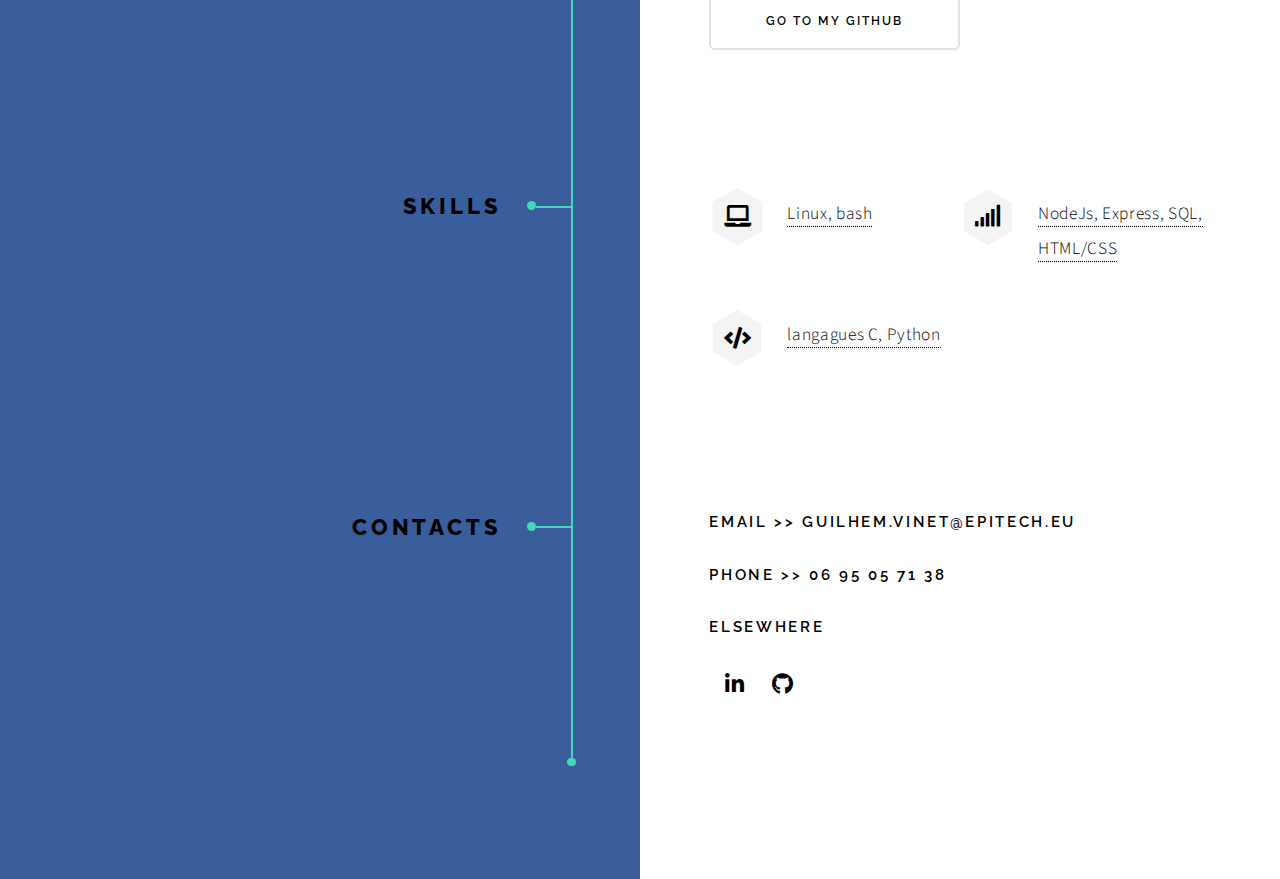
==== commit 5e27676b: "[DELETE] epitech project content [MODIF] grammar" ====
--- a/index.html
+++ b/index.html
@@ -39,7 +39,7 @@
                 <h2>About me</h2>
             </header>
             <div class="content">
-                <p><strong>Student at Epitech Lyon in first year and passionate in IT.<p> Currently looking for an internship for a period of 4 to 6 months (from July to December 2022).</p></strong>
+                <p><strong>Student at Epitech Lyon in first year and passionate in IT.<p> Currently looking for an internship from 4 to 6 months (from July to December 2022).</p></strong>
                     <span class="image main"><img src="images/" alt="" /></span>
             </div>
         </section>
@@ -50,18 +50,9 @@
                 <h2>Projet perso</h2>
             </header>
             <div class="content">
-                <p><strong>Web devellopement :</strong> API REST, My website</p>
+                <p><strong>Web devellopement :</strong> API REST, My responsive website</p>
                 <p><strong>Python programming :</strong> RPG game, I did it with 2 others people</p>
                 <p><strong>GameJam ( with Unity3D engine):</strong> create a game in 48H, I did it with one mate</p>
-            </div>
-        </section>
-        <!-- Section -->
-        <section>
-            <header>
-                <h2> Epitech Projects</h2>
-            </header>
-            <div class="content">
-                <p><strong>Find here some projects I do during my first year in Epitech</strong></p>
                 <ul class="actions">
                     <li>
                         <a href="https://github.com/Guilhemvnt" class="button large">Go to my GitHub</a>
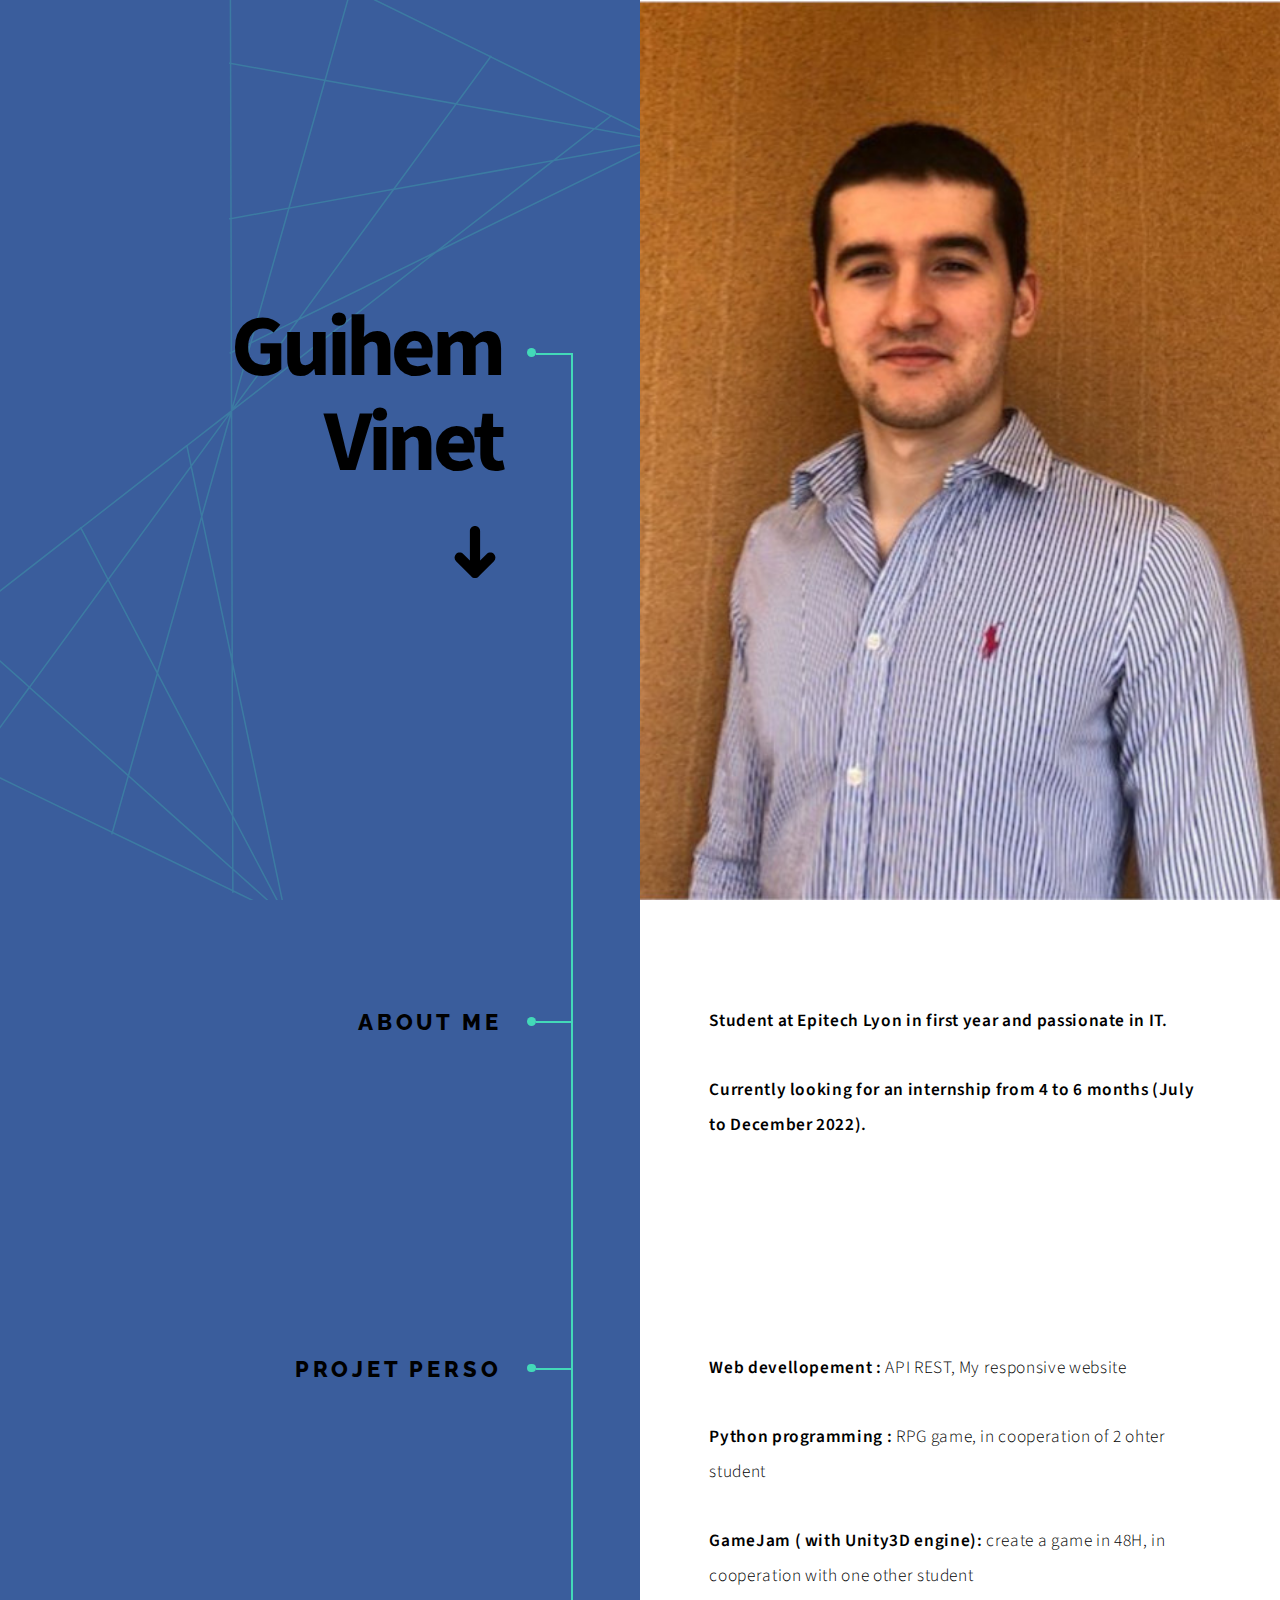
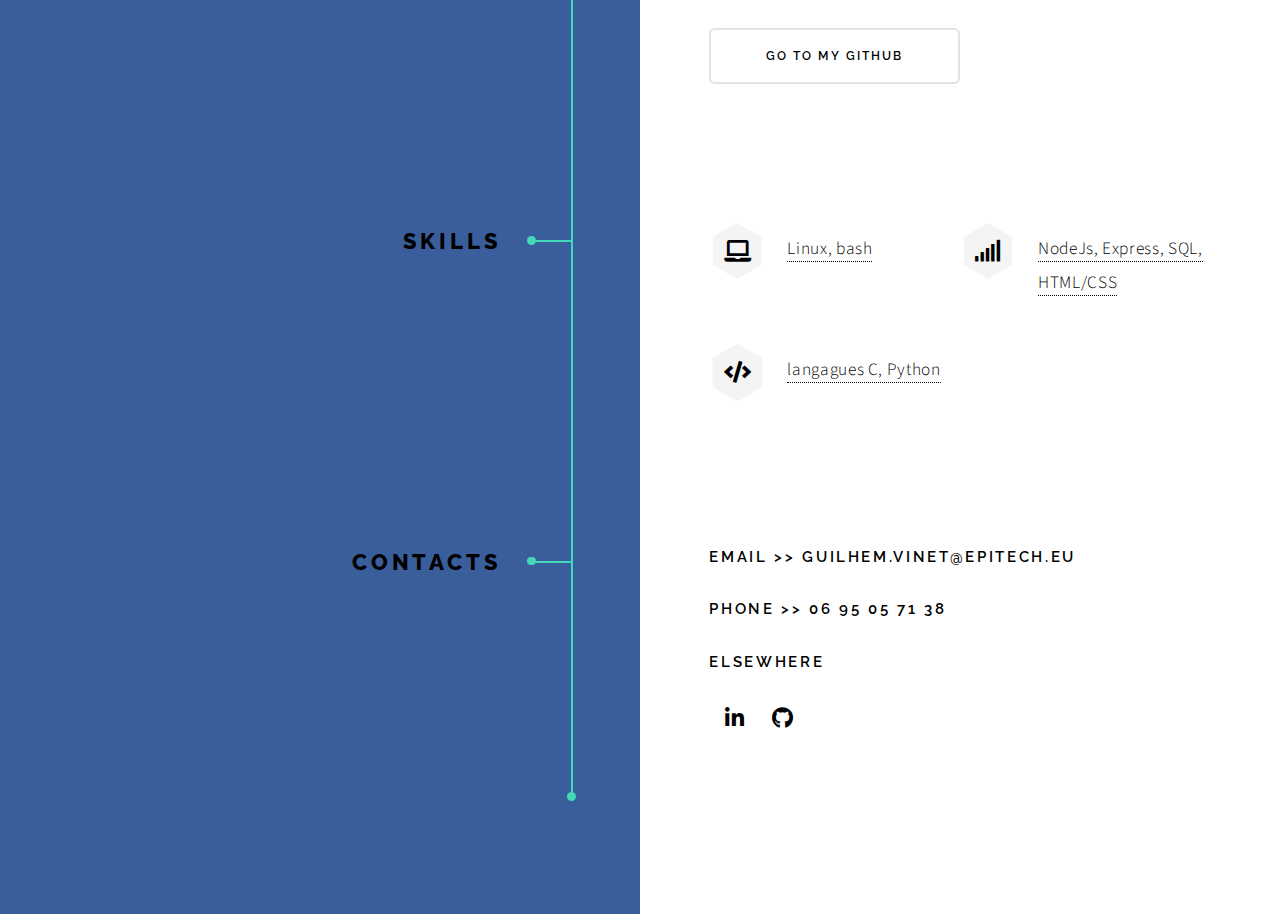
==== commit f6c606fc: "[MODIF] content" ====
--- a/index.html
+++ b/index.html
@@ -39,7 +39,7 @@
                 <h2>About me</h2>
             </header>
             <div class="content">
-                <p><strong>Student at Epitech Lyon in first year and passionate in IT.<p> Currently looking for an internship from 4 to 6 months (from July to December 2022).</p></strong>
+                <p><strong>Student at Epitech Lyon in first year and passionate in IT.<p> Currently looking for an internship from 4 to 6 months (July to December 2022).</p></strong>
                     <span class="image main"><img src="images/" alt="" /></span>
             </div>
         </section>
@@ -51,8 +51,8 @@
             </header>
             <div class="content">
                 <p><strong>Web devellopement :</strong> API REST, My responsive website</p>
-                <p><strong>Python programming :</strong> RPG game, I did it with 2 others people</p>
-                <p><strong>GameJam ( with Unity3D engine):</strong> create a game in 48H, I did it with one mate</p>
+                <p><strong>Python programming :</strong> RPG game, in cooperation of 2 ohter student</p>
+                <p><strong>GameJam ( with Unity3D engine):</strong> create a game in 48H, in cooperation with one other student</p>
                 <ul class="actions">
                     <li>
                         <a href="https://github.com/Guilhemvnt" class="button large">Go to my GitHub</a>
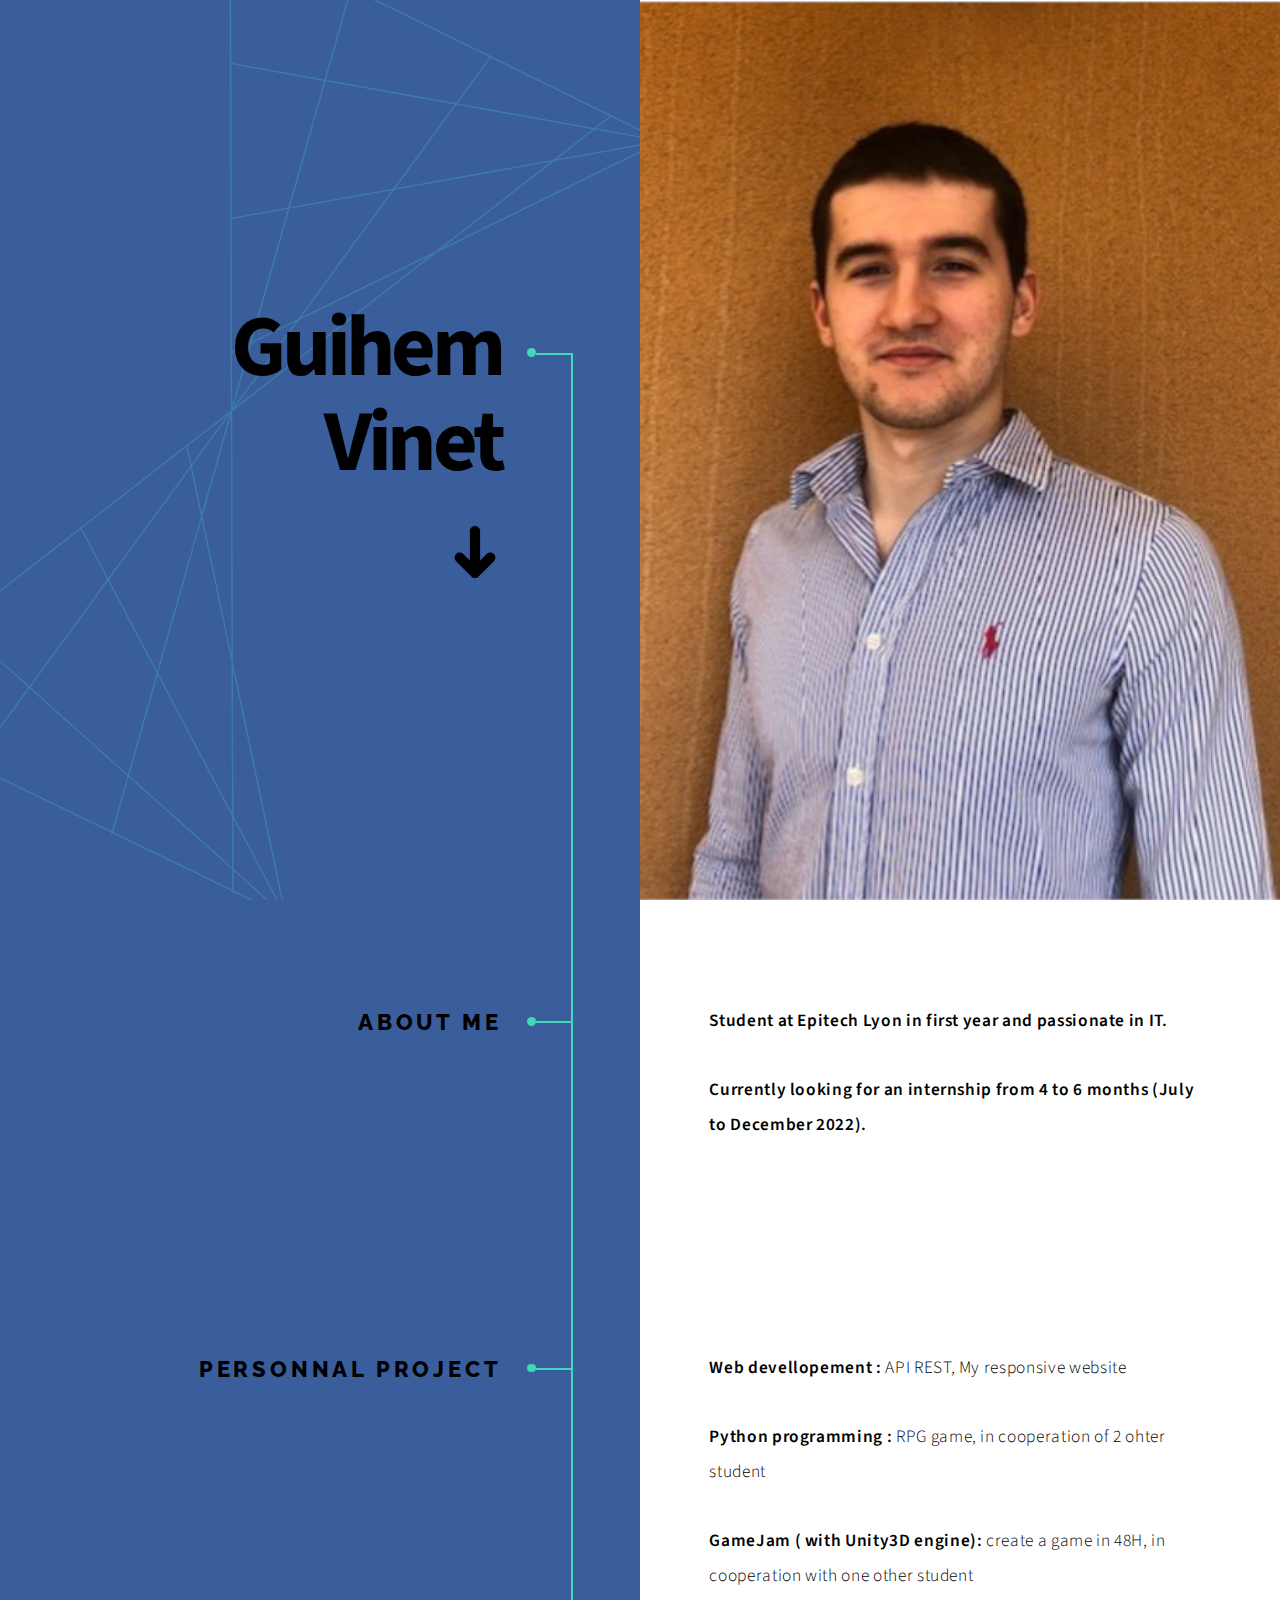
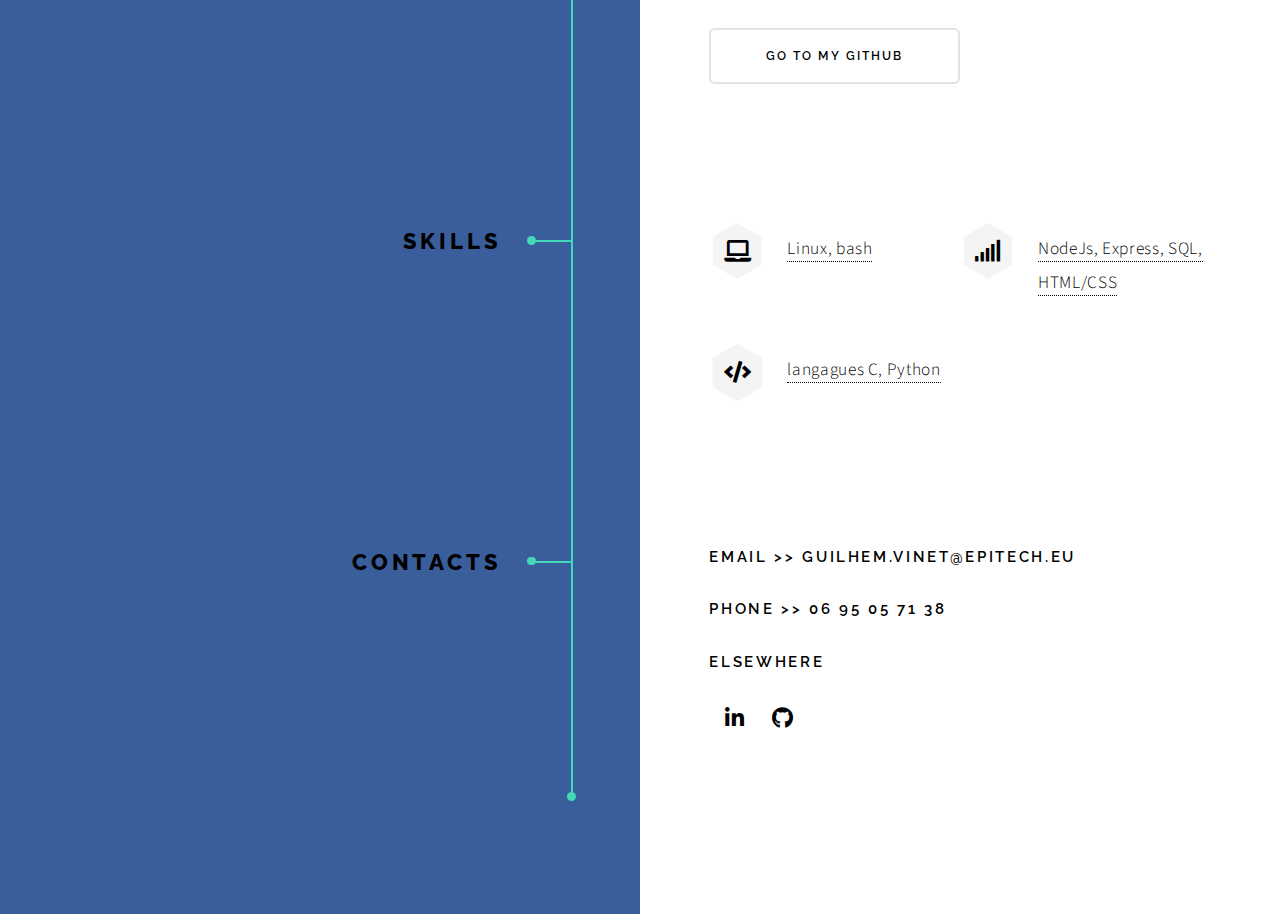
==== commit 41223dea: "[MODIF] correct english" ====
--- a/index.html
+++ b/index.html
@@ -47,7 +47,7 @@
         <!-- Section -->
         <section>
             <header>
-                <h2>Projet perso</h2>
+                <h2>Personnal Project</h2>
             </header>
             <div class="content">
                 <p><strong>Web devellopement :</strong> API REST, My responsive website</p>
